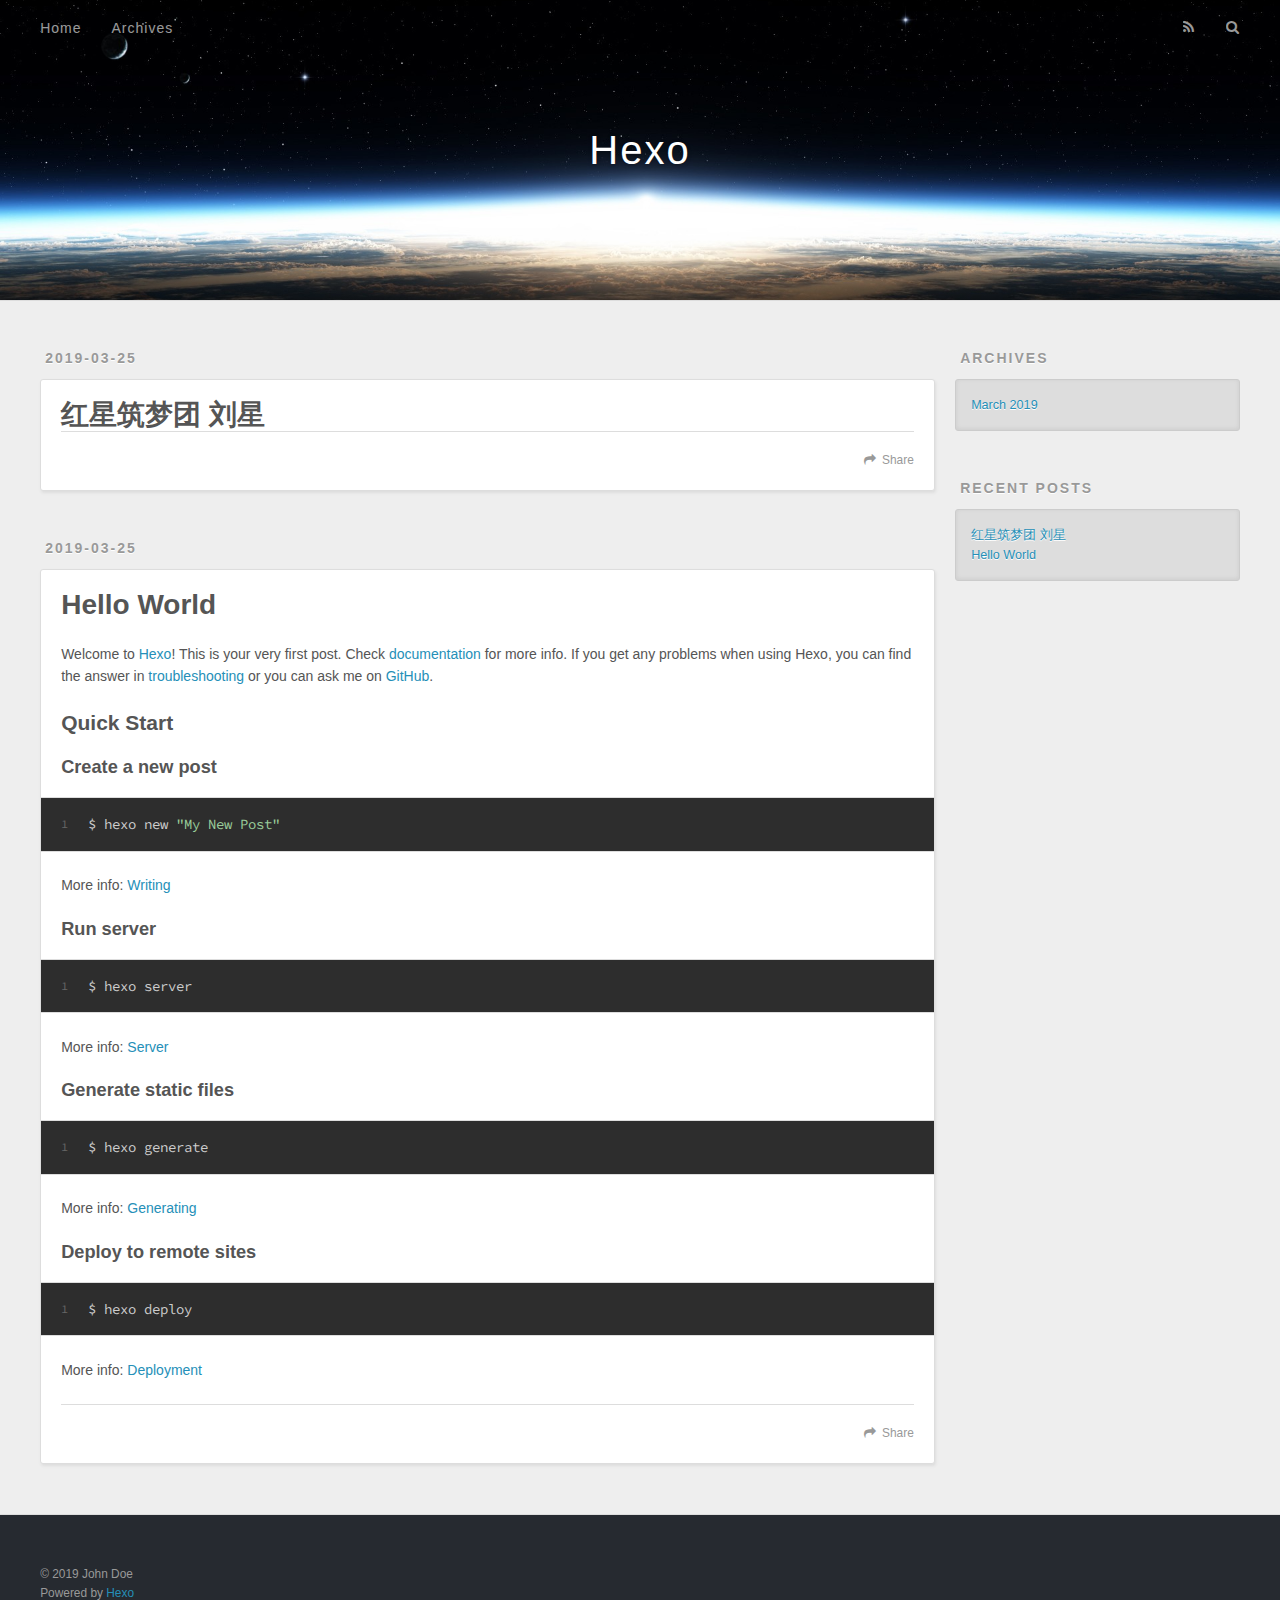
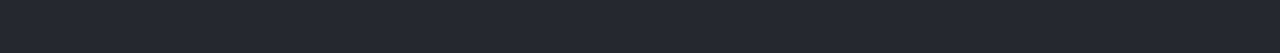
==== index.html @ 489a5892 "Site updated: 2019-03-25 22:58:05" ====
<!DOCTYPE html>
<html>
<head><meta name="generator" content="Hexo 3.8.0">
  <meta charset="utf-8">
  

  
  <title>Hexo</title>
  <meta name="viewport" content="width=device-width, initial-scale=1, maximum-scale=1">
  <meta property="og:type" content="website">
<meta property="og:title" content="Hexo">
<meta property="og:url" content="http://yoursite.com/index.html">
<meta property="og:site_name" content="Hexo">
<meta property="og:locale" content="default">
<meta name="twitter:card" content="summary">
<meta name="twitter:title" content="Hexo">
  
    <link rel="alternate" href="/atom.xml" title="Hexo" type="application/atom+xml">
  
  
    <link rel="icon" href="/favicon.png">
  
  
    <link href="//fonts.googleapis.com/css?family=Source+Code+Pro" rel="stylesheet" type="text/css">
  
  <link rel="stylesheet" href="/css/style.css">
</head>
</html>
<body>
  <div id="container">
    <div id="wrap">
      <header id="header">
  <div id="banner"></div>
  <div id="header-outer" class="outer">
    <div id="header-title" class="inner">
      <h1 id="logo-wrap">
        <a href="/" id="logo">Hexo</a>
      </h1>
      
    </div>
    <div id="header-inner" class="inner">
      <nav id="main-nav">
        <a id="main-nav-toggle" class="nav-icon"></a>
        
          <a class="main-nav-link" href="/">Home</a>
        
          <a class="main-nav-link" href="/archives">Archives</a>
        
      </nav>
      <nav id="sub-nav">
        
          <a id="nav-rss-link" class="nav-icon" href="/atom.xml" title="RSS Feed"></a>
        
        <a id="nav-search-btn" class="nav-icon" title="Search"></a>
      </nav>
      <div id="search-form-wrap">
        <form action="//google.com/search" method="get" accept-charset="UTF-8" class="search-form"><input type="search" name="q" class="search-form-input" placeholder="Search"><button type="submit" class="search-form-submit">&#xF002;</button><input type="hidden" name="sitesearch" value="http://yoursite.com"></form>
      </div>
    </div>
  </div>
</header>
      <div class="outer">
        <section id="main">
  
    <article id="post-红星筑梦团-刘星" class="article article-type-post" itemscope itemprop="blogPost">
  <div class="article-meta">
    <a href="/2019/03/25/红星筑梦团-刘星/" class="article-date">
  <time datetime="2019-03-25T14:56:21.000Z" itemprop="datePublished">2019-03-25</time>
</a>
    
  </div>
  <div class="article-inner">
    
    
      <header class="article-header">
        
  
    <h1 itemprop="name">
      <a class="article-title" href="/2019/03/25/红星筑梦团-刘星/">红星筑梦团 刘星</a>
    </h1>
  

      </header>
    
    <div class="article-entry" itemprop="articleBody">
      
        
      
    </div>
    <footer class="article-footer">
      <a data-url="http://yoursite.com/2019/03/25/红星筑梦团-刘星/" data-id="cjtoh78pm00013wva2vnb1hrz" class="article-share-link">Share</a>
      
      
    </footer>
  </div>
  
</article>


  
    <article id="post-hello-world" class="article article-type-post" itemscope itemprop="blogPost">
  <div class="article-meta">
    <a href="/2019/03/25/hello-world/" class="article-date">
  <time datetime="2019-03-25T14:09:25.180Z" itemprop="datePublished">2019-03-25</time>
</a>
    
  </div>
  <div class="article-inner">
    
    
      <header class="article-header">
        
  
    <h1 itemprop="name">
      <a class="article-title" href="/2019/03/25/hello-world/">Hello World</a>
    </h1>
  

      </header>
    
    <div class="article-entry" itemprop="articleBody">
      
        <p>Welcome to <a href="https://hexo.io/" target="_blank" rel="noopener">Hexo</a>! This is your very first post. Check <a href="https://hexo.io/docs/" target="_blank" rel="noopener">documentation</a> for more info. If you get any problems when using Hexo, you can find the answer in <a href="https://hexo.io/docs/troubleshooting.html" target="_blank" rel="noopener">troubleshooting</a> or you can ask me on <a href="https://github.com/hexojs/hexo/issues" target="_blank" rel="noopener">GitHub</a>.</p>
<h2 id="Quick-Start"><a href="#Quick-Start" class="headerlink" title="Quick Start"></a>Quick Start</h2><h3 id="Create-a-new-post"><a href="#Create-a-new-post" class="headerlink" title="Create a new post"></a>Create a new post</h3><figure class="highlight bash"><table><tr><td class="gutter"><pre><span class="line">1</span><br></pre></td><td class="code"><pre><span class="line">$ hexo new <span class="string">"My New Post"</span></span><br></pre></td></tr></table></figure>
<p>More info: <a href="https://hexo.io/docs/writing.html" target="_blank" rel="noopener">Writing</a></p>
<h3 id="Run-server"><a href="#Run-server" class="headerlink" title="Run server"></a>Run server</h3><figure class="highlight bash"><table><tr><td class="gutter"><pre><span class="line">1</span><br></pre></td><td class="code"><pre><span class="line">$ hexo server</span><br></pre></td></tr></table></figure>
<p>More info: <a href="https://hexo.io/docs/server.html" target="_blank" rel="noopener">Server</a></p>
<h3 id="Generate-static-files"><a href="#Generate-static-files" class="headerlink" title="Generate static files"></a>Generate static files</h3><figure class="highlight bash"><table><tr><td class="gutter"><pre><span class="line">1</span><br></pre></td><td class="code"><pre><span class="line">$ hexo generate</span><br></pre></td></tr></table></figure>
<p>More info: <a href="https://hexo.io/docs/generating.html" target="_blank" rel="noopener">Generating</a></p>
<h3 id="Deploy-to-remote-sites"><a href="#Deploy-to-remote-sites" class="headerlink" title="Deploy to remote sites"></a>Deploy to remote sites</h3><figure class="highlight bash"><table><tr><td class="gutter"><pre><span class="line">1</span><br></pre></td><td class="code"><pre><span class="line">$ hexo deploy</span><br></pre></td></tr></table></figure>
<p>More info: <a href="https://hexo.io/docs/deployment.html" target="_blank" rel="noopener">Deployment</a></p>

      
    </div>
    <footer class="article-footer">
      <a data-url="http://yoursite.com/2019/03/25/hello-world/" data-id="cjtoh78ph00003wvah3p2e09m" class="article-share-link">Share</a>
      
      
    </footer>
  </div>
  
</article>


  


</section>
        
          <aside id="sidebar">
  
    

  
    

  
    
  
    
  <div class="widget-wrap">
    <h3 class="widget-title">Archives</h3>
    <div class="widget">
      <ul class="archive-list"><li class="archive-list-item"><a class="archive-list-link" href="/archives/2019/03/">March 2019</a></li></ul>
    </div>
  </div>


  
    
  <div class="widget-wrap">
    <h3 class="widget-title">Recent Posts</h3>
    <div class="widget">
      <ul>
        
          <li>
            <a href="/2019/03/25/红星筑梦团-刘星/">红星筑梦团 刘星</a>
          </li>
        
          <li>
            <a href="/2019/03/25/hello-world/">Hello World</a>
          </li>
        
      </ul>
    </div>
  </div>

  
</aside>
        
      </div>
      <footer id="footer">
  
  <div class="outer">
    <div id="footer-info" class="inner">
      &copy; 2019 John Doe<br>
      Powered by <a href="http://hexo.io/" target="_blank">Hexo</a>
    </div>
  </div>
</footer>
    </div>
    <nav id="mobile-nav">
  
    <a href="/" class="mobile-nav-link">Home</a>
  
    <a href="/archives" class="mobile-nav-link">Archives</a>
  
</nav>
    

<script src="//ajax.googleapis.com/ajax/libs/jquery/2.0.3/jquery.min.js"></script>


  <link rel="stylesheet" href="/fancybox/jquery.fancybox.css">
  <script src="/fancybox/jquery.fancybox.pack.js"></script>


<script src="/js/script.js"></script>



  </div>
</body>
</html>
---- css/style.css ----
body {
  width: 100%;
}
body:before,
body:after {
  content: "";
  display: table;
}
body:after {
  clear: both;
}
html,
body,
div,
span,
applet,
object,
iframe,
h1,
h2,
h3,
h4,
h5,
h6,
p,
blockquote,
pre,
a,
abbr,
acronym,
address,
big,
cite,
code,
del,
dfn,
em,
img,
ins,
kbd,
q,
s,
samp,
small,
strike,
strong,
sub,
sup,
tt,
var,
dl,
dt,
dd,
ol,
ul,
li,
fieldset,
form,
label,
legend,
table,
caption,
tbody,
tfoot,
thead,
tr,
th,
td {
  margin: 0;
  padding: 0;
  border: 0;
  outline: 0;
  font-weight: inherit;
  font-style: inherit;
  font-family: inherit;
  font-size: 100%;
  vertical-align: baseline;
}
body {
  line-height: 1;
  color: #000;
  background: #fff;
}
ol,
ul {
  list-style: none;
}
table {
  border-collapse: separate;
  border-spacing: 0;
  vertical-align: middle;
}
caption,
th,
td {
  text-align: left;
  font-weight: normal;
  vertical-align: middle;
}
a img {
  border: none;
}
input,
button {
  margin: 0;
  padding: 0;
}
input::-moz-focus-inner,
button::-moz-focus-inner {
  border: 0;
  padding: 0;
}
@font-face {
  font-family: FontAwesome;
  font-style: normal;
  font-weight: normal;
  src: url("fonts/fontawesome-webfont.eot?v=#4.0.3");
  src: url("fonts/fontawesome-webfont.eot?#iefix&v=#4.0.3") format("embedded-opentype"), url("fonts/fontawesome-webfont.woff?v=#4.0.3") format("woff"), url("fonts/fontawesome-webfont.ttf?v=#4.0.3") format("truetype"), url("fonts/fontawesome-webfont.svg#fontawesomeregular?v=#4.0.3") format("svg");
}
html,
body,
#container {
  height: 100%;
}
body {
  background: #eee;
  font: 14px -apple-system, BlinkMacSystemFont, "Segoe UI", "Roboto", "Oxygen", "Ubuntu", "Cantarell", "Fira Sans", "Droid Sans", "Helvetica Neue", sans-serif;
  -webkit-text-size-adjust: 100%;
}
.outer {
  max-width: 1220px;
  margin: 0 auto;
  padding: 0 20px;
}
.outer:before,
.outer:after {
  content: "";
  display: table;
}
.outer:after {
  clear: both;
}
.inner {
  display: inline;
  float: left;
  width: 98.33333333333333%;
  margin: 0 0.833333333333333%;
}
.left,
.alignleft {
  float: left;
}
.right,
.alignright {
  float: right;
}
.clear {
  clear: both;
}
#container {
  position: relative;
}
.mobile-nav-on {
  overflow: hidden;
}
#wrap {
  height: 100%;
  width: 100%;
  position: absolute;
  top: 0;
  left: 0;
  -webkit-transition: 0.2s ease-out;
  -moz-transition: 0.2s ease-out;
  -ms-transition: 0.2s ease-out;
  transition: 0.2s ease-out;
  z-index: 1;
  background: #eee;
}
.mobile-nav-on #wrap {
  left: 280px;
}
@media screen and (min-width: 768px) {
  #main {
    display: inline;
    float: left;
    width: 73.33333333333333%;
    margin: 0 0.833333333333333%;
  }
}
.article-date,
.article-category-link,
.archive-year,
.widget-title {
  text-decoration: none;
  text-transform: uppercase;
  letter-spacing: 2px;
  color: #999;
  margin-bottom: 1em;
  margin-left: 5px;
  line-height: 1em;
  text-shadow: 0 1px #fff;
  font-weight: bold;
}
.article-inner,
.archive-article-inner {
  background: #fff;
  -webkit-box-shadow: 1px 2px 3px #ddd;
  box-shadow: 1px 2px 3px #ddd;
  border: 1px solid #ddd;
  border-radius: 3px;
}
.article-entry h1,
.widget h1 {
  font-size: 2em;
}
.article-entry h2,
.widget h2 {
  font-size: 1.5em;
}
.article-entry h3,
.widget h3 {
  font-size: 1.3em;
}
.article-entry h4,
.widget h4 {
  font-size: 1.2em;
}
.article-entry h5,
.widget h5 {
  font-size: 1em;
}
.article-entry h6,
.widget h6 {
  font-size: 1em;
  color: #999;
}
.article-entry hr,
.widget hr {
  border: 1px dashed #ddd;
}
.article-entry strong,
.widget strong {
  font-weight: bold;
}
.article-entry em,
.widget em,
.article-entry cite,
.widget cite {
  font-style: italic;
}
.article-entry sup,
.widget sup,
.article-entry sub,
.widget sub {
  font-size: 0.75em;
  line-height: 0;
  position: relative;
  vertical-align: baseline;
}
.article-entry sup,
.widget sup {
  top: -0.5em;
}
.article-entry sub,
.widget sub {
  bottom: -0.2em;
}
.article-entry small,
.widget small {
  font-size: 0.85em;
}
.article-entry acronym,
.widget acronym,
.article-entry abbr,
.widget abbr {
  border-bottom: 1px dotted;
}
.article-entry ul,
.widget ul,
.article-entry ol,
.widget ol,
.article-entry dl,
.widget dl {
  margin: 0 20px;
  line-height: 1.6em;
}
.article-entry ul ul,
.widget ul ul,
.article-entry ol ul,
.widget ol ul,
.article-entry ul ol,
.widget ul ol,
.article-entry ol ol,
.widget ol ol {
  margin-top: 0;
  margin-bottom: 0;
}
.article-entry ul,
.widget ul {
  list-style: disc;
}
.article-entry ol,
.widget ol {
  list-style: decimal;
}
.article-entry dt,
.widget dt {
  font-weight: bold;
}
#header {
  height: 300px;
  position: relative;
  border-bottom: 1px solid #ddd;
}
#header:before,
#header:after {
  content: "";
  position: absolute;
  left: 0;
  right: 0;
  height: 40px;
}
#header:before {
  top: 0;
  background: -webkit-linear-gradient(rgba(0,0,0,0.2), transparent);
  background: -moz-linear-gradient(rgba(0,0,0,0.2), transparent);
  background: -ms-linear-gradient(rgba(0,0,0,0.2), transparent);
  background: linear-gradient(rgba(0,0,0,0.2), transparent);
}
#header:after {
  bottom: 0;
  background: -webkit-linear-gradient(transparent, rgba(0,0,0,0.2));
  background: -moz-linear-gradient(transparent, rgba(0,0,0,0.2));
  background: -ms-linear-gradient(transparent, rgba(0,0,0,0.2));
  background: linear-gradient(transparent, rgba(0,0,0,0.2));
}
#header-outer {
  height: 100%;
  position: relative;
}
#header-inner {
  position: relative;
  overflow: hidden;
}
#banner {
  position: absolute;
  top: 0;
  left: 0;
  width: 100%;
  height: 100%;
  background: url("images/banner.jpg") center #000;
  -webkit-background-size: cover;
  -moz-background-size: cover;
  background-size: cover;
  z-index: -1;
}
#header-title {
  text-align: center;
  height: 40px;
  position: absolute;
  top: 50%;
  left: 0;
  margin-top: -20px;
}
#logo,
#subtitle {
  text-decoration: none;
  color: #fff;
  font-weight: 300;
  text-shadow: 0 1px 4px rgba(0,0,0,0.3);
}
#logo {
  font-size: 40px;
  line-height: 40px;
  letter-spacing: 2px;
}
#subtitle {
  font-size: 16px;
  line-height: 16px;
  letter-spacing: 1px;
}
#subtitle-wrap {
  margin-top: 16px;
}
#main-nav {
  float: left;
  margin-left: -15px;
}
.nav-icon,
.main-nav-link {
  float: left;
  color: #fff;
  opacity: 0.6;
  text-decoration: none;
  text-shadow: 0 1px rgba(0,0,0,0.2);
  -webkit-transition: opacity 0.2s;
  -moz-transition: opacity 0.2s;
  -ms-transition: opacity 0.2s;
  transition: opacity 0.2s;
  display: block;
  padding: 20px 15px;
}
.nav-icon:hover,
.main-nav-link:hover {
  opacity: 1;
}
.nav-icon {
  font-family: FontAwesome;
  text-align: center;
  font-size: 14px;
  width: 14px;
  height: 14px;
  padding: 20px 15px;
  position: relative;
  cursor: pointer;
}
.main-nav-link {
  font-weight: 300;
  letter-spacing: 1px;
}
@media screen and (max-width: 479px) {
  .main-nav-link {
    display: none;
  }
}
#main-nav-toggle {
  display: none;
}
#main-nav-toggle:before {
  content: "\f0c9";
}
@media screen and (max-width: 479px) {
  #main-nav-toggle {
    display: block;
  }
}
#sub-nav {
  float: right;
  margin-right: -15px;
}
#nav-rss-link:before {
  content: "\f09e";
}
#nav-search-btn:before {
  content: "\f002";
}
#search-form-wrap {
  position: absolute;
  top: 15px;
  width: 150px;
  height: 30px;
  right: -150px;
  opacity: 0;
  -webkit-transition: 0.2s ease-out;
  -moz-transition: 0.2s ease-out;
  -ms-transition: 0.2s ease-out;
  transition: 0.2s ease-out;
}
#search-form-wrap.on {
  opacity: 1;
  right: 0;
}
@media screen and (max-width: 479px) {
  #search-form-wrap {
    width: 100%;
    right: -100%;
  }
}
.search-form {
  position: absolute;
  top: 0;
  left: 0;
  right: 0;
  background: #fff;
  padding: 5px 15px;
  border-radius: 15px;
  -webkit-box-shadow: 0 0 10px rgba(0,0,0,0.3);
  box-shadow: 0 0 10px rgba(0,0,0,0.3);
}
.search-form-input {
  border: none;
  background: none;
  color: #555;
  width: 100%;
  font: 13px -apple-system, BlinkMacSystemFont, "Segoe UI", "Roboto", "Oxygen", "Ubuntu", "Cantarell", "Fira Sans", "Droid Sans", "Helvetica Neue", sans-serif;
  outline: none;
}
.search-form-input::-webkit-search-results-decoration,
.search-form-input::-webkit-search-cancel-button {
  -webkit-appearance: none;
}
.search-form-submit {
  position: absolute;
  top: 50%;
  right: 10px;
  margin-top: -7px;
  font: 13px FontAwesome;
  border: none;
  background: none;
  color: #bbb;
  cursor: pointer;
}
.search-form-submit:hover,
.search-form-submit:focus {
  color: #777;
}
.article {
  margin: 50px 0;
}
.article-inner {
  overflow: hidden;
}
.article-meta:before,
.article-meta:after {
  content: "";
  display: table;
}
.article-meta:after {
  clear: both;
}
.article-date {
  float: left;
}
.article-category {
  float: left;
  line-height: 1em;
  color: #ccc;
  text-shadow: 0 1px #fff;
  margin-left: 8px;
}
.article-category:before {
  content: "\2022";
}
.article-category-link {
  margin: 0 12px 1em;
}
.article-header {
  padding: 20px 20px 0;
}
.article-title {
  text-decoration: none;
  font-size: 2em;
  font-weight: bold;
  color: #555;
  line-height: 1.1em;
  -webkit-transition: color 0.2s;
  -moz-transition: color 0.2s;
  -ms-transition: color 0.2s;
  transition: color 0.2s;
}
a.article-title:hover {
  color: #258fb8;
}
.article-entry {
  color: #555;
  padding: 0 20px;
}
.article-entry:before,
.article-entry:after {
  content: "";
  display: table;
}
.article-entry:after {
  clear: both;
}
.article-entry p,
.article-entry table {
  line-height: 1.6em;
  margin: 1.6em 0;
}
.article-entry h1,
.article-entry h2,
.article-entry h3,
.article-entry h4,
.article-entry h5,
.article-entry h6 {
  font-weight: bold;
}
.article-entry h1,
.article-entry h2,
.article-entry h3,
.article-entry h4,
.article-entry h5,
.article-entry h6 {
  line-height: 1.1em;
  margin: 1.1em 0;
}
.article-entry a {
  color: #258fb8;
  text-decoration: none;
}
.article-entry a:hover {
  text-decoration: underline;
}
.article-entry ul,
.article-entry ol,
.article-entry dl {
  margin-top: 1.6em;
  margin-bottom: 1.6em;
}
.article-entry img,
.article-entry video {
  max-width: 100%;
  height: auto;
  display: block;
  margin: auto;
}
.article-entry iframe {
  border: none;
}
.article-entry table {
  width: 100%;
  border-collapse: collapse;
  border-spacing: 0;
}
.article-entry th {
  font-weight: bold;
  border-bottom: 3px solid #ddd;
  padding-bottom: 0.5em;
}
.article-entry td {
  border-bottom: 1px solid #ddd;
  padding: 10px 0;
}
.article-entry blockquote {
  font-family: Georgia, "Times New Roman", serif;
  font-size: 1.4em;
  margin: 1.6em 20px;
  text-align: center;
}
.article-entry blockquote footer {
  font-size: 14px;
  margin: 1.6em 0;
  font-family: -apple-system, BlinkMacSystemFont, "Segoe UI", "Roboto", "Oxygen", "Ubuntu", "Cantarell", "Fira Sans", "Droid Sans", "Helvetica Neue", sans-serif;
}
.article-entry blockquote footer cite:before {
  content: "—";
  padding: 0 0.5em;
}
.article-entry .pullquote {
  text-align: left;
  width: 45%;
  margin: 0;
}
.article-entry .pullquote.left {
  margin-left: 0.5em;
  margin-right: 1em;
}
.article-entry .pullquote.right {
  margin-right: 0.5em;
  margin-left: 1em;
}
.article-entry .caption {
  color: #999;
  display: block;
  font-size: 0.9em;
  margin-top: 0.5em;
  position: relative;
  text-align: center;
}
.article-entry .video-container {
  position: relative;
  padding-top: 56.25%;
  height: 0;
  overflow: hidden;
}
.article-entry .video-container iframe,
.article-entry .video-container object,
.article-entry .video-container embed {
  position: absolute;
  top: 0;
  left: 0;
  width: 100%;
  height: 100%;
  margin-top: 0;
}
.article-more-link a {
  display: inline-block;
  line-height: 1em;
  padding: 6px 15px;
  border-radius: 15px;
  background: #eee;
  color: #999;
  text-shadow: 0 1px #fff;
  text-decoration: none;
}
.article-more-link a:hover {
  background: #258fb8;
  color: #fff;
  text-decoration: none;
  text-shadow: 0 1px #1e7293;
}
.article-footer {
  font-size: 0.85em;
  line-height: 1.6em;
  border-top: 1px solid #ddd;
  padding-top: 1.6em;
  margin: 0 20px 20px;
}
.article-footer:before,
.article-footer:after {
  content: "";
  display: table;
}
.article-footer:after {
  clear: both;
}
.article-footer a {
  color: #999;
  text-decoration: none;
}
.article-footer a:hover {
  color: #555;
}
.article-tag-list-item {
  float: left;
  margin-right: 10px;
}
.article-tag-list-link:before {
  content: "#";
}
.article-comment-link {
  float: right;
}
.article-comment-link:before {
  content: "\f075";
  font-family: FontAwesome;
  padding-right: 8px;
}
.article-share-link {
  cursor: pointer;
  float: right;
  margin-left: 20px;
}
.article-share-link:before {
  content: "\f064";
  font-family: FontAwesome;
  padding-right: 6px;
}
#article-nav {
  position: relative;
}
#article-nav:before,
#article-nav:after {
  content: "";
  display: table;
}
#article-nav:after {
  clear: both;
}
@media screen and (min-width: 768px) {
  #article-nav {
    margin: 50px 0;
  }
  #article-nav:before {
    width: 8px;
    height: 8px;
    position: absolute;
    top: 50%;
    left: 50%;
    margin-top: -4px;
    margin-left: -4px;
    content: "";
    border-radius: 50%;
    background: #ddd;
    -webkit-box-shadow: 0 1px 2px #fff;
    box-shadow: 0 1px 2px #fff;
  }
}
.article-nav-link-wrap {
  text-decoration: none;
  text-shadow: 0 1px #fff;
  color: #999;
  -webkit-box-sizing: border-box;
  -moz-box-sizing: border-box;
  box-sizing: border-box;
  margin-top: 50px;
  text-align: center;
  display: block;
}
.article-nav-link-wrap:hover {
  color: #555;
}
@media screen and (min-width: 768px) {
  .article-nav-link-wrap {
    width: 50%;
    margin-top: 0;
  }
}
@media screen and (min-width: 768px) {
  #article-nav-newer {
    float: left;
    text-align: right;
    padding-right: 20px;
  }
}
@media screen and (min-width: 768px) {
  #article-nav-older {
    float: right;
    text-align: left;
    padding-left: 20px;
  }
}
.article-nav-caption {
  text-transform: uppercase;
  letter-spacing: 2px;
  color: #ddd;
  line-height: 1em;
  font-weight: bold;
}
#article-nav-newer .article-nav-caption {
  margin-right: -2px;
}
.article-nav-title {
  font-size: 0.85em;
  line-height: 1.6em;
  margin-top: 0.5em;
}
.article-share-box {
  position: absolute;
  display: none;
  background: #fff;
  -webkit-box-shadow: 1px 2px 10px rgba(0,0,0,0.2);
  box-shadow: 1px 2px 10px rgba(0,0,0,0.2);
  border-radius: 3px;
  margin-left: -145px;
  overflow: hidden;
  z-index: 1;
}
.article-share-box.on {
  display: block;
}
.article-share-input {
  width: 100%;
  background: none;
  -webkit-box-sizing: border-box;
  -moz-box-sizing: border-box;
  box-sizing: border-box;
  font: 14px -apple-system, BlinkMacSystemFont, "Segoe UI", "Roboto", "Oxygen", "Ubuntu", "Cantarell", "Fira Sans", "Droid Sans", "Helvetica Neue", sans-serif;
  padding: 0 15px;
  color: #555;
  outline: none;
  border: 1px solid #ddd;
  border-radius: 3px 3px 0 0;
  height: 36px;
  line-height: 36px;
}
.article-share-links {
  background: #eee;
}
.article-share-links:before,
.article-share-links:after {
  content: "";
  display: table;
}
.article-share-links:after {
  clear: both;
}
.article-share-twitter,
.article-share-facebook,
.article-share-pinterest,
.article-share-google {
  width: 50px;
  height: 36px;
  display: block;
  float: left;
  position: relative;
  color: #999;
  text-shadow: 0 1px #fff;
}
.article-share-twitter:before,
.article-share-facebook:before,
.article-share-pinterest:before,
.article-share-google:before {
  font-size: 20px;
  font-family: FontAwesome;
  width: 20px;
  height: 20px;
  position: absolute;
  top: 50%;
  left: 50%;
  margin-top: -10px;
  margin-left: -10px;
  text-align: center;
}
.article-share-twitter:hover,
.article-share-facebook:hover,
.article-share-pinterest:hover,
.article-share-google:hover {
  color: #fff;
}
.article-share-twitter:before {
  content: "\f099";
}
.article-share-twitter:hover {
  background: #00aced;
  text-shadow: 0 1px #008abe;
}
.article-share-facebook:before {
  content: "\f09a";
}
.article-share-facebook:hover {
  background: #3b5998;
  text-shadow: 0 1px #2f477a;
}
.article-share-pinterest:before {
  content: "\f0d2";
}
.article-share-pinterest:hover {
  background: #cb2027;
  text-shadow: 0 1px #a21a1f;
}
.article-share-google:before {
  content: "\f0d5";
}
.article-share-google:hover {
  background: #dd4b39;
  text-shadow: 0 1px #be3221;
}
.article-gallery {
  background: #000;
  position: relative;
}
.article-gallery-photos {
  position: relative;
  overflow: hidden;
}
.article-gallery-img {
  display: none;
  max-width: 100%;
}
.article-gallery-img:first-child {
  display: block;
}
.article-gallery-img.loaded {
  position: absolute;
  display: block;
}
.article-gallery-img img {
  display: block;
  max-width: 100%;
  margin: 0 auto;
}
#comments {
  background: #fff;
  -webkit-box-shadow: 1px 2px 3px #ddd;
  box-shadow: 1px 2px 3px #ddd;
  padding: 20px;
  border: 1px solid #ddd;
  border-radius: 3px;
  margin: 50px 0;
}
#comments a {
  color: #258fb8;
}
.archives-wrap {
  margin: 50px 0;
}
.archives:before,
.archives:after {
  content: "";
  display: table;
}
.archives:after {
  clear: both;
}
.archive-year-wrap {
  margin-bottom: 1em;
}
.archives {
  -webkit-column-gap: 10px;
  -moz-column-gap: 10px;
  column-gap: 10px;
}
@media screen and (min-width: 480px) and (max-width: 767px) {
  .archives {
    -webkit-column-count: 2;
    -moz-column-count: 2;
    column-count: 2;
  }
}
@media screen and (min-width: 768px) {
  .archives {
    -webkit-column-count: 3;
    -moz-column-count: 3;
    column-count: 3;
  }
}
.archive-article {
  -webkit-column-break-inside: avoid;
  page-break-inside: avoid;
  overflow: hidden;
  break-inside: avoid-column;
}
.archive-article-inner {
  padding: 10px;
  margin-bottom: 15px;
}
.archive-article-title {
  text-decoration: none;
  font-weight: bold;
  color: #555;
  -webkit-transition: color 0.2s;
  -moz-transition: color 0.2s;
  -ms-transition: color 0.2s;
  transition: color 0.2s;
  line-height: 1.6em;
}
.archive-article-title:hover {
  color: #258fb8;
}
.archive-article-footer {
  margin-top: 1em;
}
.archive-article-date {
  color: #999;
  text-decoration: none;
  font-size: 0.85em;
  line-height: 1em;
  margin-bottom: 0.5em;
  display: block;
}
#page-nav {
  margin: 50px auto;
  background: #fff;
  -webkit-box-shadow: 1px 2px 3px #ddd;
  box-shadow: 1px 2px 3px #ddd;
  border: 1px solid #ddd;
  border-radius: 3px;
  text-align: center;
  color: #999;
  overflow: hidden;
}
#page-nav:before,
#page-nav:after {
  content: "";
  display: table;
}
#page-nav:after {
  clear: both;
}
#page-nav a,
#page-nav span {
  padding: 10px 20px;
  line-height: 1;
  height: 2ex;
}
#page-nav a {
  color: #999;
  text-decoration: none;
}
#page-nav a:hover {
  background: #999;
  color: #fff;
}
#page-nav .prev {
  float: left;
}
#page-nav .next {
  float: right;
}
#page-nav .page-number {
  display: inline-block;
}
@media screen and (max-width: 479px) {
  #page-nav .page-number {
    display: none;
  }
}
#page-nav .current {
  color: #555;
  font-weight: bold;
}
#page-nav .space {
  color: #ddd;
}
#footer {
  background: #262a30;
  padding: 50px 0;
  border-top: 1px solid #ddd;
  color: #999;
}
#footer a {
  color: #258fb8;
  text-decoration: none;
}
#footer a:hover {
  text-decoration: underline;
}
#footer-info {
  line-height: 1.6em;
  font-size: 0.85em;
}
.article-entry pre,
.article-entry .highlight {
  background: #2d2d2d;
  margin: 0 -20px;
  padding: 15px 20px;
  border-style: solid;
  border-color: #ddd;
  border-width: 1px 0;
  overflow: auto;
  color: #ccc;
  line-height: 22.400000000000002px;
}
.article-entry .highlight .gutter pre,
.article-entry .gist .gist-file .gist-data .line-numbers {
  color: #666;
  font-size: 0.85em;
}
.article-entry pre,
.article-entry code {
  font-family: "Source Code Pro", Consolas, Monaco, Menlo, Consolas, monospace;
}
.article-entry code {
  background: #eee;
  text-shadow: 0 1px #fff;
  padding: 0 0.3em;
}
.article-entry pre code {
  background: none;
  text-shadow: none;
  padding: 0;
}
.article-entry .highlight pre {
  border: none;
  margin: 0;
  padding: 0;
}
.article-entry .highlight table {
  margin: 0;
  width: auto;
}
.article-entry .highlight td {
  border: none;
  padding: 0;
}
.article-entry .highlight figcaption {
  font-size: 0.85em;
  color: #999;
  line-height: 1em;
  margin-bottom: 1em;
}
.article-entry .highlight figcaption:before,
.article-entry .highlight figcaption:after {
  content: "";
  display: table;
}
.article-entry .highlight figcaption:after {
  clear: both;
}
.article-entry .highlight figcaption a {
  float: right;
}
.article-entry .highlight .gutter pre {
  text-align: right;
  padding-right: 20px;
}
.article-entry .highlight .line {
  height: 22.400000000000002px;
}
.article-entry .highlight .line.marked {
  background: #515151;
}
.article-entry .gist {
  margin: 0 -20px;
  border-style: solid;
  border-color: #ddd;
  border-width: 1px 0;
  background: #2d2d2d;
  padding: 15px 20px 15px 0;
}
.article-entry .gist .gist-file {
  border: none;
  font-family: "Source Code Pro", Consolas, Monaco, Menlo, Consolas, monospace;
  margin: 0;
}
.article-entry .gist .gist-file .gist-data {
  background: none;
  border: none;
}
.article-entry .gist .gist-file .gist-data .line-numbers {
  background: none;
  border: none;
  padding: 0 20px 0 0;
}
.article-entry .gist .gist-file .gist-data .line-data {
  padding: 0 !important;
}
.article-entry .gist .gist-file .highlight {
  margin: 0;
  padding: 0;
  border: none;
}
.article-entry .gist .gist-file .gist-meta {
  background: #2d2d2d;
  color: #999;
  font: 0.85em -apple-system, BlinkMacSystemFont, "Segoe UI", "Roboto", "Oxygen", "Ubuntu", "Cantarell", "Fira Sans", "Droid Sans", "Helvetica Neue", sans-serif;
  text-shadow: 0 0;
  padding: 0;
  margin-top: 1em;
  margin-left: 20px;
}
.article-entry .gist .gist-file .gist-meta a {
  color: #258fb8;
  font-weight: normal;
}
.article-entry .gist .gist-file .gist-meta a:hover {
  text-decoration: underline;
}
pre .comment,
pre .title {
  color: #999;
}
pre .variable,
pre .attribute,
pre .tag,
pre .regexp,
pre .ruby .constant,
pre .xml .tag .title,
pre .xml .pi,
pre .xml .doctype,
pre .html .doctype,
pre .css .id,
pre .css .class,
pre .css .pseudo {
  color: #f2777a;
}
pre .number,
pre .preprocessor,
pre .built_in,
pre .literal,
pre .params,
pre .constant {
  color: #f99157;
}
pre .class,
pre .ruby .class .title,
pre .css .rules .attribute {
  color: #9c9;
}
pre .string,
pre .value,
pre .inheritance,
pre .header,
pre .ruby .symbol,
pre .xml .cdata {
  color: #9c9;
}
pre .css .hexcolor {
  color: #6cc;
}
pre .function,
pre .python .decorator,
pre .python .title,
pre .ruby .function .title,
pre .ruby .title .keyword,
pre .perl .sub,
pre .javascript .title,
pre .coffeescript .title {
  color: #69c;
}
pre .keyword,
pre .javascript .function {
  color: #c9c;
}
@media screen and (max-width: 479px) {
  #mobile-nav {
    position: absolute;
    top: 0;
    left: 0;
    width: 280px;
    height: 100%;
    background: #191919;
    border-right: 1px solid #fff;
  }
}
@media screen and (max-width: 479px) {
  .mobile-nav-link {
    display: block;
    color: #999;
    text-decoration: none;
    padding: 15px 20px;
    font-weight: bold;
  }
  .mobile-nav-link:hover {
    color: #fff;
  }
}
@media screen and (min-width: 768px) {
  #sidebar {
    display: inline;
    float: left;
    width: 23.333333333333332%;
    margin: 0 0.833333333333333%;
  }
}
.widget-wrap {
  margin: 50px 0;
}
.widget {
  color: #777;
  text-shadow: 0 1px #fff;
  background: #ddd;
  -webkit-box-shadow: 0 -1px 4px #ccc inset;
  box-shadow: 0 -1px 4px #ccc inset;
  border: 1px solid #ccc;
  padding: 15px;
  border-radius: 3px;
}
.widget a {
  color: #258fb8;
  text-decoration: none;
}
.widget a:hover {
  text-decoration: underline;
}
.widget ul ul,
.widget ol ul,
.widget dl ul,
.widget ul ol,
.widget ol ol,
.widget dl ol,
.widget ul dl,
.widget ol dl,
.widget dl dl {
  margin-left: 15px;
  list-style: disc;
}
.widget {
  line-height: 1.6em;
  word-wrap: break-word;
  font-size: 0.9em;
}
.widget ul,
.widget ol {
  list-style: none;
  margin: 0;
}
.widget ul ul,
.widget ol ul,
.widget ul ol,
.widget ol ol {
  margin: 0 20px;
}
.widget ul ul,
.widget ol ul {
  list-style: disc;
}
.widget ul ol,
.widget ol ol {
  list-style: decimal;
}
.category-list-count,
.tag-list-count,
.archive-list-count {
  padding-left: 5px;
  color: #999;
  font-size: 0.85em;
}
.category-list-count:before,
.tag-list-count:before,
.archive-list-count:before {
  content: "(";
}
.category-list-count:after,
.tag-list-count:after,
.archive-list-count:after {
  content: ")";
}
.tagcloud a {
  margin-right: 5px;
  display: inline-block;
}
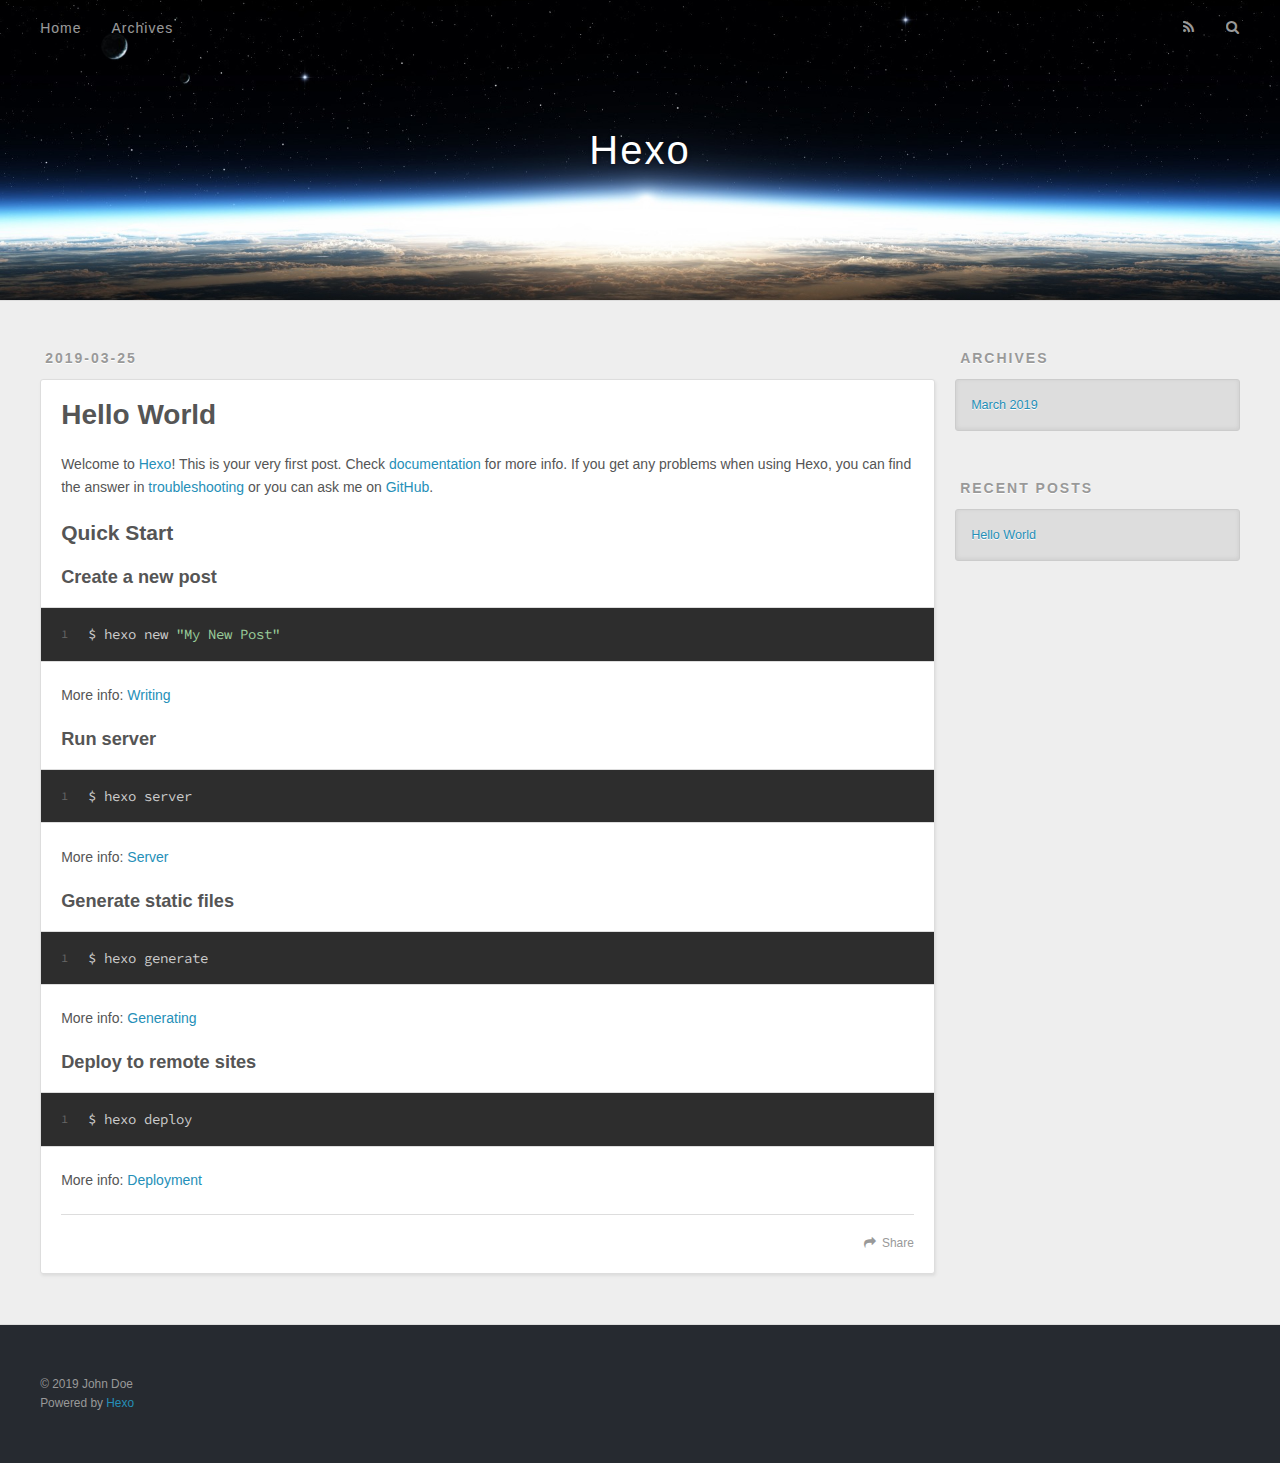
==== commit 5bbf5e64: "Site updated: 2019-03-25 23:09:53" ====
--- a/index.html
+++ b/index.html
@@ -62,42 +62,6 @@
       <div class="outer">
         <section id="main">
   
-    <article id="post-红星筑梦团-刘星" class="article article-type-post" itemscope itemprop="blogPost">
-  <div class="article-meta">
-    <a href="/2019/03/25/红星筑梦团-刘星/" class="article-date">
-  <time datetime="2019-03-25T14:56:21.000Z" itemprop="datePublished">2019-03-25</time>
-</a>
-    
-  </div>
-  <div class="article-inner">
-    
-    
-      <header class="article-header">
-        
-  
-    <h1 itemprop="name">
-      <a class="article-title" href="/2019/03/25/红星筑梦团-刘星/">红星筑梦团 刘星</a>
-    </h1>
-  
-
-      </header>
-    
-    <div class="article-entry" itemprop="articleBody">
-      
-        
-      
-    </div>
-    <footer class="article-footer">
-      <a data-url="http://yoursite.com/2019/03/25/红星筑梦团-刘星/" data-id="cjtoh78pm00013wva2vnb1hrz" class="article-share-link">Share</a>
-      
-      
-    </footer>
-  </div>
-  
-</article>
-
-
-  
     <article id="post-hello-world" class="article article-type-post" itemscope itemprop="blogPost">
   <div class="article-meta">
     <a href="/2019/03/25/hello-world/" class="article-date">
@@ -133,7 +97,7 @@
       
     </div>
     <footer class="article-footer">
-      <a data-url="http://yoursite.com/2019/03/25/hello-world/" data-id="cjtoh78ph00003wvah3p2e09m" class="article-share-link">Share</a>
+      <a data-url="http://yoursite.com/2019/03/25/hello-world/" data-id="cjtohmehl0000ykvacb8guth4" class="article-share-link">Share</a>
       
       
     </footer>
@@ -172,10 +136,6 @@
     <h3 class="widget-title">Recent Posts</h3>
     <div class="widget">
       <ul>
-        
-          <li>
-            <a href="/2019/03/25/红星筑梦团-刘星/">红星筑梦团 刘星</a>
-          </li>
         
           <li>
             <a href="/2019/03/25/hello-world/">Hello World</a>
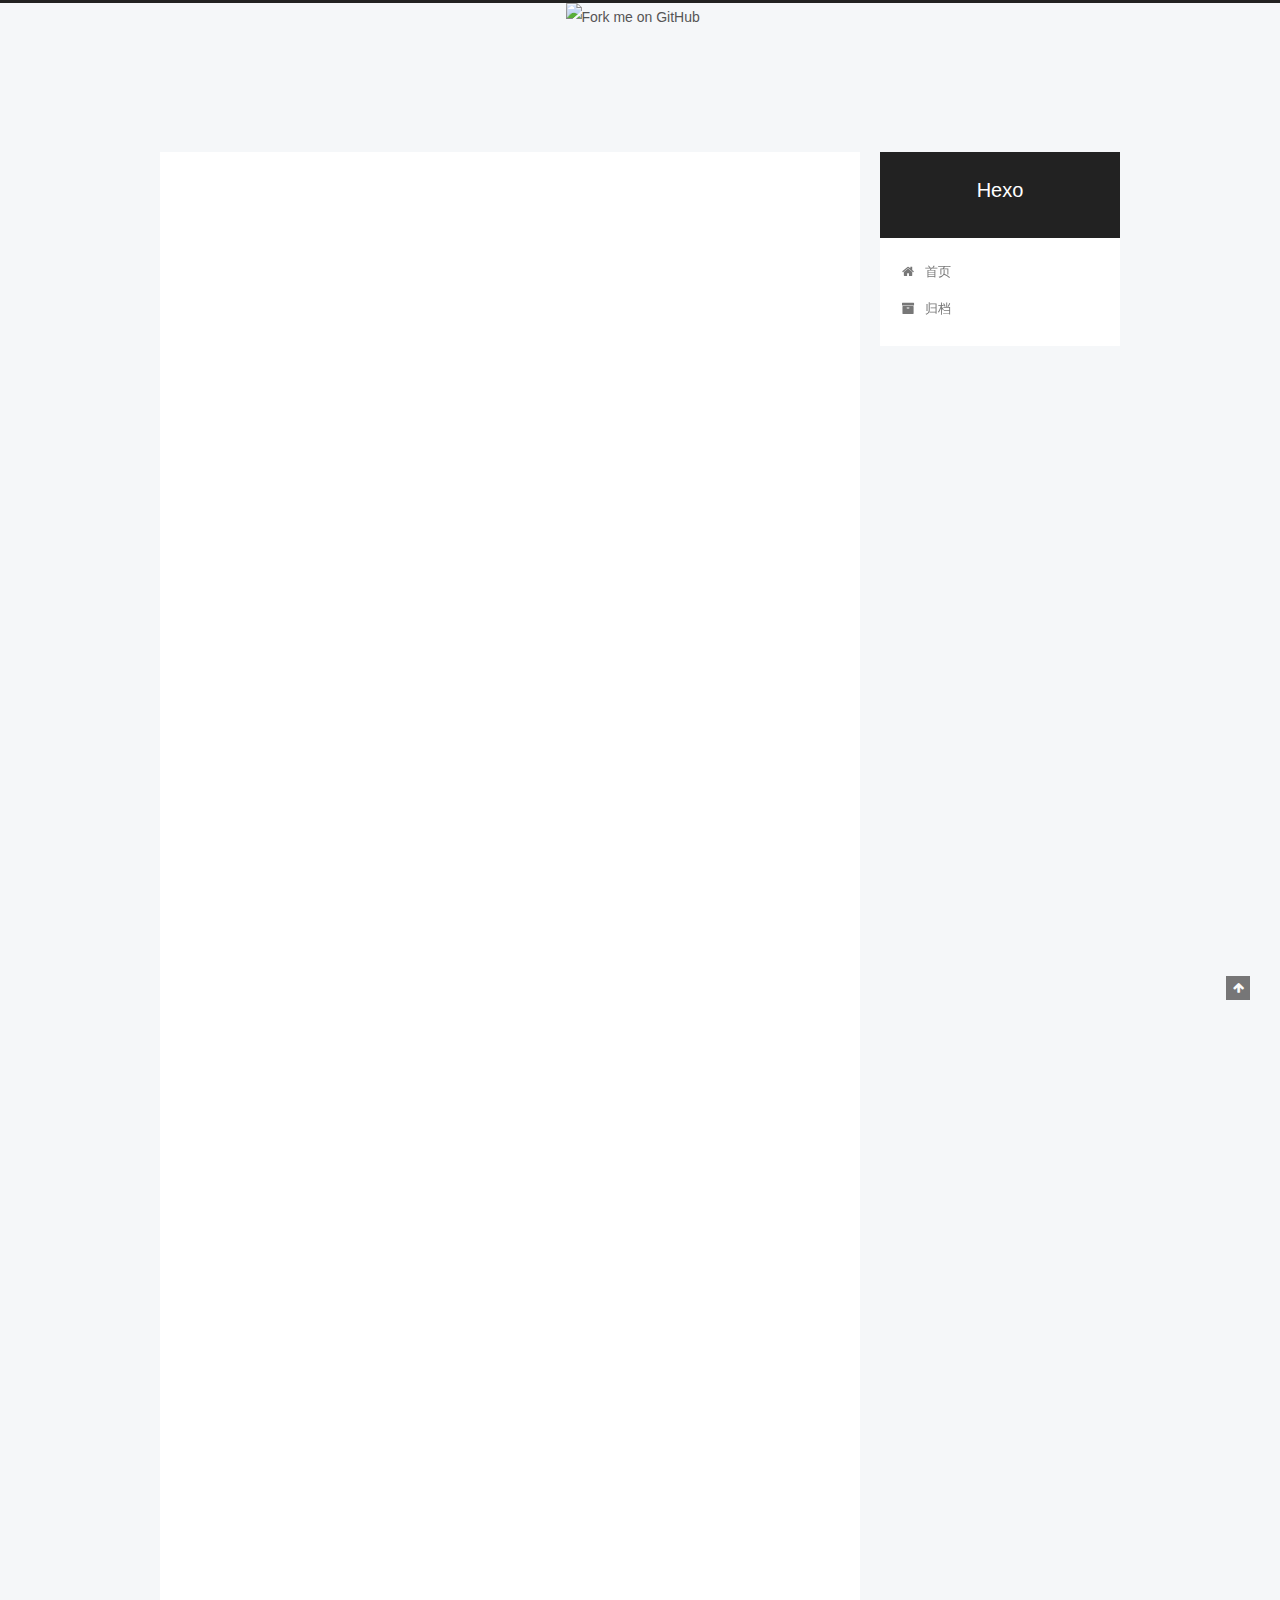
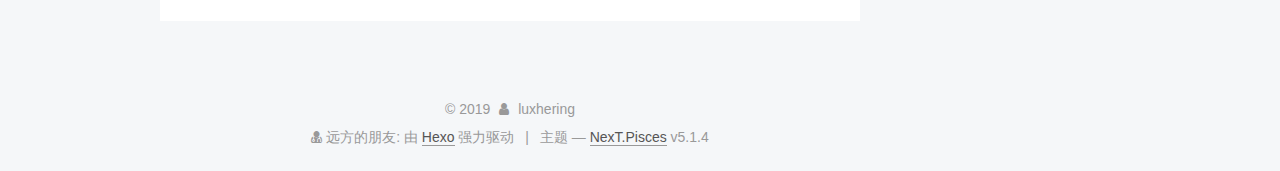
==== commit 4d7a0924: "Site updated: 2019-03-31 10:19:30" ====
--- a/index.html
+++ b/index.html
@@ -1,90 +1,545 @@
 <!DOCTYPE html>
-<html>
+
+
+
+  
+
+
+<html class="theme-next pisces use-motion" lang="zh-Hans">
 <head><meta name="generator" content="Hexo 3.8.0">
-  <meta charset="utf-8">
-  
-
-  
-  <title>Hexo</title>
-  <meta name="viewport" content="width=device-width, initial-scale=1, maximum-scale=1">
-  <meta property="og:type" content="website">
+  <meta charset="UTF-8">
+<meta http-equiv="X-UA-Compatible" content="IE=edge">
+<meta name="viewport" content="width=device-width, initial-scale=1, maximum-scale=1">
+<meta name="theme-color" content="#222">
+
+
+
+
+
+
+
+
+
+<meta http-equiv="Cache-Control" content="no-transform">
+<meta http-equiv="Cache-Control" content="no-siteapp">
+
+
+
+
+
+
+
+
+
+
+
+
+
+
+
+
+  
+  
+  <link href="/lib/fancybox/source/jquery.fancybox.css?v=2.1.5" rel="stylesheet" type="text/css">
+
+
+
+
+
+
+
+<link href="/lib/font-awesome/css/font-awesome.min.css?v=4.6.2" rel="stylesheet" type="text/css">
+
+<link href="/css/main.css?v=5.1.4" rel="stylesheet" type="text/css">
+
+
+  <link rel="apple-touch-icon" sizes="180x180" href="/images/apple-touch-icon-next.png?v=5.1.4">
+
+
+  <link rel="icon" type="image/png" sizes="32x32" href="/images/favicon-32x32-next.png?v=5.1.4">
+
+
+  <link rel="icon" type="image/png" sizes="16x16" href="/images/favicon-16x16-next.png?v=5.1.4">
+
+
+  <link rel="mask-icon" href="/images/logo.svg?v=5.1.4" color="#222">
+
+
+
+
+
+  <meta name="keywords" content="Hexo, NexT">
+
+
+
+
+
+
+
+
+
+
+<meta property="og:type" content="website">
 <meta property="og:title" content="Hexo">
 <meta property="og:url" content="http://yoursite.com/index.html">
 <meta property="og:site_name" content="Hexo">
-<meta property="og:locale" content="default">
+<meta property="og:locale" content="zh-Hans">
 <meta name="twitter:card" content="summary">
 <meta name="twitter:title" content="Hexo">
-  
-    <link rel="alternate" href="/atom.xml" title="Hexo" type="application/atom+xml">
-  
-  
-    <link rel="icon" href="/favicon.png">
-  
-  
-    <link href="//fonts.googleapis.com/css?family=Source+Code+Pro" rel="stylesheet" type="text/css">
-  
-  <link rel="stylesheet" href="/css/style.css">
+
+
+
+<script type="text/javascript" id="hexo.configurations">
+  var NexT = window.NexT || {};
+  var CONFIG = {
+    root: '/',
+    scheme: 'Pisces',
+    version: '5.1.4',
+    sidebar: {"position":"right","display":"post","offset":12,"b2t":false,"scrollpercent":false,"onmobile":false},
+    fancybox: true,
+    tabs: true,
+    motion: {"enable":true,"async":false,"transition":{"post_block":"fadeIn","post_header":"slideDownIn","post_body":"slideDownIn","coll_header":"slideLeftIn","sidebar":"slideUpIn"}},
+    duoshuo: {
+      userId: '0',
+      author: '博主'
+    },
+    algolia: {
+      applicationID: '',
+      apiKey: '',
+      indexName: '',
+      hits: {"per_page":10},
+      labels: {"input_placeholder":"Search for Posts","hits_empty":"We didn't find any results for the search: ${query}","hits_stats":"${hits} results found in ${time} ms"}
+    }
+  };
+</script>
+
+
+
+  <link rel="canonical" href="http://yoursite.com/">
+
+
+
+
+
+  <title>Hexo</title>
+  
+
+
+
+
+
+
+
+
 </head>
-</html>
-<body>
-  <div id="container">
-    <div id="wrap">
-      <header id="header">
-  <div id="banner"></div>
-  <div id="header-outer" class="outer">
-    <div id="header-title" class="inner">
-      <h1 id="logo-wrap">
-        <a href="/" id="logo">Hexo</a>
-      </h1>
-      
+
+<body itemscope itemtype="http://schema.org/WebPage" lang="zh-Hans">
+
+  
+  
+    
+  
+
+  <div class="container sidebar-position-right 
+  page-home">
+    <div class="headband"></div>
+    <a href="https://github.com/Luxhering"><img width="149" height="149" src="https://github.blog/wp-content/uploads/2008/12/forkme_right_green_007200.png?resize=149%2C149" class="attachment-full size-full" alt="Fork me on GitHub" data-recalc-dims="1"></a>
+
+    <header id="header" class="header" itemscope itemtype="http://schema.org/WPHeader">
+      <div class="header-inner"><div class="site-brand-wrapper">
+  <div class="site-meta ">
+    
+
+    <div class="custom-logo-site-title">
+      <a href="/" class="brand" rel="start">
+        <span class="logo-line-before"><i></i></span>
+        <span class="site-title">Hexo</span>
+        <span class="logo-line-after"><i></i></span>
+      </a>
     </div>
-    <div id="header-inner" class="inner">
-      <nav id="main-nav">
-        <a id="main-nav-toggle" class="nav-icon"></a>
-        
-          <a class="main-nav-link" href="/">Home</a>
-        
-          <a class="main-nav-link" href="/archives">Archives</a>
-        
-      </nav>
-      <nav id="sub-nav">
-        
-          <a id="nav-rss-link" class="nav-icon" href="/atom.xml" title="RSS Feed"></a>
-        
-        <a id="nav-search-btn" class="nav-icon" title="Search"></a>
-      </nav>
-      <div id="search-form-wrap">
-        <form action="//google.com/search" method="get" accept-charset="UTF-8" class="search-form"><input type="search" name="q" class="search-form-input" placeholder="Search"><button type="submit" class="search-form-submit">&#xF002;</button><input type="hidden" name="sitesearch" value="http://yoursite.com"></form>
-      </div>
+      
+        <p class="site-subtitle"></p>
+      
+  </div>
+
+  <div class="site-nav-toggle">
+    <button>
+      <span class="btn-bar"></span>
+      <span class="btn-bar"></span>
+      <span class="btn-bar"></span>
+    </button>
+  </div>
+</div>
+
+<nav class="site-nav">
+  
+
+  
+    <ul id="menu" class="menu">
+      
+        
+        <li class="menu-item menu-item-home">
+          <a href="/" rel="section">
+            
+              <i class="menu-item-icon fa fa-fw fa-home"></i> <br>
+            
+            首页
+          </a>
+        </li>
+      
+        
+        <li class="menu-item menu-item-archives">
+          <a href="/archives/" rel="section">
+            
+              <i class="menu-item-icon fa fa-fw fa-archive"></i> <br>
+            
+            归档
+          </a>
+        </li>
+      
+
+      
+    </ul>
+  
+
+  
+</nav>
+
+
+
+ </div>
+    </header>
+
+    <main id="main" class="main">
+      <div class="main-inner">
+        <div class="content-wrap">
+          <div id="content" class="content">
+            
+  <section id="posts" class="posts-expand">
+    
+      
+
+  
+
+  
+  
+  
+
+  <article class="post post-type-normal" itemscope itemtype="http://schema.org/Article">
+  
+  
+  
+  <div class="post-block">
+    <link itemprop="mainEntityOfPage" href="http://yoursite.com/2019/03/31/page/">
+
+    <span hidden itemprop="author" itemscope itemtype="http://schema.org/Person">
+      <meta itemprop="name" content="luxhering">
+      <meta itemprop="description" content>
+      <meta itemprop="image" content="/images/1.jpg">
+    </span>
+
+    <span hidden itemprop="publisher" itemscope itemtype="http://schema.org/Organization">
+      <meta itemprop="name" content="Hexo">
+    </span>
+
+    
+      <header class="post-header">
+
+        
+        
+          <h1 class="post-title" itemprop="name headline">
+                
+                <a class="post-title-link" href="/2019/03/31/page/" itemprop="url">你好，一路工作室</a></h1>
+        
+
+        <div class="post-meta">
+          <span class="post-time">
+            
+              <span class="post-meta-item-icon">
+                <i class="fa fa-calendar-o"></i>
+              </span>
+              
+                <span class="post-meta-item-text">发表于</span>
+              
+              <time title="创建于" itemprop="dateCreated datePublished" datetime="2019-03-31T01:11:19+08:00">
+                2019-03-31
+              </time>
+            
+
+            
+
+            
+          </span>
+
+          
+
+          
+            
+          
+
+          
+          
+
+          
+
+          
+
+          
+
+        </div>
+      </header>
+    
+
+    
+    
+    
+    <div class="post-body" itemprop="articleBody">
+
+      
+      
+
+      
+        
+          
+            
+          
+        
+      
     </div>
+    
+    
+    
+
+    
+
+    
+
+    
+
+    <footer class="post-footer">
+      
+
+      
+
+      
+
+      
+      
+        <div class="post-eof"></div>
+      
+    </footer>
   </div>
-</header>
-      <div class="outer">
-        <section id="main">
-  
-    <article id="post-hello-world" class="article article-type-post" itemscope itemprop="blogPost">
-  <div class="article-meta">
-    <a href="/2019/03/25/hello-world/" class="article-date">
-  <time datetime="2019-03-25T14:09:25.180Z" itemprop="datePublished">2019-03-25</time>
-</a>
-    
+  
+  
+  
+  </article>
+
+
+    
+      
+
+  
+
+  
+  
+  
+
+  <article class="post post-type-normal" itemscope itemtype="http://schema.org/Article">
+  
+  
+  
+  <div class="post-block">
+    <link itemprop="mainEntityOfPage" href="http://yoursite.com/2019/03/25/何夜无月，何处无竹柏！lx/">
+
+    <span hidden itemprop="author" itemscope itemtype="http://schema.org/Person">
+      <meta itemprop="name" content="luxhering">
+      <meta itemprop="description" content>
+      <meta itemprop="image" content="/images/1.jpg">
+    </span>
+
+    <span hidden itemprop="publisher" itemscope itemtype="http://schema.org/Organization">
+      <meta itemprop="name" content="Hexo">
+    </span>
+
+    
+      <header class="post-header">
+
+        
+        
+          <h1 class="post-title" itemprop="name headline">
+                
+                <a class="post-title-link" href="/2019/03/25/何夜无月，何处无竹柏！lx/" itemprop="url">何夜无月，何处无竹柏！Luxhering</a></h1>
+        
+
+        <div class="post-meta">
+          <span class="post-time">
+            
+              <span class="post-meta-item-icon">
+                <i class="fa fa-calendar-o"></i>
+              </span>
+              
+                <span class="post-meta-item-text">发表于</span>
+              
+              <time title="创建于" itemprop="dateCreated datePublished" datetime="2019-03-25T23:11:48+08:00">
+                2019-03-25
+              </time>
+            
+
+            
+
+            
+          </span>
+
+          
+
+          
+            
+          
+
+          
+          
+
+          
+
+          
+
+          
+
+        </div>
+      </header>
+    
+
+    
+    
+    
+    <div class="post-body" itemprop="articleBody">
+
+      
+      
+
+      
+        
+          
+            
+          
+        
+      
+    </div>
+    
+    
+    
+
+    
+
+    
+
+    
+
+    <footer class="post-footer">
+      
+
+      
+
+      
+
+      
+      
+        <div class="post-eof"></div>
+      
+    </footer>
   </div>
-  <div class="article-inner">
-    
-    
-      <header class="article-header">
-        
-  
-    <h1 itemprop="name">
-      <a class="article-title" href="/2019/03/25/hello-world/">Hello World</a>
-    </h1>
-  
-
+  
+  
+  
+  </article>
+
+
+    
+      
+
+  
+
+  
+  
+  
+
+  <article class="post post-type-normal" itemscope itemtype="http://schema.org/Article">
+  
+  
+  
+  <div class="post-block">
+    <link itemprop="mainEntityOfPage" href="http://yoursite.com/2019/03/25/hello-world/">
+
+    <span hidden itemprop="author" itemscope itemtype="http://schema.org/Person">
+      <meta itemprop="name" content="luxhering">
+      <meta itemprop="description" content>
+      <meta itemprop="image" content="/images/1.jpg">
+    </span>
+
+    <span hidden itemprop="publisher" itemscope itemtype="http://schema.org/Organization">
+      <meta itemprop="name" content="Hexo">
+    </span>
+
+    
+      <header class="post-header">
+
+        
+        
+          <h1 class="post-title" itemprop="name headline">
+                
+                <a class="post-title-link" href="/2019/03/25/hello-world/" itemprop="url">Hello World</a></h1>
+        
+
+        <div class="post-meta">
+          <span class="post-time">
+            
+              <span class="post-meta-item-icon">
+                <i class="fa fa-calendar-o"></i>
+              </span>
+              
+                <span class="post-meta-item-text">发表于</span>
+              
+              <time title="创建于" itemprop="dateCreated datePublished" datetime="2019-03-25T22:09:25+08:00">
+                2019-03-25
+              </time>
+            
+
+            
+
+            
+          </span>
+
+          
+
+          
+            
+          
+
+          
+          
+
+          
+
+          
+
+          
+
+        </div>
       </header>
     
-    <div class="article-entry" itemprop="articleBody">
-      
-        <p>Welcome to <a href="https://hexo.io/" target="_blank" rel="noopener">Hexo</a>! This is your very first post. Check <a href="https://hexo.io/docs/" target="_blank" rel="noopener">documentation</a> for more info. If you get any problems when using Hexo, you can find the answer in <a href="https://hexo.io/docs/troubleshooting.html" target="_blank" rel="noopener">troubleshooting</a> or you can ask me on <a href="https://github.com/hexojs/hexo/issues" target="_blank" rel="noopener">GitHub</a>.</p>
+
+    
+    
+    
+    <div class="post-body" itemprop="articleBody">
+
+      
+      
+
+      
+        
+          
+            <p>Welcome to <a href="https://hexo.io/" target="_blank" rel="noopener">Hexo</a>! This is your very first post. Check <a href="https://hexo.io/docs/" target="_blank" rel="noopener">documentation</a> for more info. If you get any problems when using Hexo, you can find the answer in <a href="https://hexo.io/docs/troubleshooting.html" target="_blank" rel="noopener">troubleshooting</a> or you can ask me on <a href="https://github.com/hexojs/hexo/issues" target="_blank" rel="noopener">GitHub</a>.</p>
 <h2 id="Quick-Start"><a href="#Quick-Start" class="headerlink" title="Quick Start"></a>Quick Start</h2><h3 id="Create-a-new-post"><a href="#Create-a-new-post" class="headerlink" title="Create a new post"></a>Create a new post</h3><figure class="highlight bash"><table><tr><td class="gutter"><pre><span class="line">1</span><br></pre></td><td class="code"><pre><span class="line">$ hexo new <span class="string">"My New Post"</span></span><br></pre></td></tr></table></figure>
 <p>More info: <a href="https://hexo.io/docs/writing.html" target="_blank" rel="noopener">Writing</a></p>
 <h3 id="Run-server"><a href="#Run-server" class="headerlink" title="Run server"></a>Run server</h3><figure class="highlight bash"><table><tr><td class="gutter"><pre><span class="line">1</span><br></pre></td><td class="code"><pre><span class="line">$ hexo server</span><br></pre></td></tr></table></figure>
@@ -94,91 +549,322 @@
 <h3 id="Deploy-to-remote-sites"><a href="#Deploy-to-remote-sites" class="headerlink" title="Deploy to remote sites"></a>Deploy to remote sites</h3><figure class="highlight bash"><table><tr><td class="gutter"><pre><span class="line">1</span><br></pre></td><td class="code"><pre><span class="line">$ hexo deploy</span><br></pre></td></tr></table></figure>
 <p>More info: <a href="https://hexo.io/docs/deployment.html" target="_blank" rel="noopener">Deployment</a></p>
 
+          
+        
       
     </div>
-    <footer class="article-footer">
-      <a data-url="http://yoursite.com/2019/03/25/hello-world/" data-id="cjtohmehl0000ykvacb8guth4" class="article-share-link">Share</a>
-      
+    
+    
+    
+
+    
+
+    
+
+    
+
+    <footer class="post-footer">
+      
+
+      
+
+      
+
+      
+      
+        <div class="post-eof"></div>
       
     </footer>
   </div>
   
-</article>
-
-
-  
-
-
-</section>
-        
-          <aside id="sidebar">
-  
-    
-
-  
-    
-
-  
-    
-  
-    
-  <div class="widget-wrap">
-    <h3 class="widget-title">Archives</h3>
-    <div class="widget">
-      <ul class="archive-list"><li class="archive-list-item"><a class="archive-list-link" href="/archives/2019/03/">March 2019</a></li></ul>
+  
+  
+  </article>
+
+
+    
+  </section>
+
+  
+
+
+          </div>
+          
+
+
+          
+
+        </div>
+        
+          
+  
+  <div class="sidebar-toggle">
+    <div class="sidebar-toggle-line-wrap">
+      <span class="sidebar-toggle-line sidebar-toggle-line-first"></span>
+      <span class="sidebar-toggle-line sidebar-toggle-line-middle"></span>
+      <span class="sidebar-toggle-line sidebar-toggle-line-last"></span>
     </div>
   </div>
 
-
-  
-    
-  <div class="widget-wrap">
-    <h3 class="widget-title">Recent Posts</h3>
-    <div class="widget">
-      <ul>
-        
-          <li>
-            <a href="/2019/03/25/hello-world/">Hello World</a>
-          </li>
-        
-      </ul>
+  <aside id="sidebar" class="sidebar">
+    
+    <div class="sidebar-inner">
+
+      
+
+      
+
+      <section class="site-overview-wrap sidebar-panel sidebar-panel-active">
+        <div class="site-overview">
+          <div class="site-author motion-element" itemprop="author" itemscope itemtype="http://schema.org/Person">
+            
+              <img class="site-author-image" itemprop="image" src="/images/1.jpg" alt="luxhering">
+            
+              <p class="site-author-name" itemprop="name">luxhering</p>
+              <p class="site-description motion-element" itemprop="description"></p>
+          </div>
+
+          <nav class="site-state motion-element">
+
+            
+              <div class="site-state-item site-state-posts">
+              
+                <a href="/archives/">
+              
+                  <span class="site-state-item-count">3</span>
+                  <span class="site-state-item-name">日志</span>
+                </a>
+              </div>
+            
+
+            
+
+            
+
+          </nav>
+
+          
+
+          
+
+          
+          
+
+          
+          
+
+          
+
+        </div>
+      </section>
+
+      
+
+      
+
     </div>
+  </aside>
+
+
+        
+      </div>
+    </main>
+
+    <footer id="footer" class="footer">
+      <div class="footer-inner">
+        <script async src="https://dn-lbstatics.qbox.me/busuanzi/2.3/busuanzi.pure.mini.js"></script>
+
+ <div class="copyright">&copy; <span itemprop="copyrightYear">2019</span>
+  <span class="with-love">
+    <i class="fa fa-user"></i>
+  </span>
+  <span class="author" itemprop="copyrightHolder">luxhering</span>
+
+  
+</div>
+<div class="powered-by">
+<i class="fa fa-user-md"></i><span id="busuanzi_container_site_uv">
+  远方的朋友:<span id="busuanzi_value_site_uv"></span>
+</span>
+</div>
+
+  <div class="powered-by">由 <a class="theme-link" target="_blank" href="https://hexo.io">Hexo</a> 强力驱动</div>
+
+
+
+  <span class="post-meta-divider">|</span>
+
+
+
+  <div class="theme-info">主题 &mdash; <a class="theme-link" target="_blank" href="https://github.com/iissnan/hexo-theme-next">NexT.Pisces</a> v5.1.4</div>
+
+
+
+
+        
+
+
+
+
+
+
+
+        
+      </div>
+    </footer>
+
+    
+      <div class="back-to-top">
+        <i class="fa fa-arrow-up"></i>
+        
+      </div>
+    
+
+    
+
   </div>
 
   
-</aside>
-        
-      </div>
-      <footer id="footer">
-  
-  <div class="outer">
-    <div id="footer-info" class="inner">
-      &copy; 2019 John Doe<br>
-      Powered by <a href="http://hexo.io/" target="_blank">Hexo</a>
-    </div>
-  </div>
-</footer>
-    </div>
-    <nav id="mobile-nav">
-  
-    <a href="/" class="mobile-nav-link">Home</a>
-  
-    <a href="/archives" class="mobile-nav-link">Archives</a>
-  
-</nav>
-    
-
-<script src="//ajax.googleapis.com/ajax/libs/jquery/2.0.3/jquery.min.js"></script>
-
-
-  <link rel="stylesheet" href="/fancybox/jquery.fancybox.css">
-  <script src="/fancybox/jquery.fancybox.pack.js"></script>
-
-
-<script src="/js/script.js"></script>
-
-
-
-  </div>
+
+<script type="text/javascript">
+  if (Object.prototype.toString.call(window.Promise) !== '[object Function]') {
+    window.Promise = null;
+  }
+</script>
+
+
+
+
+
+
+
+
+
+  
+
+
+
+
+
+
+
+
+
+
+
+
+  
+  
+    <script type="text/javascript" src="/lib/jquery/index.js?v=2.1.3"></script>
+  
+
+  
+  
+    <script type="text/javascript" src="/lib/fastclick/lib/fastclick.min.js?v=1.0.6"></script>
+  
+
+  
+  
+    <script type="text/javascript" src="/lib/jquery_lazyload/jquery.lazyload.js?v=1.9.7"></script>
+  
+
+  
+  
+    <script type="text/javascript" src="/lib/velocity/velocity.min.js?v=1.2.1"></script>
+  
+
+  
+  
+    <script type="text/javascript" src="/lib/velocity/velocity.ui.min.js?v=1.2.1"></script>
+  
+
+  
+  
+    <script type="text/javascript" src="/lib/fancybox/source/jquery.fancybox.pack.js?v=2.1.5"></script>
+  
+
+
+  
+
+
+  <script type="text/javascript" src="/js/src/utils.js?v=5.1.4"></script>
+
+  <script type="text/javascript" src="/js/src/motion.js?v=5.1.4"></script>
+
+
+
+  
+  
+
+
+  <script type="text/javascript" src="/js/src/affix.js?v=5.1.4"></script>
+
+  <script type="text/javascript" src="/js/src/schemes/pisces.js?v=5.1.4"></script>
+
+
+
+  
+
+  
+
+
+  <script type="text/javascript" src="/js/src/bootstrap.js?v=5.1.4"></script>
+
+
+
+  
+
+
+  
+
+
+
+
+	
+
+
+
+
+
+  
+
+
+
+
+
+  
+
+
+
+
+
+
+
+
+
+
+
+
+  
+
+
+
+
+
+  
+
+  
+
+  
+
+  
+  
+
+  
+
+  
+
+  
+
 </body>
-</html>+</html>
--- a/css/main.css
+++ b/css/main.css
@@ -0,0 +1,3105 @@
+/* normalize.css v3.0.2 | MIT License | git.io/normalize */
+html {
+  font-family: sans-serif; /* 1 */
+  -ms-text-size-adjust: 100%; /* 2 */
+  -webkit-text-size-adjust: 100%; /* 2 */
+}
+body {
+  margin: 0;
+}
+article,
+aside,
+details,
+figcaption,
+figure,
+footer,
+header,
+hgroup,
+main,
+menu,
+nav,
+section,
+summary {
+  display: block;
+}
+audio,
+canvas,
+progress,
+video {
+  display: inline-block; /* 1 */
+  vertical-align: baseline; /* 2 */
+}
+audio:not([controls]) {
+  display: none;
+  height: 0;
+}
+[hidden],
+template {
+  display: none;
+}
+a {
+  background-color: transparent;
+}
+a:active,
+a:hover {
+  outline: 0;
+}
+abbr[title] {
+  border-bottom: 1px dotted;
+}
+b,
+strong {
+  font-weight: bold;
+}
+dfn {
+  font-style: italic;
+}
+h1 {
+  font-size: 2em;
+  margin: 0.67em 0;
+}
+mark {
+  background: #ff0;
+  color: #000;
+}
+small {
+  font-size: 80%;
+}
+sub,
+sup {
+  font-size: 75%;
+  line-height: 0;
+  position: relative;
+  vertical-align: baseline;
+}
+sup {
+  top: -0.5em;
+}
+sub {
+  bottom: -0.25em;
+}
+img {
+  border: 0;
+}
+svg:not(:root) {
+  overflow: hidden;
+}
+figure {
+  margin: 1em 40px;
+}
+hr {
+  -moz-box-sizing: content-box;
+  box-sizing: content-box;
+  height: 0;
+}
+pre {
+  overflow: auto;
+}
+code,
+kbd,
+pre,
+samp {
+  font-family: monospace, monospace;
+  font-size: 1em;
+}
+button,
+input,
+optgroup,
+select,
+textarea {
+  color: inherit; /* 1 */
+  font: inherit; /* 2 */
+  margin: 0; /* 3 */
+}
+button {
+  overflow: visible;
+}
+button,
+select {
+  text-transform: none;
+}
+button,
+html input[type="button"],
+input[type="reset"],
+input[type="submit"] {
+  -webkit-appearance: button; /* 2 */
+  cursor: pointer; /* 3 */
+}
+button[disabled],
+html input[disabled] {
+  cursor: default;
+}
+button::-moz-focus-inner,
+input::-moz-focus-inner {
+  border: 0;
+  padding: 0;
+}
+input {
+  line-height: normal;
+}
+input[type="checkbox"],
+input[type="radio"] {
+  box-sizing: border-box; /* 1 */
+  padding: 0; /* 2 */
+}
+input[type="number"]::-webkit-inner-spin-button,
+input[type="number"]::-webkit-outer-spin-button {
+  height: auto;
+}
+input[type="search"] {
+  -webkit-appearance: textfield; /* 1 */
+  -moz-box-sizing: content-box;
+  -webkit-box-sizing: content-box; /* 2 */
+  box-sizing: content-box;
+}
+input[type="search"]::-webkit-search-cancel-button,
+input[type="search"]::-webkit-search-decoration {
+  -webkit-appearance: none;
+}
+fieldset {
+  border: 1px solid #c0c0c0;
+  margin: 0 2px;
+  padding: 0.35em 0.625em 0.75em;
+}
+legend {
+  border: 0; /* 1 */
+  padding: 0; /* 2 */
+}
+textarea {
+  overflow: auto;
+}
+optgroup {
+  font-weight: bold;
+}
+table {
+  border-collapse: collapse;
+  border-spacing: 0;
+}
+td,
+th {
+  padding: 0;
+}
+::selection {
+  background: #262a30;
+  color: #fff;
+}
+body {
+  position: relative;
+  font-family: 'Lato', "PingFang SC", "Microsoft YaHei", sans-serif;
+  font-size: 14px;
+  line-height: 2;
+  color: #555;
+  background: #f5f7f9;
+}
+@media (max-width: 767px) {
+  body {
+    padding-right: 0 !important;
+  }
+}
+@media (min-width: 768px) and (max-width: 991px) {
+  body {
+    padding-right: 0 !important;
+  }
+}
+@media (min-width: 1600px) {
+  body {
+    font-size: 16px;
+  }
+}
+h1,
+h2,
+h3,
+h4,
+h5,
+h6 {
+  margin: 0;
+  padding: 0;
+  font-weight: bold;
+  line-height: 1.5;
+  font-family: 'Lato', "PingFang SC", "Microsoft YaHei", sans-serif;
+}
+h2,
+h3,
+h4,
+h5,
+h6 {
+  margin: 20px 0 15px;
+}
+h1 {
+  font-size: 22px;
+}
+@media (max-width: 767px) {
+  h1 {
+    font-size: 18px;
+  }
+}
+h2 {
+  font-size: 20px;
+}
+@media (max-width: 767px) {
+  h2 {
+    font-size: 16px;
+  }
+}
+h3 {
+  font-size: 18px;
+}
+@media (max-width: 767px) {
+  h3 {
+    font-size: 14px;
+  }
+}
+h4 {
+  font-size: 16px;
+}
+@media (max-width: 767px) {
+  h4 {
+    font-size: 12px;
+  }
+}
+h5 {
+  font-size: 14px;
+}
+@media (max-width: 767px) {
+  h5 {
+    font-size: 10px;
+  }
+}
+h6 {
+  font-size: 12px;
+}
+@media (max-width: 767px) {
+  h6 {
+    font-size: 8px;
+  }
+}
+p {
+  margin: 0 0 20px 0;
+}
+a {
+  color: #555;
+  text-decoration: none;
+  outline: none;
+  border-bottom: 1px solid #999;
+  word-wrap: break-word;
+}
+a:hover {
+  color: #222;
+  border-bottom-color: #222;
+}
+blockquote {
+  margin: 0;
+  padding: 0;
+}
+img {
+  display: block;
+  margin: auto;
+  max-width: 100%;
+  height: auto;
+}
+hr {
+  margin: 40px 0;
+  height: 3px;
+  border: none;
+  background-color: #ddd;
+  background-image: repeating-linear-gradient(-45deg, #fff, #fff 4px, transparent 4px, transparent 8px);
+}
+blockquote {
+  padding: 0 15px;
+  color: #666;
+  border-left: 4px solid #ddd;
+}
+blockquote cite::before {
+  content: "-";
+  padding: 0 5px;
+}
+dt {
+  font-weight: 700;
+}
+dd {
+  margin: 0;
+  padding: 0;
+}
+kbd {
+  border: 1px solid #ccc;
+  border-radius: 0.2em;
+  box-shadow: 0.1em 0.1em 0.2em rgba(0,0,0,0.1);
+  background-color: #f9f9f9;
+  font-family: inherit;
+  background-image: -webkit-linear-gradient(top, #eee, #fff, #eee);
+  padding: 0.1em 0.3em;
+  white-space: nowrap;
+}
+.text-left {
+  text-align: left;
+}
+.text-center {
+  text-align: center;
+}
+.text-right {
+  text-align: right;
+}
+.text-justify {
+  text-align: justify;
+}
+.text-nowrap {
+  white-space: nowrap;
+}
+.text-lowercase {
+  text-transform: lowercase;
+}
+.text-uppercase {
+  text-transform: uppercase;
+}
+.text-capitalize {
+  text-transform: capitalize;
+}
+.center-block {
+  display: block;
+  margin-left: auto;
+  margin-right: auto;
+}
+.clearfix:before,
+.clearfix:after {
+  content: " ";
+  display: table;
+}
+.clearfix:after {
+  clear: both;
+}
+.pullquote {
+  width: 45%;
+}
+.pullquote.left {
+  float: left;
+  margin-left: 5px;
+  margin-right: 10px;
+}
+.pullquote.right {
+  float: right;
+  margin-left: 10px;
+  margin-right: 5px;
+}
+.affix.affix.affix {
+  position: fixed;
+}
+.translation {
+  margin-top: -20px;
+  font-size: 14px;
+  color: #999;
+}
+.scrollbar-measure {
+  width: 100px;
+  height: 100px;
+  overflow: scroll;
+  position: absolute;
+  top: -9999px;
+}
+.use-motion .motion-element {
+  opacity: 0;
+}
+table {
+  margin: 20px 0;
+  width: 100%;
+  border-collapse: collapse;
+  border-spacing: 0;
+  border: 1px solid #ddd;
+  font-size: 14px;
+  table-layout: fixed;
+  word-wrap: break-all;
+}
+table>tbody>tr:nth-of-type(odd) {
+  background-color: #f9f9f9;
+}
+table>tbody>tr:hover {
+  background-color: #f5f5f5;
+}
+caption,
+th,
+td {
+  padding: 8px;
+  text-align: left;
+  vertical-align: middle;
+  font-weight: normal;
+}
+th,
+td {
+  border-bottom: 3px solid #ddd;
+  border-right: 1px solid #eee;
+}
+th {
+  padding-bottom: 10px;
+  font-weight: 700;
+}
+td {
+  border-bottom-width: 1px;
+}
+html,
+body {
+  height: 100%;
+}
+.container {
+  position: relative;
+  min-height: 100%;
+}
+.header-inner {
+  margin: 0 auto;
+  padding: 100px 0 70px;
+  width: 700px;
+}
+@media (min-width: 1600px) {
+  .container .header-inner {
+    width: 900px;
+  }
+}
+.main {
+  padding-bottom: 150px;
+}
+.main-inner {
+  margin: 0 auto;
+  width: 700px;
+}
+@media (min-width: 1600px) {
+  .container .main-inner {
+    width: 900px;
+  }
+}
+.footer {
+  position: absolute;
+  left: 0;
+  bottom: 0;
+  width: 100%;
+  min-height: 50px;
+}
+.footer-inner {
+  box-sizing: border-box;
+  margin: 20px auto;
+  width: 700px;
+}
+@media (min-width: 1600px) {
+  .container .footer-inner {
+    width: 900px;
+  }
+}
+pre,
+.highlight {
+  overflow: auto;
+  margin: 20px 0;
+  padding: 0;
+  font-size: 13px;
+  color: #c5c8c6;
+  background: #1d1f21;
+  line-height: 1.6;
+}
+pre,
+code {
+  font-family: consolas, Menlo, "PingFang SC", "Microsoft YaHei", monospace;
+}
+code {
+  padding: 2px 4px;
+  word-wrap: break-word;
+  color: #555;
+  background: #eee;
+  border-radius: 3px;
+  font-size: 13px;
+}
+pre {
+  padding: 10px;
+}
+pre code {
+  padding: 0;
+  color: #c5c8c6;
+  background: none;
+  text-shadow: none;
+}
+.highlight {
+  border-radius: 1px;
+}
+.highlight pre {
+  border: none;
+  margin: 0;
+  padding: 10px 0;
+}
+.highlight table {
+  margin: 0;
+  width: auto;
+  border: none;
+}
+.highlight td {
+  border: none;
+  padding: 0;
+}
+.highlight figcaption {
+  font-size: 1em;
+  color: #c5c8c6;
+  line-height: 1em;
+  margin-bottom: 1em;
+}
+.highlight figcaption:before,
+.highlight figcaption:after {
+  content: " ";
+  display: table;
+}
+.highlight figcaption:after {
+  clear: both;
+}
+.highlight figcaption a {
+  float: right;
+  color: #c5c8c6;
+}
+.highlight figcaption a:hover {
+  border-bottom-color: #c5c8c6;
+}
+.highlight .gutter pre {
+  padding-left: 10px;
+  padding-right: 10px;
+  color: #888f96;
+  text-align: right;
+  background-color: #000;
+}
+.highlight .code pre {
+  width: 100%;
+  padding-left: 10px;
+  padding-right: 10px;
+  background-color: #1d1f21;
+}
+.highlight .line {
+  height: 20px;
+}
+.gutter {
+  -webkit-user-select: none;
+  -moz-user-select: none;
+  -ms-user-select: none;
+  user-select: none;
+}
+.gist table {
+  width: auto;
+}
+.gist table td {
+  border: none;
+}
+pre .deletion {
+  background: #008000;
+}
+pre .addition {
+  background: #800000;
+}
+pre .meta {
+  color: #b294bb;
+}
+pre .comment {
+  color: #969896;
+}
+pre .variable,
+pre .attribute,
+pre .tag,
+pre .regexp,
+pre .ruby .constant,
+pre .xml .tag .title,
+pre .xml .pi,
+pre .xml .doctype,
+pre .html .doctype,
+pre .css .id,
+pre .css .class,
+pre .css .pseudo {
+  color: #c66;
+}
+pre .number,
+pre .preprocessor,
+pre .built_in,
+pre .literal,
+pre .params,
+pre .constant,
+pre .command {
+  color: #de935f;
+}
+pre .ruby .class .title,
+pre .css .rules .attribute,
+pre .string,
+pre .value,
+pre .inheritance,
+pre .header,
+pre .ruby .symbol,
+pre .xml .cdata,
+pre .special,
+pre .number,
+pre .formula {
+  color: #b5bd68;
+}
+pre .title,
+pre .css .hexcolor {
+  color: #8abeb7;
+}
+pre .function,
+pre .python .decorator,
+pre .python .title,
+pre .ruby .function .title,
+pre .ruby .title .keyword,
+pre .perl .sub,
+pre .javascript .title,
+pre .coffeescript .title {
+  color: #81a2be;
+}
+pre .keyword,
+pre .javascript .function {
+  color: #b294bb;
+}
+.full-image.full-image.full-image.full-image {
+  border: none;
+  max-width: 100%;
+  width: auto;
+  margin: 20px auto 25px;
+}
+@media (min-width: 992px) {
+  .full-image.full-image.full-image.full-image {
+    max-width: none;
+    width: 118%;
+    margin: 0 -9%;
+  }
+}
+.blockquote-center,
+.page-home .post-type-quote blockquote,
+.page-post-detail .post-type-quote blockquote {
+  position: relative;
+  margin: 40px 0;
+  padding: 0;
+  border-left: none;
+  text-align: center;
+}
+.blockquote-center::before,
+.page-home .post-type-quote blockquote::before,
+.page-post-detail .post-type-quote blockquote::before,
+.blockquote-center::after,
+.page-home .post-type-quote blockquote::after,
+.page-post-detail .post-type-quote blockquote::after {
+  position: absolute;
+  content: ' ';
+  display: block;
+  width: 100%;
+  height: 24px;
+  opacity: 0.2;
+  background-repeat: no-repeat;
+  background-position: 0 -6px;
+  background-size: 22px 22px;
+}
+.blockquote-center::before,
+.page-home .post-type-quote blockquote::before,
+.page-post-detail .post-type-quote blockquote::before {
+  top: -20px;
+  background-image: url("../images/quote-l.svg");
+  border-top: 1px solid #ccc;
+}
+.blockquote-center::after,
+.page-home .post-type-quote blockquote::after,
+.page-post-detail .post-type-quote blockquote::after {
+  bottom: -20px;
+  background-image: url("../images/quote-r.svg");
+  border-bottom: 1px solid #ccc;
+  background-position: 100% 8px;
+}
+.blockquote-center p,
+.page-home .post-type-quote blockquote p,
+.page-post-detail .post-type-quote blockquote p,
+.blockquote-center div,
+.page-home .post-type-quote blockquote div,
+.page-post-detail .post-type-quote blockquote div {
+  text-align: center;
+}
+.post .post-body .group-picture img {
+  box-sizing: border-box;
+  padding: 0 3px;
+  border: none;
+}
+.post .group-picture-row {
+  overflow: hidden;
+  margin-top: 6px;
+}
+.post .group-picture-row:first-child {
+  margin-top: 0;
+}
+.post .group-picture-column {
+  float: left;
+}
+.page-post-detail .post-body .group-picture-column {
+  float: none;
+  margin-top: 10px;
+  width: auto !important;
+}
+.page-post-detail .post-body .group-picture-column img {
+  margin: 0 auto;
+}
+.page-archive .group-picture-container {
+  overflow: hidden;
+}
+.page-archive .group-picture-row {
+  float: left;
+}
+.page-archive .group-picture-row:first-child {
+  margin-top: 6px;
+}
+.page-archive .group-picture-column {
+  max-width: 150px;
+  max-height: 150px;
+}
+.post-body .note {
+  position: relative;
+  padding: 15px;
+  margin-bottom: 20px;
+  border: 1px solid #eee;
+  border-left-width: 5px;
+  border-radius: 3px;
+}
+.post-body .note h2,
+.post-body .note h3,
+.post-body .note h4,
+.post-body .note h5,
+.post-body .note h6 {
+  margin-top: 0;
+  margin-bottom: 0;
+  border-bottom: initial;
+  padding-top: 0 !important;
+}
+.post-body .note p:first-child,
+.post-body .note ul:first-child,
+.post-body .note ol:first-child,
+.post-body .note table:first-child,
+.post-body .note pre:first-child,
+.post-body .note blockquote:first-child {
+  margin-top: 0;
+}
+.post-body .note p:last-child,
+.post-body .note ul:last-child,
+.post-body .note ol:last-child,
+.post-body .note table:last-child,
+.post-body .note pre:last-child,
+.post-body .note blockquote:last-child {
+  margin-bottom: 0;
+}
+.post-body .note.default {
+  border-left-color: #777;
+}
+.post-body .note.default h2,
+.post-body .note.default h3,
+.post-body .note.default h4,
+.post-body .note.default h5,
+.post-body .note.default h6 {
+  color: #777;
+}
+.post-body .note.primary {
+  border-left-color: #6f42c1;
+}
+.post-body .note.primary h2,
+.post-body .note.primary h3,
+.post-body .note.primary h4,
+.post-body .note.primary h5,
+.post-body .note.primary h6 {
+  color: #6f42c1;
+}
+.post-body .note.info {
+  border-left-color: #428bca;
+}
+.post-body .note.info h2,
+.post-body .note.info h3,
+.post-body .note.info h4,
+.post-body .note.info h5,
+.post-body .note.info h6 {
+  color: #428bca;
+}
+.post-body .note.success {
+  border-left-color: #5cb85c;
+}
+.post-body .note.success h2,
+.post-body .note.success h3,
+.post-body .note.success h4,
+.post-body .note.success h5,
+.post-body .note.success h6 {
+  color: #5cb85c;
+}
+.post-body .note.warning {
+  border-left-color: #f0ad4e;
+}
+.post-body .note.warning h2,
+.post-body .note.warning h3,
+.post-body .note.warning h4,
+.post-body .note.warning h5,
+.post-body .note.warning h6 {
+  color: #f0ad4e;
+}
+.post-body .note.danger {
+  border-left-color: #d9534f;
+}
+.post-body .note.danger h2,
+.post-body .note.danger h3,
+.post-body .note.danger h4,
+.post-body .note.danger h5,
+.post-body .note.danger h6 {
+  color: #d9534f;
+}
+.post-body .label {
+  display: inline;
+  padding: 0 2px;
+  white-space: nowrap;
+}
+.post-body .label.default {
+  background-color: #f0f0f0;
+}
+.post-body .label.primary {
+  background-color: #efe6f7;
+}
+.post-body .label.info {
+  background-color: #e5f2f8;
+}
+.post-body .label.success {
+  background-color: #e7f4e9;
+}
+.post-body .label.warning {
+  background-color: #fcf6e1;
+}
+.post-body .label.danger {
+  background-color: #fae8eb;
+}
+.post-body .tabs {
+  position: relative;
+  display: block;
+  margin-bottom: 20px;
+  padding-top: 10px;
+}
+.post-body .tabs ul.nav-tabs {
+  margin: 0;
+  padding: 0;
+  display: flex;
+  margin-bottom: -1px;
+}
+@media (max-width: 413px) {
+  .post-body .tabs ul.nav-tabs {
+    display: block;
+    margin-bottom: 5px;
+  }
+}
+.post-body .tabs ul.nav-tabs li.tab {
+  list-style-type: none !important;
+  margin: 0 0.25em 0 0;
+  border-top: 3px solid transparent;
+  border-left: 1px solid transparent;
+  border-right: 1px solid transparent;
+}
+@media (max-width: 413px) {
+  .post-body .tabs ul.nav-tabs li.tab {
+    margin: initial;
+    border-top: 1px solid transparent;
+    border-left: 3px solid transparent;
+    border-right: 1px solid transparent;
+    border-bottom: 1px solid transparent;
+  }
+}
+.post-body .tabs ul.nav-tabs li.tab a {
+  outline: 0;
+  border-bottom: initial;
+  display: block;
+  line-height: 1.8em;
+  padding: 0.25em 0.75em;
+  transition-duration: 0.2s;
+  transition-timing-function: ease-out;
+  transition-delay: 0s;
+}
+.post-body .tabs ul.nav-tabs li.tab a i {
+  width: 1.285714285714286em;
+}
+.post-body .tabs ul.nav-tabs li.tab.active {
+  border-top: 3px solid #fc6423;
+  border-left: 1px solid #ddd;
+  border-right: 1px solid #ddd;
+  background-color: #fff;
+}
+@media (max-width: 413px) {
+  .post-body .tabs ul.nav-tabs li.tab.active {
+    border-top: 1px solid #ddd;
+    border-left: 3px solid #fc6423;
+    border-right: 1px solid #ddd;
+    border-bottom: 1px solid #ddd;
+  }
+}
+.post-body .tabs ul.nav-tabs li.tab.active a {
+  cursor: default;
+  color: #555;
+}
+.post-body .tabs .tab-content {
+  background-color: #fff;
+}
+.post-body .tabs .tab-content .tab-pane {
+  border: 1px solid #ddd;
+  padding: 20px 20px 0 20px;
+}
+.post-body .tabs .tab-content .tab-pane:not(.active) {
+  display: none !important;
+}
+.post-body .tabs .tab-content .tab-pane.active {
+  display: block !important;
+}
+.btn {
+  display: inline-block;
+  padding: 0 20px;
+  font-size: 14px;
+  color: #555;
+  background: #fff;
+  border: 2px solid #555;
+  text-decoration: none;
+  border-radius: 2px;
+  transition-property: background-color;
+  transition-duration: 0.2s;
+  transition-timing-function: ease-in-out;
+  transition-delay: 0s;
+  line-height: 2;
+}
+.btn:hover {
+  border-color: #222;
+  color: #fff;
+  background: #222;
+}
+.btn +.btn {
+  margin: 0 0 8px 8px;
+}
+.btn .fa-fw {
+  width: 1.285714285714286em;
+  text-align: left;
+}
+.btn-bar {
+  display: block;
+  width: 22px;
+  height: 2px;
+  background: #555;
+  border-radius: 1px;
+}
+.btn-bar+.btn-bar {
+  margin-top: 4px;
+}
+.pagination {
+  margin: 120px 0 40px;
+  text-align: center;
+  border-top: 1px solid #eee;
+}
+.page-number-basic,
+.pagination .prev,
+.pagination .next,
+.pagination .page-number,
+.pagination .space {
+  display: inline-block;
+  position: relative;
+  top: -1px;
+  margin: 0 10px;
+  padding: 0 11px;
+}
+@media (max-width: 767px) {
+  .page-number-basic,
+  .pagination .prev,
+  .pagination .next,
+  .pagination .page-number,
+  .pagination .space {
+    margin: 0 5px;
+  }
+}
+.pagination .prev,
+.pagination .next,
+.pagination .page-number {
+  border-bottom: 0;
+  border-top: 1px solid #eee;
+  transition-property: border-color;
+  transition-duration: 0.2s;
+  transition-timing-function: ease-in-out;
+  transition-delay: 0s;
+}
+.pagination .prev:hover,
+.pagination .next:hover,
+.pagination .page-number:hover {
+  border-top-color: #222;
+}
+.pagination .space {
+  padding: 0;
+  margin: 0;
+}
+.pagination .prev {
+  margin-left: 0;
+}
+.pagination .next {
+  margin-right: 0;
+}
+.pagination .page-number.current {
+  color: #fff;
+  background: #ccc;
+  border-top-color: #ccc;
+}
+@media (max-width: 767px) {
+  .pagination {
+    border-top: none;
+  }
+  .pagination .prev,
+  .pagination .next,
+  .pagination .page-number {
+    margin-bottom: 10px;
+    border-top: 0;
+    border-bottom: 1px solid #eee;
+    padding: 0 10px;
+  }
+  .pagination .prev:hover,
+  .pagination .next:hover,
+  .pagination .page-number:hover {
+    border-bottom-color: #222;
+  }
+}
+.comments {
+  margin: 60px 20px 0;
+}
+.tag-cloud {
+  text-align: center;
+}
+.tag-cloud a {
+  display: inline-block;
+  margin: 10px;
+}
+.back-to-top {
+  box-sizing: border-box;
+  position: fixed;
+  bottom: -100px;
+  right: 30px;
+  z-index: 1050;
+  padding: 0 6px;
+  width: 24px;
+  background: #222;
+  font-size: 12px;
+  opacity: 0.6;
+  color: #fff;
+  cursor: pointer;
+  text-align: center;
+  -webkit-transform: translateZ(0);
+  transition-property: bottom;
+  transition-duration: 0.2s;
+  transition-timing-function: ease-in-out;
+  transition-delay: 0s;
+}
+@media (min-width: 768px) and (max-width: 991px) {
+  .back-to-top {
+    display: none !important;
+  }
+}
+@media (max-width: 767px) {
+  .back-to-top {
+    display: none !important;
+  }
+}
+.back-to-top.back-to-top-on {
+  bottom: 30px;
+}
+.header {
+  background: transparent;
+}
+.header-inner {
+  position: relative;
+}
+.headband {
+  height: 3px;
+  background: #222;
+}
+.site-meta {
+  margin: 0;
+  text-align: center;
+}
+@media (max-width: 767px) {
+  .site-meta {
+    text-align: center;
+  }
+}
+.brand {
+  position: relative;
+  display: inline-block;
+  padding: 0 40px;
+  color: #fff;
+  background: #222;
+  border-bottom: none;
+}
+.brand:hover {
+  color: #fff;
+}
+.logo {
+  display: inline-block;
+  margin-right: 5px;
+  line-height: 36px;
+  vertical-align: top;
+}
+.site-title {
+  display: inline-block;
+  vertical-align: top;
+  line-height: 36px;
+  font-size: 20px;
+  font-weight: normal;
+  font-family: 'Lato', "PingFang SC", "Microsoft YaHei", sans-serif;
+}
+.site-subtitle {
+  margin-top: 10px;
+  font-size: 13px;
+  color: #ddd;
+}
+.use-motion .brand {
+  opacity: 0;
+}
+.use-motion .logo,
+.use-motion .site-title,
+.use-motion .site-subtitle {
+  opacity: 0;
+  position: relative;
+  top: -10px;
+}
+.site-nav-toggle {
+  display: none;
+  position: absolute;
+  top: 10px;
+  left: 10px;
+}
+@media (max-width: 767px) {
+  .site-nav-toggle {
+    display: block;
+  }
+}
+.site-nav-toggle button {
+  margin-top: 2px;
+  padding: 9px 10px;
+  background: transparent;
+  border: none;
+}
+@media (max-width: 767px) {
+  .site-nav {
+    display: none;
+    margin: 0 -10px;
+    padding: 0 10px;
+    clear: both;
+    border-top: 1px solid #ddd;
+  }
+}
+@media (min-width: 768px) and (max-width: 991px) {
+  .site-nav {
+    display: block !important;
+  }
+}
+@media (min-width: 992px) {
+  .site-nav {
+    display: block !important;
+  }
+}
+.menu {
+  margin-top: 20px;
+  padding-left: 0;
+  text-align: center;
+}
+.menu .menu-item {
+  display: inline-block;
+  margin: 0 10px;
+  list-style: none;
+}
+@media screen and (max-width: 767px) {
+  .menu .menu-item {
+    margin-top: 10px;
+  }
+}
+.menu .menu-item a {
+  display: block;
+  font-size: 13px;
+  line-height: inherit;
+  border-bottom: 1px solid transparent;
+  transition-property: border-color;
+  transition-duration: 0.2s;
+  transition-timing-function: ease-in-out;
+  transition-delay: 0s;
+}
+.menu .menu-item a:hover,
+.menu-item-active a {
+  border-bottom-color: #222;
+}
+.menu .menu-item .fa {
+  margin-right: 5px;
+}
+.use-motion .menu-item {
+  opacity: 0;
+}
+.post-body {
+  font-family: 'Lato', "PingFang SC", "Microsoft YaHei", sans-serif;
+}
+@media (max-width: 767px) {
+  .post-body {
+    word-break: break-word;
+  }
+}
+.post-body .fancybox img {
+  display: block !important;
+  margin: 0 auto;
+  cursor: pointer;
+  cursor: zoom-in;
+  cursor: -webkit-zoom-in;
+}
+.post-body .image-caption,
+.post-body .figure .caption {
+  margin: -20px auto 15px;
+  text-align: center;
+  font-size: 14px;
+  color: #999;
+  font-weight: bold;
+  line-height: 1;
+}
+.post-sticky-flag {
+  display: inline-block;
+  font-size: 16px;
+  -ms-transform: rotate(30deg);
+  -webkit-transform: rotate(30deg);
+  -moz-transform: rotate(30deg);
+  -ms-transform: rotate(30deg);
+  -o-transform: rotate(30deg);
+  transform: rotate(30deg);
+}
+.use-motion .post-block,
+.use-motion .pagination,
+.use-motion .comments {
+  opacity: 0;
+}
+.use-motion .post-header {
+  opacity: 0;
+}
+.use-motion .post-body {
+  opacity: 0;
+}
+.use-motion .collection-title {
+  opacity: 0;
+}
+.posts-expand {
+  padding-top: 40px;
+}
+@media (max-width: 767px) {
+  .posts-expand {
+    margin: 0 20px;
+  }
+  .post-body pre .gutter pre {
+    padding-right: 10px;
+  }
+  .post-body .highlight {
+    margin-left: 0px;
+    margin-right: 0px;
+    padding: 0;
+  }
+  .post-body .highlight .gutter pre {
+    padding-right: 10px;
+  }
+}
+@media (min-width: 992px) {
+  .posts-expand .post-body {
+    text-align: justify;
+  }
+}
+.posts-expand .post-body h2,
+.posts-expand .post-body h3,
+.posts-expand .post-body h4,
+.posts-expand .post-body h5,
+.posts-expand .post-body h6 {
+  padding-top: 10px;
+}
+.posts-expand .post-body h2 .header-anchor,
+.posts-expand .post-body h3 .header-anchor,
+.posts-expand .post-body h4 .header-anchor,
+.posts-expand .post-body h5 .header-anchor,
+.posts-expand .post-body h6 .header-anchor {
+  float: right;
+  margin-left: 10px;
+  color: #ccc;
+  border-bottom-style: none;
+  visibility: hidden;
+}
+.posts-expand .post-body h2 .header-anchor:hover,
+.posts-expand .post-body h3 .header-anchor:hover,
+.posts-expand .post-body h4 .header-anchor:hover,
+.posts-expand .post-body h5 .header-anchor:hover,
+.posts-expand .post-body h6 .header-anchor:hover {
+  color: inherit;
+}
+.posts-expand .post-body h2:hover .header-anchor,
+.posts-expand .post-body h3:hover .header-anchor,
+.posts-expand .post-body h4:hover .header-anchor,
+.posts-expand .post-body h5:hover .header-anchor,
+.posts-expand .post-body h6:hover .header-anchor {
+  visibility: visible;
+}
+.posts-expand .post-body ul li {
+  list-style: circle;
+}
+.posts-expand .post-body img {
+  box-sizing: border-box;
+  margin: auto;
+  padding: 3px;
+  border: 1px solid #ddd;
+}
+.posts-expand .post-body .fancybox img {
+  margin: 0 auto 25px;
+}
+@media (max-width: 767px) {
+  .posts-collapse {
+    margin: 0 20px;
+  }
+  .posts-collapse .post-title,
+  .posts-collapse .post-meta {
+    display: block;
+    width: auto;
+    text-align: left;
+  }
+}
+.posts-collapse {
+  position: relative;
+  z-index: 1010;
+  margin-left: 55px;
+}
+.posts-collapse::after {
+  content: " ";
+  position: absolute;
+  top: 20px;
+  left: 0;
+  margin-left: -2px;
+  width: 4px;
+  height: 100%;
+  background: #f5f5f5;
+  z-index: -1;
+}
+@media (max-width: 767px) {
+  .posts-collapse {
+    margin: 0 20px;
+  }
+}
+.posts-collapse .collection-title {
+  position: relative;
+  margin: 60px 0;
+}
+.posts-collapse .collection-title h1,
+.posts-collapse .collection-title h2 {
+  margin-left: 20px;
+}
+.posts-collapse .collection-title small {
+  color: #bbb;
+  margin-left: 5px;
+}
+.posts-collapse .collection-title::before {
+  content: " ";
+  position: absolute;
+  left: 0;
+  top: 50%;
+  margin-left: -4px;
+  margin-top: -4px;
+  width: 8px;
+  height: 8px;
+  background: #bbb;
+  border-radius: 50%;
+}
+.posts-collapse .post {
+  margin: 30px 0;
+}
+.posts-collapse .post-header {
+  position: relative;
+  transition-duration: 0.2s;
+  transition-timing-function: ease-in-out;
+  transition-delay: 0s;
+  transition-property: border;
+  border-bottom: 1px dashed #ccc;
+}
+.posts-collapse .post-header::before {
+  content: " ";
+  position: absolute;
+  left: 0;
+  top: 12px;
+  width: 6px;
+  height: 6px;
+  margin-left: -4px;
+  background: #bbb;
+  border-radius: 50%;
+  border: 1px solid #fff;
+  transition-duration: 0.2s;
+  transition-timing-function: ease-in-out;
+  transition-delay: 0s;
+  transition-property: background;
+}
+.posts-collapse .post-header:hover {
+  border-bottom-color: #666;
+}
+.posts-collapse .post-header:hover::before {
+  background: #222;
+}
+.posts-collapse .post-meta {
+  position: absolute;
+  font-size: 12px;
+  left: 20px;
+  top: 5px;
+}
+.posts-collapse .post-comments-count {
+  display: none;
+}
+.posts-collapse .post-title {
+  margin-left: 60px;
+  font-size: 16px;
+  font-weight: normal;
+  line-height: inherit;
+}
+.posts-collapse .post-title::after {
+  margin-left: 3px;
+  opacity: 0.6;
+}
+.posts-collapse .post-title a {
+  color: #666;
+  border-bottom: none;
+}
+.page-home .post-type-quote .post-header,
+.page-post-detail .post-type-quote .post-header,
+.page-home .post-type-quote .post-tags,
+.page-post-detail .post-type-quote .post-tags {
+  display: none;
+}
+.posts-expand .post-title {
+  text-align: center;
+  word-break: break-word;
+  font-weight: 400;
+}
+.posts-expand .post-title-link {
+  display: inline-block;
+  position: relative;
+  color: #555;
+  border-bottom: none;
+  line-height: 1.2;
+  vertical-align: top;
+}
+.posts-expand .post-title-link::before {
+  content: "";
+  position: absolute;
+  width: 100%;
+  height: 2px;
+  bottom: 0;
+  left: 0;
+  background-color: #000;
+  visibility: hidden;
+  -webkit-transform: scaleX(0);
+  -moz-transform: scaleX(0);
+  -ms-transform: scaleX(0);
+  -o-transform: scaleX(0);
+  transform: scaleX(0);
+  transition-duration: 0.2s;
+  transition-timing-function: ease-in-out;
+  transition-delay: 0s;
+}
+.posts-expand .post-title-link:hover::before {
+  visibility: visible;
+  -webkit-transform: scaleX(1);
+  -moz-transform: scaleX(1);
+  -ms-transform: scaleX(1);
+  -o-transform: scaleX(1);
+  transform: scaleX(1);
+}
+.posts-expand .post-title-link .fa {
+  font-size: 16px;
+}
+.posts-expand .post-meta {
+  margin: 3px 0 60px 0;
+  color: #999;
+  font-family: 'Lato', "PingFang SC", "Microsoft YaHei", sans-serif;
+  font-size: 12px;
+  text-align: center;
+}
+.posts-expand .post-meta .post-category-list {
+  display: inline-block;
+  margin: 0;
+  padding: 3px;
+}
+.posts-expand .post-meta .post-category-list-link {
+  color: #999;
+}
+.posts-expand .post-meta .post-description {
+  font-size: 14px;
+  margin-top: 2px;
+}
+.post-meta-divider {
+  margin: 0 0.5em;
+}
+.post-meta-item-icon {
+  margin-right: 3px;
+}
+@media (min-width: 768px) and (max-width: 991px) {
+  .post-meta-item-icon {
+    display: inline-block;
+  }
+}
+@media (max-width: 767px) {
+  .post-meta-item-icon {
+    display: inline-block;
+  }
+}
+@media (min-width: 768px) and (max-width: 991px) {
+  .post-meta-item-text {
+    display: none;
+  }
+}
+@media (max-width: 767px) {
+  .post-meta-item-text {
+    display: none;
+  }
+}
+@media (max-width: 767px) {
+  .posts-expand .post-comments-count {
+    display: none;
+  }
+}
+.post-button {
+  margin-top: 40px;
+}
+.posts-expand .post-tags {
+  margin-top: 40px;
+  text-align: center;
+}
+.posts-expand .post-tags a {
+  display: inline-block;
+  margin-right: 10px;
+  font-size: 13px;
+}
+.post-nav {
+  display: table;
+  margin-top: 15px;
+  width: 100%;
+  border-top: 1px solid #eee;
+}
+.post-nav-divider {
+  display: table-cell;
+  width: 10%;
+}
+.post-nav-item {
+  display: table-cell;
+  padding: 10px 0 0 0;
+  width: 45%;
+  vertical-align: top;
+}
+.post-nav-item a {
+  position: relative;
+  display: block;
+  line-height: 25px;
+  font-size: 14px;
+  color: #555;
+  border-bottom: none;
+}
+.post-nav-item a:hover {
+  color: #222;
+  border-bottom: none;
+}
+.post-nav-item a:active {
+  top: 2px;
+}
+.post-nav-item .fa {
+  position: absolute;
+  top: 8px;
+  left: 0;
+  font-size: 12px;
+}
+.post-nav-next a {
+  padding-left: 15px;
+}
+.post-nav-prev {
+  text-align: right;
+}
+.post-nav-prev a {
+  padding-right: 15px;
+}
+.post-nav-prev .fa {
+  right: 0;
+  left: auto;
+}
+.posts-expand .post-eof {
+  display: block;
+  margin: 80px auto 60px;
+  width: 8%;
+  height: 1px;
+  background: #ccc;
+  text-align: center;
+}
+.post:last-child .post-eof.post-eof.post-eof {
+  display: none;
+}
+.post-gallery {
+  display: table;
+  table-layout: fixed;
+  width: 100%;
+  border-collapse: separate;
+}
+.post-gallery-row {
+  display: table-row;
+}
+.post-gallery .post-gallery-img {
+  display: table-cell;
+  text-align: center;
+  vertical-align: middle;
+  border: none;
+}
+.post-gallery .post-gallery-img img {
+  max-width: 100%;
+  max-height: 100%;
+  border: none;
+}
+.fancybox-close,
+.fancybox-close:hover {
+  border: none;
+}
+.rtl.post-body p,
+.rtl.post-body a,
+.rtl.post-body h1,
+.rtl.post-body h2,
+.rtl.post-body h3,
+.rtl.post-body h4,
+.rtl.post-body h5,
+.rtl.post-body h6,
+.rtl.post-body li,
+.rtl.post-body ul,
+.rtl.post-body ol {
+  direction: rtl;
+  font-family: UKIJ Ekran;
+}
+.rtl.post-title {
+  font-family: UKIJ Ekran;
+}
+.sidebar {
+  position: fixed;
+  right: 0;
+  top: 0;
+  bottom: 0;
+  width: 0;
+  z-index: 1040;
+  box-shadow: inset 0 2px 6px #000;
+  background: #222;
+  -webkit-transform: translateZ(0);
+}
+.sidebar a {
+  color: #999;
+  border-bottom-color: #555;
+}
+.sidebar a:hover {
+  color: #eee;
+}
+@media (min-width: 768px) and (max-width: 991px) {
+  .sidebar {
+    display: none !important;
+  }
+}
+@media (max-width: 767px) {
+  .sidebar {
+    display: none !important;
+  }
+}
+.sidebar-inner {
+  position: relative;
+  padding: 20px 10px;
+  color: #999;
+  text-align: center;
+}
+.site-overview-wrap {
+  overflow: hidden;
+}
+.site-overview {
+  overflow-y: auto;
+  overflow-x: hidden;
+}
+.sidebar-toggle {
+  position: fixed;
+  right: 30px;
+  bottom: 45px;
+  width: 14px;
+  height: 14px;
+  padding: 5px;
+  background: #222;
+  line-height: 0;
+  z-index: 1050;
+  cursor: pointer;
+  -webkit-transform: translateZ(0);
+}
+@media (min-width: 768px) and (max-width: 991px) {
+  .sidebar-toggle {
+    display: none !important;
+  }
+}
+@media (max-width: 767px) {
+  .sidebar-toggle {
+    display: none !important;
+  }
+}
+.sidebar-toggle-line {
+  position: relative;
+  display: inline-block;
+  vertical-align: top;
+  height: 2px;
+  width: 100%;
+  background: #fff;
+  margin-top: 3px;
+}
+.sidebar-toggle-line:first-child {
+  margin-top: 0;
+}
+.site-author-image {
+  display: block;
+  margin: 0 auto;
+  padding: 2px;
+  max-width: 120px;
+  height: auto;
+  border: 1px solid #eee;
+}
+.site-author-name {
+  margin: 0;
+  text-align: center;
+  color: #222;
+  font-weight: 600;
+}
+.site-description {
+  margin-top: 0;
+  text-align: center;
+  font-size: 13px;
+  color: #999;
+}
+.site-author-image {
+  display: block;
+  margin: 0 auto;
+  padding: 2px;
+  max-width: 120px;
+  height: auto;
+  border: 1px solid #eee;
+/* 头像圆形 */
+  border-radius: 80px;
+  -webkit-border-radius: 80px;
+  -moz-border-radius: 80px;
+  box-shadow: inset 0 -1px 0 #333 sf;
+/* 设置循环动画 [animation: (play)动画名称 (2s)动画播放时长单位秒或微秒 (ase-out)动画播放的速度曲线为以低速结束 
+    (1s)等待1秒然后开始动画 (1)动画播放次数(infinite为循环播放) ]*/
+/* 鼠标经过头像旋转360度 */
+  -webkit-transition: -webkit-transform 1s ease-out;
+  -moz-transition: -moz-transform 1s ease-out;
+  transition: transform 1s ease-out;
+}
+img:hover {
+/* 鼠标经过停止头像旋转 
+  -webkit-animation-play-state:paused;
+  animation-play-state:paused;*/
+/* 鼠标经过头像旋转360度 */
+  -webkit-transform: rotateZ(360deg);
+  -moz-transform: rotateZ(360deg);
+  -webkit-transform: rotateZ(360deg);
+  -moz-transform: rotateZ(360deg);
+  -ms-transform: rotateZ(360deg);
+  -o-transform: rotateZ(360deg);
+  transform: rotateZ(360deg);
+}
+@-webkit-keyframes play {
+  0% {
+    -webkit-transform: rotateZ(0deg);
+  }
+  100% {
+    -webkit-transform: rotateZ(-360deg);
+  }
+}
+@-moz-keyframes play {
+  0% {
+    -moz-transform: rotateZ(0deg);
+  }
+  100% {
+    -moz-transform: rotateZ(-360deg);
+  }
+}
+@-moz-keyframes play {
+  0% {
+    -webkit-transform: rotateZ(0deg);
+    -moz-transform: rotateZ(0deg);
+    -ms-transform: rotateZ(0deg);
+    -o-transform: rotateZ(0deg);
+    transform: rotateZ(0deg);
+  }
+  100% {
+    -webkit-transform: rotateZ(-360deg);
+    -moz-transform: rotateZ(-360deg);
+    -ms-transform: rotateZ(-360deg);
+    -o-transform: rotateZ(-360deg);
+    transform: rotateZ(-360deg);
+  }
+}
+@-webkit-keyframes play {
+  0% {
+    -webkit-transform: rotateZ(0deg);
+    -moz-transform: rotateZ(0deg);
+    -ms-transform: rotateZ(0deg);
+    -o-transform: rotateZ(0deg);
+    transform: rotateZ(0deg);
+  }
+  100% {
+    -webkit-transform: rotateZ(-360deg);
+    -moz-transform: rotateZ(-360deg);
+    -ms-transform: rotateZ(-360deg);
+    -o-transform: rotateZ(-360deg);
+    transform: rotateZ(-360deg);
+  }
+}
+@-o-keyframes play {
+  0% {
+    -webkit-transform: rotateZ(0deg);
+    -moz-transform: rotateZ(0deg);
+    -ms-transform: rotateZ(0deg);
+    -o-transform: rotateZ(0deg);
+    transform: rotateZ(0deg);
+  }
+  100% {
+    -webkit-transform: rotateZ(-360deg);
+    -moz-transform: rotateZ(-360deg);
+    -ms-transform: rotateZ(-360deg);
+    -o-transform: rotateZ(-360deg);
+    transform: rotateZ(-360deg);
+  }
+}
+@keyframes play {
+  0% {
+    -webkit-transform: rotateZ(0deg);
+    -moz-transform: rotateZ(0deg);
+    -ms-transform: rotateZ(0deg);
+    -o-transform: rotateZ(0deg);
+    transform: rotateZ(0deg);
+  }
+  100% {
+    -webkit-transform: rotateZ(-360deg);
+    -moz-transform: rotateZ(-360deg);
+    -ms-transform: rotateZ(-360deg);
+    -o-transform: rotateZ(-360deg);
+    transform: rotateZ(-360deg);
+  }
+}
+.site-state {
+  overflow: hidden;
+  line-height: 1.4;
+  white-space: nowrap;
+  text-align: center;
+}
+.site-state-item {
+  display: inline-block;
+  padding: 0 15px;
+  border-left: 1px solid #eee;
+}
+.site-state-item:first-child {
+  border-left: none;
+}
+.site-state-item a {
+  border-bottom: none;
+}
+.site-state-item-count {
+  display: block;
+  text-align: center;
+  color: inherit;
+  font-weight: 600;
+  font-size: 16px;
+}
+.site-state-item-name {
+  font-size: 13px;
+  color: #999;
+}
+.feed-link {
+  margin-top: 20px;
+}
+.feed-link a {
+  display: inline-block;
+  padding: 0 15px;
+  color: #fc6423;
+  border: 1px solid #fc6423;
+  border-radius: 4px;
+}
+.feed-link a i {
+  color: #fc6423;
+  font-size: 14px;
+}
+.feed-link a:hover {
+  color: #fff;
+  background: #fc6423;
+}
+.feed-link a:hover i {
+  color: #fff;
+}
+.links-of-author {
+  margin-top: 20px;
+}
+.links-of-author a {
+  display: inline-block;
+  vertical-align: middle;
+  margin-right: 10px;
+  margin-bottom: 10px;
+  border-bottom-color: #555;
+  font-size: 13px;
+}
+.links-of-author a:before {
+  display: inline-block;
+  vertical-align: middle;
+  margin-right: 3px;
+  content: " ";
+  width: 4px;
+  height: 4px;
+  border-radius: 50%;
+  background: #9340f0;
+}
+.links-of-blogroll {
+  font-size: 13px;
+}
+.links-of-blogroll-title {
+  margin-top: 20px;
+  font-size: 14px;
+  font-weight: 600;
+}
+.links-of-blogroll-list {
+  margin: 0;
+  padding: 0;
+  list-style: none;
+}
+.links-of-blogroll-item {
+  padding: 2px 10px;
+}
+.links-of-blogroll-item a {
+  max-width: 280px;
+  box-sizing: border-box;
+  display: inline-block;
+  overflow: hidden;
+  white-space: nowrap;
+  text-overflow: ellipsis;
+}
+.sidebar-nav {
+  margin: 0 0 20px;
+  padding-left: 0;
+}
+.sidebar-nav li {
+  display: inline-block;
+  cursor: pointer;
+  border-bottom: 1px solid transparent;
+  font-size: 14px;
+  color: #555;
+}
+.sidebar-nav li:hover {
+  color: #fc6423;
+}
+.page-post-detail .sidebar-nav-toc {
+  padding: 0 5px;
+}
+.page-post-detail .sidebar-nav-overview {
+  margin-left: 10px;
+}
+.sidebar-nav .sidebar-nav-active {
+  color: #fc6423;
+  border-bottom-color: #fc6423;
+}
+.sidebar-nav .sidebar-nav-active:hover {
+  color: #fc6423;
+}
+.sidebar-panel {
+  display: none;
+}
+.sidebar-panel-active {
+  display: block;
+}
+.post-toc-empty {
+  font-size: 14px;
+  color: #666;
+}
+.post-toc-wrap {
+  overflow: hidden;
+}
+.post-toc {
+  overflow: auto;
+}
+.post-toc ol {
+  margin: 0;
+  padding: 0 2px 5px 10px;
+  text-align: left;
+  list-style: none;
+  font-size: 14px;
+}
+.post-toc ol > ol {
+  padding-left: 0;
+}
+.post-toc ol a {
+  transition-duration: 0.2s;
+  transition-timing-function: ease-in-out;
+  transition-delay: 0s;
+  transition-property: all;
+  color: #666;
+  border-bottom-color: #ccc;
+}
+.post-toc ol a:hover {
+  color: #000;
+  border-bottom-color: #000;
+}
+.post-toc .nav-item {
+  overflow: hidden;
+  text-overflow: ellipsis;
+  text-align: justify;
+  white-space: nowrap;
+  line-height: 1.8;
+}
+.post-toc .nav .nav-child {
+  display: none;
+}
+.post-toc .nav .active > .nav-child {
+  display: block;
+}
+.post-toc .nav .active-current > .nav-child {
+  display: block;
+}
+.post-toc .nav .active-current > .nav-child > .nav-item {
+  display: block;
+}
+.post-toc .nav .active > a {
+  color: #fc6423;
+  border-bottom-color: #fc6423;
+}
+.post-toc .nav .active-current > a {
+  color: #fc6423;
+}
+.post-toc .nav .active-current > a:hover {
+  color: #fc6423;
+}
+.footer {
+  font-size: 14px;
+  color: #999;
+}
+.footer img {
+  border: none;
+}
+.footer-inner {
+  text-align: center;
+}
+.with-love {
+  display: inline-block;
+  margin: 0 5px;
+}
+.powered-by,
+.theme-info {
+  display: inline-block;
+}
+.cc-license {
+  margin-top: 10px;
+  text-align: center;
+}
+.cc-license .cc-opacity {
+  opacity: 0.7;
+  border-bottom: none;
+}
+.cc-license .cc-opacity:hover {
+  opacity: 0.9;
+}
+.cc-license img {
+  display: inline-block;
+}
+.theme-next #ds-thread #ds-reset {
+  color: #555;
+}
+.theme-next #ds-thread #ds-reset .ds-replybox {
+  margin-bottom: 30px;
+}
+.theme-next #ds-thread #ds-reset .ds-replybox .ds-avatar,
+.theme-next #ds-reset .ds-avatar img {
+  box-shadow: none;
+}
+.theme-next #ds-thread #ds-reset .ds-textarea-wrapper {
+  border-color: #c7d4e1;
+  background: none;
+  border-top-right-radius: 3px;
+  border-top-left-radius: 3px;
+}
+.theme-next #ds-thread #ds-reset .ds-textarea-wrapper textarea {
+  height: 60px;
+}
+.theme-next #ds-reset .ds-rounded-top {
+  border-radius: 0;
+}
+.theme-next #ds-thread #ds-reset .ds-post-toolbar {
+  box-sizing: border-box;
+  border: 1px solid #c7d4e1;
+  background: #f6f8fa;
+}
+.theme-next #ds-thread #ds-reset .ds-post-options {
+  height: 40px;
+  border: none;
+  background: none;
+}
+.theme-next #ds-thread #ds-reset .ds-toolbar-buttons {
+  top: 11px;
+}
+.theme-next #ds-thread #ds-reset .ds-sync {
+  top: 5px;
+}
+.theme-next #ds-thread #ds-reset .ds-post-button {
+  top: 4px;
+  right: 5px;
+  width: 90px;
+  height: 30px;
+  border: 1px solid #c5ced7;
+  border-radius: 3px;
+  background-image: linear-gradient(#fbfbfc, #f5f7f9);
+  color: #60676d;
+}
+.theme-next #ds-thread #ds-reset .ds-post-button:hover {
+  background-position: 0 -30px;
+  color: #60676d;
+}
+.theme-next #ds-thread #ds-reset .ds-comments-info {
+  padding: 10px 0;
+}
+.theme-next #ds-thread #ds-reset .ds-sort {
+  display: none;
+}
+.theme-next #ds-thread #ds-reset li.ds-tab a.ds-current {
+  border: none;
+  background: #f6f8fa;
+  color: #60676d;
+}
+.theme-next #ds-thread #ds-reset li.ds-tab a.ds-current:hover {
+  background-color: #e9f0f7;
+  color: #60676d;
+}
+.theme-next #ds-thread #ds-reset li.ds-tab a {
+  border-radius: 2px;
+  padding: 5px;
+}
+.theme-next #ds-thread #ds-reset .ds-login-buttons p {
+  color: #999;
+  line-height: 36px;
+}
+.theme-next #ds-thread #ds-reset .ds-login-buttons .ds-service-list li {
+  height: 28px;
+}
+.theme-next #ds-thread #ds-reset .ds-service-list a {
+  background: none;
+  padding: 5px;
+  border: 1px solid;
+  border-radius: 3px;
+  text-align: center;
+}
+.theme-next #ds-thread #ds-reset .ds-service-list a:hover {
+  color: #fff;
+  background: #666;
+}
+.theme-next #ds-thread #ds-reset .ds-service-list .ds-weibo {
+  color: #fc9b00;
+  border-color: #fc9b00;
+}
+.theme-next #ds-thread #ds-reset .ds-service-list .ds-weibo:hover {
+  background: #fc9b00;
+}
+.theme-next #ds-thread #ds-reset .ds-service-list .ds-qq {
+  color: #60a3ec;
+  border-color: #60a3ec;
+}
+.theme-next #ds-thread #ds-reset .ds-service-list .ds-qq:hover {
+  background: #60a3ec;
+}
+.theme-next #ds-thread #ds-reset .ds-service-list .ds-renren {
+  color: #2e7ac4;
+  border-color: #2e7ac4;
+}
+.theme-next #ds-thread #ds-reset .ds-service-list .ds-renren:hover {
+  background: #2e7ac4;
+}
+.theme-next #ds-thread #ds-reset .ds-service-list .ds-douban {
+  color: #37994c;
+  border-color: #37994c;
+}
+.theme-next #ds-thread #ds-reset .ds-service-list .ds-douban:hover {
+  background: #37994c;
+}
+.theme-next #ds-thread #ds-reset .ds-service-list .ds-kaixin {
+  color: #fef20d;
+  border-color: #fef20d;
+}
+.theme-next #ds-thread #ds-reset .ds-service-list .ds-kaixin:hover {
+  background: #fef20d;
+}
+.theme-next #ds-thread #ds-reset .ds-service-list .ds-netease {
+  color: #f00;
+  border-color: #f00;
+}
+.theme-next #ds-thread #ds-reset .ds-service-list .ds-netease:hover {
+  background: #f00;
+}
+.theme-next #ds-thread #ds-reset .ds-service-list .ds-sohu {
+  color: #ffcb05;
+  border-color: #ffcb05;
+}
+.theme-next #ds-thread #ds-reset .ds-service-list .ds-sohu:hover {
+  background: #ffcb05;
+}
+.theme-next #ds-thread #ds-reset .ds-service-list .ds-baidu {
+  color: #2831e0;
+  border-color: #2831e0;
+}
+.theme-next #ds-thread #ds-reset .ds-service-list .ds-baidu:hover {
+  background: #2831e0;
+}
+.theme-next #ds-thread #ds-reset .ds-service-list .ds-google {
+  color: #166bec;
+  border-color: #166bec;
+}
+.theme-next #ds-thread #ds-reset .ds-service-list .ds-google:hover {
+  background: #166bec;
+}
+.theme-next #ds-thread #ds-reset .ds-service-list .ds-weixin {
+  color: #00ce0d;
+  border-color: #00ce0d;
+}
+.theme-next #ds-thread #ds-reset .ds-service-list .ds-weixin:hover {
+  background: #00ce0d;
+}
+.theme-next #ds-thread #ds-reset .ds-service-list .ds-more-services {
+  border: none;
+}
+.theme-next #ds-thread #ds-reset .ds-service-list .ds-more-services:hover {
+  background: none;
+}
+.theme-next #ds-reset .duoshuo-ua-admin {
+  display: inline-block;
+  color: #f00;
+}
+.theme-next #ds-reset .duoshuo-ua-platform,
+.theme-next #ds-reset .duoshuo-ua-browser {
+  color: #ccc;
+}
+.theme-next #ds-reset .duoshuo-ua-platform .fa,
+.theme-next #ds-reset .duoshuo-ua-browser .fa {
+  display: inline-block;
+  margin-right: 3px;
+}
+.theme-next #ds-reset .duoshuo-ua-separator {
+  display: inline-block;
+  margin-left: 5px;
+}
+.theme-next .this_ua {
+  background-color: #ccc !important;
+  border-radius: 4px;
+  padding: 0 5px !important;
+  margin: 1px 1px !important;
+  border: 1px solid #bbb !important;
+  color: #fff;
+  display: inline-block !important;
+}
+.theme-next .this_ua.admin {
+  background-color: #d9534f !important;
+  border-color: #d9534f !important;
+}
+.theme-next .this_ua.platform.iOS,
+.theme-next .this_ua.platform.Mac,
+.theme-next .this_ua.platform.Windows {
+  background-color: #39b3d7 !important;
+  border-color: #46b8da !important;
+}
+.theme-next .this_ua.platform.Linux {
+  background-color: #3a3a3a !important;
+  border-color: #1f1f1f !important;
+}
+.theme-next .this_ua.platform.Android {
+  background-color: #00c47d !important;
+  border-color: #01b171 !important;
+}
+.theme-next .this_ua.browser.Mobile,
+.theme-next .this_ua.browser.Chrome {
+  background-color: #5cb85c !important;
+  border-color: #4cae4c !important;
+}
+.theme-next .this_ua.browser.Firefox {
+  background-color: #f0ad4e !important;
+  border-color: #eea236 !important;
+}
+.theme-next .this_ua.browser.Maxthon,
+.theme-next .this_ua.browser.IE {
+  background-color: #428bca !important;
+  border-color: #357ebd !important;
+}
+.theme-next .this_ua.browser.baidu,
+.theme-next .this_ua.browser.UCBrowser,
+.theme-next .this_ua.browser.Opera {
+  background-color: #d9534f !important;
+  border-color: #d43f3a !important;
+}
+.theme-next .this_ua.browser.Android,
+.theme-next .this_ua.browser.QQBrowser {
+  background-color: #78ace9 !important;
+  border-color: #4cae4c !important;
+}
+.post-spread {
+  margin-top: 20px;
+  text-align: center;
+}
+.jiathis_style {
+  display: inline-block;
+}
+.jiathis_style a {
+  border: none;
+}
+.fa {
+  font-family: FontAwesome !important;
+}
+.post-spread {
+  margin-top: 20px;
+  text-align: center;
+}
+.bdshare-slide-button-box a {
+  border: none;
+}
+.bdsharebuttonbox {
+  display: inline-block;
+}
+.bdsharebuttonbox a {
+  border: none;
+}
+.local-search-pop-overlay {
+  position: fixed;
+  width: 100%;
+  height: 100%;
+  top: 0;
+  left: 0;
+  z-index: 2080;
+  background-color: rgba(0,0,0,0.3);
+}
+.local-search-popup {
+  display: none;
+  position: fixed;
+  top: 10%;
+  left: 50%;
+  margin-left: -350px;
+  width: 700px;
+  height: 80%;
+  padding: 0;
+  background: #fff;
+  color: #333;
+  z-index: 9999;
+  border-radius: 5px;
+}
+@media (max-width: 767px) {
+  .local-search-popup {
+    padding: 0;
+    top: 0;
+    left: 0;
+    margin: 0;
+    width: 100%;
+    height: 100%;
+    border-radius: 0;
+  }
+}
+.local-search-popup ul.search-result-list {
+  padding: 0;
+  margin: 0 5px;
+}
+.local-search-popup p.search-result {
+  border-bottom: 1px dashed #ccc;
+  padding: 5px 0;
+}
+.local-search-popup a.search-result-title {
+  font-weight: bold;
+  font-size: 16px;
+}
+.local-search-popup .search-keyword {
+  border-bottom: 1px dashed #f00;
+  font-weight: bold;
+  color: #f00;
+}
+.local-search-popup .local-search-header {
+  padding: 5px;
+  height: 36px;
+  background: #f5f5f5;
+  border-top-left-radius: 5px;
+  border-top-right-radius: 5px;
+}
+.local-search-popup #local-search-result {
+  overflow: auto;
+  position: relative;
+  padding: 5px 25px;
+  height: calc(100% - 55px);
+}
+.local-search-popup .local-search-input-wrapper {
+  display: inline-block;
+  width: calc(100% - 90px);
+  height: 36px;
+  line-height: 36px;
+  padding: 0 5px;
+}
+.local-search-popup .local-search-input-wrapper input {
+  padding: 8px 0;
+  height: 20px;
+  display: block;
+  width: 100%;
+  outline: none;
+  border: none;
+  background: transparent;
+  vertical-align: middle;
+}
+.local-search-popup .search-icon,
+.local-search-popup .popup-btn-close {
+  display: inline-block;
+  font-size: 18px;
+  color: #999;
+  height: 36px;
+  width: 18px;
+  padding-left: 10px;
+  padding-right: 10px;
+}
+.local-search-popup .search-icon {
+  float: left;
+}
+.local-search-popup .popup-btn-close {
+  border-left: 1px solid #eee;
+  float: right;
+  cursor: pointer;
+}
+.local-search-popup #no-result {
+  position: absolute;
+  left: 50%;
+  top: 50%;
+  -webkit-transform: translate(-50%, -50%);
+  -webkit-transform: translate(-50%, -50%);
+  -moz-transform: translate(-50%, -50%);
+  -ms-transform: translate(-50%, -50%);
+  -o-transform: translate(-50%, -50%);
+  transform: translate(-50%, -50%);
+  color: #ccc;
+}
+@media (min-width: 768px) and (max-width: 991px) {
+  .busuanzi-count {
+    width: auto;
+  }
+}
+@media (max-width: 767px) {
+  .busuanzi-count {
+    width: auto;
+  }
+}
+.site-uv,
+.site-pv,
+.page-pv {
+  display: inline-block;
+}
+.site-uv .busuanzi-value,
+.site-pv .busuanzi-value,
+.page-pv .busuanzi-value {
+  margin: 0 5px;
+}
+.site-uv {
+  margin-right: 10px;
+}
+.site-uv::after {
+  content: "|";
+  padding-left: 10px;
+}
+.page-archive .archive-page-counter {
+  position: relative;
+  top: 3px;
+  left: 20px;
+}
+@media (max-width: 767px) {
+  .page-archive .archive-page-counter {
+    top: 5px;
+  }
+}
+.page-archive .posts-collapse .archive-move-on {
+  position: absolute;
+  top: 11px;
+  left: 0;
+  margin-left: -6px;
+  width: 10px;
+  height: 10px;
+  opacity: 0.5;
+  background: #555;
+  border: 1px solid #fff;
+  border-radius: 50%;
+}
+.category-all-page .category-all-title {
+  text-align: center;
+}
+.category-all-page .category-all {
+  margin-top: 20px;
+}
+.category-all-page .category-list {
+  margin: 0;
+  padding: 0;
+  list-style: none;
+}
+.category-all-page .category-list-item {
+  margin: 5px 10px;
+}
+.category-all-page .category-list-count {
+  color: #bbb;
+}
+.category-all-page .category-list-count:before {
+  display: inline;
+  content: " (";
+}
+.category-all-page .category-list-count:after {
+  display: inline;
+  content: ") ";
+}
+.category-all-page .category-list-child {
+  padding-left: 10px;
+}
+#schedule ul#event-list {
+  padding-left: 30px;
+}
+#schedule ul#event-list hr {
+  margin: 20px 0 45px 0 !important;
+  background: #222;
+}
+#schedule ul#event-list hr:after {
+  display: inline-block;
+  content: 'NOW';
+  background: #222;
+  color: #fff;
+  font-weight: bold;
+  text-align: right;
+  padding: 0 5px;
+}
+#schedule ul#event-list li.event {
+  margin: 20px 0px;
+  background: #f9f9f9;
+  padding-left: 10px;
+  min-height: 40px;
+}
+#schedule ul#event-list li.event h2.event-summary {
+  margin: 0;
+  padding-bottom: 3px;
+}
+#schedule ul#event-list li.event h2.event-summary:before {
+  display: inline-block;
+  font-family: FontAwesome;
+  font-size: 8px;
+  content: '\f111';
+  vertical-align: middle;
+  margin-right: 25px;
+  color: #bbb;
+}
+#schedule ul#event-list li.event span.event-relative-time {
+  display: inline-block;
+  font-size: 12px;
+  font-weight: 400;
+  padding-left: 12px;
+  color: #bbb;
+}
+#schedule ul#event-list li.event span.event-details {
+  display: block;
+  color: #bbb;
+  margin-left: 56px;
+  padding-top: 3px;
+  padding-bottom: 6px;
+  text-indent: -24px;
+  line-height: 18px;
+}
+#schedule ul#event-list li.event span.event-details:before {
+  text-indent: 0;
+  display: inline-block;
+  width: 14px;
+  font-family: FontAwesome;
+  text-align: center;
+  margin-right: 9px;
+  color: #bbb;
+}
+#schedule ul#event-list li.event span.event-details.event-location:before {
+  content: '\f041';
+}
+#schedule ul#event-list li.event span.event-details.event-duration:before {
+  content: '\f017';
+}
+#schedule ul#event-list li.event-past {
+  background: #fcfcfc;
+}
+#schedule ul#event-list li.event-past > * {
+  opacity: 0.6;
+}
+#schedule ul#event-list li.event-past h2.event-summary {
+  color: #bbb;
+}
+#schedule ul#event-list li.event-past h2.event-summary:before {
+  color: #dfdfdf;
+}
+#schedule ul#event-list li.event-now {
+  background: #222;
+  color: #fff;
+  padding: 15px 0 15px 10px;
+}
+#schedule ul#event-list li.event-now h2.event-summary:before {
+  -webkit-transform: scale(1.2);
+  -moz-transform: scale(1.2);
+  -ms-transform: scale(1.2);
+  -o-transform: scale(1.2);
+  transform: scale(1.2);
+  color: #fff;
+  animation: dot-flash 1s alternate infinite ease-in-out;
+}
+#schedule ul#event-list li.event-now * {
+  color: #fff !important;
+}
+@-moz-keyframes dot-flash {
+  from {
+    opacity: 1;
+    -webkit-transform: scale(1.1);
+    -moz-transform: scale(1.1);
+    -ms-transform: scale(1.1);
+    -o-transform: scale(1.1);
+    transform: scale(1.1);
+  }
+  to {
+    opacity: 0;
+    -webkit-transform: scale(1);
+    -moz-transform: scale(1);
+    -ms-transform: scale(1);
+    -o-transform: scale(1);
+    transform: scale(1);
+  }
+}
+@-webkit-keyframes dot-flash {
+  from {
+    opacity: 1;
+    -webkit-transform: scale(1.1);
+    -moz-transform: scale(1.1);
+    -ms-transform: scale(1.1);
+    -o-transform: scale(1.1);
+    transform: scale(1.1);
+  }
+  to {
+    opacity: 0;
+    -webkit-transform: scale(1);
+    -moz-transform: scale(1);
+    -ms-transform: scale(1);
+    -o-transform: scale(1);
+    transform: scale(1);
+  }
+}
+@-o-keyframes dot-flash {
+  from {
+    opacity: 1;
+    -webkit-transform: scale(1.1);
+    -moz-transform: scale(1.1);
+    -ms-transform: scale(1.1);
+    -o-transform: scale(1.1);
+    transform: scale(1.1);
+  }
+  to {
+    opacity: 0;
+    -webkit-transform: scale(1);
+    -moz-transform: scale(1);
+    -ms-transform: scale(1);
+    -o-transform: scale(1);
+    transform: scale(1);
+  }
+}
+@keyframes dot-flash {
+  from {
+    opacity: 1;
+    -webkit-transform: scale(1.1);
+    -moz-transform: scale(1.1);
+    -ms-transform: scale(1.1);
+    -o-transform: scale(1.1);
+    transform: scale(1.1);
+  }
+  to {
+    opacity: 0;
+    -webkit-transform: scale(1);
+    -moz-transform: scale(1);
+    -ms-transform: scale(1);
+    -o-transform: scale(1);
+    transform: scale(1);
+  }
+}
+.page-post-detail .sidebar-toggle-line {
+  background: #fc6423;
+}
+.page-post-detail .comments {
+  overflow: hidden;
+}
+.header {
+  position: relative;
+  margin: 0 auto;
+  width: 960px;
+}
+@media (min-width: 768px) and (max-width: 991px) {
+  .header {
+    width: auto;
+  }
+}
+@media (max-width: 767px) {
+  .header {
+    width: auto;
+  }
+}
+.header-inner {
+  position: absolute;
+  top: 0;
+  overflow: hidden;
+  padding: 0;
+  width: 240px;
+  background: #fff;
+  box-shadow: initial;
+  border-radius: initial;
+}
+@media (min-width: 1600px) {
+  .container .header-inner {
+    width: 240px;
+  }
+}
+@media (min-width: 768px) and (max-width: 991px) {
+  .header-inner {
+    position: relative;
+    width: auto;
+    border-radius: initial;
+  }
+}
+@media (max-width: 767px) {
+  .header-inner {
+    position: relative;
+    width: auto;
+    border-radius: initial;
+  }
+}
+.main:before,
+.main:after {
+  content: " ";
+  display: table;
+}
+.main:after {
+  clear: both;
+}
+@media (min-width: 768px) and (max-width: 991px) {
+  .main {
+    padding-bottom: 100px;
+  }
+}
+@media (max-width: 767px) {
+  .main {
+    padding-bottom: 100px;
+  }
+}
+.container .main-inner {
+  width: 960px;
+}
+@media (min-width: 768px) and (max-width: 991px) {
+  .container .main-inner {
+    width: auto;
+  }
+}
+@media (max-width: 767px) {
+  .container .main-inner {
+    width: auto;
+  }
+}
+.content-wrap {
+  float: right;
+  box-sizing: border-box;
+  padding: 40px;
+  width: 700px;
+  background: #fff;
+  min-height: 700px;
+  box-shadow: initial;
+  border-radius: initial;
+}
+@media (min-width: 768px) and (max-width: 991px) {
+  .content-wrap {
+    width: 100%;
+    padding: 20px;
+    border-radius: initial;
+  }
+}
+@media (max-width: 767px) {
+  .content-wrap {
+    width: 100%;
+    padding: 20px;
+    min-height: auto;
+    border-radius: initial;
+  }
+}
+.sidebar {
+  position: static;
+  float: left;
+  margin-top: 300px;
+  width: 240px;
+  background: #f5f7f9;
+  box-shadow: none;
+}
+@media (min-width: 768px) and (max-width: 991px) {
+  .sidebar {
+    display: none;
+  }
+}
+@media (max-width: 767px) {
+  .sidebar {
+    display: none;
+  }
+}
+.sidebar-toggle {
+  display: none;
+}
+.footer-inner {
+  width: 960px;
+  padding-left: 260px;
+}
+@media (min-width: 768px) and (max-width: 991px) {
+  .footer-inner {
+    width: auto;
+    padding-left: 0 !important;
+    padding-right: 0 !important;
+  }
+}
+@media (max-width: 767px) {
+  .footer-inner {
+    width: auto;
+    padding-left: 0 !important;
+    padding-right: 0 !important;
+  }
+}
+.sidebar-position-right .header-inner {
+  right: 0;
+}
+.sidebar-position-right .content-wrap {
+  float: left;
+}
+.sidebar-position-right .sidebar {
+  float: right;
+}
+.sidebar-position-right .footer-inner {
+  padding-left: 0;
+  padding-right: 260px;
+}
+.site-brand-wrapper {
+  position: relative;
+}
+.site-meta {
+  padding: 20px 0;
+  color: #fff;
+  background: #222;
+}
+@media (min-width: 768px) and (max-width: 991px) {
+  .site-meta {
+    box-shadow: 0 0 16px rgba(0,0,0,0.5);
+  }
+}
+@media (max-width: 767px) {
+  .site-meta {
+    box-shadow: 0 0 16px rgba(0,0,0,0.5);
+  }
+}
+.brand {
+  padding: 0;
+  background: none;
+}
+.brand:hover {
+  color: #fff;
+}
+.site-subtitle {
+  margin: 10px 10px 0;
+  font-weight: initial;
+}
+.site-search form {
+  display: none;
+}
+.site-nav {
+  border-top: none;
+}
+@media (min-width: 768px) and (max-width: 991px) {
+  .site-nav {
+    display: none !important;
+  }
+}
+@media (min-width: 768px) and (max-width: 991px) {
+  .site-nav-on {
+    display: block !important;
+  }
+}
+.menu .menu-item {
+  display: block;
+  margin: 0;
+}
+.menu .menu-item a {
+  position: relative;
+  box-sizing: border-box;
+  padding: 5px 20px;
+  text-align: left;
+  line-height: inherit;
+  transition-property: background-color;
+  transition-duration: 0.2s;
+  transition-timing-function: ease-in-out;
+  transition-delay: 0s;
+}
+.menu .menu-item a:hover,
+.menu-item-active a {
+  background: #f9f9f9;
+  border-bottom-color: #fff;
+}
+.menu .menu-item br {
+  display: none;
+}
+.menu-item-active a:after {
+  content: " ";
+  position: absolute;
+  top: 50%;
+  margin-top: -3px;
+  right: 15px;
+  width: 6px;
+  height: 6px;
+  border-radius: 50%;
+  background-color: #bbb;
+}
+.btn-bar {
+  background-color: #fff;
+}
+.site-nav-toggle {
+  left: 20px;
+  top: 50%;
+  -webkit-transform: translateY(-50%);
+  -webkit-transform: translateY(-50%);
+  -moz-transform: translateY(-50%);
+  -ms-transform: translateY(-50%);
+  -o-transform: translateY(-50%);
+  transform: translateY(-50%);
+}
+@media (min-width: 768px) and (max-width: 991px) {
+  .site-nav-toggle {
+    display: block;
+  }
+}
+.use-motion .sidebar .motion-element {
+  opacity: 1;
+}
+.sidebar {
+  margin-left: -100%;
+  right: auto;
+  bottom: auto;
+  -webkit-transform: none;
+}
+.sidebar-inner {
+  box-sizing: border-box;
+  width: 240px;
+  color: #555;
+  background: #fff;
+  box-shadow: initial;
+  border-radius: initial;
+  opacity: 0;
+}
+.sidebar-inner.affix {
+  position: fixed;
+  top: 12px;
+}
+.sidebar-inner.affix-bottom {
+  position: absolute;
+}
+.site-overview {
+  text-align: left;
+}
+.site-author:before,
+.site-author:after {
+  content: " ";
+  display: table;
+}
+.site-author:after {
+  clear: both;
+}
+.sidebar a {
+  color: #555;
+}
+.sidebar a:hover {
+  color: #222;
+}
+.site-state-item {
+  padding: 0 10px;
+}
+.links-of-author-item a:before {
+  display: none;
+}
+.links-of-author-item a {
+  border-bottom: none;
+  text-decoration: underline;
+}
+.feed-link {
+  border-top: 1px dotted #ccc;
+  border-bottom: 1px dotted #ccc;
+  text-align: center;
+}
+.feed-link a {
+  display: block;
+  color: #fc6423;
+  border: none;
+}
+.feed-link a:hover {
+  background: none;
+  color: #e34603;
+}
+.feed-link a:hover i {
+  color: #e34603;
+}
+.links-of-author {
+  display: flex;
+  flex-wrap: wrap;
+  justify-content: center;
+}
+.links-of-author-item {
+  margin: 5px 0 0;
+  width: 50%;
+}
+.links-of-author-item a {
+  max-width: 216px;
+  box-sizing: border-box;
+  display: inline-block;
+  margin-right: 0;
+  margin-bottom: 0;
+  padding: 0 5px;
+  overflow: hidden;
+  white-space: nowrap;
+  text-overflow: ellipsis;
+}
+.links-of-author-item a {
+  display: block;
+  text-decoration: none;
+}
+.links-of-author-item a:hover {
+  border-radius: 4px;
+  background: #eee;
+}
+.links-of-author-item .fa {
+  margin-right: 2px;
+  font-size: 16px;
+}
+.links-of-author-item .fa-globe {
+  font-size: 15px;
+}
+.links-of-blogroll {
+  text-align: center;
+  margin-top: 20px;
+  padding: 3px 0 0;
+  border-top: 1px dotted #ccc;
+}
+.links-of-blogroll-title {
+  margin-top: 0;
+}
+.links-of-blogroll-item {
+  padding: 0;
+}
+.links-of-blogroll-inline:before,
+.links-of-blogroll-inline:after {
+  content: " ";
+  display: table;
+}
+.links-of-blogroll-inline:after {
+  clear: both;
+}
+.links-of-blogroll-inline .links-of-blogroll-item {
+  margin: 5px 0 0;
+  width: 50%;
+  display: inline-block;
+  width: unset;
+}
+.links-of-blogroll-inline .links-of-blogroll-item a {
+  max-width: 216px;
+  box-sizing: border-box;
+  display: inline-block;
+  margin-right: 0;
+  margin-bottom: 0;
+  padding: 0 5px;
+  overflow: hidden;
+  white-space: nowrap;
+  text-overflow: ellipsis;
+}
+@media (max-width: 767px) {
+  .post-body {
+    text-align: justify;
+  }
+}
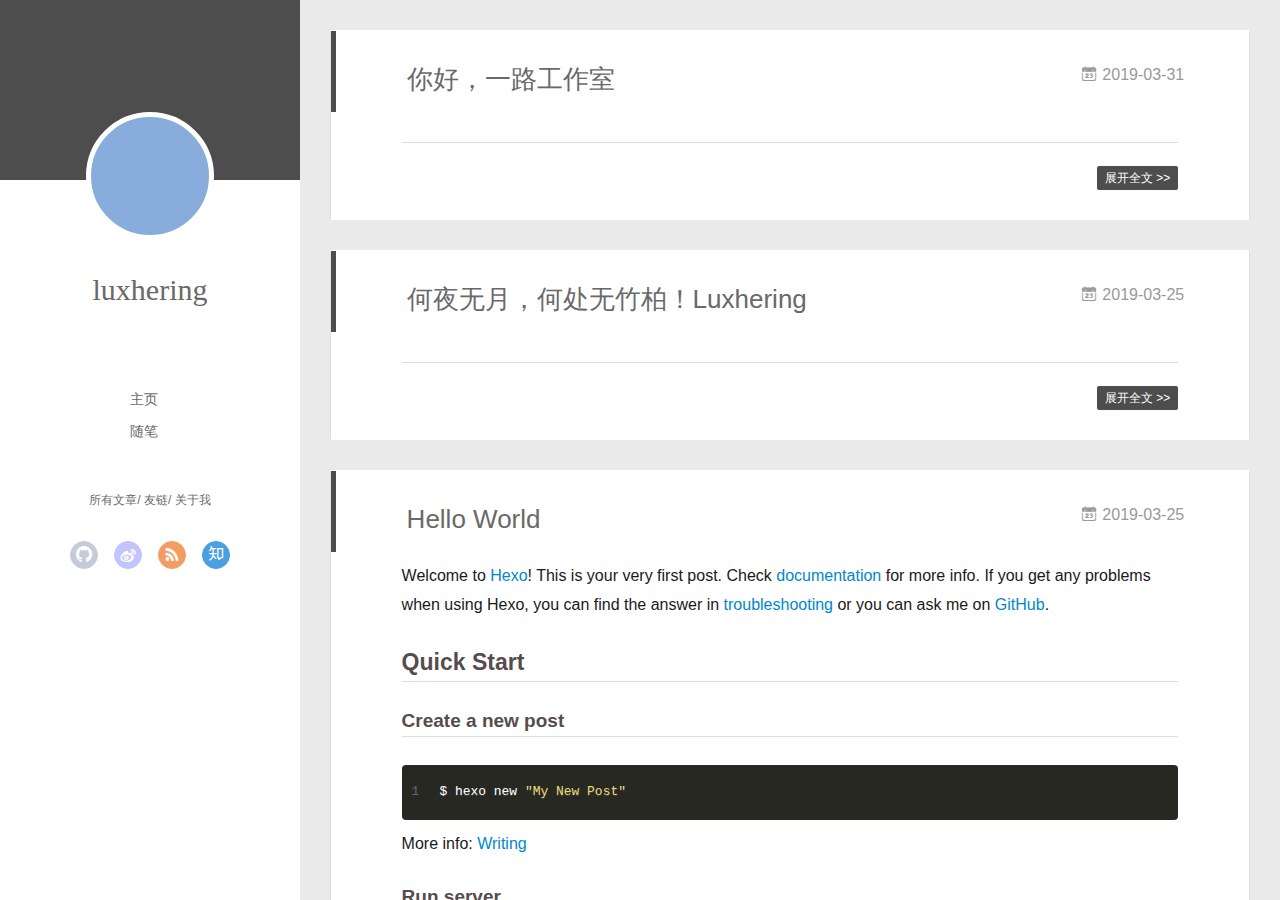
==== commit 88a6a94b: "Site updated: 2019-04-17 00:31:35" ====
--- a/index.html
+++ b/index.html
@@ -1,545 +1,302 @@
 <!DOCTYPE html>
-
-
-
-  
-
-
-<html class="theme-next pisces use-motion" lang="zh-Hans">
+<html>
 <head><meta name="generator" content="Hexo 3.8.0">
-  <meta charset="UTF-8">
-<meta http-equiv="X-UA-Compatible" content="IE=edge">
-<meta name="viewport" content="width=device-width, initial-scale=1, maximum-scale=1">
-<meta name="theme-color" content="#222">
-
-
-
-
-
-
-
-
-
-<meta http-equiv="Cache-Control" content="no-transform">
-<meta http-equiv="Cache-Control" content="no-siteapp">
-
-
-
-
-
-
-
-
-
-
-
-
-
-
-
-
-  
-  
-  <link href="/lib/fancybox/source/jquery.fancybox.css?v=2.1.5" rel="stylesheet" type="text/css">
-
-
-
-
-
-
-
-<link href="/lib/font-awesome/css/font-awesome.min.css?v=4.6.2" rel="stylesheet" type="text/css">
-
-<link href="/css/main.css?v=5.1.4" rel="stylesheet" type="text/css">
-
-
-  <link rel="apple-touch-icon" sizes="180x180" href="/images/apple-touch-icon-next.png?v=5.1.4">
-
-
-  <link rel="icon" type="image/png" sizes="32x32" href="/images/favicon-32x32-next.png?v=5.1.4">
-
-
-  <link rel="icon" type="image/png" sizes="16x16" href="/images/favicon-16x16-next.png?v=5.1.4">
-
-
-  <link rel="mask-icon" href="/images/logo.svg?v=5.1.4" color="#222">
-
-
-
-
-
-  <meta name="keywords" content="Hexo, NexT">
-
-
-
-
-
-
-
-
-
-
-<meta property="og:type" content="website">
+  <meta charset="utf-8">
+  
+  <meta name="renderer" content="webkit">
+  <meta http-equiv="X-UA-Compatible" content="IE=edge">
+  <link rel="dns-prefetch" href="http://yoursite.com">
+  <title>Hexo</title>
+  <meta name="viewport" content="width=device-width, initial-scale=1, maximum-scale=1">
+  <meta property="og:type" content="website">
 <meta property="og:title" content="Hexo">
 <meta property="og:url" content="http://yoursite.com/index.html">
 <meta property="og:site_name" content="Hexo">
 <meta property="og:locale" content="zh-Hans">
 <meta name="twitter:card" content="summary">
 <meta name="twitter:title" content="Hexo">
-
-
-
-<script type="text/javascript" id="hexo.configurations">
-  var NexT = window.NexT || {};
-  var CONFIG = {
-    root: '/',
-    scheme: 'Pisces',
-    version: '5.1.4',
-    sidebar: {"position":"right","display":"post","offset":12,"b2t":false,"scrollpercent":false,"onmobile":false},
-    fancybox: true,
-    tabs: true,
-    motion: {"enable":true,"async":false,"transition":{"post_block":"fadeIn","post_header":"slideDownIn","post_body":"slideDownIn","coll_header":"slideLeftIn","sidebar":"slideUpIn"}},
-    duoshuo: {
-      userId: '0',
-      author: '博主'
-    },
-    algolia: {
-      applicationID: '',
-      apiKey: '',
-      indexName: '',
-      hits: {"per_page":10},
-      labels: {"input_placeholder":"Search for Posts","hits_empty":"We didn't find any results for the search: ${query}","hits_stats":"${hits} results found in ${time} ms"}
+  
+    <link rel="alternative" href="/atom.xml" title="Hexo" type="application/atom+xml">
+  
+  
+    <link rel="icon" href="/favicon.png">
+  
+  <link rel="stylesheet" type="text/css" href="/./main.0cf68a.css">
+  <style type="text/css">
+  
+    #container.show {
+      background: linear-gradient(200deg,#a0cfe4,#e8c37e);
     }
-  };
-</script>
-
-
-
-  <link rel="canonical" href="http://yoursite.com/">
-
-
-
-
-
-  <title>Hexo</title>
-  
-
-
-
-
-
-
-
+  </style>
+  
+
+  
 
 </head>
-
-<body itemscope itemtype="http://schema.org/WebPage" lang="zh-Hans">
-
-  
-  
-    
-  
-
-  <div class="container sidebar-position-right 
-  page-home">
-    <div class="headband"></div>
-    <a href="https://github.com/Luxhering"><img width="149" height="149" src="https://github.blog/wp-content/uploads/2008/12/forkme_right_green_007200.png?resize=149%2C149" class="attachment-full size-full" alt="Fork me on GitHub" data-recalc-dims="1"></a>
-
-    <header id="header" class="header" itemscope itemtype="http://schema.org/WPHeader">
-      <div class="header-inner"><div class="site-brand-wrapper">
-  <div class="site-meta ">
-    
-
-    <div class="custom-logo-site-title">
-      <a href="/" class="brand" rel="start">
-        <span class="logo-line-before"><i></i></span>
-        <span class="site-title">Hexo</span>
-        <span class="logo-line-after"><i></i></span>
-      </a>
-    </div>
-      
-        <p class="site-subtitle"></p>
-      
-  </div>
-
-  <div class="site-nav-toggle">
-    <button>
-      <span class="btn-bar"></span>
-      <span class="btn-bar"></span>
-      <span class="btn-bar"></span>
-    </button>
-  </div>
+</html>
+<body>
+  <div id="container" q-class="show:isCtnShow">
+    <canvas id="anm-canvas" class="anm-canvas"></canvas>
+    <div class="left-col" q-class="show:isShow">
+      
+<div class="overlay" style="background: #4d4d4d"></div>
+<div class="intrude-less">
+	<header id="header" class="inner">
+		<a href="/" class="profilepic">
+			<img src class="js-avatar">
+		</a>
+		<hgroup>
+		  <h1 class="header-author"><a href="/">luxhering</a></h1>
+		</hgroup>
+		
+
+		<nav class="header-menu">
+			<ul>
+			
+				<li><a href="/">主页</a></li>
+	        
+				<li><a href="/tags/随笔/">随笔</a></li>
+	        
+			</ul>
+		</nav>
+		<nav class="header-smart-menu">
+    		
+    			
+    			<a q-on="click: openSlider(e, 'innerArchive')" href="javascript:void(0)">所有文章</a>
+    			
+            
+    			
+    			<a q-on="click: openSlider(e, 'friends')" href="javascript:void(0)">友链</a>
+    			
+            
+    			
+    			<a q-on="click: openSlider(e, 'aboutme')" href="javascript:void(0)">关于我</a>
+    			
+            
+		</nav>
+		<nav class="header-nav">
+			<div class="social">
+				
+					<a class="github" target="_blank" href="#" title="github"><i class="icon-github"></i></a>
+		        
+					<a class="weibo" target="_blank" href="#" title="weibo"><i class="icon-weibo"></i></a>
+		        
+					<a class="rss" target="_blank" href="#" title="rss"><i class="icon-rss"></i></a>
+		        
+					<a class="zhihu" target="_blank" href="#" title="zhihu"><i class="icon-zhihu"></i></a>
+		        
+			</div>
+		</nav>
+	</header>		
 </div>
 
-<nav class="site-nav">
-  
-
-  
-    <ul id="menu" class="menu">
-      
-        
-        <li class="menu-item menu-item-home">
-          <a href="/" rel="section">
+    </div>
+    <div class="mid-col" q-class="show:isShow,hide:isShow|isFalse">
+      
+<nav id="mobile-nav">
+  	<div class="overlay js-overlay" style="background: #4d4d4d"></div>
+	<div class="btnctn js-mobile-btnctn">
+  		<div class="slider-trigger list" q-on="click: openSlider(e)"><i class="icon icon-sort"></i></div>
+	</div>
+	<div class="intrude-less">
+		<header id="header" class="inner">
+			<div class="profilepic">
+				<img src class="js-avatar">
+			</div>
+			<hgroup>
+			  <h1 class="header-author js-header-author">luxhering</h1>
+			</hgroup>
+			
+			
+			
+				
+			
+				
+			
+			
+			
+			<nav class="header-nav">
+				<div class="social">
+					
+						<a class="github" target="_blank" href="#" title="github"><i class="icon-github"></i></a>
+			        
+						<a class="weibo" target="_blank" href="#" title="weibo"><i class="icon-weibo"></i></a>
+			        
+						<a class="rss" target="_blank" href="#" title="rss"><i class="icon-rss"></i></a>
+			        
+						<a class="zhihu" target="_blank" href="#" title="zhihu"><i class="icon-zhihu"></i></a>
+			        
+				</div>
+			</nav>
+
+			<nav class="header-menu js-header-menu">
+				<ul style="width: 50%">
+				
+				
+					<li style="width: 50%"><a href="/">主页</a></li>
+		        
+					<li style="width: 50%"><a href="/tags/随笔/">随笔</a></li>
+		        
+				</ul>
+			</nav>
+		</header>				
+	</div>
+	<div class="mobile-mask" style="display:none" q-show="isShow"></div>
+</nav>
+
+      <div id="wrapper" class="body-wrap">
+        <div class="menu-l">
+          <div class="canvas-wrap">
+            <canvas data-colors="#eaeaea" data-sectionHeight="100" data-contentId="js-content" id="myCanvas1" class="anm-canvas"></canvas>
+          </div>
+          <div id="js-content" class="content-ll">
             
-              <i class="menu-item-icon fa fa-fw fa-home"></i> <br>
-            
-            首页
-          </a>
-        </li>
-      
-        
-        <li class="menu-item menu-item-archives">
-          <a href="/archives/" rel="section">
-            
-              <i class="menu-item-icon fa fa-fw fa-archive"></i> <br>
-            
-            归档
-          </a>
-        </li>
-      
-
-      
-    </ul>
-  
-
-  
-</nav>
-
-
-
- </div>
-    </header>
-
-    <main id="main" class="main">
-      <div class="main-inner">
-        <div class="content-wrap">
-          <div id="content" class="content">
-            
-  <section id="posts" class="posts-expand">
-    
-      
-
-  
-
-  
-  
-  
-
-  <article class="post post-type-normal" itemscope itemtype="http://schema.org/Article">
-  
-  
-  
-  <div class="post-block">
-    <link itemprop="mainEntityOfPage" href="http://yoursite.com/2019/03/31/page/">
-
-    <span hidden itemprop="author" itemscope itemtype="http://schema.org/Person">
-      <meta itemprop="name" content="luxhering">
-      <meta itemprop="description" content>
-      <meta itemprop="image" content="/images/1.jpg">
-    </span>
-
-    <span hidden itemprop="publisher" itemscope itemtype="http://schema.org/Organization">
-      <meta itemprop="name" content="Hexo">
-    </span>
-
-    
-      <header class="post-header">
-
-        
-        
-          <h1 class="post-title" itemprop="name headline">
-                
-                <a class="post-title-link" href="/2019/03/31/page/" itemprop="url">你好，一路工作室</a></h1>
-        
-
-        <div class="post-meta">
-          <span class="post-time">
-            
-              <span class="post-meta-item-icon">
-                <i class="fa fa-calendar-o"></i>
-              </span>
-              
-                <span class="post-meta-item-text">发表于</span>
-              
-              <time title="创建于" itemprop="dateCreated datePublished" datetime="2019-03-31T01:11:19+08:00">
-                2019-03-31
-              </time>
-            
-
-            
-
-            
-          </span>
-
-          
-
-          
-            
-          
-
-          
-          
-
-          
-
-          
-
-          
-
-        </div>
+  
+    <article id="post-page" class="article article-type-post  article-index" itemscope itemprop="blogPost">
+  <div class="article-inner">
+    
+      <header class="article-header">
+        
+  
+    <h1 itemprop="name">
+      <a class="article-title" href="/2019/03/31/page/">你好，一路工作室</a>
+    </h1>
+  
+
+        
+        <a href="/2019/03/31/page/" class="archive-article-date">
+  	<time datetime="2019-03-30T17:11:19.000Z" itemprop="datePublished"><i class="icon-calendar icon"></i>2019-03-31</time>
+</a>
+        
       </header>
     
-
-    
-    
-    
-    <div class="post-body" itemprop="articleBody">
-
-      
-      
-
-      
-        
-          
-            
-          
-        
-      
-    </div>
-    
-    
-    
-
-    
-
-    
-
-    
-
-    <footer class="post-footer">
-      
-
-      
-
-      
-
-      
-      
-        <div class="post-eof"></div>
-      
-    </footer>
-  </div>
-  
-  
-  
-  </article>
-
-
-    
-      
-
-  
-
-  
-  
-  
-
-  <article class="post post-type-normal" itemscope itemtype="http://schema.org/Article">
-  
-  
-  
-  <div class="post-block">
-    <link itemprop="mainEntityOfPage" href="http://yoursite.com/2019/03/25/何夜无月，何处无竹柏！lx/">
-
-    <span hidden itemprop="author" itemscope itemtype="http://schema.org/Person">
-      <meta itemprop="name" content="luxhering">
-      <meta itemprop="description" content>
-      <meta itemprop="image" content="/images/1.jpg">
-    </span>
-
-    <span hidden itemprop="publisher" itemscope itemtype="http://schema.org/Organization">
-      <meta itemprop="name" content="Hexo">
-    </span>
-
-    
-      <header class="post-header">
-
-        
-        
-          <h1 class="post-title" itemprop="name headline">
-                
-                <a class="post-title-link" href="/2019/03/25/何夜无月，何处无竹柏！lx/" itemprop="url">何夜无月，何处无竹柏！Luxhering</a></h1>
-        
-
-        <div class="post-meta">
-          <span class="post-time">
-            
-              <span class="post-meta-item-icon">
-                <i class="fa fa-calendar-o"></i>
-              </span>
-              
-                <span class="post-meta-item-text">发表于</span>
-              
-              <time title="创建于" itemprop="dateCreated datePublished" datetime="2019-03-25T23:11:48+08:00">
-                2019-03-25
-              </time>
-            
-
-            
-
-            
-          </span>
-
-          
-
-          
-            
-          
-
-          
-          
-
-          
-
-          
-
-          
-
-        </div>
+    <div class="article-entry" itemprop="articleBody">
+      
+        
+      
+
+      
+    </div>
+    <div class="article-info article-info-index">
+      
+      
+      
+
+      
+        <p class="article-more-link">
+          <a class="article-more-a" href="/2019/03/31/page/">展开全文 >></a>
+        </p>
+      
+
+      
+      <div class="clearfix"></div>
+    </div>
+  </div>
+</article>
+
+<aside class="wrap-side-operation">
+    <div class="mod-side-operation">
+        
+        <div class="jump-container" id="js-jump-container" style="display:none;">
+            <a href="javascript:void(0)" class="mod-side-operation__jump-to-top">
+                <i class="icon-font icon-back"></i>
+            </a>
+            <div id="js-jump-plan-container" class="jump-plan-container" style="top: -11px;">
+                <i class="icon-font icon-plane jump-plane"></i>
+            </div>
+        </div>
+        
+        
+    </div>
+</aside>
+
+
+
+
+  
+    <article id="post-何夜无月，何处无竹柏！lx" class="article article-type-post  article-index" itemscope itemprop="blogPost">
+  <div class="article-inner">
+    
+      <header class="article-header">
+        
+  
+    <h1 itemprop="name">
+      <a class="article-title" href="/2019/03/25/何夜无月，何处无竹柏！lx/">何夜无月，何处无竹柏！Luxhering</a>
+    </h1>
+  
+
+        
+        <a href="/2019/03/25/何夜无月，何处无竹柏！lx/" class="archive-article-date">
+  	<time datetime="2019-03-25T15:11:48.000Z" itemprop="datePublished"><i class="icon-calendar icon"></i>2019-03-25</time>
+</a>
+        
       </header>
     
-
-    
-    
-    
-    <div class="post-body" itemprop="articleBody">
-
-      
-      
-
-      
-        
-          
-            
-          
-        
-      
-    </div>
-    
-    
-    
-
-    
-
-    
-
-    
-
-    <footer class="post-footer">
-      
-
-      
-
-      
-
-      
-      
-        <div class="post-eof"></div>
-      
-    </footer>
-  </div>
-  
-  
-  
-  </article>
-
-
-    
-      
-
-  
-
-  
-  
-  
-
-  <article class="post post-type-normal" itemscope itemtype="http://schema.org/Article">
-  
-  
-  
-  <div class="post-block">
-    <link itemprop="mainEntityOfPage" href="http://yoursite.com/2019/03/25/hello-world/">
-
-    <span hidden itemprop="author" itemscope itemtype="http://schema.org/Person">
-      <meta itemprop="name" content="luxhering">
-      <meta itemprop="description" content>
-      <meta itemprop="image" content="/images/1.jpg">
-    </span>
-
-    <span hidden itemprop="publisher" itemscope itemtype="http://schema.org/Organization">
-      <meta itemprop="name" content="Hexo">
-    </span>
-
-    
-      <header class="post-header">
-
-        
-        
-          <h1 class="post-title" itemprop="name headline">
-                
-                <a class="post-title-link" href="/2019/03/25/hello-world/" itemprop="url">Hello World</a></h1>
-        
-
-        <div class="post-meta">
-          <span class="post-time">
-            
-              <span class="post-meta-item-icon">
-                <i class="fa fa-calendar-o"></i>
-              </span>
-              
-                <span class="post-meta-item-text">发表于</span>
-              
-              <time title="创建于" itemprop="dateCreated datePublished" datetime="2019-03-25T22:09:25+08:00">
-                2019-03-25
-              </time>
-            
-
-            
-
-            
-          </span>
-
-          
-
-          
-            
-          
-
-          
-          
-
-          
-
-          
-
-          
-
-        </div>
+    <div class="article-entry" itemprop="articleBody">
+      
+        
+      
+
+      
+    </div>
+    <div class="article-info article-info-index">
+      
+      
+      
+
+      
+        <p class="article-more-link">
+          <a class="article-more-a" href="/2019/03/25/何夜无月，何处无竹柏！lx/">展开全文 >></a>
+        </p>
+      
+
+      
+      <div class="clearfix"></div>
+    </div>
+  </div>
+</article>
+
+<aside class="wrap-side-operation">
+    <div class="mod-side-operation">
+        
+        <div class="jump-container" id="js-jump-container" style="display:none;">
+            <a href="javascript:void(0)" class="mod-side-operation__jump-to-top">
+                <i class="icon-font icon-back"></i>
+            </a>
+            <div id="js-jump-plan-container" class="jump-plan-container" style="top: -11px;">
+                <i class="icon-font icon-plane jump-plane"></i>
+            </div>
+        </div>
+        
+        
+    </div>
+</aside>
+
+
+
+
+  
+    <article id="post-hello-world" class="article article-type-post  article-index" itemscope itemprop="blogPost">
+  <div class="article-inner">
+    
+      <header class="article-header">
+        
+  
+    <h1 itemprop="name">
+      <a class="article-title" href="/2019/03/25/hello-world/">Hello World</a>
+    </h1>
+  
+
+        
+        <a href="/2019/03/25/hello-world/" class="archive-article-date">
+  	<time datetime="2019-03-25T14:09:25.180Z" itemprop="datePublished"><i class="icon-calendar icon"></i>2019-03-25</time>
+</a>
+        
       </header>
     
-
-    
-    
-    
-    <div class="post-body" itemprop="articleBody">
-
-      
-      
-
-      
-        
-          
-            <p>Welcome to <a href="https://hexo.io/" target="_blank" rel="noopener">Hexo</a>! This is your very first post. Check <a href="https://hexo.io/docs/" target="_blank" rel="noopener">documentation</a> for more info. If you get any problems when using Hexo, you can find the answer in <a href="https://hexo.io/docs/troubleshooting.html" target="_blank" rel="noopener">troubleshooting</a> or you can ask me on <a href="https://github.com/hexojs/hexo/issues" target="_blank" rel="noopener">GitHub</a>.</p>
+    <div class="article-entry" itemprop="articleBody">
+      
+        <p>Welcome to <a href="https://hexo.io/" target="_blank" rel="noopener">Hexo</a>! This is your very first post. Check <a href="https://hexo.io/docs/" target="_blank" rel="noopener">documentation</a> for more info. If you get any problems when using Hexo, you can find the answer in <a href="https://hexo.io/docs/troubleshooting.html" target="_blank" rel="noopener">troubleshooting</a> or you can ask me on <a href="https://github.com/hexojs/hexo/issues" target="_blank" rel="noopener">GitHub</a>.</p>
 <h2 id="Quick-Start"><a href="#Quick-Start" class="headerlink" title="Quick Start"></a>Quick Start</h2><h3 id="Create-a-new-post"><a href="#Create-a-new-post" class="headerlink" title="Create a new post"></a>Create a new post</h3><figure class="highlight bash"><table><tr><td class="gutter"><pre><span class="line">1</span><br></pre></td><td class="code"><pre><span class="line">$ hexo new <span class="string">"My New Post"</span></span><br></pre></td></tr></table></figure>
 <p>More info: <a href="https://hexo.io/docs/writing.html" target="_blank" rel="noopener">Writing</a></p>
 <h3 id="Run-server"><a href="#Run-server" class="headerlink" title="Run server"></a>Run server</h3><figure class="highlight bash"><table><tr><td class="gutter"><pre><span class="line">1</span><br></pre></td><td class="code"><pre><span class="line">$ hexo server</span><br></pre></td></tr></table></figure>
@@ -549,322 +306,293 @@
 <h3 id="Deploy-to-remote-sites"><a href="#Deploy-to-remote-sites" class="headerlink" title="Deploy to remote sites"></a>Deploy to remote sites</h3><figure class="highlight bash"><table><tr><td class="gutter"><pre><span class="line">1</span><br></pre></td><td class="code"><pre><span class="line">$ hexo deploy</span><br></pre></td></tr></table></figure>
 <p>More info: <a href="https://hexo.io/docs/deployment.html" target="_blank" rel="noopener">Deployment</a></p>
 
-          
-        
-      
-    </div>
-    
-    
-    
-
-    
-
-    
-
-    
-
-    <footer class="post-footer">
-      
-
-      
-
-      
-
-      
-      
-        <div class="post-eof"></div>
-      
-    </footer>
-  </div>
-  
-  
-  
-  </article>
-
-
-    
-  </section>
-
+      
+
+      
+    </div>
+    <div class="article-info article-info-index">
+      
+      
+      
+
+      
+        <p class="article-more-link">
+          <a class="article-more-a" href="/2019/03/25/hello-world/">展开全文 >></a>
+        </p>
+      
+
+      
+      <div class="clearfix"></div>
+    </div>
+  </div>
+</article>
+
+<aside class="wrap-side-operation">
+    <div class="mod-side-operation">
+        
+        <div class="jump-container" id="js-jump-container" style="display:none;">
+            <a href="javascript:void(0)" class="mod-side-operation__jump-to-top">
+                <i class="icon-font icon-back"></i>
+            </a>
+            <div id="js-jump-plan-container" class="jump-plan-container" style="top: -11px;">
+                <i class="icon-font icon-plane jump-plane"></i>
+            </div>
+        </div>
+        
+        
+    </div>
+</aside>
+
+
+
+
+  
   
 
 
           </div>
-          
-
-
-          
-
-        </div>
-        
-          
-  
-  <div class="sidebar-toggle">
-    <div class="sidebar-toggle-line-wrap">
-      <span class="sidebar-toggle-line sidebar-toggle-line-first"></span>
-      <span class="sidebar-toggle-line sidebar-toggle-line-middle"></span>
-      <span class="sidebar-toggle-line sidebar-toggle-line-last"></span>
-    </div>
-  </div>
-
-  <aside id="sidebar" class="sidebar">
-    
-    <div class="sidebar-inner">
-
-      
-
-      
-
-      <section class="site-overview-wrap sidebar-panel sidebar-panel-active">
-        <div class="site-overview">
-          <div class="site-author motion-element" itemprop="author" itemscope itemtype="http://schema.org/Person">
+        </div>
+      </div>
+      <footer id="footer">
+  <div class="outer">
+    <div id="footer-info">
+    	<div class="footer-left">
+    		&copy; 2019 luxhering
+    	</div>
+      	<div class="footer-right">
+      		<a href="http://hexo.io/" target="_blank">Hexo</a>  Theme <a href="https://github.com/litten/hexo-theme-yilia" target="_blank">Yilia</a> by Litten
+      	</div>
+    </div>
+  </div>
+</footer>
+    </div>
+    <script>
+	var yiliaConfig = {
+		mathjax: false,
+		isHome: true,
+		isPost: false,
+		isArchive: false,
+		isTag: false,
+		isCategory: false,
+		open_in_new: false,
+		toc_hide_index: true,
+		root: "/",
+		innerArchive: true,
+		showTags: false
+	}
+</script>
+
+<script>!function(t){function n(e){if(r[e])return r[e].exports;var i=r[e]={exports:{},id:e,loaded:!1};return t[e].call(i.exports,i,i.exports,n),i.loaded=!0,i.exports}var r={};n.m=t,n.c=r,n.p="./",n(0)}([function(t,n,r){r(195),t.exports=r(191)},function(t,n,r){var e=r(3),i=r(52),o=r(27),u=r(28),c=r(53),f="prototype",a=function(t,n,r){var s,l,h,v,p=t&a.F,d=t&a.G,y=t&a.S,g=t&a.P,b=t&a.B,m=d?e:y?e[n]||(e[n]={}):(e[n]||{})[f],x=d?i:i[n]||(i[n]={}),w=x[f]||(x[f]={});d&&(r=n);for(s in r)l=!p&&m&&void 0!==m[s],h=(l?m:r)[s],v=b&&l?c(h,e):g&&"function"==typeof h?c(Function.call,h):h,m&&u(m,s,h,t&a.U),x[s]!=h&&o(x,s,v),g&&w[s]!=h&&(w[s]=h)};e.core=i,a.F=1,a.G=2,a.S=4,a.P=8,a.B=16,a.W=32,a.U=64,a.R=128,t.exports=a},function(t,n,r){var e=r(6);t.exports=function(t){if(!e(t))throw TypeError(t+" is not an object!");return t}},function(t,n){var r=t.exports="undefined"!=typeof window&&window.Math==Math?window:"undefined"!=typeof self&&self.Math==Math?self:Function("return this")();"number"==typeof __g&&(__g=r)},function(t,n){t.exports=function(t){try{return!!t()}catch(t){return!0}}},function(t,n){var r=t.exports="undefined"!=typeof window&&window.Math==Math?window:"undefined"!=typeof self&&self.Math==Math?self:Function("return this")();"number"==typeof __g&&(__g=r)},function(t,n){t.exports=function(t){return"object"==typeof t?null!==t:"function"==typeof t}},function(t,n,r){var e=r(126)("wks"),i=r(76),o=r(3).Symbol,u="function"==typeof o;(t.exports=function(t){return e[t]||(e[t]=u&&o[t]||(u?o:i)("Symbol."+t))}).store=e},function(t,n){var r={}.hasOwnProperty;t.exports=function(t,n){return r.call(t,n)}},function(t,n,r){var e=r(94),i=r(33);t.exports=function(t){return e(i(t))}},function(t,n,r){t.exports=!r(4)(function(){return 7!=Object.defineProperty({},"a",{get:function(){return 7}}).a})},function(t,n,r){var e=r(2),i=r(167),o=r(50),u=Object.defineProperty;n.f=r(10)?Object.defineProperty:function(t,n,r){if(e(t),n=o(n,!0),e(r),i)try{return u(t,n,r)}catch(t){}if("get"in r||"set"in r)throw TypeError("Accessors not supported!");return"value"in r&&(t[n]=r.value),t}},function(t,n,r){t.exports=!r(18)(function(){return 7!=Object.defineProperty({},"a",{get:function(){return 7}}).a})},function(t,n,r){var e=r(14),i=r(22);t.exports=r(12)?function(t,n,r){return e.f(t,n,i(1,r))}:function(t,n,r){return t[n]=r,t}},function(t,n,r){var e=r(20),i=r(58),o=r(42),u=Object.defineProperty;n.f=r(12)?Object.defineProperty:function(t,n,r){if(e(t),n=o(n,!0),e(r),i)try{return u(t,n,r)}catch(t){}if("get"in r||"set"in r)throw TypeError("Accessors not supported!");return"value"in r&&(t[n]=r.value),t}},function(t,n,r){var e=r(40)("wks"),i=r(23),o=r(5).Symbol,u="function"==typeof o;(t.exports=function(t){return e[t]||(e[t]=u&&o[t]||(u?o:i)("Symbol."+t))}).store=e},function(t,n,r){var e=r(67),i=Math.min;t.exports=function(t){return t>0?i(e(t),9007199254740991):0}},function(t,n,r){var e=r(46);t.exports=function(t){return Object(e(t))}},function(t,n){t.exports=function(t){try{return!!t()}catch(t){return!0}}},function(t,n,r){var e=r(63),i=r(34);t.exports=Object.keys||function(t){return e(t,i)}},function(t,n,r){var e=r(21);t.exports=function(t){if(!e(t))throw TypeError(t+" is not an object!");return t}},function(t,n){t.exports=function(t){return"object"==typeof t?null!==t:"function"==typeof t}},function(t,n){t.exports=function(t,n){return{enumerable:!(1&t),configurable:!(2&t),writable:!(4&t),value:n}}},function(t,n){var r=0,e=Math.random();t.exports=function(t){return"Symbol(".concat(void 0===t?"":t,")_",(++r+e).toString(36))}},function(t,n){var r={}.hasOwnProperty;t.exports=function(t,n){return r.call(t,n)}},function(t,n){var r=t.exports={version:"2.4.0"};"number"==typeof __e&&(__e=r)},function(t,n){t.exports=function(t){if("function"!=typeof t)throw TypeError(t+" is not a function!");return t}},function(t,n,r){var e=r(11),i=r(66);t.exports=r(10)?function(t,n,r){return e.f(t,n,i(1,r))}:function(t,n,r){return t[n]=r,t}},function(t,n,r){var e=r(3),i=r(27),o=r(24),u=r(76)("src"),c="toString",f=Function[c],a=(""+f).split(c);r(52).inspectSource=function(t){return f.call(t)},(t.exports=function(t,n,r,c){var f="function"==typeof r;f&&(o(r,"name")||i(r,"name",n)),t[n]!==r&&(f&&(o(r,u)||i(r,u,t[n]?""+t[n]:a.join(String(n)))),t===e?t[n]=r:c?t[n]?t[n]=r:i(t,n,r):(delete t[n],i(t,n,r)))})(Function.prototype,c,function(){return"function"==typeof this&&this[u]||f.call(this)})},function(t,n,r){var e=r(1),i=r(4),o=r(46),u=function(t,n,r,e){var i=String(o(t)),u="<"+n;return""!==r&&(u+=" "+r+'="'+String(e).replace(/"/g,"&quot;")+'"'),u+">"+i+"</"+n+">"};t.exports=function(t,n){var r={};r[t]=n(u),e(e.P+e.F*i(function(){var n=""[t]('"');return n!==n.toLowerCase()||n.split('"').length>3}),"String",r)}},function(t,n,r){var e=r(115),i=r(46);t.exports=function(t){return e(i(t))}},function(t,n,r){var e=r(116),i=r(66),o=r(30),u=r(50),c=r(24),f=r(167),a=Object.getOwnPropertyDescriptor;n.f=r(10)?a:function(t,n){if(t=o(t),n=u(n,!0),f)try{return a(t,n)}catch(t){}if(c(t,n))return i(!e.f.call(t,n),t[n])}},function(t,n,r){var e=r(24),i=r(17),o=r(145)("IE_PROTO"),u=Object.prototype;t.exports=Object.getPrototypeOf||function(t){return t=i(t),e(t,o)?t[o]:"function"==typeof t.constructor&&t instanceof t.constructor?t.constructor.prototype:t instanceof Object?u:null}},function(t,n){t.exports=function(t){if(void 0==t)throw TypeError("Can't call method on  "+t);return t}},function(t,n){t.exports="constructor,hasOwnProperty,isPrototypeOf,propertyIsEnumerable,toLocaleString,toString,valueOf".split(",")},function(t,n){t.exports={}},function(t,n){t.exports=!0},function(t,n){n.f={}.propertyIsEnumerable},function(t,n,r){var e=r(14).f,i=r(8),o=r(15)("toStringTag");t.exports=function(t,n,r){t&&!i(t=r?t:t.prototype,o)&&e(t,o,{configurable:!0,value:n})}},function(t,n,r){var e=r(40)("keys"),i=r(23);t.exports=function(t){return e[t]||(e[t]=i(t))}},function(t,n,r){var e=r(5),i="__core-js_shared__",o=e[i]||(e[i]={});t.exports=function(t){return o[t]||(o[t]={})}},function(t,n){var r=Math.ceil,e=Math.floor;t.exports=function(t){return isNaN(t=+t)?0:(t>0?e:r)(t)}},function(t,n,r){var e=r(21);t.exports=function(t,n){if(!e(t))return t;var r,i;if(n&&"function"==typeof(r=t.toString)&&!e(i=r.call(t)))return i;if("function"==typeof(r=t.valueOf)&&!e(i=r.call(t)))return i;if(!n&&"function"==typeof(r=t.toString)&&!e(i=r.call(t)))return i;throw TypeError("Can't convert object to primitive value")}},function(t,n,r){var e=r(5),i=r(25),o=r(36),u=r(44),c=r(14).f;t.exports=function(t){var n=i.Symbol||(i.Symbol=o?{}:e.Symbol||{});"_"==t.charAt(0)||t in n||c(n,t,{value:u.f(t)})}},function(t,n,r){n.f=r(15)},function(t,n){var r={}.toString;t.exports=function(t){return r.call(t).slice(8,-1)}},function(t,n){t.exports=function(t){if(void 0==t)throw TypeError("Can't call method on  "+t);return t}},function(t,n,r){var e=r(4);t.exports=function(t,n){return!!t&&e(function(){n?t.call(null,function(){},1):t.call(null)})}},function(t,n,r){var e=r(53),i=r(115),o=r(17),u=r(16),c=r(203);t.exports=function(t,n){var r=1==t,f=2==t,a=3==t,s=4==t,l=6==t,h=5==t||l,v=n||c;return function(n,c,p){for(var d,y,g=o(n),b=i(g),m=e(c,p,3),x=u(b.length),w=0,S=r?v(n,x):f?v(n,0):void 0;x>w;w++)if((h||w in b)&&(d=b[w],y=m(d,w,g),t))if(r)S[w]=y;else if(y)switch(t){case 3:return!0;case 5:return d;case 6:return w;case 2:S.push(d)}else if(s)return!1;return l?-1:a||s?s:S}}},function(t,n,r){var e=r(1),i=r(52),o=r(4);t.exports=function(t,n){var r=(i.Object||{})[t]||Object[t],u={};u[t]=n(r),e(e.S+e.F*o(function(){r(1)}),"Object",u)}},function(t,n,r){var e=r(6);t.exports=function(t,n){if(!e(t))return t;var r,i;if(n&&"function"==typeof(r=t.toString)&&!e(i=r.call(t)))return i;if("function"==typeof(r=t.valueOf)&&!e(i=r.call(t)))return i;if(!n&&"function"==typeof(r=t.toString)&&!e(i=r.call(t)))return i;throw TypeError("Can't convert object to primitive value")}},function(t,n,r){var e=r(5),i=r(25),o=r(91),u=r(13),c="prototype",f=function(t,n,r){var a,s,l,h=t&f.F,v=t&f.G,p=t&f.S,d=t&f.P,y=t&f.B,g=t&f.W,b=v?i:i[n]||(i[n]={}),m=b[c],x=v?e:p?e[n]:(e[n]||{})[c];v&&(r=n);for(a in r)(s=!h&&x&&void 0!==x[a])&&a in b||(l=s?x[a]:r[a],b[a]=v&&"function"!=typeof x[a]?r[a]:y&&s?o(l,e):g&&x[a]==l?function(t){var n=function(n,r,e){if(this instanceof t){switch(arguments.length){case 0:return new t;case 1:return new t(n);case 2:return new t(n,r)}return new t(n,r,e)}return t.apply(this,arguments)};return n[c]=t[c],n}(l):d&&"function"==typeof l?o(Function.call,l):l,d&&((b.virtual||(b.virtual={}))[a]=l,t&f.R&&m&&!m[a]&&u(m,a,l)))};f.F=1,f.G=2,f.S=4,f.P=8,f.B=16,f.W=32,f.U=64,f.R=128,t.exports=f},function(t,n){var r=t.exports={version:"2.4.0"};"number"==typeof __e&&(__e=r)},function(t,n,r){var e=r(26);t.exports=function(t,n,r){if(e(t),void 0===n)return t;switch(r){case 1:return function(r){return t.call(n,r)};case 2:return function(r,e){return t.call(n,r,e)};case 3:return function(r,e,i){return t.call(n,r,e,i)}}return function(){return t.apply(n,arguments)}}},function(t,n,r){var e=r(183),i=r(1),o=r(126)("metadata"),u=o.store||(o.store=new(r(186))),c=function(t,n,r){var i=u.get(t);if(!i){if(!r)return;u.set(t,i=new e)}var o=i.get(n);if(!o){if(!r)return;i.set(n,o=new e)}return o},f=function(t,n,r){var e=c(n,r,!1);return void 0!==e&&e.has(t)},a=function(t,n,r){var e=c(n,r,!1);return void 0===e?void 0:e.get(t)},s=function(t,n,r,e){c(r,e,!0).set(t,n)},l=function(t,n){var r=c(t,n,!1),e=[];return r&&r.forEach(function(t,n){e.push(n)}),e},h=function(t){return void 0===t||"symbol"==typeof t?t:String(t)},v=function(t){i(i.S,"Reflect",t)};t.exports={store:u,map:c,has:f,get:a,set:s,keys:l,key:h,exp:v}},function(t,n,r){"use strict";if(r(10)){var e=r(69),i=r(3),o=r(4),u=r(1),c=r(127),f=r(152),a=r(53),s=r(68),l=r(66),h=r(27),v=r(73),p=r(67),d=r(16),y=r(75),g=r(50),b=r(24),m=r(180),x=r(114),w=r(6),S=r(17),_=r(137),O=r(70),E=r(32),P=r(71).f,j=r(154),F=r(76),M=r(7),A=r(48),N=r(117),T=r(146),I=r(155),k=r(80),L=r(123),R=r(74),C=r(130),D=r(160),U=r(11),W=r(31),G=U.f,B=W.f,V=i.RangeError,z=i.TypeError,q=i.Uint8Array,K="ArrayBuffer",J="Shared"+K,Y="BYTES_PER_ELEMENT",H="prototype",$=Array[H],X=f.ArrayBuffer,Q=f.DataView,Z=A(0),tt=A(2),nt=A(3),rt=A(4),et=A(5),it=A(6),ot=N(!0),ut=N(!1),ct=I.values,ft=I.keys,at=I.entries,st=$.lastIndexOf,lt=$.reduce,ht=$.reduceRight,vt=$.join,pt=$.sort,dt=$.slice,yt=$.toString,gt=$.toLocaleString,bt=M("iterator"),mt=M("toStringTag"),xt=F("typed_constructor"),wt=F("def_constructor"),St=c.CONSTR,_t=c.TYPED,Ot=c.VIEW,Et="Wrong length!",Pt=A(1,function(t,n){return Tt(T(t,t[wt]),n)}),jt=o(function(){return 1===new q(new Uint16Array([1]).buffer)[0]}),Ft=!!q&&!!q[H].set&&o(function(){new q(1).set({})}),Mt=function(t,n){if(void 0===t)throw z(Et);var r=+t,e=d(t);if(n&&!m(r,e))throw V(Et);return e},At=function(t,n){var r=p(t);if(r<0||r%n)throw V("Wrong offset!");return r},Nt=function(t){if(w(t)&&_t in t)return t;throw z(t+" is not a typed array!")},Tt=function(t,n){if(!(w(t)&&xt in t))throw z("It is not a typed array constructor!");return new t(n)},It=function(t,n){return kt(T(t,t[wt]),n)},kt=function(t,n){for(var r=0,e=n.length,i=Tt(t,e);e>r;)i[r]=n[r++];return i},Lt=function(t,n,r){G(t,n,{get:function(){return this._d[r]}})},Rt=function(t){var n,r,e,i,o,u,c=S(t),f=arguments.length,s=f>1?arguments[1]:void 0,l=void 0!==s,h=j(c);if(void 0!=h&&!_(h)){for(u=h.call(c),e=[],n=0;!(o=u.next()).done;n++)e.push(o.value);c=e}for(l&&f>2&&(s=a(s,arguments[2],2)),n=0,r=d(c.length),i=Tt(this,r);r>n;n++)i[n]=l?s(c[n],n):c[n];return i},Ct=function(){for(var t=0,n=arguments.length,r=Tt(this,n);n>t;)r[t]=arguments[t++];return r},Dt=!!q&&o(function(){gt.call(new q(1))}),Ut=function(){return gt.apply(Dt?dt.call(Nt(this)):Nt(this),arguments)},Wt={copyWithin:function(t,n){return D.call(Nt(this),t,n,arguments.length>2?arguments[2]:void 0)},every:function(t){return rt(Nt(this),t,arguments.length>1?arguments[1]:void 0)},fill:function(t){return C.apply(Nt(this),arguments)},filter:function(t){return It(this,tt(Nt(this),t,arguments.length>1?arguments[1]:void 0))},find:function(t){return et(Nt(this),t,arguments.length>1?arguments[1]:void 0)},findIndex:function(t){return it(Nt(this),t,arguments.length>1?arguments[1]:void 0)},forEach:function(t){Z(Nt(this),t,arguments.length>1?arguments[1]:void 0)},indexOf:function(t){return ut(Nt(this),t,arguments.length>1?arguments[1]:void 0)},includes:function(t){return ot(Nt(this),t,arguments.length>1?arguments[1]:void 0)},join:function(t){return vt.apply(Nt(this),arguments)},lastIndexOf:function(t){return st.apply(Nt(this),arguments)},map:function(t){return Pt(Nt(this),t,arguments.length>1?arguments[1]:void 0)},reduce:function(t){return lt.apply(Nt(this),arguments)},reduceRight:function(t){return ht.apply(Nt(this),arguments)},reverse:function(){for(var t,n=this,r=Nt(n).length,e=Math.floor(r/2),i=0;i<e;)t=n[i],n[i++]=n[--r],n[r]=t;return n},some:function(t){return nt(Nt(this),t,arguments.length>1?arguments[1]:void 0)},sort:function(t){return pt.call(Nt(this),t)},subarray:function(t,n){var r=Nt(this),e=r.length,i=y(t,e);return new(T(r,r[wt]))(r.buffer,r.byteOffset+i*r.BYTES_PER_ELEMENT,d((void 0===n?e:y(n,e))-i))}},Gt=function(t,n){return It(this,dt.call(Nt(this),t,n))},Bt=function(t){Nt(this);var n=At(arguments[1],1),r=this.length,e=S(t),i=d(e.length),o=0;if(i+n>r)throw V(Et);for(;o<i;)this[n+o]=e[o++]},Vt={entries:function(){return at.call(Nt(this))},keys:function(){return ft.call(Nt(this))},values:function(){return ct.call(Nt(this))}},zt=function(t,n){return w(t)&&t[_t]&&"symbol"!=typeof n&&n in t&&String(+n)==String(n)},qt=function(t,n){return zt(t,n=g(n,!0))?l(2,t[n]):B(t,n)},Kt=function(t,n,r){return!(zt(t,n=g(n,!0))&&w(r)&&b(r,"value"))||b(r,"get")||b(r,"set")||r.configurable||b(r,"writable")&&!r.writable||b(r,"enumerable")&&!r.enumerable?G(t,n,r):(t[n]=r.value,t)};St||(W.f=qt,U.f=Kt),u(u.S+u.F*!St,"Object",{getOwnPropertyDescriptor:qt,defineProperty:Kt}),o(function(){yt.call({})})&&(yt=gt=function(){return vt.call(this)});var Jt=v({},Wt);v(Jt,Vt),h(Jt,bt,Vt.values),v(Jt,{slice:Gt,set:Bt,constructor:function(){},toString:yt,toLocaleString:Ut}),Lt(Jt,"buffer","b"),Lt(Jt,"byteOffset","o"),Lt(Jt,"byteLength","l"),Lt(Jt,"length","e"),G(Jt,mt,{get:function(){return this[_t]}}),t.exports=function(t,n,r,f){f=!!f;var a=t+(f?"Clamped":"")+"Array",l="Uint8Array"!=a,v="get"+t,p="set"+t,y=i[a],g=y||{},b=y&&E(y),m=!y||!c.ABV,S={},_=y&&y[H],j=function(t,r){var e=t._d;return e.v[v](r*n+e.o,jt)},F=function(t,r,e){var i=t._d;f&&(e=(e=Math.round(e))<0?0:e>255?255:255&e),i.v[p](r*n+i.o,e,jt)},M=function(t,n){G(t,n,{get:function(){return j(this,n)},set:function(t){return F(this,n,t)},enumerable:!0})};m?(y=r(function(t,r,e,i){s(t,y,a,"_d");var o,u,c,f,l=0,v=0;if(w(r)){if(!(r instanceof X||(f=x(r))==K||f==J))return _t in r?kt(y,r):Rt.call(y,r);o=r,v=At(e,n);var p=r.byteLength;if(void 0===i){if(p%n)throw V(Et);if((u=p-v)<0)throw V(Et)}else if((u=d(i)*n)+v>p)throw V(Et);c=u/n}else c=Mt(r,!0),u=c*n,o=new X(u);for(h(t,"_d",{b:o,o:v,l:u,e:c,v:new Q(o)});l<c;)M(t,l++)}),_=y[H]=O(Jt),h(_,"constructor",y)):L(function(t){new y(null),new y(t)},!0)||(y=r(function(t,r,e,i){s(t,y,a);var o;return w(r)?r instanceof X||(o=x(r))==K||o==J?void 0!==i?new g(r,At(e,n),i):void 0!==e?new g(r,At(e,n)):new g(r):_t in r?kt(y,r):Rt.call(y,r):new g(Mt(r,l))}),Z(b!==Function.prototype?P(g).concat(P(b)):P(g),function(t){t in y||h(y,t,g[t])}),y[H]=_,e||(_.constructor=y));var A=_[bt],N=!!A&&("values"==A.name||void 0==A.name),T=Vt.values;h(y,xt,!0),h(_,_t,a),h(_,Ot,!0),h(_,wt,y),(f?new y(1)[mt]==a:mt in _)||G(_,mt,{get:function(){return a}}),S[a]=y,u(u.G+u.W+u.F*(y!=g),S),u(u.S,a,{BYTES_PER_ELEMENT:n,from:Rt,of:Ct}),Y in _||h(_,Y,n),u(u.P,a,Wt),R(a),u(u.P+u.F*Ft,a,{set:Bt}),u(u.P+u.F*!N,a,Vt),u(u.P+u.F*(_.toString!=yt),a,{toString:yt}),u(u.P+u.F*o(function(){new y(1).slice()}),a,{slice:Gt}),u(u.P+u.F*(o(function(){return[1,2].toLocaleString()!=new y([1,2]).toLocaleString()})||!o(function(){_.toLocaleString.call([1,2])})),a,{toLocaleString:Ut}),k[a]=N?A:T,e||N||h(_,bt,T)}}else t.exports=function(){}},function(t,n){var r={}.toString;t.exports=function(t){return r.call(t).slice(8,-1)}},function(t,n,r){var e=r(21),i=r(5).document,o=e(i)&&e(i.createElement);t.exports=function(t){return o?i.createElement(t):{}}},function(t,n,r){t.exports=!r(12)&&!r(18)(function(){return 7!=Object.defineProperty(r(57)("div"),"a",{get:function(){return 7}}).a})},function(t,n,r){"use strict";var e=r(36),i=r(51),o=r(64),u=r(13),c=r(8),f=r(35),a=r(96),s=r(38),l=r(103),h=r(15)("iterator"),v=!([].keys&&"next"in[].keys()),p="keys",d="values",y=function(){return this};t.exports=function(t,n,r,g,b,m,x){a(r,n,g);var w,S,_,O=function(t){if(!v&&t in F)return F[t];switch(t){case p:case d:return function(){return new r(this,t)}}return function(){return new r(this,t)}},E=n+" Iterator",P=b==d,j=!1,F=t.prototype,M=F[h]||F["@@iterator"]||b&&F[b],A=M||O(b),N=b?P?O("entries"):A:void 0,T="Array"==n?F.entries||M:M;if(T&&(_=l(T.call(new t)))!==Object.prototype&&(s(_,E,!0),e||c(_,h)||u(_,h,y)),P&&M&&M.name!==d&&(j=!0,A=function(){return M.call(this)}),e&&!x||!v&&!j&&F[h]||u(F,h,A),f[n]=A,f[E]=y,b)if(w={values:P?A:O(d),keys:m?A:O(p),entries:N},x)for(S in w)S in F||o(F,S,w[S]);else i(i.P+i.F*(v||j),n,w);return w}},function(t,n,r){var e=r(20),i=r(100),o=r(34),u=r(39)("IE_PROTO"),c=function(){},f="prototype",a=function(){var t,n=r(57)("iframe"),e=o.length;for(n.style.display="none",r(93).appendChild(n),n.src="javascript:",t=n.contentWindow.document,t.open(),t.write("<script>document.F=Object<\/script>"),t.close(),a=t.F;e--;)delete a[f][o[e]];return a()};t.exports=Object.create||function(t,n){var r;return null!==t?(c[f]=e(t),r=new c,c[f]=null,r[u]=t):r=a(),void 0===n?r:i(r,n)}},function(t,n,r){var e=r(63),i=r(34).concat("length","prototype");n.f=Object.getOwnPropertyNames||function(t){return e(t,i)}},function(t,n){n.f=Object.getOwnPropertySymbols},function(t,n,r){var e=r(8),i=r(9),o=r(90)(!1),u=r(39)("IE_PROTO");t.exports=function(t,n){var r,c=i(t),f=0,a=[];for(r in c)r!=u&&e(c,r)&&a.push(r);for(;n.length>f;)e(c,r=n[f++])&&(~o(a,r)||a.push(r));return a}},function(t,n,r){t.exports=r(13)},function(t,n,r){var e=r(76)("meta"),i=r(6),o=r(24),u=r(11).f,c=0,f=Object.isExtensible||function(){return!0},a=!r(4)(function(){return f(Object.preventExtensions({}))}),s=function(t){u(t,e,{value:{i:"O"+ ++c,w:{}}})},l=function(t,n){if(!i(t))return"symbol"==typeof t?t:("string"==typeof t?"S":"P")+t;if(!o(t,e)){if(!f(t))return"F";if(!n)return"E";s(t)}return t[e].i},h=function(t,n){if(!o(t,e)){if(!f(t))return!0;if(!n)return!1;s(t)}return t[e].w},v=function(t){return a&&p.NEED&&f(t)&&!o(t,e)&&s(t),t},p=t.exports={KEY:e,NEED:!1,fastKey:l,getWeak:h,onFreeze:v}},function(t,n){t.exports=function(t,n){return{enumerable:!(1&t),configurable:!(2&t),writable:!(4&t),value:n}}},function(t,n){var r=Math.ceil,e=Math.floor;t.exports=function(t){return isNaN(t=+t)?0:(t>0?e:r)(t)}},function(t,n){t.exports=function(t,n,r,e){if(!(t instanceof n)||void 0!==e&&e in t)throw TypeError(r+": incorrect invocation!");return t}},function(t,n){t.exports=!1},function(t,n,r){var e=r(2),i=r(173),o=r(133),u=r(145)("IE_PROTO"),c=function(){},f="prototype",a=function(){var t,n=r(132)("iframe"),e=o.length;for(n.style.display="none",r(135).appendChild(n),n.src="javascript:",t=n.contentWindow.document,t.open(),t.write("<script>document.F=Object<\/script>"),t.close(),a=t.F;e--;)delete a[f][o[e]];return a()};t.exports=Object.create||function(t,n){var r;return null!==t?(c[f]=e(t),r=new c,c[f]=null,r[u]=t):r=a(),void 0===n?r:i(r,n)}},function(t,n,r){var e=r(175),i=r(133).concat("length","prototype");n.f=Object.getOwnPropertyNames||function(t){return e(t,i)}},function(t,n,r){var e=r(175),i=r(133);t.exports=Object.keys||function(t){return e(t,i)}},function(t,n,r){var e=r(28);t.exports=function(t,n,r){for(var i in n)e(t,i,n[i],r);return t}},function(t,n,r){"use strict";var e=r(3),i=r(11),o=r(10),u=r(7)("species");t.exports=function(t){var n=e[t];o&&n&&!n[u]&&i.f(n,u,{configurable:!0,get:function(){return this}})}},function(t,n,r){var e=r(67),i=Math.max,o=Math.min;t.exports=function(t,n){return t=e(t),t<0?i(t+n,0):o(t,n)}},function(t,n){var r=0,e=Math.random();t.exports=function(t){return"Symbol(".concat(void 0===t?"":t,")_",(++r+e).toString(36))}},function(t,n,r){var e=r(33);t.exports=function(t){return Object(e(t))}},function(t,n,r){var e=r(7)("unscopables"),i=Array.prototype;void 0==i[e]&&r(27)(i,e,{}),t.exports=function(t){i[e][t]=!0}},function(t,n,r){var e=r(53),i=r(169),o=r(137),u=r(2),c=r(16),f=r(154),a={},s={},n=t.exports=function(t,n,r,l,h){var v,p,d,y,g=h?function(){return t}:f(t),b=e(r,l,n?2:1),m=0;if("function"!=typeof g)throw TypeError(t+" is not iterable!");if(o(g)){for(v=c(t.length);v>m;m++)if((y=n?b(u(p=t[m])[0],p[1]):b(t[m]))===a||y===s)return y}else for(d=g.call(t);!(p=d.next()).done;)if((y=i(d,b,p.value,n))===a||y===s)return y};n.BREAK=a,n.RETURN=s},function(t,n){t.exports={}},function(t,n,r){var e=r(11).f,i=r(24),o=r(7)("toStringTag");t.exports=function(t,n,r){t&&!i(t=r?t:t.prototype,o)&&e(t,o,{configurable:!0,value:n})}},function(t,n,r){var e=r(1),i=r(46),o=r(4),u=r(150),c="["+u+"]",f="​+",a=RegExp("^"+c+c+"*"),s=RegExp(c+c+"*$"),l=function(t,n,r){var i={},c=o(function(){return!!u[t]()||f[t]()!=f}),a=i[t]=c?n(h):u[t];r&&(i[r]=a),e(e.P+e.F*c,"String",i)},h=l.trim=function(t,n){return t=String(i(t)),1&n&&(t=t.replace(a,"")),2&n&&(t=t.replace(s,"")),t};t.exports=l},function(t,n,r){t.exports={default:r(86),__esModule:!0}},function(t,n,r){t.exports={default:r(87),__esModule:!0}},function(t,n,r){"use strict";function e(t){return t&&t.__esModule?t:{default:t}}n.__esModule=!0;var i=r(84),o=e(i),u=r(83),c=e(u),f="function"==typeof c.default&&"symbol"==typeof o.default?function(t){return typeof t}:function(t){return t&&"function"==typeof c.default&&t.constructor===c.default&&t!==c.default.prototype?"symbol":typeof t};n.default="function"==typeof c.default&&"symbol"===f(o.default)?function(t){return void 0===t?"undefined":f(t)}:function(t){return t&&"function"==typeof c.default&&t.constructor===c.default&&t!==c.default.prototype?"symbol":void 0===t?"undefined":f(t)}},function(t,n,r){r(110),r(108),r(111),r(112),t.exports=r(25).Symbol},function(t,n,r){r(109),r(113),t.exports=r(44).f("iterator")},function(t,n){t.exports=function(t){if("function"!=typeof t)throw TypeError(t+" is not a function!");return t}},function(t,n){t.exports=function(){}},function(t,n,r){var e=r(9),i=r(106),o=r(105);t.exports=function(t){return function(n,r,u){var c,f=e(n),a=i(f.length),s=o(u,a);if(t&&r!=r){for(;a>s;)if((c=f[s++])!=c)return!0}else for(;a>s;s++)if((t||s in f)&&f[s]===r)return t||s||0;return!t&&-1}}},function(t,n,r){var e=r(88);t.exports=function(t,n,r){if(e(t),void 0===n)return t;switch(r){case 1:return function(r){return t.call(n,r)};case 2:return function(r,e){return t.call(n,r,e)};case 3:return function(r,e,i){return t.call(n,r,e,i)}}return function(){return t.apply(n,arguments)}}},function(t,n,r){var e=r(19),i=r(62),o=r(37);t.exports=function(t){var n=e(t),r=i.f;if(r)for(var u,c=r(t),f=o.f,a=0;c.length>a;)f.call(t,u=c[a++])&&n.push(u);return n}},function(t,n,r){t.exports=r(5).document&&document.documentElement},function(t,n,r){var e=r(56);t.exports=Object("z").propertyIsEnumerable(0)?Object:function(t){return"String"==e(t)?t.split(""):Object(t)}},function(t,n,r){var e=r(56);t.exports=Array.isArray||function(t){return"Array"==e(t)}},function(t,n,r){"use strict";var e=r(60),i=r(22),o=r(38),u={};r(13)(u,r(15)("iterator"),function(){return this}),t.exports=function(t,n,r){t.prototype=e(u,{next:i(1,r)}),o(t,n+" Iterator")}},function(t,n){t.exports=function(t,n){return{value:n,done:!!t}}},function(t,n,r){var e=r(19),i=r(9);t.exports=function(t,n){for(var r,o=i(t),u=e(o),c=u.length,f=0;c>f;)if(o[r=u[f++]]===n)return r}},function(t,n,r){var e=r(23)("meta"),i=r(21),o=r(8),u=r(14).f,c=0,f=Object.isExtensible||function(){return!0},a=!r(18)(function(){return f(Object.preventExtensions({}))}),s=function(t){u(t,e,{value:{i:"O"+ ++c,w:{}}})},l=function(t,n){if(!i(t))return"symbol"==typeof t?t:("string"==typeof t?"S":"P")+t;if(!o(t,e)){if(!f(t))return"F";if(!n)return"E";s(t)}return t[e].i},h=function(t,n){if(!o(t,e)){if(!f(t))return!0;if(!n)return!1;s(t)}return t[e].w},v=function(t){return a&&p.NEED&&f(t)&&!o(t,e)&&s(t),t},p=t.exports={KEY:e,NEED:!1,fastKey:l,getWeak:h,onFreeze:v}},function(t,n,r){var e=r(14),i=r(20),o=r(19);t.exports=r(12)?Object.defineProperties:function(t,n){i(t);for(var r,u=o(n),c=u.length,f=0;c>f;)e.f(t,r=u[f++],n[r]);return t}},function(t,n,r){var e=r(37),i=r(22),o=r(9),u=r(42),c=r(8),f=r(58),a=Object.getOwnPropertyDescriptor;n.f=r(12)?a:function(t,n){if(t=o(t),n=u(n,!0),f)try{return a(t,n)}catch(t){}if(c(t,n))return i(!e.f.call(t,n),t[n])}},function(t,n,r){var e=r(9),i=r(61).f,o={}.toString,u="object"==typeof window&&window&&Object.getOwnPropertyNames?Object.getOwnPropertyNames(window):[],c=function(t){try{return i(t)}catch(t){return u.slice()}};t.exports.f=function(t){return u&&"[object Window]"==o.call(t)?c(t):i(e(t))}},function(t,n,r){var e=r(8),i=r(77),o=r(39)("IE_PROTO"),u=Object.prototype;t.exports=Object.getPrototypeOf||function(t){return t=i(t),e(t,o)?t[o]:"function"==typeof t.constructor&&t instanceof t.constructor?t.constructor.prototype:t instanceof Object?u:null}},function(t,n,r){var e=r(41),i=r(33);t.exports=function(t){return function(n,r){var o,u,c=String(i(n)),f=e(r),a=c.length;return f<0||f>=a?t?"":void 0:(o=c.charCodeAt(f),o<55296||o>56319||f+1===a||(u=c.charCodeAt(f+1))<56320||u>57343?t?c.charAt(f):o:t?c.slice(f,f+2):u-56320+(o-55296<<10)+65536)}}},function(t,n,r){var e=r(41),i=Math.max,o=Math.min;t.exports=function(t,n){return t=e(t),t<0?i(t+n,0):o(t,n)}},function(t,n,r){var e=r(41),i=Math.min;t.exports=function(t){return t>0?i(e(t),9007199254740991):0}},function(t,n,r){"use strict";var e=r(89),i=r(97),o=r(35),u=r(9);t.exports=r(59)(Array,"Array",function(t,n){this._t=u(t),this._i=0,this._k=n},function(){var t=this._t,n=this._k,r=this._i++;return!t||r>=t.length?(this._t=void 0,i(1)):"keys"==n?i(0,r):"values"==n?i(0,t[r]):i(0,[r,t[r]])},"values"),o.Arguments=o.Array,e("keys"),e("values"),e("entries")},function(t,n){},function(t,n,r){"use strict";var e=r(104)(!0);r(59)(String,"String",function(t){this._t=String(t),this._i=0},function(){var t,n=this._t,r=this._i;return r>=n.length?{value:void 0,done:!0}:(t=e(n,r),this._i+=t.length,{value:t,done:!1})})},function(t,n,r){"use strict";var e=r(5),i=r(8),o=r(12),u=r(51),c=r(64),f=r(99).KEY,a=r(18),s=r(40),l=r(38),h=r(23),v=r(15),p=r(44),d=r(43),y=r(98),g=r(92),b=r(95),m=r(20),x=r(9),w=r(42),S=r(22),_=r(60),O=r(102),E=r(101),P=r(14),j=r(19),F=E.f,M=P.f,A=O.f,N=e.Symbol,T=e.JSON,I=T&&T.stringify,k="prototype",L=v("_hidden"),R=v("toPrimitive"),C={}.propertyIsEnumerable,D=s("symbol-registry"),U=s("symbols"),W=s("op-symbols"),G=Object[k],B="function"==typeof N,V=e.QObject,z=!V||!V[k]||!V[k].findChild,q=o&&a(function(){return 7!=_(M({},"a",{get:function(){return M(this,"a",{value:7}).a}})).a})?function(t,n,r){var e=F(G,n);e&&delete G[n],M(t,n,r),e&&t!==G&&M(G,n,e)}:M,K=function(t){var n=U[t]=_(N[k]);return n._k=t,n},J=B&&"symbol"==typeof N.iterator?function(t){return"symbol"==typeof t}:function(t){return t instanceof N},Y=function(t,n,r){return t===G&&Y(W,n,r),m(t),n=w(n,!0),m(r),i(U,n)?(r.enumerable?(i(t,L)&&t[L][n]&&(t[L][n]=!1),r=_(r,{enumerable:S(0,!1)})):(i(t,L)||M(t,L,S(1,{})),t[L][n]=!0),q(t,n,r)):M(t,n,r)},H=function(t,n){m(t);for(var r,e=g(n=x(n)),i=0,o=e.length;o>i;)Y(t,r=e[i++],n[r]);return t},$=function(t,n){return void 0===n?_(t):H(_(t),n)},X=function(t){var n=C.call(this,t=w(t,!0));return!(this===G&&i(U,t)&&!i(W,t))&&(!(n||!i(this,t)||!i(U,t)||i(this,L)&&this[L][t])||n)},Q=function(t,n){if(t=x(t),n=w(n,!0),t!==G||!i(U,n)||i(W,n)){var r=F(t,n);return!r||!i(U,n)||i(t,L)&&t[L][n]||(r.enumerable=!0),r}},Z=function(t){for(var n,r=A(x(t)),e=[],o=0;r.length>o;)i(U,n=r[o++])||n==L||n==f||e.push(n);return e},tt=function(t){for(var n,r=t===G,e=A(r?W:x(t)),o=[],u=0;e.length>u;)!i(U,n=e[u++])||r&&!i(G,n)||o.push(U[n]);return o};B||(N=function(){if(this instanceof N)throw TypeError("Symbol is not a constructor!");var t=h(arguments.length>0?arguments[0]:void 0),n=function(r){this===G&&n.call(W,r),i(this,L)&&i(this[L],t)&&(this[L][t]=!1),q(this,t,S(1,r))};return o&&z&&q(G,t,{configurable:!0,set:n}),K(t)},c(N[k],"toString",function(){return this._k}),E.f=Q,P.f=Y,r(61).f=O.f=Z,r(37).f=X,r(62).f=tt,o&&!r(36)&&c(G,"propertyIsEnumerable",X,!0),p.f=function(t){return K(v(t))}),u(u.G+u.W+u.F*!B,{Symbol:N});for(var nt="hasInstance,isConcatSpreadable,iterator,match,replace,search,species,split,toPrimitive,toStringTag,unscopables".split(","),rt=0;nt.length>rt;)v(nt[rt++]);for(var nt=j(v.store),rt=0;nt.length>rt;)d(nt[rt++]);u(u.S+u.F*!B,"Symbol",{for:function(t){return i(D,t+="")?D[t]:D[t]=N(t)},keyFor:function(t){if(J(t))return y(D,t);throw TypeError(t+" is not a symbol!")},useSetter:function(){z=!0},useSimple:function(){z=!1}}),u(u.S+u.F*!B,"Object",{create:$,defineProperty:Y,defineProperties:H,getOwnPropertyDescriptor:Q,getOwnPropertyNames:Z,getOwnPropertySymbols:tt}),T&&u(u.S+u.F*(!B||a(function(){var t=N();return"[null]"!=I([t])||"{}"!=I({a:t})||"{}"!=I(Object(t))})),"JSON",{stringify:function(t){if(void 0!==t&&!J(t)){for(var n,r,e=[t],i=1;arguments.length>i;)e.push(arguments[i++]);return n=e[1],"function"==typeof n&&(r=n),!r&&b(n)||(n=function(t,n){if(r&&(n=r.call(this,t,n)),!J(n))return n}),e[1]=n,I.apply(T,e)}}}),N[k][R]||r(13)(N[k],R,N[k].valueOf),l(N,"Symbol"),l(Math,"Math",!0),l(e.JSON,"JSON",!0)},function(t,n,r){r(43)("asyncIterator")},function(t,n,r){r(43)("observable")},function(t,n,r){r(107);for(var e=r(5),i=r(13),o=r(35),u=r(15)("toStringTag"),c=["NodeList","DOMTokenList","MediaList","StyleSheetList","CSSRuleList"],f=0;f<5;f++){var a=c[f],s=e[a],l=s&&s.prototype;l&&!l[u]&&i(l,u,a),o[a]=o.Array}},function(t,n,r){var e=r(45),i=r(7)("toStringTag"),o="Arguments"==e(function(){return arguments}()),u=function(t,n){try{return t[n]}catch(t){}};t.exports=function(t){var n,r,c;return void 0===t?"Undefined":null===t?"Null":"string"==typeof(r=u(n=Object(t),i))?r:o?e(n):"Object"==(c=e(n))&&"function"==typeof n.callee?"Arguments":c}},function(t,n,r){var e=r(45);t.exports=Object("z").propertyIsEnumerable(0)?Object:function(t){return"String"==e(t)?t.split(""):Object(t)}},function(t,n){n.f={}.propertyIsEnumerable},function(t,n,r){var e=r(30),i=r(16),o=r(75);t.exports=function(t){return function(n,r,u){var c,f=e(n),a=i(f.length),s=o(u,a);if(t&&r!=r){for(;a>s;)if((c=f[s++])!=c)return!0}else for(;a>s;s++)if((t||s in f)&&f[s]===r)return t||s||0;return!t&&-1}}},function(t,n,r){"use strict";var e=r(3),i=r(1),o=r(28),u=r(73),c=r(65),f=r(79),a=r(68),s=r(6),l=r(4),h=r(123),v=r(81),p=r(136);t.exports=function(t,n,r,d,y,g){var b=e[t],m=b,x=y?"set":"add",w=m&&m.prototype,S={},_=function(t){var n=w[t];o(w,t,"delete"==t?function(t){return!(g&&!s(t))&&n.call(this,0===t?0:t)}:"has"==t?function(t){return!(g&&!s(t))&&n.call(this,0===t?0:t)}:"get"==t?function(t){return g&&!s(t)?void 0:n.call(this,0===t?0:t)}:"add"==t?function(t){return n.call(this,0===t?0:t),this}:function(t,r){return n.call(this,0===t?0:t,r),this})};if("function"==typeof m&&(g||w.forEach&&!l(function(){(new m).entries().next()}))){var O=new m,E=O[x](g?{}:-0,1)!=O,P=l(function(){O.has(1)}),j=h(function(t){new m(t)}),F=!g&&l(function(){for(var t=new m,n=5;n--;)t[x](n,n);return!t.has(-0)});j||(m=n(function(n,r){a(n,m,t);var e=p(new b,n,m);return void 0!=r&&f(r,y,e[x],e),e}),m.prototype=w,w.constructor=m),(P||F)&&(_("delete"),_("has"),y&&_("get")),(F||E)&&_(x),g&&w.clear&&delete w.clear}else m=d.getConstructor(n,t,y,x),u(m.prototype,r),c.NEED=!0;return v(m,t),S[t]=m,i(i.G+i.W+i.F*(m!=b),S),g||d.setStrong(m,t,y),m}},function(t,n,r){"use strict";var e=r(27),i=r(28),o=r(4),u=r(46),c=r(7);t.exports=function(t,n,r){var f=c(t),a=r(u,f,""[t]),s=a[0],l=a[1];o(function(){var n={};return n[f]=function(){return 7},7!=""[t](n)})&&(i(String.prototype,t,s),e(RegExp.prototype,f,2==n?function(t,n){return l.call(t,this,n)}:function(t){return l.call(t,this)}))}
+},function(t,n,r){"use strict";var e=r(2);t.exports=function(){var t=e(this),n="";return t.global&&(n+="g"),t.ignoreCase&&(n+="i"),t.multiline&&(n+="m"),t.unicode&&(n+="u"),t.sticky&&(n+="y"),n}},function(t,n){t.exports=function(t,n,r){var e=void 0===r;switch(n.length){case 0:return e?t():t.call(r);case 1:return e?t(n[0]):t.call(r,n[0]);case 2:return e?t(n[0],n[1]):t.call(r,n[0],n[1]);case 3:return e?t(n[0],n[1],n[2]):t.call(r,n[0],n[1],n[2]);case 4:return e?t(n[0],n[1],n[2],n[3]):t.call(r,n[0],n[1],n[2],n[3])}return t.apply(r,n)}},function(t,n,r){var e=r(6),i=r(45),o=r(7)("match");t.exports=function(t){var n;return e(t)&&(void 0!==(n=t[o])?!!n:"RegExp"==i(t))}},function(t,n,r){var e=r(7)("iterator"),i=!1;try{var o=[7][e]();o.return=function(){i=!0},Array.from(o,function(){throw 2})}catch(t){}t.exports=function(t,n){if(!n&&!i)return!1;var r=!1;try{var o=[7],u=o[e]();u.next=function(){return{done:r=!0}},o[e]=function(){return u},t(o)}catch(t){}return r}},function(t,n,r){t.exports=r(69)||!r(4)(function(){var t=Math.random();__defineSetter__.call(null,t,function(){}),delete r(3)[t]})},function(t,n){n.f=Object.getOwnPropertySymbols},function(t,n,r){var e=r(3),i="__core-js_shared__",o=e[i]||(e[i]={});t.exports=function(t){return o[t]||(o[t]={})}},function(t,n,r){for(var e,i=r(3),o=r(27),u=r(76),c=u("typed_array"),f=u("view"),a=!(!i.ArrayBuffer||!i.DataView),s=a,l=0,h="Int8Array,Uint8Array,Uint8ClampedArray,Int16Array,Uint16Array,Int32Array,Uint32Array,Float32Array,Float64Array".split(",");l<9;)(e=i[h[l++]])?(o(e.prototype,c,!0),o(e.prototype,f,!0)):s=!1;t.exports={ABV:a,CONSTR:s,TYPED:c,VIEW:f}},function(t,n){"use strict";var r={versions:function(){var t=window.navigator.userAgent;return{trident:t.indexOf("Trident")>-1,presto:t.indexOf("Presto")>-1,webKit:t.indexOf("AppleWebKit")>-1,gecko:t.indexOf("Gecko")>-1&&-1==t.indexOf("KHTML"),mobile:!!t.match(/AppleWebKit.*Mobile.*/),ios:!!t.match(/\(i[^;]+;( U;)? CPU.+Mac OS X/),android:t.indexOf("Android")>-1||t.indexOf("Linux")>-1,iPhone:t.indexOf("iPhone")>-1||t.indexOf("Mac")>-1,iPad:t.indexOf("iPad")>-1,webApp:-1==t.indexOf("Safari"),weixin:-1==t.indexOf("MicroMessenger")}}()};t.exports=r},function(t,n,r){"use strict";var e=r(85),i=function(t){return t&&t.__esModule?t:{default:t}}(e),o=function(){function t(t,n,e){return n||e?String.fromCharCode(n||e):r[t]||t}function n(t){return e[t]}var r={"&quot;":'"',"&lt;":"<","&gt;":">","&amp;":"&","&nbsp;":" "},e={};for(var u in r)e[r[u]]=u;return r["&apos;"]="'",e["'"]="&#39;",{encode:function(t){return t?(""+t).replace(/['<> "&]/g,n).replace(/\r?\n/g,"<br/>").replace(/\s/g,"&nbsp;"):""},decode:function(n){return n?(""+n).replace(/<br\s*\/?>/gi,"\n").replace(/&quot;|&lt;|&gt;|&amp;|&nbsp;|&apos;|&#(\d+);|&#(\d+)/g,t).replace(/\u00a0/g," "):""},encodeBase16:function(t){if(!t)return t;t+="";for(var n=[],r=0,e=t.length;e>r;r++)n.push(t.charCodeAt(r).toString(16).toUpperCase());return n.join("")},encodeBase16forJSON:function(t){if(!t)return t;t=t.replace(/[\u4E00-\u9FBF]/gi,function(t){return escape(t).replace("%u","\\u")});for(var n=[],r=0,e=t.length;e>r;r++)n.push(t.charCodeAt(r).toString(16).toUpperCase());return n.join("")},decodeBase16:function(t){if(!t)return t;t+="";for(var n=[],r=0,e=t.length;e>r;r+=2)n.push(String.fromCharCode("0x"+t.slice(r,r+2)));return n.join("")},encodeObject:function(t){if(t instanceof Array)for(var n=0,r=t.length;r>n;n++)t[n]=o.encodeObject(t[n]);else if("object"==(void 0===t?"undefined":(0,i.default)(t)))for(var e in t)t[e]=o.encodeObject(t[e]);else if("string"==typeof t)return o.encode(t);return t},loadScript:function(t){var n=document.createElement("script");document.getElementsByTagName("body")[0].appendChild(n),n.setAttribute("src",t)},addLoadEvent:function(t){var n=window.onload;"function"!=typeof window.onload?window.onload=t:window.onload=function(){n(),t()}}}}();t.exports=o},function(t,n,r){"use strict";var e=r(17),i=r(75),o=r(16);t.exports=function(t){for(var n=e(this),r=o(n.length),u=arguments.length,c=i(u>1?arguments[1]:void 0,r),f=u>2?arguments[2]:void 0,a=void 0===f?r:i(f,r);a>c;)n[c++]=t;return n}},function(t,n,r){"use strict";var e=r(11),i=r(66);t.exports=function(t,n,r){n in t?e.f(t,n,i(0,r)):t[n]=r}},function(t,n,r){var e=r(6),i=r(3).document,o=e(i)&&e(i.createElement);t.exports=function(t){return o?i.createElement(t):{}}},function(t,n){t.exports="constructor,hasOwnProperty,isPrototypeOf,propertyIsEnumerable,toLocaleString,toString,valueOf".split(",")},function(t,n,r){var e=r(7)("match");t.exports=function(t){var n=/./;try{"/./"[t](n)}catch(r){try{return n[e]=!1,!"/./"[t](n)}catch(t){}}return!0}},function(t,n,r){t.exports=r(3).document&&document.documentElement},function(t,n,r){var e=r(6),i=r(144).set;t.exports=function(t,n,r){var o,u=n.constructor;return u!==r&&"function"==typeof u&&(o=u.prototype)!==r.prototype&&e(o)&&i&&i(t,o),t}},function(t,n,r){var e=r(80),i=r(7)("iterator"),o=Array.prototype;t.exports=function(t){return void 0!==t&&(e.Array===t||o[i]===t)}},function(t,n,r){var e=r(45);t.exports=Array.isArray||function(t){return"Array"==e(t)}},function(t,n,r){"use strict";var e=r(70),i=r(66),o=r(81),u={};r(27)(u,r(7)("iterator"),function(){return this}),t.exports=function(t,n,r){t.prototype=e(u,{next:i(1,r)}),o(t,n+" Iterator")}},function(t,n,r){"use strict";var e=r(69),i=r(1),o=r(28),u=r(27),c=r(24),f=r(80),a=r(139),s=r(81),l=r(32),h=r(7)("iterator"),v=!([].keys&&"next"in[].keys()),p="keys",d="values",y=function(){return this};t.exports=function(t,n,r,g,b,m,x){a(r,n,g);var w,S,_,O=function(t){if(!v&&t in F)return F[t];switch(t){case p:case d:return function(){return new r(this,t)}}return function(){return new r(this,t)}},E=n+" Iterator",P=b==d,j=!1,F=t.prototype,M=F[h]||F["@@iterator"]||b&&F[b],A=M||O(b),N=b?P?O("entries"):A:void 0,T="Array"==n?F.entries||M:M;if(T&&(_=l(T.call(new t)))!==Object.prototype&&(s(_,E,!0),e||c(_,h)||u(_,h,y)),P&&M&&M.name!==d&&(j=!0,A=function(){return M.call(this)}),e&&!x||!v&&!j&&F[h]||u(F,h,A),f[n]=A,f[E]=y,b)if(w={values:P?A:O(d),keys:m?A:O(p),entries:N},x)for(S in w)S in F||o(F,S,w[S]);else i(i.P+i.F*(v||j),n,w);return w}},function(t,n){var r=Math.expm1;t.exports=!r||r(10)>22025.465794806718||r(10)<22025.465794806718||-2e-17!=r(-2e-17)?function(t){return 0==(t=+t)?t:t>-1e-6&&t<1e-6?t+t*t/2:Math.exp(t)-1}:r},function(t,n){t.exports=Math.sign||function(t){return 0==(t=+t)||t!=t?t:t<0?-1:1}},function(t,n,r){var e=r(3),i=r(151).set,o=e.MutationObserver||e.WebKitMutationObserver,u=e.process,c=e.Promise,f="process"==r(45)(u);t.exports=function(){var t,n,r,a=function(){var e,i;for(f&&(e=u.domain)&&e.exit();t;){i=t.fn,t=t.next;try{i()}catch(e){throw t?r():n=void 0,e}}n=void 0,e&&e.enter()};if(f)r=function(){u.nextTick(a)};else if(o){var s=!0,l=document.createTextNode("");new o(a).observe(l,{characterData:!0}),r=function(){l.data=s=!s}}else if(c&&c.resolve){var h=c.resolve();r=function(){h.then(a)}}else r=function(){i.call(e,a)};return function(e){var i={fn:e,next:void 0};n&&(n.next=i),t||(t=i,r()),n=i}}},function(t,n,r){var e=r(6),i=r(2),o=function(t,n){if(i(t),!e(n)&&null!==n)throw TypeError(n+": can't set as prototype!")};t.exports={set:Object.setPrototypeOf||("__proto__"in{}?function(t,n,e){try{e=r(53)(Function.call,r(31).f(Object.prototype,"__proto__").set,2),e(t,[]),n=!(t instanceof Array)}catch(t){n=!0}return function(t,r){return o(t,r),n?t.__proto__=r:e(t,r),t}}({},!1):void 0),check:o}},function(t,n,r){var e=r(126)("keys"),i=r(76);t.exports=function(t){return e[t]||(e[t]=i(t))}},function(t,n,r){var e=r(2),i=r(26),o=r(7)("species");t.exports=function(t,n){var r,u=e(t).constructor;return void 0===u||void 0==(r=e(u)[o])?n:i(r)}},function(t,n,r){var e=r(67),i=r(46);t.exports=function(t){return function(n,r){var o,u,c=String(i(n)),f=e(r),a=c.length;return f<0||f>=a?t?"":void 0:(o=c.charCodeAt(f),o<55296||o>56319||f+1===a||(u=c.charCodeAt(f+1))<56320||u>57343?t?c.charAt(f):o:t?c.slice(f,f+2):u-56320+(o-55296<<10)+65536)}}},function(t,n,r){var e=r(122),i=r(46);t.exports=function(t,n,r){if(e(n))throw TypeError("String#"+r+" doesn't accept regex!");return String(i(t))}},function(t,n,r){"use strict";var e=r(67),i=r(46);t.exports=function(t){var n=String(i(this)),r="",o=e(t);if(o<0||o==1/0)throw RangeError("Count can't be negative");for(;o>0;(o>>>=1)&&(n+=n))1&o&&(r+=n);return r}},function(t,n){t.exports="\t\n\v\f\r   ᠎             　\u2028\u2029\ufeff"},function(t,n,r){var e,i,o,u=r(53),c=r(121),f=r(135),a=r(132),s=r(3),l=s.process,h=s.setImmediate,v=s.clearImmediate,p=s.MessageChannel,d=0,y={},g="onreadystatechange",b=function(){var t=+this;if(y.hasOwnProperty(t)){var n=y[t];delete y[t],n()}},m=function(t){b.call(t.data)};h&&v||(h=function(t){for(var n=[],r=1;arguments.length>r;)n.push(arguments[r++]);return y[++d]=function(){c("function"==typeof t?t:Function(t),n)},e(d),d},v=function(t){delete y[t]},"process"==r(45)(l)?e=function(t){l.nextTick(u(b,t,1))}:p?(i=new p,o=i.port2,i.port1.onmessage=m,e=u(o.postMessage,o,1)):s.addEventListener&&"function"==typeof postMessage&&!s.importScripts?(e=function(t){s.postMessage(t+"","*")},s.addEventListener("message",m,!1)):e=g in a("script")?function(t){f.appendChild(a("script"))[g]=function(){f.removeChild(this),b.call(t)}}:function(t){setTimeout(u(b,t,1),0)}),t.exports={set:h,clear:v}},function(t,n,r){"use strict";var e=r(3),i=r(10),o=r(69),u=r(127),c=r(27),f=r(73),a=r(4),s=r(68),l=r(67),h=r(16),v=r(71).f,p=r(11).f,d=r(130),y=r(81),g="ArrayBuffer",b="DataView",m="prototype",x="Wrong length!",w="Wrong index!",S=e[g],_=e[b],O=e.Math,E=e.RangeError,P=e.Infinity,j=S,F=O.abs,M=O.pow,A=O.floor,N=O.log,T=O.LN2,I="buffer",k="byteLength",L="byteOffset",R=i?"_b":I,C=i?"_l":k,D=i?"_o":L,U=function(t,n,r){var e,i,o,u=Array(r),c=8*r-n-1,f=(1<<c)-1,a=f>>1,s=23===n?M(2,-24)-M(2,-77):0,l=0,h=t<0||0===t&&1/t<0?1:0;for(t=F(t),t!=t||t===P?(i=t!=t?1:0,e=f):(e=A(N(t)/T),t*(o=M(2,-e))<1&&(e--,o*=2),t+=e+a>=1?s/o:s*M(2,1-a),t*o>=2&&(e++,o/=2),e+a>=f?(i=0,e=f):e+a>=1?(i=(t*o-1)*M(2,n),e+=a):(i=t*M(2,a-1)*M(2,n),e=0));n>=8;u[l++]=255&i,i/=256,n-=8);for(e=e<<n|i,c+=n;c>0;u[l++]=255&e,e/=256,c-=8);return u[--l]|=128*h,u},W=function(t,n,r){var e,i=8*r-n-1,o=(1<<i)-1,u=o>>1,c=i-7,f=r-1,a=t[f--],s=127&a;for(a>>=7;c>0;s=256*s+t[f],f--,c-=8);for(e=s&(1<<-c)-1,s>>=-c,c+=n;c>0;e=256*e+t[f],f--,c-=8);if(0===s)s=1-u;else{if(s===o)return e?NaN:a?-P:P;e+=M(2,n),s-=u}return(a?-1:1)*e*M(2,s-n)},G=function(t){return t[3]<<24|t[2]<<16|t[1]<<8|t[0]},B=function(t){return[255&t]},V=function(t){return[255&t,t>>8&255]},z=function(t){return[255&t,t>>8&255,t>>16&255,t>>24&255]},q=function(t){return U(t,52,8)},K=function(t){return U(t,23,4)},J=function(t,n,r){p(t[m],n,{get:function(){return this[r]}})},Y=function(t,n,r,e){var i=+r,o=l(i);if(i!=o||o<0||o+n>t[C])throw E(w);var u=t[R]._b,c=o+t[D],f=u.slice(c,c+n);return e?f:f.reverse()},H=function(t,n,r,e,i,o){var u=+r,c=l(u);if(u!=c||c<0||c+n>t[C])throw E(w);for(var f=t[R]._b,a=c+t[D],s=e(+i),h=0;h<n;h++)f[a+h]=s[o?h:n-h-1]},$=function(t,n){s(t,S,g);var r=+n,e=h(r);if(r!=e)throw E(x);return e};if(u.ABV){if(!a(function(){new S})||!a(function(){new S(.5)})){S=function(t){return new j($(this,t))};for(var X,Q=S[m]=j[m],Z=v(j),tt=0;Z.length>tt;)(X=Z[tt++])in S||c(S,X,j[X]);o||(Q.constructor=S)}var nt=new _(new S(2)),rt=_[m].setInt8;nt.setInt8(0,2147483648),nt.setInt8(1,2147483649),!nt.getInt8(0)&&nt.getInt8(1)||f(_[m],{setInt8:function(t,n){rt.call(this,t,n<<24>>24)},setUint8:function(t,n){rt.call(this,t,n<<24>>24)}},!0)}else S=function(t){var n=$(this,t);this._b=d.call(Array(n),0),this[C]=n},_=function(t,n,r){s(this,_,b),s(t,S,b);var e=t[C],i=l(n);if(i<0||i>e)throw E("Wrong offset!");if(r=void 0===r?e-i:h(r),i+r>e)throw E(x);this[R]=t,this[D]=i,this[C]=r},i&&(J(S,k,"_l"),J(_,I,"_b"),J(_,k,"_l"),J(_,L,"_o")),f(_[m],{getInt8:function(t){return Y(this,1,t)[0]<<24>>24},getUint8:function(t){return Y(this,1,t)[0]},getInt16:function(t){var n=Y(this,2,t,arguments[1]);return(n[1]<<8|n[0])<<16>>16},getUint16:function(t){var n=Y(this,2,t,arguments[1]);return n[1]<<8|n[0]},getInt32:function(t){return G(Y(this,4,t,arguments[1]))},getUint32:function(t){return G(Y(this,4,t,arguments[1]))>>>0},getFloat32:function(t){return W(Y(this,4,t,arguments[1]),23,4)},getFloat64:function(t){return W(Y(this,8,t,arguments[1]),52,8)},setInt8:function(t,n){H(this,1,t,B,n)},setUint8:function(t,n){H(this,1,t,B,n)},setInt16:function(t,n){H(this,2,t,V,n,arguments[2])},setUint16:function(t,n){H(this,2,t,V,n,arguments[2])},setInt32:function(t,n){H(this,4,t,z,n,arguments[2])},setUint32:function(t,n){H(this,4,t,z,n,arguments[2])},setFloat32:function(t,n){H(this,4,t,K,n,arguments[2])},setFloat64:function(t,n){H(this,8,t,q,n,arguments[2])}});y(S,g),y(_,b),c(_[m],u.VIEW,!0),n[g]=S,n[b]=_},function(t,n,r){var e=r(3),i=r(52),o=r(69),u=r(182),c=r(11).f;t.exports=function(t){var n=i.Symbol||(i.Symbol=o?{}:e.Symbol||{});"_"==t.charAt(0)||t in n||c(n,t,{value:u.f(t)})}},function(t,n,r){var e=r(114),i=r(7)("iterator"),o=r(80);t.exports=r(52).getIteratorMethod=function(t){if(void 0!=t)return t[i]||t["@@iterator"]||o[e(t)]}},function(t,n,r){"use strict";var e=r(78),i=r(170),o=r(80),u=r(30);t.exports=r(140)(Array,"Array",function(t,n){this._t=u(t),this._i=0,this._k=n},function(){var t=this._t,n=this._k,r=this._i++;return!t||r>=t.length?(this._t=void 0,i(1)):"keys"==n?i(0,r):"values"==n?i(0,t[r]):i(0,[r,t[r]])},"values"),o.Arguments=o.Array,e("keys"),e("values"),e("entries")},function(t,n){function r(t,n){t.classList?t.classList.add(n):t.className+=" "+n}t.exports=r},function(t,n){function r(t,n){if(t.classList)t.classList.remove(n);else{var r=new RegExp("(^|\\b)"+n.split(" ").join("|")+"(\\b|$)","gi");t.className=t.className.replace(r," ")}}t.exports=r},function(t,n){function r(){throw new Error("setTimeout has not been defined")}function e(){throw new Error("clearTimeout has not been defined")}function i(t){if(s===setTimeout)return setTimeout(t,0);if((s===r||!s)&&setTimeout)return s=setTimeout,setTimeout(t,0);try{return s(t,0)}catch(n){try{return s.call(null,t,0)}catch(n){return s.call(this,t,0)}}}function o(t){if(l===clearTimeout)return clearTimeout(t);if((l===e||!l)&&clearTimeout)return l=clearTimeout,clearTimeout(t);try{return l(t)}catch(n){try{return l.call(null,t)}catch(n){return l.call(this,t)}}}function u(){d&&v&&(d=!1,v.length?p=v.concat(p):y=-1,p.length&&c())}function c(){if(!d){var t=i(u);d=!0;for(var n=p.length;n;){for(v=p,p=[];++y<n;)v&&v[y].run();y=-1,n=p.length}v=null,d=!1,o(t)}}function f(t,n){this.fun=t,this.array=n}function a(){}var s,l,h=t.exports={};!function(){try{s="function"==typeof setTimeout?setTimeout:r}catch(t){s=r}try{l="function"==typeof clearTimeout?clearTimeout:e}catch(t){l=e}}();var v,p=[],d=!1,y=-1;h.nextTick=function(t){var n=new Array(arguments.length-1);if(arguments.length>1)for(var r=1;r<arguments.length;r++)n[r-1]=arguments[r];p.push(new f(t,n)),1!==p.length||d||i(c)},f.prototype.run=function(){this.fun.apply(null,this.array)},h.title="browser",h.browser=!0,h.env={},h.argv=[],h.version="",h.versions={},h.on=a,h.addListener=a,h.once=a,h.off=a,h.removeListener=a,h.removeAllListeners=a,h.emit=a,h.prependListener=a,h.prependOnceListener=a,h.listeners=function(t){return[]},h.binding=function(t){throw new Error("process.binding is not supported")},h.cwd=function(){return"/"},h.chdir=function(t){throw new Error("process.chdir is not supported")},h.umask=function(){return 0}},function(t,n,r){var e=r(45);t.exports=function(t,n){if("number"!=typeof t&&"Number"!=e(t))throw TypeError(n);return+t}},function(t,n,r){"use strict";var e=r(17),i=r(75),o=r(16);t.exports=[].copyWithin||function(t,n){var r=e(this),u=o(r.length),c=i(t,u),f=i(n,u),a=arguments.length>2?arguments[2]:void 0,s=Math.min((void 0===a?u:i(a,u))-f,u-c),l=1;for(f<c&&c<f+s&&(l=-1,f+=s-1,c+=s-1);s-- >0;)f in r?r[c]=r[f]:delete r[c],c+=l,f+=l;return r}},function(t,n,r){var e=r(79);t.exports=function(t,n){var r=[];return e(t,!1,r.push,r,n),r}},function(t,n,r){var e=r(26),i=r(17),o=r(115),u=r(16);t.exports=function(t,n,r,c,f){e(n);var a=i(t),s=o(a),l=u(a.length),h=f?l-1:0,v=f?-1:1;if(r<2)for(;;){if(h in s){c=s[h],h+=v;break}if(h+=v,f?h<0:l<=h)throw TypeError("Reduce of empty array with no initial value")}for(;f?h>=0:l>h;h+=v)h in s&&(c=n(c,s[h],h,a));return c}},function(t,n,r){"use strict";var e=r(26),i=r(6),o=r(121),u=[].slice,c={},f=function(t,n,r){if(!(n in c)){for(var e=[],i=0;i<n;i++)e[i]="a["+i+"]";c[n]=Function("F,a","return new F("+e.join(",")+")")}return c[n](t,r)};t.exports=Function.bind||function(t){var n=e(this),r=u.call(arguments,1),c=function(){var e=r.concat(u.call(arguments));return this instanceof c?f(n,e.length,e):o(n,e,t)};return i(n.prototype)&&(c.prototype=n.prototype),c}},function(t,n,r){"use strict";var e=r(11).f,i=r(70),o=r(73),u=r(53),c=r(68),f=r(46),a=r(79),s=r(140),l=r(170),h=r(74),v=r(10),p=r(65).fastKey,d=v?"_s":"size",y=function(t,n){var r,e=p(n);if("F"!==e)return t._i[e];for(r=t._f;r;r=r.n)if(r.k==n)return r};t.exports={getConstructor:function(t,n,r,s){var l=t(function(t,e){c(t,l,n,"_i"),t._i=i(null),t._f=void 0,t._l=void 0,t[d]=0,void 0!=e&&a(e,r,t[s],t)});return o(l.prototype,{clear:function(){for(var t=this,n=t._i,r=t._f;r;r=r.n)r.r=!0,r.p&&(r.p=r.p.n=void 0),delete n[r.i];t._f=t._l=void 0,t[d]=0},delete:function(t){var n=this,r=y(n,t);if(r){var e=r.n,i=r.p;delete n._i[r.i],r.r=!0,i&&(i.n=e),e&&(e.p=i),n._f==r&&(n._f=e),n._l==r&&(n._l=i),n[d]--}return!!r},forEach:function(t){c(this,l,"forEach");for(var n,r=u(t,arguments.length>1?arguments[1]:void 0,3);n=n?n.n:this._f;)for(r(n.v,n.k,this);n&&n.r;)n=n.p},has:function(t){return!!y(this,t)}}),v&&e(l.prototype,"size",{get:function(){return f(this[d])}}),l},def:function(t,n,r){var e,i,o=y(t,n);return o?o.v=r:(t._l=o={i:i=p(n,!0),k:n,v:r,p:e=t._l,n:void 0,r:!1},t._f||(t._f=o),e&&(e.n=o),t[d]++,"F"!==i&&(t._i[i]=o)),t},getEntry:y,setStrong:function(t,n,r){s(t,n,function(t,n){this._t=t,this._k=n,this._l=void 0},function(){for(var t=this,n=t._k,r=t._l;r&&r.r;)r=r.p;return t._t&&(t._l=r=r?r.n:t._t._f)?"keys"==n?l(0,r.k):"values"==n?l(0,r.v):l(0,[r.k,r.v]):(t._t=void 0,l(1))},r?"entries":"values",!r,!0),h(n)}}},function(t,n,r){var e=r(114),i=r(161);t.exports=function(t){return function(){if(e(this)!=t)throw TypeError(t+"#toJSON isn't generic");return i(this)}}},function(t,n,r){"use strict";var e=r(73),i=r(65).getWeak,o=r(2),u=r(6),c=r(68),f=r(79),a=r(48),s=r(24),l=a(5),h=a(6),v=0,p=function(t){return t._l||(t._l=new d)},d=function(){this.a=[]},y=function(t,n){return l(t.a,function(t){return t[0]===n})};d.prototype={get:function(t){var n=y(this,t);if(n)return n[1]},has:function(t){return!!y(this,t)},set:function(t,n){var r=y(this,t);r?r[1]=n:this.a.push([t,n])},delete:function(t){var n=h(this.a,function(n){return n[0]===t});return~n&&this.a.splice(n,1),!!~n}},t.exports={getConstructor:function(t,n,r,o){var a=t(function(t,e){c(t,a,n,"_i"),t._i=v++,t._l=void 0,void 0!=e&&f(e,r,t[o],t)});return e(a.prototype,{delete:function(t){if(!u(t))return!1;var n=i(t);return!0===n?p(this).delete(t):n&&s(n,this._i)&&delete n[this._i]},has:function(t){if(!u(t))return!1;var n=i(t);return!0===n?p(this).has(t):n&&s(n,this._i)}}),a},def:function(t,n,r){var e=i(o(n),!0);return!0===e?p(t).set(n,r):e[t._i]=r,t},ufstore:p}},function(t,n,r){t.exports=!r(10)&&!r(4)(function(){return 7!=Object.defineProperty(r(132)("div"),"a",{get:function(){return 7}}).a})},function(t,n,r){var e=r(6),i=Math.floor;t.exports=function(t){return!e(t)&&isFinite(t)&&i(t)===t}},function(t,n,r){var e=r(2);t.exports=function(t,n,r,i){try{return i?n(e(r)[0],r[1]):n(r)}catch(n){var o=t.return;throw void 0!==o&&e(o.call(t)),n}}},function(t,n){t.exports=function(t,n){return{value:n,done:!!t}}},function(t,n){t.exports=Math.log1p||function(t){return(t=+t)>-1e-8&&t<1e-8?t-t*t/2:Math.log(1+t)}},function(t,n,r){"use strict";var e=r(72),i=r(125),o=r(116),u=r(17),c=r(115),f=Object.assign;t.exports=!f||r(4)(function(){var t={},n={},r=Symbol(),e="abcdefghijklmnopqrst";return t[r]=7,e.split("").forEach(function(t){n[t]=t}),7!=f({},t)[r]||Object.keys(f({},n)).join("")!=e})?function(t,n){for(var r=u(t),f=arguments.length,a=1,s=i.f,l=o.f;f>a;)for(var h,v=c(arguments[a++]),p=s?e(v).concat(s(v)):e(v),d=p.length,y=0;d>y;)l.call(v,h=p[y++])&&(r[h]=v[h]);return r}:f},function(t,n,r){var e=r(11),i=r(2),o=r(72);t.exports=r(10)?Object.defineProperties:function(t,n){i(t);for(var r,u=o(n),c=u.length,f=0;c>f;)e.f(t,r=u[f++],n[r]);return t}},function(t,n,r){var e=r(30),i=r(71).f,o={}.toString,u="object"==typeof window&&window&&Object.getOwnPropertyNames?Object.getOwnPropertyNames(window):[],c=function(t){try{return i(t)}catch(t){return u.slice()}};t.exports.f=function(t){return u&&"[object Window]"==o.call(t)?c(t):i(e(t))}},function(t,n,r){var e=r(24),i=r(30),o=r(117)(!1),u=r(145)("IE_PROTO");t.exports=function(t,n){var r,c=i(t),f=0,a=[];for(r in c)r!=u&&e(c,r)&&a.push(r);for(;n.length>f;)e(c,r=n[f++])&&(~o(a,r)||a.push(r));return a}},function(t,n,r){var e=r(72),i=r(30),o=r(116).f;t.exports=function(t){return function(n){for(var r,u=i(n),c=e(u),f=c.length,a=0,s=[];f>a;)o.call(u,r=c[a++])&&s.push(t?[r,u[r]]:u[r]);return s}}},function(t,n,r){var e=r(71),i=r(125),o=r(2),u=r(3).Reflect;t.exports=u&&u.ownKeys||function(t){var n=e.f(o(t)),r=i.f;return r?n.concat(r(t)):n}},function(t,n,r){var e=r(3).parseFloat,i=r(82).trim;t.exports=1/e(r(150)+"-0")!=-1/0?function(t){var n=i(String(t),3),r=e(n);return 0===r&&"-"==n.charAt(0)?-0:r}:e},function(t,n,r){var e=r(3).parseInt,i=r(82).trim,o=r(150),u=/^[\-+]?0[xX]/;t.exports=8!==e(o+"08")||22!==e(o+"0x16")?function(t,n){var r=i(String(t),3);return e(r,n>>>0||(u.test(r)?16:10))}:e},function(t,n){t.exports=Object.is||function(t,n){return t===n?0!==t||1/t==1/n:t!=t&&n!=n}},function(t,n,r){var e=r(16),i=r(149),o=r(46);t.exports=function(t,n,r,u){var c=String(o(t)),f=c.length,a=void 0===r?" ":String(r),s=e(n);if(s<=f||""==a)return c;var l=s-f,h=i.call(a,Math.ceil(l/a.length));return h.length>l&&(h=h.slice(0,l)),u?h+c:c+h}},function(t,n,r){n.f=r(7)},function(t,n,r){"use strict";var e=r(164);t.exports=r(118)("Map",function(t){return function(){return t(this,arguments.length>0?arguments[0]:void 0)}},{get:function(t){var n=e.getEntry(this,t);return n&&n.v},set:function(t,n){return e.def(this,0===t?0:t,n)}},e,!0)},function(t,n,r){r(10)&&"g"!=/./g.flags&&r(11).f(RegExp.prototype,"flags",{configurable:!0,get:r(120)})},function(t,n,r){"use strict";var e=r(164);t.exports=r(118)("Set",function(t){return function(){return t(this,arguments.length>0?arguments[0]:void 0)}},{add:function(t){return e.def(this,t=0===t?0:t,t)}},e)},function(t,n,r){"use strict";var e,i=r(48)(0),o=r(28),u=r(65),c=r(172),f=r(166),a=r(6),s=u.getWeak,l=Object.isExtensible,h=f.ufstore,v={},p=function(t){return function(){return t(this,arguments.length>0?arguments[0]:void 0)}},d={get:function(t){if(a(t)){var n=s(t);return!0===n?h(this).get(t):n?n[this._i]:void 0}},set:function(t,n){return f.def(this,t,n)}},y=t.exports=r(118)("WeakMap",p,d,f,!0,!0);7!=(new y).set((Object.freeze||Object)(v),7).get(v)&&(e=f.getConstructor(p),c(e.prototype,d),u.NEED=!0,i(["delete","has","get","set"],function(t){var n=y.prototype,r=n[t];o(n,t,function(n,i){if(a(n)&&!l(n)){this._f||(this._f=new e);var o=this._f[t](n,i);return"set"==t?this:o}return r.call(this,n,i)})}))},,,,function(t,n){"use strict";function r(){var t=document.querySelector("#page-nav");if(t&&!document.querySelector("#page-nav .extend.prev")&&(t.innerHTML='<a class="extend prev disabled" rel="prev">&laquo; Prev</a>'+t.innerHTML),t&&!document.querySelector("#page-nav .extend.next")&&(t.innerHTML=t.innerHTML+'<a class="extend next disabled" rel="next">Next &raquo;</a>'),yiliaConfig&&yiliaConfig.open_in_new){document.querySelectorAll(".article-entry a:not(.article-more-a)").forEach(function(t){var n=t.getAttribute("target");n&&""!==n||t.setAttribute("target","_blank")})}if(yiliaConfig&&yiliaConfig.toc_hide_index){document.querySelectorAll(".toc-number").forEach(function(t){t.style.display="none"})}var n=document.querySelector("#js-aboutme");n&&0!==n.length&&(n.innerHTML=n.innerText)}t.exports={init:r}},function(t,n,r){"use strict";function e(t){return t&&t.__esModule?t:{default:t}}function i(t,n){var r=/\/|index.html/g;return t.replace(r,"")===n.replace(r,"")}function o(){for(var t=document.querySelectorAll(".js-header-menu li a"),n=window.location.pathname,r=0,e=t.length;r<e;r++){var o=t[r];i(n,o.getAttribute("href"))&&(0,h.default)(o,"active")}}function u(t){for(var n=t.offsetLeft,r=t.offsetParent;null!==r;)n+=r.offsetLeft,r=r.offsetParent;return n}function c(t){for(var n=t.offsetTop,r=t.offsetParent;null!==r;)n+=r.offsetTop,r=r.offsetParent;return n}function f(t,n,r,e,i){var o=u(t),f=c(t)-n;if(f-r<=i){var a=t.$newDom;a||(a=t.cloneNode(!0),(0,d.default)(t,a),t.$newDom=a,a.style.position="fixed",a.style.top=(r||f)+"px",a.style.left=o+"px",a.style.zIndex=e||2,a.style.width="100%",a.style.color="#fff"),a.style.visibility="visible",t.style.visibility="hidden"}else{t.style.visibility="visible";var s=t.$newDom;s&&(s.style.visibility="hidden")}}function a(){var t=document.querySelector(".js-overlay"),n=document.querySelector(".js-header-menu");f(t,document.body.scrollTop,-63,2,0),f(n,document.body.scrollTop,1,3,0)}function s(){document.querySelector("#container").addEventListener("scroll",function(t){a()}),window.addEventListener("scroll",function(t){a()}),a()}var l=r(156),h=e(l),v=r(157),p=(e(v),r(382)),d=e(p),y=r(128),g=e(y),b=r(190),m=e(b),x=r(129);(function(){g.default.versions.mobile&&window.screen.width<800&&(o(),s())})(),(0,x.addLoadEvent)(function(){m.default.init()}),t.exports={}},,,,function(t,n,r){(function(t){"use strict";function n(t,n,r){t[n]||Object[e](t,n,{writable:!0,configurable:!0,value:r})}if(r(381),r(391),r(198),t._babelPolyfill)throw new Error("only one instance of babel-polyfill is allowed");t._babelPolyfill=!0;var e="defineProperty";n(String.prototype,"padLeft","".padStart),n(String.prototype,"padRight","".padEnd),"pop,reverse,shift,keys,values,entries,indexOf,every,some,forEach,map,filter,find,findIndex,includes,join,slice,concat,push,splice,unshift,sort,lastIndexOf,reduce,reduceRight,copyWithin,fill".split(",").forEach(function(t){[][t]&&n(Array,t,Function.call.bind([][t]))})}).call(n,function(){return this}())},,,function(t,n,r){r(210),t.exports=r(52).RegExp.escape},,,,function(t,n,r){var e=r(6),i=r(138),o=r(7)("species");t.exports=function(t){var n;return i(t)&&(n=t.constructor,"function"!=typeof n||n!==Array&&!i(n.prototype)||(n=void 0),e(n)&&null===(n=n[o])&&(n=void 0)),void 0===n?Array:n}},function(t,n,r){var e=r(202);t.exports=function(t,n){return new(e(t))(n)}},function(t,n,r){"use strict";var e=r(2),i=r(50),o="number";t.exports=function(t){if("string"!==t&&t!==o&&"default"!==t)throw TypeError("Incorrect hint");return i(e(this),t!=o)}},function(t,n,r){var e=r(72),i=r(125),o=r(116);t.exports=function(t){var n=e(t),r=i.f;if(r)for(var u,c=r(t),f=o.f,a=0;c.length>a;)f.call(t,u=c[a++])&&n.push(u);return n}},function(t,n,r){var e=r(72),i=r(30);t.exports=function(t,n){for(var r,o=i(t),u=e(o),c=u.length,f=0;c>f;)if(o[r=u[f++]]===n)return r}},function(t,n,r){"use strict";var e=r(208),i=r(121),o=r(26);t.exports=function(){for(var t=o(this),n=arguments.length,r=Array(n),u=0,c=e._,f=!1;n>u;)(r[u]=arguments[u++])===c&&(f=!0);return function(){var e,o=this,u=arguments.length,a=0,s=0;if(!f&&!u)return i(t,r,o);if(e=r.slice(),f)for(;n>a;a++)e[a]===c&&(e[a]=arguments[s++]);for(;u>s;)e.push(arguments[s++]);return i(t,e,o)}}},function(t,n,r){t.exports=r(3)},function(t,n){t.exports=function(t,n){var r=n===Object(n)?function(t){return n[t]}:n;return function(n){return String(n).replace(t,r)}}},function(t,n,r){var e=r(1),i=r(209)(/[\\^$*+?.()|[\]{}]/g,"\\$&");e(e.S,"RegExp",{escape:function(t){return i(t)}})},function(t,n,r){var e=r(1);e(e.P,"Array",{copyWithin:r(160)}),r(78)("copyWithin")},function(t,n,r){"use strict";var e=r(1),i=r(48)(4);e(e.P+e.F*!r(47)([].every,!0),"Array",{every:function(t){return i(this,t,arguments[1])}})},function(t,n,r){var e=r(1);e(e.P,"Array",{fill:r(130)}),r(78)("fill")},function(t,n,r){"use strict";var e=r(1),i=r(48)(2);e(e.P+e.F*!r(47)([].filter,!0),"Array",{filter:function(t){return i(this,t,arguments[1])}})},function(t,n,r){"use strict";var e=r(1),i=r(48)(6),o="findIndex",u=!0;o in[]&&Array(1)[o](function(){u=!1}),e(e.P+e.F*u,"Array",{findIndex:function(t){return i(this,t,arguments.length>1?arguments[1]:void 0)}}),r(78)(o)},function(t,n,r){"use strict";var e=r(1),i=r(48)(5),o="find",u=!0;o in[]&&Array(1)[o](function(){u=!1}),e(e.P+e.F*u,"Array",{find:function(t){return i(this,t,arguments.length>1?arguments[1]:void 0)}}),r(78)(o)},function(t,n,r){"use strict";var e=r(1),i=r(48)(0),o=r(47)([].forEach,!0);e(e.P+e.F*!o,"Array",{forEach:function(t){return i(this,t,arguments[1])}})},function(t,n,r){"use strict";var e=r(53),i=r(1),o=r(17),u=r(169),c=r(137),f=r(16),a=r(131),s=r(154);i(i.S+i.F*!r(123)(function(t){Array.from(t)}),"Array",{from:function(t){var n,r,i,l,h=o(t),v="function"==typeof this?this:Array,p=arguments.length,d=p>1?arguments[1]:void 0,y=void 0!==d,g=0,b=s(h);if(y&&(d=e(d,p>2?arguments[2]:void 0,2)),void 0==b||v==Array&&c(b))for(n=f(h.length),r=new v(n);n>g;g++)a(r,g,y?d(h[g],g):h[g]);else for(l=b.call(h),r=new v;!(i=l.next()).done;g++)a(r,g,y?u(l,d,[i.value,g],!0):i.value);return r.length=g,r}})},function(t,n,r){"use strict";var e=r(1),i=r(117)(!1),o=[].indexOf,u=!!o&&1/[1].indexOf(1,-0)<0;e(e.P+e.F*(u||!r(47)(o)),"Array",{indexOf:function(t){return u?o.apply(this,arguments)||0:i(this,t,arguments[1])}})},function(t,n,r){var e=r(1);e(e.S,"Array",{isArray:r(138)})},function(t,n,r){"use strict";var e=r(1),i=r(30),o=[].join;e(e.P+e.F*(r(115)!=Object||!r(47)(o)),"Array",{join:function(t){return o.call(i(this),void 0===t?",":t)}})},function(t,n,r){"use strict";var e=r(1),i=r(30),o=r(67),u=r(16),c=[].lastIndexOf,f=!!c&&1/[1].lastIndexOf(1,-0)<0;e(e.P+e.F*(f||!r(47)(c)),"Array",{lastIndexOf:function(t){if(f)return c.apply(this,arguments)||0;var n=i(this),r=u(n.length),e=r-1;for(arguments.length>1&&(e=Math.min(e,o(arguments[1]))),e<0&&(e=r+e);e>=0;e--)if(e in n&&n[e]===t)return e||0;return-1}})},function(t,n,r){"use strict";var e=r(1),i=r(48)(1);e(e.P+e.F*!r(47)([].map,!0),"Array",{map:function(t){return i(this,t,arguments[1])}})},function(t,n,r){"use strict";var e=r(1),i=r(131);e(e.S+e.F*r(4)(function(){function t(){}return!(Array.of.call(t)instanceof t)}),"Array",{of:function(){for(var t=0,n=arguments.length,r=new("function"==typeof this?this:Array)(n);n>t;)i(r,t,arguments[t++]);return r.length=n,r}})},function(t,n,r){"use strict";var e=r(1),i=r(162);e(e.P+e.F*!r(47)([].reduceRight,!0),"Array",{reduceRight:function(t){return i(this,t,arguments.length,arguments[1],!0)}})},function(t,n,r){"use strict";var e=r(1),i=r(162);e(e.P+e.F*!r(47)([].reduce,!0),"Array",{reduce:function(t){return i(this,t,arguments.length,arguments[1],!1)}})},function(t,n,r){"use strict";var e=r(1),i=r(135),o=r(45),u=r(75),c=r(16),f=[].slice;e(e.P+e.F*r(4)(function(){i&&f.call(i)}),"Array",{slice:function(t,n){var r=c(this.length),e=o(this);if(n=void 0===n?r:n,"Array"==e)return f.call(this,t,n);for(var i=u(t,r),a=u(n,r),s=c(a-i),l=Array(s),h=0;h<s;h++)l[h]="String"==e?this.charAt(i+h):this[i+h];return l}})},function(t,n,r){"use strict";var e=r(1),i=r(48)(3);e(e.P+e.F*!r(47)([].some,!0),"Array",{some:function(t){return i(this,t,arguments[1])}})},function(t,n,r){"use strict";var e=r(1),i=r(26),o=r(17),u=r(4),c=[].sort,f=[1,2,3];e(e.P+e.F*(u(function(){f.sort(void 0)})||!u(function(){f.sort(null)})||!r(47)(c)),"Array",{sort:function(t){return void 0===t?c.call(o(this)):c.call(o(this),i(t))}})},function(t,n,r){r(74)("Array")},function(t,n,r){var e=r(1);e(e.S,"Date",{now:function(){return(new Date).getTime()}})},function(t,n,r){"use strict";var e=r(1),i=r(4),o=Date.prototype.getTime,u=function(t){return t>9?t:"0"+t};e(e.P+e.F*(i(function(){return"0385-07-25T07:06:39.999Z"!=new Date(-5e13-1).toISOString()})||!i(function(){new Date(NaN).toISOString()})),"Date",{toISOString:function(){
+if(!isFinite(o.call(this)))throw RangeError("Invalid time value");var t=this,n=t.getUTCFullYear(),r=t.getUTCMilliseconds(),e=n<0?"-":n>9999?"+":"";return e+("00000"+Math.abs(n)).slice(e?-6:-4)+"-"+u(t.getUTCMonth()+1)+"-"+u(t.getUTCDate())+"T"+u(t.getUTCHours())+":"+u(t.getUTCMinutes())+":"+u(t.getUTCSeconds())+"."+(r>99?r:"0"+u(r))+"Z"}})},function(t,n,r){"use strict";var e=r(1),i=r(17),o=r(50);e(e.P+e.F*r(4)(function(){return null!==new Date(NaN).toJSON()||1!==Date.prototype.toJSON.call({toISOString:function(){return 1}})}),"Date",{toJSON:function(t){var n=i(this),r=o(n);return"number"!=typeof r||isFinite(r)?n.toISOString():null}})},function(t,n,r){var e=r(7)("toPrimitive"),i=Date.prototype;e in i||r(27)(i,e,r(204))},function(t,n,r){var e=Date.prototype,i="Invalid Date",o="toString",u=e[o],c=e.getTime;new Date(NaN)+""!=i&&r(28)(e,o,function(){var t=c.call(this);return t===t?u.call(this):i})},function(t,n,r){var e=r(1);e(e.P,"Function",{bind:r(163)})},function(t,n,r){"use strict";var e=r(6),i=r(32),o=r(7)("hasInstance"),u=Function.prototype;o in u||r(11).f(u,o,{value:function(t){if("function"!=typeof this||!e(t))return!1;if(!e(this.prototype))return t instanceof this;for(;t=i(t);)if(this.prototype===t)return!0;return!1}})},function(t,n,r){var e=r(11).f,i=r(66),o=r(24),u=Function.prototype,c="name",f=Object.isExtensible||function(){return!0};c in u||r(10)&&e(u,c,{configurable:!0,get:function(){try{var t=this,n=(""+t).match(/^\s*function ([^ (]*)/)[1];return o(t,c)||!f(t)||e(t,c,i(5,n)),n}catch(t){return""}}})},function(t,n,r){var e=r(1),i=r(171),o=Math.sqrt,u=Math.acosh;e(e.S+e.F*!(u&&710==Math.floor(u(Number.MAX_VALUE))&&u(1/0)==1/0),"Math",{acosh:function(t){return(t=+t)<1?NaN:t>94906265.62425156?Math.log(t)+Math.LN2:i(t-1+o(t-1)*o(t+1))}})},function(t,n,r){function e(t){return isFinite(t=+t)&&0!=t?t<0?-e(-t):Math.log(t+Math.sqrt(t*t+1)):t}var i=r(1),o=Math.asinh;i(i.S+i.F*!(o&&1/o(0)>0),"Math",{asinh:e})},function(t,n,r){var e=r(1),i=Math.atanh;e(e.S+e.F*!(i&&1/i(-0)<0),"Math",{atanh:function(t){return 0==(t=+t)?t:Math.log((1+t)/(1-t))/2}})},function(t,n,r){var e=r(1),i=r(142);e(e.S,"Math",{cbrt:function(t){return i(t=+t)*Math.pow(Math.abs(t),1/3)}})},function(t,n,r){var e=r(1);e(e.S,"Math",{clz32:function(t){return(t>>>=0)?31-Math.floor(Math.log(t+.5)*Math.LOG2E):32}})},function(t,n,r){var e=r(1),i=Math.exp;e(e.S,"Math",{cosh:function(t){return(i(t=+t)+i(-t))/2}})},function(t,n,r){var e=r(1),i=r(141);e(e.S+e.F*(i!=Math.expm1),"Math",{expm1:i})},function(t,n,r){var e=r(1),i=r(142),o=Math.pow,u=o(2,-52),c=o(2,-23),f=o(2,127)*(2-c),a=o(2,-126),s=function(t){return t+1/u-1/u};e(e.S,"Math",{fround:function(t){var n,r,e=Math.abs(t),o=i(t);return e<a?o*s(e/a/c)*a*c:(n=(1+c/u)*e,r=n-(n-e),r>f||r!=r?o*(1/0):o*r)}})},function(t,n,r){var e=r(1),i=Math.abs;e(e.S,"Math",{hypot:function(t,n){for(var r,e,o=0,u=0,c=arguments.length,f=0;u<c;)r=i(arguments[u++]),f<r?(e=f/r,o=o*e*e+1,f=r):r>0?(e=r/f,o+=e*e):o+=r;return f===1/0?1/0:f*Math.sqrt(o)}})},function(t,n,r){var e=r(1),i=Math.imul;e(e.S+e.F*r(4)(function(){return-5!=i(4294967295,5)||2!=i.length}),"Math",{imul:function(t,n){var r=65535,e=+t,i=+n,o=r&e,u=r&i;return 0|o*u+((r&e>>>16)*u+o*(r&i>>>16)<<16>>>0)}})},function(t,n,r){var e=r(1);e(e.S,"Math",{log10:function(t){return Math.log(t)/Math.LN10}})},function(t,n,r){var e=r(1);e(e.S,"Math",{log1p:r(171)})},function(t,n,r){var e=r(1);e(e.S,"Math",{log2:function(t){return Math.log(t)/Math.LN2}})},function(t,n,r){var e=r(1);e(e.S,"Math",{sign:r(142)})},function(t,n,r){var e=r(1),i=r(141),o=Math.exp;e(e.S+e.F*r(4)(function(){return-2e-17!=!Math.sinh(-2e-17)}),"Math",{sinh:function(t){return Math.abs(t=+t)<1?(i(t)-i(-t))/2:(o(t-1)-o(-t-1))*(Math.E/2)}})},function(t,n,r){var e=r(1),i=r(141),o=Math.exp;e(e.S,"Math",{tanh:function(t){var n=i(t=+t),r=i(-t);return n==1/0?1:r==1/0?-1:(n-r)/(o(t)+o(-t))}})},function(t,n,r){var e=r(1);e(e.S,"Math",{trunc:function(t){return(t>0?Math.floor:Math.ceil)(t)}})},function(t,n,r){"use strict";var e=r(3),i=r(24),o=r(45),u=r(136),c=r(50),f=r(4),a=r(71).f,s=r(31).f,l=r(11).f,h=r(82).trim,v="Number",p=e[v],d=p,y=p.prototype,g=o(r(70)(y))==v,b="trim"in String.prototype,m=function(t){var n=c(t,!1);if("string"==typeof n&&n.length>2){n=b?n.trim():h(n,3);var r,e,i,o=n.charCodeAt(0);if(43===o||45===o){if(88===(r=n.charCodeAt(2))||120===r)return NaN}else if(48===o){switch(n.charCodeAt(1)){case 66:case 98:e=2,i=49;break;case 79:case 111:e=8,i=55;break;default:return+n}for(var u,f=n.slice(2),a=0,s=f.length;a<s;a++)if((u=f.charCodeAt(a))<48||u>i)return NaN;return parseInt(f,e)}}return+n};if(!p(" 0o1")||!p("0b1")||p("+0x1")){p=function(t){var n=arguments.length<1?0:t,r=this;return r instanceof p&&(g?f(function(){y.valueOf.call(r)}):o(r)!=v)?u(new d(m(n)),r,p):m(n)};for(var x,w=r(10)?a(d):"MAX_VALUE,MIN_VALUE,NaN,NEGATIVE_INFINITY,POSITIVE_INFINITY,EPSILON,isFinite,isInteger,isNaN,isSafeInteger,MAX_SAFE_INTEGER,MIN_SAFE_INTEGER,parseFloat,parseInt,isInteger".split(","),S=0;w.length>S;S++)i(d,x=w[S])&&!i(p,x)&&l(p,x,s(d,x));p.prototype=y,y.constructor=p,r(28)(e,v,p)}},function(t,n,r){var e=r(1);e(e.S,"Number",{EPSILON:Math.pow(2,-52)})},function(t,n,r){var e=r(1),i=r(3).isFinite;e(e.S,"Number",{isFinite:function(t){return"number"==typeof t&&i(t)}})},function(t,n,r){var e=r(1);e(e.S,"Number",{isInteger:r(168)})},function(t,n,r){var e=r(1);e(e.S,"Number",{isNaN:function(t){return t!=t}})},function(t,n,r){var e=r(1),i=r(168),o=Math.abs;e(e.S,"Number",{isSafeInteger:function(t){return i(t)&&o(t)<=9007199254740991}})},function(t,n,r){var e=r(1);e(e.S,"Number",{MAX_SAFE_INTEGER:9007199254740991})},function(t,n,r){var e=r(1);e(e.S,"Number",{MIN_SAFE_INTEGER:-9007199254740991})},function(t,n,r){var e=r(1),i=r(178);e(e.S+e.F*(Number.parseFloat!=i),"Number",{parseFloat:i})},function(t,n,r){var e=r(1),i=r(179);e(e.S+e.F*(Number.parseInt!=i),"Number",{parseInt:i})},function(t,n,r){"use strict";var e=r(1),i=r(67),o=r(159),u=r(149),c=1..toFixed,f=Math.floor,a=[0,0,0,0,0,0],s="Number.toFixed: incorrect invocation!",l="0",h=function(t,n){for(var r=-1,e=n;++r<6;)e+=t*a[r],a[r]=e%1e7,e=f(e/1e7)},v=function(t){for(var n=6,r=0;--n>=0;)r+=a[n],a[n]=f(r/t),r=r%t*1e7},p=function(){for(var t=6,n="";--t>=0;)if(""!==n||0===t||0!==a[t]){var r=String(a[t]);n=""===n?r:n+u.call(l,7-r.length)+r}return n},d=function(t,n,r){return 0===n?r:n%2==1?d(t,n-1,r*t):d(t*t,n/2,r)},y=function(t){for(var n=0,r=t;r>=4096;)n+=12,r/=4096;for(;r>=2;)n+=1,r/=2;return n};e(e.P+e.F*(!!c&&("0.000"!==8e-5.toFixed(3)||"1"!==.9.toFixed(0)||"1.25"!==1.255.toFixed(2)||"1000000000000000128"!==(0xde0b6b3a7640080).toFixed(0))||!r(4)(function(){c.call({})})),"Number",{toFixed:function(t){var n,r,e,c,f=o(this,s),a=i(t),g="",b=l;if(a<0||a>20)throw RangeError(s);if(f!=f)return"NaN";if(f<=-1e21||f>=1e21)return String(f);if(f<0&&(g="-",f=-f),f>1e-21)if(n=y(f*d(2,69,1))-69,r=n<0?f*d(2,-n,1):f/d(2,n,1),r*=4503599627370496,(n=52-n)>0){for(h(0,r),e=a;e>=7;)h(1e7,0),e-=7;for(h(d(10,e,1),0),e=n-1;e>=23;)v(1<<23),e-=23;v(1<<e),h(1,1),v(2),b=p()}else h(0,r),h(1<<-n,0),b=p()+u.call(l,a);return a>0?(c=b.length,b=g+(c<=a?"0."+u.call(l,a-c)+b:b.slice(0,c-a)+"."+b.slice(c-a))):b=g+b,b}})},function(t,n,r){"use strict";var e=r(1),i=r(4),o=r(159),u=1..toPrecision;e(e.P+e.F*(i(function(){return"1"!==u.call(1,void 0)})||!i(function(){u.call({})})),"Number",{toPrecision:function(t){var n=o(this,"Number#toPrecision: incorrect invocation!");return void 0===t?u.call(n):u.call(n,t)}})},function(t,n,r){var e=r(1);e(e.S+e.F,"Object",{assign:r(172)})},function(t,n,r){var e=r(1);e(e.S,"Object",{create:r(70)})},function(t,n,r){var e=r(1);e(e.S+e.F*!r(10),"Object",{defineProperties:r(173)})},function(t,n,r){var e=r(1);e(e.S+e.F*!r(10),"Object",{defineProperty:r(11).f})},function(t,n,r){var e=r(6),i=r(65).onFreeze;r(49)("freeze",function(t){return function(n){return t&&e(n)?t(i(n)):n}})},function(t,n,r){var e=r(30),i=r(31).f;r(49)("getOwnPropertyDescriptor",function(){return function(t,n){return i(e(t),n)}})},function(t,n,r){r(49)("getOwnPropertyNames",function(){return r(174).f})},function(t,n,r){var e=r(17),i=r(32);r(49)("getPrototypeOf",function(){return function(t){return i(e(t))}})},function(t,n,r){var e=r(6);r(49)("isExtensible",function(t){return function(n){return!!e(n)&&(!t||t(n))}})},function(t,n,r){var e=r(6);r(49)("isFrozen",function(t){return function(n){return!e(n)||!!t&&t(n)}})},function(t,n,r){var e=r(6);r(49)("isSealed",function(t){return function(n){return!e(n)||!!t&&t(n)}})},function(t,n,r){var e=r(1);e(e.S,"Object",{is:r(180)})},function(t,n,r){var e=r(17),i=r(72);r(49)("keys",function(){return function(t){return i(e(t))}})},function(t,n,r){var e=r(6),i=r(65).onFreeze;r(49)("preventExtensions",function(t){return function(n){return t&&e(n)?t(i(n)):n}})},function(t,n,r){var e=r(6),i=r(65).onFreeze;r(49)("seal",function(t){return function(n){return t&&e(n)?t(i(n)):n}})},function(t,n,r){var e=r(1);e(e.S,"Object",{setPrototypeOf:r(144).set})},function(t,n,r){"use strict";var e=r(114),i={};i[r(7)("toStringTag")]="z",i+""!="[object z]"&&r(28)(Object.prototype,"toString",function(){return"[object "+e(this)+"]"},!0)},function(t,n,r){var e=r(1),i=r(178);e(e.G+e.F*(parseFloat!=i),{parseFloat:i})},function(t,n,r){var e=r(1),i=r(179);e(e.G+e.F*(parseInt!=i),{parseInt:i})},function(t,n,r){"use strict";var e,i,o,u=r(69),c=r(3),f=r(53),a=r(114),s=r(1),l=r(6),h=r(26),v=r(68),p=r(79),d=r(146),y=r(151).set,g=r(143)(),b="Promise",m=c.TypeError,x=c.process,w=c[b],x=c.process,S="process"==a(x),_=function(){},O=!!function(){try{var t=w.resolve(1),n=(t.constructor={})[r(7)("species")]=function(t){t(_,_)};return(S||"function"==typeof PromiseRejectionEvent)&&t.then(_)instanceof n}catch(t){}}(),E=function(t,n){return t===n||t===w&&n===o},P=function(t){var n;return!(!l(t)||"function"!=typeof(n=t.then))&&n},j=function(t){return E(w,t)?new F(t):new i(t)},F=i=function(t){var n,r;this.promise=new t(function(t,e){if(void 0!==n||void 0!==r)throw m("Bad Promise constructor");n=t,r=e}),this.resolve=h(n),this.reject=h(r)},M=function(t){try{t()}catch(t){return{error:t}}},A=function(t,n){if(!t._n){t._n=!0;var r=t._c;g(function(){for(var e=t._v,i=1==t._s,o=0;r.length>o;)!function(n){var r,o,u=i?n.ok:n.fail,c=n.resolve,f=n.reject,a=n.domain;try{u?(i||(2==t._h&&I(t),t._h=1),!0===u?r=e:(a&&a.enter(),r=u(e),a&&a.exit()),r===n.promise?f(m("Promise-chain cycle")):(o=P(r))?o.call(r,c,f):c(r)):f(e)}catch(t){f(t)}}(r[o++]);t._c=[],t._n=!1,n&&!t._h&&N(t)})}},N=function(t){y.call(c,function(){var n,r,e,i=t._v;if(T(t)&&(n=M(function(){S?x.emit("unhandledRejection",i,t):(r=c.onunhandledrejection)?r({promise:t,reason:i}):(e=c.console)&&e.error&&e.error("Unhandled promise rejection",i)}),t._h=S||T(t)?2:1),t._a=void 0,n)throw n.error})},T=function(t){if(1==t._h)return!1;for(var n,r=t._a||t._c,e=0;r.length>e;)if(n=r[e++],n.fail||!T(n.promise))return!1;return!0},I=function(t){y.call(c,function(){var n;S?x.emit("rejectionHandled",t):(n=c.onrejectionhandled)&&n({promise:t,reason:t._v})})},k=function(t){var n=this;n._d||(n._d=!0,n=n._w||n,n._v=t,n._s=2,n._a||(n._a=n._c.slice()),A(n,!0))},L=function(t){var n,r=this;if(!r._d){r._d=!0,r=r._w||r;try{if(r===t)throw m("Promise can't be resolved itself");(n=P(t))?g(function(){var e={_w:r,_d:!1};try{n.call(t,f(L,e,1),f(k,e,1))}catch(t){k.call(e,t)}}):(r._v=t,r._s=1,A(r,!1))}catch(t){k.call({_w:r,_d:!1},t)}}};O||(w=function(t){v(this,w,b,"_h"),h(t),e.call(this);try{t(f(L,this,1),f(k,this,1))}catch(t){k.call(this,t)}},e=function(t){this._c=[],this._a=void 0,this._s=0,this._d=!1,this._v=void 0,this._h=0,this._n=!1},e.prototype=r(73)(w.prototype,{then:function(t,n){var r=j(d(this,w));return r.ok="function"!=typeof t||t,r.fail="function"==typeof n&&n,r.domain=S?x.domain:void 0,this._c.push(r),this._a&&this._a.push(r),this._s&&A(this,!1),r.promise},catch:function(t){return this.then(void 0,t)}}),F=function(){var t=new e;this.promise=t,this.resolve=f(L,t,1),this.reject=f(k,t,1)}),s(s.G+s.W+s.F*!O,{Promise:w}),r(81)(w,b),r(74)(b),o=r(52)[b],s(s.S+s.F*!O,b,{reject:function(t){var n=j(this);return(0,n.reject)(t),n.promise}}),s(s.S+s.F*(u||!O),b,{resolve:function(t){if(t instanceof w&&E(t.constructor,this))return t;var n=j(this);return(0,n.resolve)(t),n.promise}}),s(s.S+s.F*!(O&&r(123)(function(t){w.all(t).catch(_)})),b,{all:function(t){var n=this,r=j(n),e=r.resolve,i=r.reject,o=M(function(){var r=[],o=0,u=1;p(t,!1,function(t){var c=o++,f=!1;r.push(void 0),u++,n.resolve(t).then(function(t){f||(f=!0,r[c]=t,--u||e(r))},i)}),--u||e(r)});return o&&i(o.error),r.promise},race:function(t){var n=this,r=j(n),e=r.reject,i=M(function(){p(t,!1,function(t){n.resolve(t).then(r.resolve,e)})});return i&&e(i.error),r.promise}})},function(t,n,r){var e=r(1),i=r(26),o=r(2),u=(r(3).Reflect||{}).apply,c=Function.apply;e(e.S+e.F*!r(4)(function(){u(function(){})}),"Reflect",{apply:function(t,n,r){var e=i(t),f=o(r);return u?u(e,n,f):c.call(e,n,f)}})},function(t,n,r){var e=r(1),i=r(70),o=r(26),u=r(2),c=r(6),f=r(4),a=r(163),s=(r(3).Reflect||{}).construct,l=f(function(){function t(){}return!(s(function(){},[],t)instanceof t)}),h=!f(function(){s(function(){})});e(e.S+e.F*(l||h),"Reflect",{construct:function(t,n){o(t),u(n);var r=arguments.length<3?t:o(arguments[2]);if(h&&!l)return s(t,n,r);if(t==r){switch(n.length){case 0:return new t;case 1:return new t(n[0]);case 2:return new t(n[0],n[1]);case 3:return new t(n[0],n[1],n[2]);case 4:return new t(n[0],n[1],n[2],n[3])}var e=[null];return e.push.apply(e,n),new(a.apply(t,e))}var f=r.prototype,v=i(c(f)?f:Object.prototype),p=Function.apply.call(t,v,n);return c(p)?p:v}})},function(t,n,r){var e=r(11),i=r(1),o=r(2),u=r(50);i(i.S+i.F*r(4)(function(){Reflect.defineProperty(e.f({},1,{value:1}),1,{value:2})}),"Reflect",{defineProperty:function(t,n,r){o(t),n=u(n,!0),o(r);try{return e.f(t,n,r),!0}catch(t){return!1}}})},function(t,n,r){var e=r(1),i=r(31).f,o=r(2);e(e.S,"Reflect",{deleteProperty:function(t,n){var r=i(o(t),n);return!(r&&!r.configurable)&&delete t[n]}})},function(t,n,r){"use strict";var e=r(1),i=r(2),o=function(t){this._t=i(t),this._i=0;var n,r=this._k=[];for(n in t)r.push(n)};r(139)(o,"Object",function(){var t,n=this,r=n._k;do{if(n._i>=r.length)return{value:void 0,done:!0}}while(!((t=r[n._i++])in n._t));return{value:t,done:!1}}),e(e.S,"Reflect",{enumerate:function(t){return new o(t)}})},function(t,n,r){var e=r(31),i=r(1),o=r(2);i(i.S,"Reflect",{getOwnPropertyDescriptor:function(t,n){return e.f(o(t),n)}})},function(t,n,r){var e=r(1),i=r(32),o=r(2);e(e.S,"Reflect",{getPrototypeOf:function(t){return i(o(t))}})},function(t,n,r){function e(t,n){var r,c,s=arguments.length<3?t:arguments[2];return a(t)===s?t[n]:(r=i.f(t,n))?u(r,"value")?r.value:void 0!==r.get?r.get.call(s):void 0:f(c=o(t))?e(c,n,s):void 0}var i=r(31),o=r(32),u=r(24),c=r(1),f=r(6),a=r(2);c(c.S,"Reflect",{get:e})},function(t,n,r){var e=r(1);e(e.S,"Reflect",{has:function(t,n){return n in t}})},function(t,n,r){var e=r(1),i=r(2),o=Object.isExtensible;e(e.S,"Reflect",{isExtensible:function(t){return i(t),!o||o(t)}})},function(t,n,r){var e=r(1);e(e.S,"Reflect",{ownKeys:r(177)})},function(t,n,r){var e=r(1),i=r(2),o=Object.preventExtensions;e(e.S,"Reflect",{preventExtensions:function(t){i(t);try{return o&&o(t),!0}catch(t){return!1}}})},function(t,n,r){var e=r(1),i=r(144);i&&e(e.S,"Reflect",{setPrototypeOf:function(t,n){i.check(t,n);try{return i.set(t,n),!0}catch(t){return!1}}})},function(t,n,r){function e(t,n,r){var f,h,v=arguments.length<4?t:arguments[3],p=o.f(s(t),n);if(!p){if(l(h=u(t)))return e(h,n,r,v);p=a(0)}return c(p,"value")?!(!1===p.writable||!l(v)||(f=o.f(v,n)||a(0),f.value=r,i.f(v,n,f),0)):void 0!==p.set&&(p.set.call(v,r),!0)}var i=r(11),o=r(31),u=r(32),c=r(24),f=r(1),a=r(66),s=r(2),l=r(6);f(f.S,"Reflect",{set:e})},function(t,n,r){var e=r(3),i=r(136),o=r(11).f,u=r(71).f,c=r(122),f=r(120),a=e.RegExp,s=a,l=a.prototype,h=/a/g,v=/a/g,p=new a(h)!==h;if(r(10)&&(!p||r(4)(function(){return v[r(7)("match")]=!1,a(h)!=h||a(v)==v||"/a/i"!=a(h,"i")}))){a=function(t,n){var r=this instanceof a,e=c(t),o=void 0===n;return!r&&e&&t.constructor===a&&o?t:i(p?new s(e&&!o?t.source:t,n):s((e=t instanceof a)?t.source:t,e&&o?f.call(t):n),r?this:l,a)};for(var d=u(s),y=0;d.length>y;)!function(t){t in a||o(a,t,{configurable:!0,get:function(){return s[t]},set:function(n){s[t]=n}})}(d[y++]);l.constructor=a,a.prototype=l,r(28)(e,"RegExp",a)}r(74)("RegExp")},function(t,n,r){r(119)("match",1,function(t,n,r){return[function(r){"use strict";var e=t(this),i=void 0==r?void 0:r[n];return void 0!==i?i.call(r,e):new RegExp(r)[n](String(e))},r]})},function(t,n,r){r(119)("replace",2,function(t,n,r){return[function(e,i){"use strict";var o=t(this),u=void 0==e?void 0:e[n];return void 0!==u?u.call(e,o,i):r.call(String(o),e,i)},r]})},function(t,n,r){r(119)("search",1,function(t,n,r){return[function(r){"use strict";var e=t(this),i=void 0==r?void 0:r[n];return void 0!==i?i.call(r,e):new RegExp(r)[n](String(e))},r]})},function(t,n,r){r(119)("split",2,function(t,n,e){"use strict";var i=r(122),o=e,u=[].push,c="split",f="length",a="lastIndex";if("c"=="abbc"[c](/(b)*/)[1]||4!="test"[c](/(?:)/,-1)[f]||2!="ab"[c](/(?:ab)*/)[f]||4!="."[c](/(.?)(.?)/)[f]||"."[c](/()()/)[f]>1||""[c](/.?/)[f]){var s=void 0===/()??/.exec("")[1];e=function(t,n){var r=String(this);if(void 0===t&&0===n)return[];if(!i(t))return o.call(r,t,n);var e,c,l,h,v,p=[],d=(t.ignoreCase?"i":"")+(t.multiline?"m":"")+(t.unicode?"u":"")+(t.sticky?"y":""),y=0,g=void 0===n?4294967295:n>>>0,b=new RegExp(t.source,d+"g");for(s||(e=new RegExp("^"+b.source+"$(?!\\s)",d));(c=b.exec(r))&&!((l=c.index+c[0][f])>y&&(p.push(r.slice(y,c.index)),!s&&c[f]>1&&c[0].replace(e,function(){for(v=1;v<arguments[f]-2;v++)void 0===arguments[v]&&(c[v]=void 0)}),c[f]>1&&c.index<r[f]&&u.apply(p,c.slice(1)),h=c[0][f],y=l,p[f]>=g));)b[a]===c.index&&b[a]++;return y===r[f]?!h&&b.test("")||p.push(""):p.push(r.slice(y)),p[f]>g?p.slice(0,g):p}}else"0"[c](void 0,0)[f]&&(e=function(t,n){return void 0===t&&0===n?[]:o.call(this,t,n)});return[function(r,i){var o=t(this),u=void 0==r?void 0:r[n];return void 0!==u?u.call(r,o,i):e.call(String(o),r,i)},e]})},function(t,n,r){"use strict";r(184);var e=r(2),i=r(120),o=r(10),u="toString",c=/./[u],f=function(t){r(28)(RegExp.prototype,u,t,!0)};r(4)(function(){return"/a/b"!=c.call({source:"a",flags:"b"})})?f(function(){var t=e(this);return"/".concat(t.source,"/","flags"in t?t.flags:!o&&t instanceof RegExp?i.call(t):void 0)}):c.name!=u&&f(function(){return c.call(this)})},function(t,n,r){"use strict";r(29)("anchor",function(t){return function(n){return t(this,"a","name",n)}})},function(t,n,r){"use strict";r(29)("big",function(t){return function(){return t(this,"big","","")}})},function(t,n,r){"use strict";r(29)("blink",function(t){return function(){return t(this,"blink","","")}})},function(t,n,r){"use strict";r(29)("bold",function(t){return function(){return t(this,"b","","")}})},function(t,n,r){"use strict";var e=r(1),i=r(147)(!1);e(e.P,"String",{codePointAt:function(t){return i(this,t)}})},function(t,n,r){"use strict";var e=r(1),i=r(16),o=r(148),u="endsWith",c=""[u];e(e.P+e.F*r(134)(u),"String",{endsWith:function(t){var n=o(this,t,u),r=arguments.length>1?arguments[1]:void 0,e=i(n.length),f=void 0===r?e:Math.min(i(r),e),a=String(t);return c?c.call(n,a,f):n.slice(f-a.length,f)===a}})},function(t,n,r){"use strict";r(29)("fixed",function(t){return function(){return t(this,"tt","","")}})},function(t,n,r){"use strict";r(29)("fontcolor",function(t){return function(n){return t(this,"font","color",n)}})},function(t,n,r){"use strict";r(29)("fontsize",function(t){return function(n){return t(this,"font","size",n)}})},function(t,n,r){var e=r(1),i=r(75),o=String.fromCharCode,u=String.fromCodePoint;e(e.S+e.F*(!!u&&1!=u.length),"String",{fromCodePoint:function(t){for(var n,r=[],e=arguments.length,u=0;e>u;){if(n=+arguments[u++],i(n,1114111)!==n)throw RangeError(n+" is not a valid code point");r.push(n<65536?o(n):o(55296+((n-=65536)>>10),n%1024+56320))}return r.join("")}})},function(t,n,r){"use strict";var e=r(1),i=r(148),o="includes";e(e.P+e.F*r(134)(o),"String",{includes:function(t){return!!~i(this,t,o).indexOf(t,arguments.length>1?arguments[1]:void 0)}})},function(t,n,r){"use strict";r(29)("italics",function(t){return function(){return t(this,"i","","")}})},function(t,n,r){"use strict";var e=r(147)(!0);r(140)(String,"String",function(t){this._t=String(t),this._i=0},function(){var t,n=this._t,r=this._i;return r>=n.length?{value:void 0,done:!0}:(t=e(n,r),this._i+=t.length,{value:t,done:!1})})},function(t,n,r){"use strict";r(29)("link",function(t){return function(n){return t(this,"a","href",n)}})},function(t,n,r){var e=r(1),i=r(30),o=r(16);e(e.S,"String",{raw:function(t){for(var n=i(t.raw),r=o(n.length),e=arguments.length,u=[],c=0;r>c;)u.push(String(n[c++])),c<e&&u.push(String(arguments[c]));return u.join("")}})},function(t,n,r){var e=r(1);e(e.P,"String",{repeat:r(149)})},function(t,n,r){"use strict";r(29)("small",function(t){return function(){return t(this,"small","","")}})},function(t,n,r){"use strict";var e=r(1),i=r(16),o=r(148),u="startsWith",c=""[u];e(e.P+e.F*r(134)(u),"String",{startsWith:function(t){var n=o(this,t,u),r=i(Math.min(arguments.length>1?arguments[1]:void 0,n.length)),e=String(t);return c?c.call(n,e,r):n.slice(r,r+e.length)===e}})},function(t,n,r){"use strict";r(29)("strike",function(t){return function(){return t(this,"strike","","")}})},function(t,n,r){"use strict";r(29)("sub",function(t){return function(){return t(this,"sub","","")}})},function(t,n,r){"use strict";r(29)("sup",function(t){return function(){return t(this,"sup","","")}})},function(t,n,r){"use strict";r(82)("trim",function(t){return function(){return t(this,3)}})},function(t,n,r){"use strict";var e=r(3),i=r(24),o=r(10),u=r(1),c=r(28),f=r(65).KEY,a=r(4),s=r(126),l=r(81),h=r(76),v=r(7),p=r(182),d=r(153),y=r(206),g=r(205),b=r(138),m=r(2),x=r(30),w=r(50),S=r(66),_=r(70),O=r(174),E=r(31),P=r(11),j=r(72),F=E.f,M=P.f,A=O.f,N=e.Symbol,T=e.JSON,I=T&&T.stringify,k="prototype",L=v("_hidden"),R=v("toPrimitive"),C={}.propertyIsEnumerable,D=s("symbol-registry"),U=s("symbols"),W=s("op-symbols"),G=Object[k],B="function"==typeof N,V=e.QObject,z=!V||!V[k]||!V[k].findChild,q=o&&a(function(){return 7!=_(M({},"a",{get:function(){return M(this,"a",{value:7}).a}})).a})?function(t,n,r){var e=F(G,n);e&&delete G[n],M(t,n,r),e&&t!==G&&M(G,n,e)}:M,K=function(t){var n=U[t]=_(N[k]);return n._k=t,n},J=B&&"symbol"==typeof N.iterator?function(t){return"symbol"==typeof t}:function(t){return t instanceof N},Y=function(t,n,r){return t===G&&Y(W,n,r),m(t),n=w(n,!0),m(r),i(U,n)?(r.enumerable?(i(t,L)&&t[L][n]&&(t[L][n]=!1),r=_(r,{enumerable:S(0,!1)})):(i(t,L)||M(t,L,S(1,{})),t[L][n]=!0),q(t,n,r)):M(t,n,r)},H=function(t,n){m(t);for(var r,e=g(n=x(n)),i=0,o=e.length;o>i;)Y(t,r=e[i++],n[r]);return t},$=function(t,n){return void 0===n?_(t):H(_(t),n)},X=function(t){var n=C.call(this,t=w(t,!0));return!(this===G&&i(U,t)&&!i(W,t))&&(!(n||!i(this,t)||!i(U,t)||i(this,L)&&this[L][t])||n)},Q=function(t,n){if(t=x(t),n=w(n,!0),t!==G||!i(U,n)||i(W,n)){var r=F(t,n);return!r||!i(U,n)||i(t,L)&&t[L][n]||(r.enumerable=!0),r}},Z=function(t){for(var n,r=A(x(t)),e=[],o=0;r.length>o;)i(U,n=r[o++])||n==L||n==f||e.push(n);return e},tt=function(t){for(var n,r=t===G,e=A(r?W:x(t)),o=[],u=0;e.length>u;)!i(U,n=e[u++])||r&&!i(G,n)||o.push(U[n]);return o};B||(N=function(){if(this instanceof N)throw TypeError("Symbol is not a constructor!");var t=h(arguments.length>0?arguments[0]:void 0),n=function(r){this===G&&n.call(W,r),i(this,L)&&i(this[L],t)&&(this[L][t]=!1),q(this,t,S(1,r))};return o&&z&&q(G,t,{configurable:!0,set:n}),K(t)},c(N[k],"toString",function(){return this._k}),E.f=Q,P.f=Y,r(71).f=O.f=Z,r(116).f=X,r(125).f=tt,o&&!r(69)&&c(G,"propertyIsEnumerable",X,!0),p.f=function(t){return K(v(t))}),u(u.G+u.W+u.F*!B,{Symbol:N});for(var nt="hasInstance,isConcatSpreadable,iterator,match,replace,search,species,split,toPrimitive,toStringTag,unscopables".split(","),rt=0;nt.length>rt;)v(nt[rt++]);for(var nt=j(v.store),rt=0;nt.length>rt;)d(nt[rt++]);u(u.S+u.F*!B,"Symbol",{for:function(t){return i(D,t+="")?D[t]:D[t]=N(t)},keyFor:function(t){if(J(t))return y(D,t);throw TypeError(t+" is not a symbol!")},useSetter:function(){z=!0},useSimple:function(){z=!1}}),u(u.S+u.F*!B,"Object",{create:$,defineProperty:Y,defineProperties:H,getOwnPropertyDescriptor:Q,getOwnPropertyNames:Z,getOwnPropertySymbols:tt}),T&&u(u.S+u.F*(!B||a(function(){var t=N();return"[null]"!=I([t])||"{}"!=I({a:t})||"{}"!=I(Object(t))})),"JSON",{stringify:function(t){if(void 0!==t&&!J(t)){for(var n,r,e=[t],i=1;arguments.length>i;)e.push(arguments[i++]);return n=e[1],"function"==typeof n&&(r=n),!r&&b(n)||(n=function(t,n){if(r&&(n=r.call(this,t,n)),!J(n))return n}),e[1]=n,I.apply(T,e)}}}),N[k][R]||r(27)(N[k],R,N[k].valueOf),l(N,"Symbol"),l(Math,"Math",!0),l(e.JSON,"JSON",!0)},function(t,n,r){"use strict";var e=r(1),i=r(127),o=r(152),u=r(2),c=r(75),f=r(16),a=r(6),s=r(3).ArrayBuffer,l=r(146),h=o.ArrayBuffer,v=o.DataView,p=i.ABV&&s.isView,d=h.prototype.slice,y=i.VIEW,g="ArrayBuffer";e(e.G+e.W+e.F*(s!==h),{ArrayBuffer:h}),e(e.S+e.F*!i.CONSTR,g,{isView:function(t){return p&&p(t)||a(t)&&y in t}}),e(e.P+e.U+e.F*r(4)(function(){return!new h(2).slice(1,void 0).byteLength}),g,{slice:function(t,n){if(void 0!==d&&void 0===n)return d.call(u(this),t);for(var r=u(this).byteLength,e=c(t,r),i=c(void 0===n?r:n,r),o=new(l(this,h))(f(i-e)),a=new v(this),s=new v(o),p=0;e<i;)s.setUint8(p++,a.getUint8(e++));return o}}),r(74)(g)},function(t,n,r){var e=r(1);e(e.G+e.W+e.F*!r(127).ABV,{DataView:r(152).DataView})},function(t,n,r){r(55)("Float32",4,function(t){return function(n,r,e){return t(this,n,r,e)}})},function(t,n,r){r(55)("Float64",8,function(t){return function(n,r,e){return t(this,n,r,e)}})},function(t,n,r){r(55)("Int16",2,function(t){return function(n,r,e){return t(this,n,r,e)}})},function(t,n,r){r(55)("Int32",4,function(t){return function(n,r,e){return t(this,n,r,e)}})},function(t,n,r){r(55)("Int8",1,function(t){return function(n,r,e){return t(this,n,r,e)}})},function(t,n,r){r(55)("Uint16",2,function(t){return function(n,r,e){return t(this,n,r,e)}})},function(t,n,r){r(55)("Uint32",4,function(t){return function(n,r,e){return t(this,n,r,e)}})},function(t,n,r){r(55)("Uint8",1,function(t){return function(n,r,e){return t(this,n,r,e)}})},function(t,n,r){r(55)("Uint8",1,function(t){return function(n,r,e){return t(this,n,r,e)}},!0)},function(t,n,r){"use strict";var e=r(166);r(118)("WeakSet",function(t){return function(){return t(this,arguments.length>0?arguments[0]:void 0)}},{add:function(t){return e.def(this,t,!0)}},e,!1,!0)},function(t,n,r){"use strict";var e=r(1),i=r(117)(!0);e(e.P,"Array",{includes:function(t){return i(this,t,arguments.length>1?arguments[1]:void 0)}}),r(78)("includes")},function(t,n,r){var e=r(1),i=r(143)(),o=r(3).process,u="process"==r(45)(o);e(e.G,{asap:function(t){var n=u&&o.domain;i(n?n.bind(t):t)}})},function(t,n,r){var e=r(1),i=r(45);e(e.S,"Error",{isError:function(t){return"Error"===i(t)}})},function(t,n,r){var e=r(1);e(e.P+e.R,"Map",{toJSON:r(165)("Map")})},function(t,n,r){var e=r(1);e(e.S,"Math",{iaddh:function(t,n,r,e){var i=t>>>0,o=n>>>0,u=r>>>0;return o+(e>>>0)+((i&u|(i|u)&~(i+u>>>0))>>>31)|0}})},function(t,n,r){var e=r(1);e(e.S,"Math",{imulh:function(t,n){var r=65535,e=+t,i=+n,o=e&r,u=i&r,c=e>>16,f=i>>16,a=(c*u>>>0)+(o*u>>>16);return c*f+(a>>16)+((o*f>>>0)+(a&r)>>16)}})},function(t,n,r){var e=r(1);e(e.S,"Math",{isubh:function(t,n,r,e){var i=t>>>0,o=n>>>0,u=r>>>0;return o-(e>>>0)-((~i&u|~(i^u)&i-u>>>0)>>>31)|0}})},function(t,n,r){var e=r(1);e(e.S,"Math",{umulh:function(t,n){var r=65535,e=+t,i=+n,o=e&r,u=i&r,c=e>>>16,f=i>>>16,a=(c*u>>>0)+(o*u>>>16);return c*f+(a>>>16)+((o*f>>>0)+(a&r)>>>16)}})},function(t,n,r){"use strict";var e=r(1),i=r(17),o=r(26),u=r(11);r(10)&&e(e.P+r(124),"Object",{__defineGetter__:function(t,n){u.f(i(this),t,{get:o(n),enumerable:!0,configurable:!0})}})},function(t,n,r){"use strict";var e=r(1),i=r(17),o=r(26),u=r(11);r(10)&&e(e.P+r(124),"Object",{__defineSetter__:function(t,n){u.f(i(this),t,{set:o(n),enumerable:!0,configurable:!0})}})},function(t,n,r){var e=r(1),i=r(176)(!0);e(e.S,"Object",{entries:function(t){return i(t)}})},function(t,n,r){var e=r(1),i=r(177),o=r(30),u=r(31),c=r(131);e(e.S,"Object",{getOwnPropertyDescriptors:function(t){for(var n,r=o(t),e=u.f,f=i(r),a={},s=0;f.length>s;)c(a,n=f[s++],e(r,n));return a}})},function(t,n,r){"use strict";var e=r(1),i=r(17),o=r(50),u=r(32),c=r(31).f;r(10)&&e(e.P+r(124),"Object",{__lookupGetter__:function(t){var n,r=i(this),e=o(t,!0);do{if(n=c(r,e))return n.get}while(r=u(r))}})},function(t,n,r){"use strict";var e=r(1),i=r(17),o=r(50),u=r(32),c=r(31).f;r(10)&&e(e.P+r(124),"Object",{__lookupSetter__:function(t){var n,r=i(this),e=o(t,!0);do{if(n=c(r,e))return n.set}while(r=u(r))}})},function(t,n,r){var e=r(1),i=r(176)(!1);e(e.S,"Object",{values:function(t){return i(t)}})},function(t,n,r){"use strict";var e=r(1),i=r(3),o=r(52),u=r(143)(),c=r(7)("observable"),f=r(26),a=r(2),s=r(68),l=r(73),h=r(27),v=r(79),p=v.RETURN,d=function(t){return null==t?void 0:f(t)},y=function(t){var n=t._c;n&&(t._c=void 0,n())},g=function(t){return void 0===t._o},b=function(t){g(t)||(t._o=void 0,y(t))},m=function(t,n){a(t),this._c=void 0,this._o=t,t=new x(this);try{var r=n(t),e=r;null!=r&&("function"==typeof r.unsubscribe?r=function(){e.unsubscribe()}:f(r),this._c=r)}catch(n){return void t.error(n)}g(this)&&y(this)};m.prototype=l({},{unsubscribe:function(){b(this)}});var x=function(t){this._s=t};x.prototype=l({},{next:function(t){var n=this._s;if(!g(n)){var r=n._o;try{var e=d(r.next);if(e)return e.call(r,t)}catch(t){try{b(n)}finally{throw t}}}},error:function(t){var n=this._s;if(g(n))throw t;var r=n._o;n._o=void 0;try{var e=d(r.error);if(!e)throw t;t=e.call(r,t)}catch(t){try{y(n)}finally{throw t}}return y(n),t},complete:function(t){var n=this._s;if(!g(n)){var r=n._o;n._o=void 0;try{var e=d(r.complete);t=e?e.call(r,t):void 0}catch(t){try{y(n)}finally{throw t}}return y(n),t}}});var w=function(t){s(this,w,"Observable","_f")._f=f(t)};l(w.prototype,{subscribe:function(t){return new m(t,this._f)},forEach:function(t){var n=this;return new(o.Promise||i.Promise)(function(r,e){f(t);var i=n.subscribe({next:function(n){try{return t(n)}catch(t){e(t),i.unsubscribe()}},error:e,complete:r})})}}),l(w,{from:function(t){var n="function"==typeof this?this:w,r=d(a(t)[c]);if(r){var e=a(r.call(t));return e.constructor===n?e:new n(function(t){return e.subscribe(t)})}return new n(function(n){var r=!1;return u(function(){if(!r){try{if(v(t,!1,function(t){if(n.next(t),r)return p})===p)return}catch(t){if(r)throw t;return void n.error(t)}n.complete()}}),function(){r=!0}})},of:function(){for(var t=0,n=arguments.length,r=Array(n);t<n;)r[t]=arguments[t++];return new("function"==typeof this?this:w)(function(t){var n=!1;return u(function(){if(!n){for(var e=0;e<r.length;++e)if(t.next(r[e]),n)return;t.complete()}}),function(){n=!0}})}}),h(w.prototype,c,function(){return this}),e(e.G,{Observable:w}),r(74)("Observable")},function(t,n,r){var e=r(54),i=r(2),o=e.key,u=e.set;e.exp({defineMetadata:function(t,n,r,e){u(t,n,i(r),o(e))}})},function(t,n,r){var e=r(54),i=r(2),o=e.key,u=e.map,c=e.store;e.exp({deleteMetadata:function(t,n){var r=arguments.length<3?void 0:o(arguments[2]),e=u(i(n),r,!1);if(void 0===e||!e.delete(t))return!1;if(e.size)return!0;var f=c.get(n);return f.delete(r),!!f.size||c.delete(n)}})},function(t,n,r){var e=r(185),i=r(161),o=r(54),u=r(2),c=r(32),f=o.keys,a=o.key,s=function(t,n){var r=f(t,n),o=c(t);if(null===o)return r;var u=s(o,n);return u.length?r.length?i(new e(r.concat(u))):u:r};o.exp({getMetadataKeys:function(t){return s(u(t),arguments.length<2?void 0:a(arguments[1]))}})},function(t,n,r){var e=r(54),i=r(2),o=r(32),u=e.has,c=e.get,f=e.key,a=function(t,n,r){if(u(t,n,r))return c(t,n,r);var e=o(n);return null!==e?a(t,e,r):void 0};e.exp({getMetadata:function(t,n){return a(t,i(n),arguments.length<3?void 0:f(arguments[2]))}})},function(t,n,r){var e=r(54),i=r(2),o=e.keys,u=e.key;e.exp({getOwnMetadataKeys:function(t){
+return o(i(t),arguments.length<2?void 0:u(arguments[1]))}})},function(t,n,r){var e=r(54),i=r(2),o=e.get,u=e.key;e.exp({getOwnMetadata:function(t,n){return o(t,i(n),arguments.length<3?void 0:u(arguments[2]))}})},function(t,n,r){var e=r(54),i=r(2),o=r(32),u=e.has,c=e.key,f=function(t,n,r){if(u(t,n,r))return!0;var e=o(n);return null!==e&&f(t,e,r)};e.exp({hasMetadata:function(t,n){return f(t,i(n),arguments.length<3?void 0:c(arguments[2]))}})},function(t,n,r){var e=r(54),i=r(2),o=e.has,u=e.key;e.exp({hasOwnMetadata:function(t,n){return o(t,i(n),arguments.length<3?void 0:u(arguments[2]))}})},function(t,n,r){var e=r(54),i=r(2),o=r(26),u=e.key,c=e.set;e.exp({metadata:function(t,n){return function(r,e){c(t,n,(void 0!==e?i:o)(r),u(e))}}})},function(t,n,r){var e=r(1);e(e.P+e.R,"Set",{toJSON:r(165)("Set")})},function(t,n,r){"use strict";var e=r(1),i=r(147)(!0);e(e.P,"String",{at:function(t){return i(this,t)}})},function(t,n,r){"use strict";var e=r(1),i=r(46),o=r(16),u=r(122),c=r(120),f=RegExp.prototype,a=function(t,n){this._r=t,this._s=n};r(139)(a,"RegExp String",function(){var t=this._r.exec(this._s);return{value:t,done:null===t}}),e(e.P,"String",{matchAll:function(t){if(i(this),!u(t))throw TypeError(t+" is not a regexp!");var n=String(this),r="flags"in f?String(t.flags):c.call(t),e=new RegExp(t.source,~r.indexOf("g")?r:"g"+r);return e.lastIndex=o(t.lastIndex),new a(e,n)}})},function(t,n,r){"use strict";var e=r(1),i=r(181);e(e.P,"String",{padEnd:function(t){return i(this,t,arguments.length>1?arguments[1]:void 0,!1)}})},function(t,n,r){"use strict";var e=r(1),i=r(181);e(e.P,"String",{padStart:function(t){return i(this,t,arguments.length>1?arguments[1]:void 0,!0)}})},function(t,n,r){"use strict";r(82)("trimLeft",function(t){return function(){return t(this,1)}},"trimStart")},function(t,n,r){"use strict";r(82)("trimRight",function(t){return function(){return t(this,2)}},"trimEnd")},function(t,n,r){r(153)("asyncIterator")},function(t,n,r){r(153)("observable")},function(t,n,r){var e=r(1);e(e.S,"System",{global:r(3)})},function(t,n,r){for(var e=r(155),i=r(28),o=r(3),u=r(27),c=r(80),f=r(7),a=f("iterator"),s=f("toStringTag"),l=c.Array,h=["NodeList","DOMTokenList","MediaList","StyleSheetList","CSSRuleList"],v=0;v<5;v++){var p,d=h[v],y=o[d],g=y&&y.prototype;if(g){g[a]||u(g,a,l),g[s]||u(g,s,d),c[d]=l;for(p in e)g[p]||i(g,p,e[p],!0)}}},function(t,n,r){var e=r(1),i=r(151);e(e.G+e.B,{setImmediate:i.set,clearImmediate:i.clear})},function(t,n,r){var e=r(3),i=r(1),o=r(121),u=r(207),c=e.navigator,f=!!c&&/MSIE .\./.test(c.userAgent),a=function(t){return f?function(n,r){return t(o(u,[].slice.call(arguments,2),"function"==typeof n?n:Function(n)),r)}:t};i(i.G+i.B+i.F*f,{setTimeout:a(e.setTimeout),setInterval:a(e.setInterval)})},function(t,n,r){r(330),r(269),r(271),r(270),r(273),r(275),r(280),r(274),r(272),r(282),r(281),r(277),r(278),r(276),r(268),r(279),r(283),r(284),r(236),r(238),r(237),r(286),r(285),r(256),r(266),r(267),r(257),r(258),r(259),r(260),r(261),r(262),r(263),r(264),r(265),r(239),r(240),r(241),r(242),r(243),r(244),r(245),r(246),r(247),r(248),r(249),r(250),r(251),r(252),r(253),r(254),r(255),r(317),r(322),r(329),r(320),r(312),r(313),r(318),r(323),r(325),r(308),r(309),r(310),r(311),r(314),r(315),r(316),r(319),r(321),r(324),r(326),r(327),r(328),r(231),r(233),r(232),r(235),r(234),r(220),r(218),r(224),r(221),r(227),r(229),r(217),r(223),r(214),r(228),r(212),r(226),r(225),r(219),r(222),r(211),r(213),r(216),r(215),r(230),r(155),r(302),r(307),r(184),r(303),r(304),r(305),r(306),r(287),r(183),r(185),r(186),r(342),r(331),r(332),r(337),r(340),r(341),r(335),r(338),r(336),r(339),r(333),r(334),r(288),r(289),r(290),r(291),r(292),r(295),r(293),r(294),r(296),r(297),r(298),r(299),r(301),r(300),r(343),r(369),r(372),r(371),r(373),r(374),r(370),r(375),r(376),r(354),r(357),r(353),r(351),r(352),r(355),r(356),r(346),r(368),r(377),r(345),r(347),r(349),r(348),r(350),r(359),r(360),r(362),r(361),r(364),r(363),r(365),r(366),r(367),r(344),r(358),r(380),r(379),r(378),t.exports=r(52)},function(t,n){function r(t,n){if("string"==typeof n)return t.insertAdjacentHTML("afterend",n);var r=t.nextSibling;return r?t.parentNode.insertBefore(n,r):t.parentNode.appendChild(n)}t.exports=r},,,,,,,,,function(t,n,r){(function(n,r){!function(n){"use strict";function e(t,n,r,e){var i=n&&n.prototype instanceof o?n:o,u=Object.create(i.prototype),c=new p(e||[]);return u._invoke=s(t,r,c),u}function i(t,n,r){try{return{type:"normal",arg:t.call(n,r)}}catch(t){return{type:"throw",arg:t}}}function o(){}function u(){}function c(){}function f(t){["next","throw","return"].forEach(function(n){t[n]=function(t){return this._invoke(n,t)}})}function a(t){function n(r,e,o,u){var c=i(t[r],t,e);if("throw"!==c.type){var f=c.arg,a=f.value;return a&&"object"==typeof a&&m.call(a,"__await")?Promise.resolve(a.__await).then(function(t){n("next",t,o,u)},function(t){n("throw",t,o,u)}):Promise.resolve(a).then(function(t){f.value=t,o(f)},u)}u(c.arg)}function e(t,r){function e(){return new Promise(function(e,i){n(t,r,e,i)})}return o=o?o.then(e,e):e()}"object"==typeof r&&r.domain&&(n=r.domain.bind(n));var o;this._invoke=e}function s(t,n,r){var e=P;return function(o,u){if(e===F)throw new Error("Generator is already running");if(e===M){if("throw"===o)throw u;return y()}for(r.method=o,r.arg=u;;){var c=r.delegate;if(c){var f=l(c,r);if(f){if(f===A)continue;return f}}if("next"===r.method)r.sent=r._sent=r.arg;else if("throw"===r.method){if(e===P)throw e=M,r.arg;r.dispatchException(r.arg)}else"return"===r.method&&r.abrupt("return",r.arg);e=F;var a=i(t,n,r);if("normal"===a.type){if(e=r.done?M:j,a.arg===A)continue;return{value:a.arg,done:r.done}}"throw"===a.type&&(e=M,r.method="throw",r.arg=a.arg)}}}function l(t,n){var r=t.iterator[n.method];if(r===g){if(n.delegate=null,"throw"===n.method){if(t.iterator.return&&(n.method="return",n.arg=g,l(t,n),"throw"===n.method))return A;n.method="throw",n.arg=new TypeError("The iterator does not provide a 'throw' method")}return A}var e=i(r,t.iterator,n.arg);if("throw"===e.type)return n.method="throw",n.arg=e.arg,n.delegate=null,A;var o=e.arg;return o?o.done?(n[t.resultName]=o.value,n.next=t.nextLoc,"return"!==n.method&&(n.method="next",n.arg=g),n.delegate=null,A):o:(n.method="throw",n.arg=new TypeError("iterator result is not an object"),n.delegate=null,A)}function h(t){var n={tryLoc:t[0]};1 in t&&(n.catchLoc=t[1]),2 in t&&(n.finallyLoc=t[2],n.afterLoc=t[3]),this.tryEntries.push(n)}function v(t){var n=t.completion||{};n.type="normal",delete n.arg,t.completion=n}function p(t){this.tryEntries=[{tryLoc:"root"}],t.forEach(h,this),this.reset(!0)}function d(t){if(t){var n=t[w];if(n)return n.call(t);if("function"==typeof t.next)return t;if(!isNaN(t.length)){var r=-1,e=function n(){for(;++r<t.length;)if(m.call(t,r))return n.value=t[r],n.done=!1,n;return n.value=g,n.done=!0,n};return e.next=e}}return{next:y}}function y(){return{value:g,done:!0}}var g,b=Object.prototype,m=b.hasOwnProperty,x="function"==typeof Symbol?Symbol:{},w=x.iterator||"@@iterator",S=x.asyncIterator||"@@asyncIterator",_=x.toStringTag||"@@toStringTag",O="object"==typeof t,E=n.regeneratorRuntime;if(E)return void(O&&(t.exports=E));E=n.regeneratorRuntime=O?t.exports:{},E.wrap=e;var P="suspendedStart",j="suspendedYield",F="executing",M="completed",A={},N={};N[w]=function(){return this};var T=Object.getPrototypeOf,I=T&&T(T(d([])));I&&I!==b&&m.call(I,w)&&(N=I);var k=c.prototype=o.prototype=Object.create(N);u.prototype=k.constructor=c,c.constructor=u,c[_]=u.displayName="GeneratorFunction",E.isGeneratorFunction=function(t){var n="function"==typeof t&&t.constructor;return!!n&&(n===u||"GeneratorFunction"===(n.displayName||n.name))},E.mark=function(t){return Object.setPrototypeOf?Object.setPrototypeOf(t,c):(t.__proto__=c,_ in t||(t[_]="GeneratorFunction")),t.prototype=Object.create(k),t},E.awrap=function(t){return{__await:t}},f(a.prototype),a.prototype[S]=function(){return this},E.AsyncIterator=a,E.async=function(t,n,r,i){var o=new a(e(t,n,r,i));return E.isGeneratorFunction(n)?o:o.next().then(function(t){return t.done?t.value:o.next()})},f(k),k[_]="Generator",k.toString=function(){return"[object Generator]"},E.keys=function(t){var n=[];for(var r in t)n.push(r);return n.reverse(),function r(){for(;n.length;){var e=n.pop();if(e in t)return r.value=e,r.done=!1,r}return r.done=!0,r}},E.values=d,p.prototype={constructor:p,reset:function(t){if(this.prev=0,this.next=0,this.sent=this._sent=g,this.done=!1,this.delegate=null,this.method="next",this.arg=g,this.tryEntries.forEach(v),!t)for(var n in this)"t"===n.charAt(0)&&m.call(this,n)&&!isNaN(+n.slice(1))&&(this[n]=g)},stop:function(){this.done=!0;var t=this.tryEntries[0],n=t.completion;if("throw"===n.type)throw n.arg;return this.rval},dispatchException:function(t){function n(n,e){return o.type="throw",o.arg=t,r.next=n,e&&(r.method="next",r.arg=g),!!e}if(this.done)throw t;for(var r=this,e=this.tryEntries.length-1;e>=0;--e){var i=this.tryEntries[e],o=i.completion;if("root"===i.tryLoc)return n("end");if(i.tryLoc<=this.prev){var u=m.call(i,"catchLoc"),c=m.call(i,"finallyLoc");if(u&&c){if(this.prev<i.catchLoc)return n(i.catchLoc,!0);if(this.prev<i.finallyLoc)return n(i.finallyLoc)}else if(u){if(this.prev<i.catchLoc)return n(i.catchLoc,!0)}else{if(!c)throw new Error("try statement without catch or finally");if(this.prev<i.finallyLoc)return n(i.finallyLoc)}}}},abrupt:function(t,n){for(var r=this.tryEntries.length-1;r>=0;--r){var e=this.tryEntries[r];if(e.tryLoc<=this.prev&&m.call(e,"finallyLoc")&&this.prev<e.finallyLoc){var i=e;break}}i&&("break"===t||"continue"===t)&&i.tryLoc<=n&&n<=i.finallyLoc&&(i=null);var o=i?i.completion:{};return o.type=t,o.arg=n,i?(this.method="next",this.next=i.finallyLoc,A):this.complete(o)},complete:function(t,n){if("throw"===t.type)throw t.arg;return"break"===t.type||"continue"===t.type?this.next=t.arg:"return"===t.type?(this.rval=this.arg=t.arg,this.method="return",this.next="end"):"normal"===t.type&&n&&(this.next=n),A},finish:function(t){for(var n=this.tryEntries.length-1;n>=0;--n){var r=this.tryEntries[n];if(r.finallyLoc===t)return this.complete(r.completion,r.afterLoc),v(r),A}},catch:function(t){for(var n=this.tryEntries.length-1;n>=0;--n){var r=this.tryEntries[n];if(r.tryLoc===t){var e=r.completion;if("throw"===e.type){var i=e.arg;v(r)}return i}}throw new Error("illegal catch attempt")},delegateYield:function(t,n,r){return this.delegate={iterator:d(t),resultName:n,nextLoc:r},"next"===this.method&&(this.arg=g),A}}}("object"==typeof n?n:"object"==typeof window?window:"object"==typeof self?self:this)}).call(n,function(){return this}(),r(158))}])</script><script src="/./main.0cf68a.js"></script><script>!function(){!function(e){var t=document.createElement("script");document.getElementsByTagName("body")[0].appendChild(t),t.setAttribute("src",e)}("/slider.e37972.js")}()</script>
+
+
+    
+<div class="tools-col" q-class="show:isShow,hide:isShow|isFalse" q-on="click:stop(e)">
+  <div class="tools-nav header-menu">
+    
+    
+      
+      
+      
+    
+      
+      
+      
+    
+      
+      
+      
+    
+    
+
+    <ul style="width: 70%">
+    
+    
+      
+      <li style="width: 33.333333333333336%" q-on="click: openSlider(e, 'innerArchive')"><a href="javascript:void(0)" q-class="active:innerArchive">所有文章</a></li>
+      
+        
+      
+      <li style="width: 33.333333333333336%" q-on="click: openSlider(e, 'friends')"><a href="javascript:void(0)" q-class="active:friends">友链</a></li>
+      
+        
+      
+      <li style="width: 33.333333333333336%" q-on="click: openSlider(e, 'aboutme')"><a href="javascript:void(0)" q-class="active:aboutme">关于我</a></li>
+      
+        
+    </ul>
+  </div>
+  <div class="tools-wrap">
+    
+    	<section class="tools-section tools-section-all" q-show="innerArchive">
+        <div class="search-wrap">
+          <input class="search-ipt" q-model="search" type="text" placeholder="find something…">
+          <i class="icon-search icon" q-show="search|isEmptyStr"></i>
+          <i class="icon-close icon" q-show="search|isNotEmptyStr" q-on="click:clearChose(e)"></i>
+        </div>
+        <div class="widget tagcloud search-tag">
+          <p class="search-tag-wording">tag:</p>
+          <label class="search-switch">
+            <input type="checkbox" q-on="click:toggleTag(e)" q-attr="checked:showTags">
+          </label>
+          <ul class="article-tag-list" q-show="showTags">
             
-              <img class="site-author-image" itemprop="image" src="/images/1.jpg" alt="luxhering">
-            
-              <p class="site-author-name" itemprop="name">luxhering</p>
-              <p class="site-description motion-element" itemprop="description"></p>
-          </div>
-
-          <nav class="site-state motion-element">
-
-            
-              <div class="site-state-item site-state-posts">
-              
-                <a href="/archives/">
-              
-                  <span class="site-state-item-count">3</span>
-                  <span class="site-state-item-name">日志</span>
-                </a>
-              </div>
-            
-
-            
-
-            
-
-          </nav>
-
-          
-
-          
-
-          
-          
-
-          
-          
-
-          
-
-        </div>
-      </section>
-
-      
-
-      
-
-    </div>
-  </aside>
-
-
-        
-      </div>
-    </main>
-
-    <footer id="footer" class="footer">
-      <div class="footer-inner">
-        <script async src="https://dn-lbstatics.qbox.me/busuanzi/2.3/busuanzi.pure.mini.js"></script>
-
- <div class="copyright">&copy; <span itemprop="copyrightYear">2019</span>
-  <span class="with-love">
-    <i class="fa fa-user"></i>
-  </span>
-  <span class="author" itemprop="copyrightHolder">luxhering</span>
-
+            <div class="clearfix"></div>
+          </ul>
+        </div>
+        <ul class="search-ul">
+          <p q-show="jsonFail" style="padding: 20px; font-size: 12px;">
+            缺失模块。<br>1、请确保node版本大于6.2<br>2、在博客根目录（注意不是yilia根目录）执行以下命令：<br> npm i hexo-generator-json-content --save<br><br>
+            3、在根目录_config.yml里添加配置：
+<pre style="font-size: 12px;" q-show="jsonFail">
+  jsonContent:
+    meta: false
+    pages: false
+    posts:
+      title: true
+      date: true
+      path: true
+      text: false
+      raw: false
+      content: false
+      slug: false
+      updated: false
+      comments: false
+      link: false
+      permalink: false
+      excerpt: false
+      categories: false
+      tags: true
+</pre>
+          </p>
+          <li class="search-li" q-repeat="items" q-show="isShow">
+            <a q-attr="href:path|urlformat" class="search-title"><i class="icon-quo-left icon"></i><span q-text="title"></span></a>
+            <p class="search-time">
+              <i class="icon-calendar icon"></i>
+              <span q-text="date|dateformat"></span>
+            </p>
+            <p class="search-tag">
+              <i class="icon-price-tags icon"></i>
+              <span q-repeat="tags" q-on="click:choseTag(e, name)" q-text="name|tagformat"></span>
+            </p>
+          </li>
+        </ul>
+    	</section>
+    
+
+    
+    	<section class="tools-section tools-section-friends" q-show="friends">
+  		
+        <ul class="search-ul">
+          
+            <li class="search-li">
+              <a href="http://localhost:4000/" target="_blank" class="search-title"><i class="icon-quo-left icon"></i>友情链接1</a>
+            </li>
+          
+            <li class="search-li">
+              <a href="http://localhost:4000/" target="_blank" class="search-title"><i class="icon-quo-left icon"></i>友情链接2</a>
+            </li>
+          
+            <li class="search-li">
+              <a href="http://localhost:4000/" target="_blank" class="search-title"><i class="icon-quo-left icon"></i>友情链接3</a>
+            </li>
+          
+            <li class="search-li">
+              <a href="http://localhost:4000/" target="_blank" class="search-title"><i class="icon-quo-left icon"></i>友情链接4</a>
+            </li>
+          
+            <li class="search-li">
+              <a href="http://localhost:4000/" target="_blank" class="search-title"><i class="icon-quo-left icon"></i>友情链接5</a>
+            </li>
+          
+            <li class="search-li">
+              <a href="http://localhost:4000/" target="_blank" class="search-title"><i class="icon-quo-left icon"></i>友情链接6</a>
+            </li>
+          
+        </ul>
+  		
+    	</section>
+    
+
+    
+    	<section class="tools-section tools-section-me" q-show="aboutme">
+  	  	
+  	  		<div class="aboutme-wrap" id="js-aboutme">很惭愧&lt;br&gt;&lt;br&gt;只做了一点微小的工作&lt;br&gt;谢谢大家</div>
+  	  	
+    	</section>
+    
+  </div>
   
 </div>
-<div class="powered-by">
-<i class="fa fa-user-md"></i><span id="busuanzi_container_site_uv">
-  远方的朋友:<span id="busuanzi_value_site_uv"></span>
-</span>
+    <!-- Root element of PhotoSwipe. Must have class pswp. -->
+<div class="pswp" tabindex="-1" role="dialog" aria-hidden="true">
+
+    <!-- Background of PhotoSwipe. 
+         It's a separate element as animating opacity is faster than rgba(). -->
+    <div class="pswp__bg"></div>
+
+    <!-- Slides wrapper with overflow:hidden. -->
+    <div class="pswp__scroll-wrap">
+
+        <!-- Container that holds slides. 
+            PhotoSwipe keeps only 3 of them in the DOM to save memory.
+            Don't modify these 3 pswp__item elements, data is added later on. -->
+        <div class="pswp__container">
+            <div class="pswp__item"></div>
+            <div class="pswp__item"></div>
+            <div class="pswp__item"></div>
+        </div>
+
+        <!-- Default (PhotoSwipeUI_Default) interface on top of sliding area. Can be changed. -->
+        <div class="pswp__ui pswp__ui--hidden">
+
+            <div class="pswp__top-bar">
+
+                <!--  Controls are self-explanatory. Order can be changed. -->
+
+                <div class="pswp__counter"></div>
+
+                <button class="pswp__button pswp__button--close" title="Close (Esc)"></button>
+
+                <button class="pswp__button pswp__button--share" style="display:none" title="Share"></button>
+
+                <button class="pswp__button pswp__button--fs" title="Toggle fullscreen"></button>
+
+                <button class="pswp__button pswp__button--zoom" title="Zoom in/out"></button>
+
+                <!-- Preloader demo http://codepen.io/dimsemenov/pen/yyBWoR -->
+                <!-- element will get class pswp__preloader--active when preloader is running -->
+                <div class="pswp__preloader">
+                    <div class="pswp__preloader__icn">
+                      <div class="pswp__preloader__cut">
+                        <div class="pswp__preloader__donut"></div>
+                      </div>
+                    </div>
+                </div>
+            </div>
+
+            <div class="pswp__share-modal pswp__share-modal--hidden pswp__single-tap">
+                <div class="pswp__share-tooltip"></div> 
+            </div>
+
+            <button class="pswp__button pswp__button--arrow--left" title="Previous (arrow left)">
+            </button>
+
+            <button class="pswp__button pswp__button--arrow--right" title="Next (arrow right)">
+            </button>
+
+            <div class="pswp__caption">
+                <div class="pswp__caption__center"></div>
+            </div>
+
+        </div>
+
+    </div>
+
 </div>
-
-  <div class="powered-by">由 <a class="theme-link" target="_blank" href="https://hexo.io">Hexo</a> 强力驱动</div>
-
-
-
-  <span class="post-meta-divider">|</span>
-
-
-
-  <div class="theme-info">主题 &mdash; <a class="theme-link" target="_blank" href="https://github.com/iissnan/hexo-theme-next">NexT.Pisces</a> v5.1.4</div>
-
-
-
-
-        
-
-
-
-
-
-
-
-        
-      </div>
-    </footer>
-
-    
-      <div class="back-to-top">
-        <i class="fa fa-arrow-up"></i>
-        
-      </div>
-    
-
-    
-
-  </div>
-
-  
-
-<script type="text/javascript">
-  if (Object.prototype.toString.call(window.Promise) !== '[object Function]') {
-    window.Promise = null;
-  }
-</script>
-
-
-
-
-
-
-
-
-
-  
-
-
-
-
-
-
-
-
-
-
-
-
-  
-  
-    <script type="text/javascript" src="/lib/jquery/index.js?v=2.1.3"></script>
-  
-
-  
-  
-    <script type="text/javascript" src="/lib/fastclick/lib/fastclick.min.js?v=1.0.6"></script>
-  
-
-  
-  
-    <script type="text/javascript" src="/lib/jquery_lazyload/jquery.lazyload.js?v=1.9.7"></script>
-  
-
-  
-  
-    <script type="text/javascript" src="/lib/velocity/velocity.min.js?v=1.2.1"></script>
-  
-
-  
-  
-    <script type="text/javascript" src="/lib/velocity/velocity.ui.min.js?v=1.2.1"></script>
-  
-
-  
-  
-    <script type="text/javascript" src="/lib/fancybox/source/jquery.fancybox.pack.js?v=2.1.5"></script>
-  
-
-
-  
-
-
-  <script type="text/javascript" src="/js/src/utils.js?v=5.1.4"></script>
-
-  <script type="text/javascript" src="/js/src/motion.js?v=5.1.4"></script>
-
-
-
-  
-  
-
-
-  <script type="text/javascript" src="/js/src/affix.js?v=5.1.4"></script>
-
-  <script type="text/javascript" src="/js/src/schemes/pisces.js?v=5.1.4"></script>
-
-
-
-  
-
-  
-
-
-  <script type="text/javascript" src="/js/src/bootstrap.js?v=5.1.4"></script>
-
-
-
-  
-
-
-  
-
-
-
-
-	
-
-
-
-
-
-  
-
-
-
-
-
-  
-
-
-
-
-
-
-
-
-
-
-
-
-  
-
-
-
-
-
-  
-
-  
-
-  
-
-  
-  
-
-  
-
-  
-
-  
-
+  </div>
 </body>
-</html>
+</html>--- a/main.0cf68a.css
+++ b/main.0cf68a.css
@@ -0,0 +1 @@
+.clearfix:after,.clearfix:before{content:"";display:table}.clearfix:after{clear:both}.left-col.show{box-shadow:0 0 6px 0 rgba(0,0,0,.75)}.mid-col,.mid-col.show .article,.tools-col,.tools-col .tools-section .search-tag.tagcloud .article-tag-list,.tools-col .tools-section .search-ul .search-tag span:hover,.tools-col .tools-section .search-ul .search-time span:hover,.tools-col .tools-section .search-ul .search-title:hover,.tools-col .tools-section .search-wrap .icon{transition:all .2s ease-in;-ms-transition:all .2s ease-in}@-webkit-keyframes leftIn{0%,60%,75%,90%,to{-webkit-animation-timing-function:cubic-bezier(.215,.61,.355,1);animation-timing-function:cubic-bezier(.215,.61,.355,1)}0%{-webkit-transform:translateZ(0);transform:translateZ(0)}60%{-webkit-transform:translate3d(358px,0,0);transform:translate3d(358px,0,0)}75%{-webkit-transform:translate3d(323px,0,0);transform:translate3d(323px,0,0)}90%{-webkit-transform:translate3d(338px,0,0);transform:translate3d(338px,0,0)}to{-webkit-transform:translate3d(333px,0,0);transform:translate3d(333px,0,0)}}@keyframes leftIn{0%,60%,75%,90%,to{-webkit-animation-timing-function:cubic-bezier(.215,.61,.355,1);animation-timing-function:cubic-bezier(.215,.61,.355,1)}0%{-webkit-transform:translateZ(0);transform:translateZ(0)}60%{-webkit-transform:translate3d(358px,0,0);transform:translate3d(358px,0,0)}75%{-webkit-transform:translate3d(323px,0,0);transform:translate3d(323px,0,0)}90%{-webkit-transform:translate3d(338px,0,0);transform:translate3d(338px,0,0)}to{-webkit-transform:translate3d(333px,0,0);transform:translate3d(333px,0,0)}}.mid-col.show{-webkit-animation-duration:.8s;animation-duration:.8s;-webkit-animation-fill-mode:both;animation-fill-mode:both;-webkit-animation-name:leftIn;animation-name:leftIn}@-webkit-keyframes leftOut{0%,60%,75%,90%,to{-webkit-animation-timing-function:cubic-bezier(.215,.61,.355,1);animation-timing-function:cubic-bezier(.215,.61,.355,1)}0%{-webkit-transform:translate3d(333px,0,0);transform:translate3d(333px,0,0)}60%{-webkit-transform:translate3d(-25px,0,0);transform:translate3d(-25px,0,0)}75%{-webkit-transform:translate3d(10px,0,0);transform:translate3d(10px,0,0)}90%{-webkit-transform:translate3d(-5px,0,0);transform:translate3d(-5px,0,0)}to{-webkit-transform:translateZ(0);transform:translateZ(0)}}@keyframes leftOut{0%,60%,75%,90%,to{-webkit-animation-timing-function:cubic-bezier(.215,.61,.355,1);animation-timing-function:cubic-bezier(.215,.61,.355,1)}0%{-webkit-transform:translate3d(333px,0,0);transform:translate3d(333px,0,0)}60%{-webkit-transform:translate3d(-25px,0,0);transform:translate3d(-25px,0,0)}75%{-webkit-transform:translate3d(10px,0,0);transform:translate3d(10px,0,0)}90%{-webkit-transform:translate3d(-5px,0,0);transform:translate3d(-5px,0,0)}to{-webkit-transform:translateZ(0);transform:translateZ(0)}}.mid-col.hide{-webkit-animation-duration:.8s;animation-duration:.8s;-webkit-animation-name:leftOut;animation-name:leftOut}@-webkit-keyframes smallLeftIn{0%,60%,75%,90%,to{-webkit-animation-timing-function:cubic-bezier(.215,.61,.355,1);animation-timing-function:cubic-bezier(.215,.61,.355,1)}0%{-webkit-transform:translateZ(0);transform:translateZ(0)}60%{-webkit-transform:translate3d(325px,0,0);transform:translate3d(325px,0,0)}75%{-webkit-transform:translate3d(290px,0,0);transform:translate3d(290px,0,0)}90%{-webkit-transform:translate3d(305px,0,0);transform:translate3d(305px,0,0)}to{-webkit-transform:translate3d(300px,0,0);transform:translate3d(300px,0,0)}}@keyframes smallLeftIn{0%,60%,75%,90%,to{-webkit-animation-timing-function:cubic-bezier(.215,.61,.355,1);animation-timing-function:cubic-bezier(.215,.61,.355,1)}0%{-webkit-transform:translateZ(0);transform:translateZ(0)}60%{-webkit-transform:translate3d(325px,0,0);transform:translate3d(325px,0,0)}75%{-webkit-transform:translate3d(290px,0,0);transform:translate3d(290px,0,0)}90%{-webkit-transform:translate3d(305px,0,0);transform:translate3d(305px,0,0)}to{-webkit-transform:translate3d(300px,0,0);transform:translate3d(300px,0,0)}}.tools-col.show{-webkit-animation-duration:.8s;animation-duration:.8s;-webkit-animation-fill-mode:both;animation-fill-mode:both;-webkit-animation-name:smallLeftIn;animation-name:smallLeftIn}@-webkit-keyframes smallleftOut{0%,60%,75%,90%,to{-webkit-animation-timing-function:cubic-bezier(.215,.61,.355,1);animation-timing-function:cubic-bezier(.215,.61,.355,1)}0%{-webkit-transform:translate3d(333px,0,0);transform:translate3d(333px,0,0)}60%{-webkit-transform:translate3d(-25px,0,0);transform:translate3d(-25px,0,0)}75%{-webkit-transform:translate3d(10px,0,0);transform:translate3d(10px,0,0)}90%{-webkit-transform:translate3d(-5px,0,0);transform:translate3d(-5px,0,0)}to{-webkit-transform:translateZ(0);transform:translateZ(0)}}@keyframes smallleftOut{0%,60%,75%,90%,to{-webkit-animation-timing-function:cubic-bezier(.215,.61,.355,1);animation-timing-function:cubic-bezier(.215,.61,.355,1)}0%{-webkit-transform:translate3d(333px,0,0);transform:translate3d(333px,0,0)}60%{-webkit-transform:translate3d(-25px,0,0);transform:translate3d(-25px,0,0)}75%{-webkit-transform:translate3d(10px,0,0);transform:translate3d(10px,0,0)}90%{-webkit-transform:translate3d(-5px,0,0);transform:translate3d(-5px,0,0)}to{-webkit-transform:translateZ(0);transform:translateZ(0)}}.tools-col.hide{-webkit-animation-duration:.8s;animation-duration:.8s;-webkit-animation-fill-mode:both;animation-fill-mode:both;-webkit-animation-name:smallleftOut;animation-name:smallleftOut}html{-ms-text-size-adjust:100%;-webkit-text-size-adjust:100%;-webkit-tap-highlight-color:transparent;height:100%}body{margin:0;font-size:14px;font-family:Helvetica Neue,Helvetica,STHeiTi,Arial,sans-serif;line-height:1.5;color:#333;background-color:#fff;min-height:100%}article,aside,details,figcaption,figure,footer,header,hgroup,main,menu,nav,section,summary{display:block}audio,canvas,progress,video{display:inline-block}audio:not([controls]){display:none;height:0}progress{vertical-align:baseline}[hidden],template{display:none}a{background:transparent;text-decoration:none;color:#08c}a:active{outline:0}abbr[title]{border-bottom:1px dotted}b,strong{font-weight:700}dfn{font-style:italic}mark{background:#ff0;color:#000}small{font-size:80%}sub,sup{font-size:75%;line-height:0;position:relative;vertical-align:baseline}sup{top:-.5em}sub{bottom:-.25em}img{border:0;vertical-align:middle;max-width:100%}svg:not(:root){overflow:hidden}pre{overflow:auto;white-space:pre;white-space:pre-wrap;word-wrap:break-word}code,kbd,pre,samp{font-family:monospace,monospace;font-size:1em}button,input,optgroup,select,textarea{color:inherit;font:inherit;margin:0;vertical-align:middle}button,input,select{overflow:visible}button,select{text-transform:none}button,html input[type=button],input[type=reset],input[type=submit]{-webkit-appearance:button;cursor:pointer}[disabled]{cursor:default}button::-moz-focus-inner,input::-moz-focus-inner{border:0;padding:0}input{line-height:normal}input[type=checkbox],input[type=radio]{box-sizing:border-box;padding:0}input[type=number]::-webkit-inner-spin-button,input[type=number]::-webkit-outer-spin-button{height:auto}input[type=search]{-webkit-appearance:textfield;box-sizing:border-box}input[type=search]::-webkit-search-cancel-button,input[type=search]::-webkit-search-decoration{-webkit-appearance:none}fieldset{border:1px solid silver;margin:0 2px;padding:.35em .625em .75em}legend{border:0;padding:0}textarea{overflow:auto;resize:vertical;vertical-align:top}optgroup{font-weight:700}button,input,select,textarea{outline:0}input,textarea{-webkit-user-modify:read-write-plaintext-only}input::-ms-clear,input::-ms-reveal{display:none}input::-moz-placeholder,textarea::-moz-placeholder{color:#999}input:-ms-input-placeholder,textarea:-ms-input-placeholder{color:#999}input::-webkit-input-placeholder,textarea::-webkit-input-placeholder{color:#999}.placeholder{color:#999}table{border-collapse:collapse;border-spacing:0}td,th{padding:0}blockquote,figure,form,h1,h2,h3,h4,h5,h6,p{margin:0}dd,dl,li,ol,ul{margin:0;padding:0}ol,ul{list-style:none outside none}h1,h2,h3{line-height:2;font-weight:400}h1{font-size:18px}h2{font-size:16px}h3{font-size:14px}i{font-style:normal}*{box-sizing:border-box}@font-face{font-family:iconfont;src:url(./fonts/iconfont.b322fa.eot);src:url(./fonts/iconfont.b322fa.eot#iefix) format("embedded-opentype"),url(./fonts/iconfont.8c627f.woff) format("woff"),url(./fonts/iconfont.16acc2.ttf) format("truetype"),url(./fonts/iconfont.45d7ee.svg#iconfont) format("svg")}[class*=" icon-"],[class^=icon-]{font-family:iconfont!important;speak:none;font-size:16px;font-style:normal;font-weight:400;font-variant:normal;text-transform:none;line-height:1;-webkit-font-smoothing:antialiased;-moz-osx-font-smoothing:grayscale}.icon-twitter:before{content:"\E600"}.icon-facebook:before{content:"\E601"}.icon-clock:before{content:"\E602"}.icon-mail:before{content:"\E609"}.icon-link:before{content:"\E6AB"}.icon-search:before{content:"\E65B"}.icon-smile:before{content:"\E64A"}.icon-roundrightfill:before{content:"\E65A"}.icon-list:before{content:"\E682"}.icon-book:before{content:"\E6FE"}.icon-home:before{content:"\E6BB"}.icon-share:before{content:"\E618"}.icon-back:before{content:"\E625"}.icon-qq:before{content:"\E62D"}.icon-weibo:before{content:"\E619"}.icon-segmentfault:before{content:"\E603"}.icon-sort:before{content:"\E700"}.icon-jianshu:before{content:"\E613"}.icon-circle-left:before{content:"\E71F"}.icon-circle-right:before{content:"\E720"}.icon-loading:before{content:"\E614"}.icon-acfun:before{content:"\E604"}.icon-close:before{content:"\E60C"}.icon-tumblr:before{content:"\E6B0"}.icon-calendar:before{content:"\E667"}.icon-rss:before{content:"\E877"}.icon-price-tags:before{content:"\E6F9"}.icon-quo-left:before{content:"\E7F5"}.icon-quo-right:before{content:"\E7F6"}.icon-back1:before{content:"\E64E"}.icon-github:before{content:"\E735"}.icon-film:before{content:"\E7B7"}.icon-weixin:before{content:"\E61F"}.icon-qzone:before{content:"\E680"}.icon-category:before{content:"\E605"}.icon-douban:before{content:"\E64C"}.icon-roundleftfill:before{content:"\E799"}.icon-tuding:before{content:"\E651"}.icon-zhihu:before{content:"\E61B"}.icon-linkedin:before{content:"\E6D4"}.icon-google:before{content:"\E635"}.icon-plane:before{content:"\E62F"}.icon-bilibili:before{content:"\E622"}.icon-psn:before{content:"\E6C7"}body,button,input,select,textarea{color:#1a1a1a;font-family:lucida grande,lucida sans unicode,lucida,helvetica,Hiragino Sans GB,Microsoft YaHei,WenQuanYi Micro Hei,sans-serif;font-size:16px;font-size:1rem;line-height:1.75}body{overflow-y:hidden;background:#eaeaea}#container,body,html{height:100%;overflow-x:hidden;overflow-y:auto}#mobile-nav{display:none}#container{position:relative;min-height:100%}#container .anm-canvas{display:none}#container.show .anm-canvas{display:block;position:fixed}.body-wrap{margin-bottom:80px}.mid-col{position:absolute;right:0;min-height:100%;background:#eaeaea;left:300px;width:auto}.mid-col.show{background:none;opacity:.9}.mid-col.show .article{background:hsla(0,0%,100%,.3)}.left-col{background:#fff;width:300px;position:fixed;opacity:1;transition:all .2s ease-in;height:100%;z-index:999}.left-col .overlay{width:100%;height:180px;position:absolute}.left-col .intrude-less{width:76%;text-align:center;margin:112px auto 0}.left-col #header{width:100%;height:300px;position:relative;border-bottom:1px solid color-border}.left-col #header a{color:#696969}.left-col #header a:hover{color:#b0a0aa}.left-col #header .header-subtitle{text-align:center;color:#999;font-size:14px;line-height:25px;overflow:hidden;text-overflow:ellipsis;display:-webkit-box;-webkit-line-clamp:2;-webkit-box-orient:vertical}.left-col #header .header-menu{font-weight:300;line-height:31px;text-transform:uppercase;float:none;min-height:150px;margin-left:-12px;text-align:center;display:-webkit-box;-webkit-box-orient:horizontal;-webkit-box-pack:center;-webkit-box-align:center}.left-col #header .header-menu li{cursor:default}.left-col #header .header-menu li a{font-size:14px;min-width:300px}.left-col #header .header-smart-menu{font-size:12px;margin-bottom:20px}.left-col #header .header-smart-menu a:after{content:"/"}.left-col #header .header-smart-menu a:last-child:after{content:""}.left-col #header .profilepic{display:block;border:5px solid #fff;border-radius:300px;width:128px;height:128px;margin:0 auto;position:relative;overflow:hidden;background:#88acdb;-webkit-transition:all .2s ease-in;display:-webkit-box;-webkit-box-orient:horizontal;-webkit-box-pack:center;-webkit-box-align:center;text-align:center}.left-col #header .profilepic img{border-radius:300px;opacity:1;-webkit-transition:all .2s ease-in}.left-col #header .profilepic img.show{width:100%;height:100%;opacity:1}.left-col #header .header-author{text-align:center;margin:.67em 0;font-family:Roboto,serif;font-size:30px;transition:.3s}::-webkit-scrollbar{width:10px;height:10px}::-webkit-scrollbar-button{width:0;height:0}::-webkit-scrollbar-button:end:decrement,::-webkit-scrollbar-button:start:increment{display:none}::-webkit-scrollbar-corner{display:block}::-webkit-scrollbar-thumb{border-radius:8px;background-color:rgba(0,0,0,.2)}::-webkit-scrollbar-thumb:hover{border-radius:8px;background-color:rgba(0,0,0,.5)}::-webkit-scrollbar-thumb,::-webkit-scrollbar-track{border-right:1px solid transparent;border-left:1px solid transparent}::-webkit-scrollbar-track:hover{background-color:rgba(0,0,0,.15)}::-webkit-scrollbar-button:start{width:10px;height:10px;background:url(./img/scrollbar_arrow.png) no-repeat 0 0}::-webkit-scrollbar-button:start:hover{background:url(./img/scrollbar_arrow.png) no-repeat -15px 0}::-webkit-scrollbar-button:start:active{background:url(./img/scrollbar_arrow.png) no-repeat -30px 0}::-webkit-scrollbar-button:end{width:10px;height:10px;background:url(./img/scrollbar_arrow.png) no-repeat 0 -18px}::-webkit-scrollbar-button:end:hover{background:url(./img/scrollbar_arrow.png) no-repeat -15px -18px}::-webkit-scrollbar-button:end:active{background:url(./img/scrollbar_arrow.png) no-repeat -30px -18px}.article-entry .highlight,.article-entry pre{background:#272822;margin:10px 0;padding:10px;overflow:auto;color:#fff;font-size:.9em;line-height:22.400000000000002px}.article-entry .gist .gist-file .gist-data .line-numbers,.article-entry .highlight .gutter pre,.article-entry .highlight .gutter pre .line{color:#666}.article-entry code,.article-entry pre{font-family:Source Code Pro,Consolas,Monaco,Menlo,monospace}.article-entry code{background:#eee;padding:0 .3em;border:none}.article-entry pre code{background:none;text-shadow:none;padding:0;color:#fff}.article-entry .highlight{border-radius:4px}.article-entry .highlight pre{border:none;margin:0;padding:0}.article-entry .highlight table{margin:0;width:auto}.article-entry .highlight td{border:none;padding:0}.article-entry .highlight figcaption{color:highlight-comment;line-height:1em;margin-bottom:1em}.article-entry .highlight figcaption:after,.article-entry .highlight figcaption:before{content:"";display:table}.article-entry .highlight figcaption:after{clear:both}.article-entry .highlight figcaption a{float:right}.article-entry .highlight .gutter pre{text-align:right;padding-right:20px}.article-entry .highlight .gutter pre .line{text-shadow:none}.article-entry .highlight .line{color:#fff;min-height:19px}.article-entry .gist{margin:0 -20px;border-style:solid;border-color:#ddd;border-width:1px 0;background:#272822;padding:15px 20px 15px 0}.article-entry .gist .gist-file{border:none;font-family:Source Code Pro,Consolas,Monaco,Menlo,monospace;margin:0}.article-entry .gist .gist-file .gist-data{background:none;border:none}.article-entry .gist .gist-file .gist-data .line-numbers{background:none;border:none;padding:0 20px 0 0}.article-entry .gist .gist-file .gist-data .line-data{padding:0!important}.article-entry .gist .gist-file .highlight{margin:0;padding:0;border:none}.article-entry .gist .gist-file .gist-meta{background:#272822;color:highlight-comment;font:.85em Helvetica Neue,Helvetica,Arial,sans-serif;text-shadow:0 0;padding:0;margin-top:1em;margin-left:20px}.article-entry .gist .gist-file .gist-meta a{color:#258fb8;font-weight:400}.article-entry .gist .gist-file .gist-meta a:hover{text-decoration:underline}pre .comment{color:#75715e}pre .class .params,pre .function .keyword,pre .keyword{color:#66d9ef}pre .css .value,pre .doctype,pre .function,pre .params,pre .tag{color:#fff}pre .at_rule,pre .at_rule .keyword,pre .css~* .tag,pre .preprocessor,pre .preprocessor .keyword,pre .title{color:#f92672}pre .attribute,pre .built_in,pre .class,pre .css~* .class,pre .function .title{color:#a6e22e}pre .string,pre .value{color:#e6db74}pre .number{color:#7163d7}pre .css~* .id,pre .id{color:#fd971f}#header .tagcloud a{color:#fff}.tagcloud a{display:inline-block;text-decoration:none;font-weight:400;font-size:10px;color:#fff;height:18px;line-height:18px;float:left;padding:0 5px 0 10px;position:relative;border-radius:0 5px 5px 0;margin:5px 9px 5px 8px;font-family:Menlo,Monaco,Andale Mono,lucida console,Courier New,monospace}.tagcloud a:hover{opacity:.8}.tagcloud a:before{content:" ";width:0;height:0;position:absolute;top:0;left:-18px;border:9px solid transparent}.tagcloud a:after{content:" ";width:4px;height:4px;background-color:#fff;border-radius:4px;box-shadow:0 0 0 1px rgba(0,0,0,.3);position:absolute;top:7px;left:2px}.tagcloud a.color1{background:#ff945c}.tagcloud a.color1:before{border-right-color:#ff945c}.tagcloud a.color2{background:#cc8167}.tagcloud a.color2:before{border-right-color:#cc8167}.tagcloud a.color3{background:#ba8f6c}.tagcloud a.color3:before{border-right-color:#ba8f6c}.tagcloud a.color4{background:#94635c}.tagcloud a.color4:before{border-right-color:#94635c}.tagcloud a.color5{background:#7b5d5f}.tagcloud a.color5:before{border-right-color:#7b5d5f}.article-tag-list .article-tag-list-item{float:left}.article-pop-out .icon-tuding{color:#999;float:left;margin-right:10px;margin-top:6px}.article-category,.article-category .article-tag-list,.article-tag,.article-tag .article-tag-list{float:left}.article-category .icon,.article-tag .icon{color:#999;float:left;margin-right:10px;margin-top:6px}.article-pop-out{float:left}.archive-article-date{color:#999;margin-right:7.6923%;float:right}.archive-article-date .icon{margin:5px 5px 5px 0}.glass{background-color:rgba(54,70,93,.9);z-index:998;transition:opacity .15s;width:100%;height:100%;display:none}.glass,.tagcloud-ctn{left:0;opacity:1;bottom:0;position:fixed;right:0;top:0}.tagcloud-ctn{z-index:90120;background-size:100% 100%}.tagcloud-ctn .tagcloud-global{position:fixed;top:50%;left:50%;margin-top:-115px;margin-left:-315px;width:630px}.tagcloud-ctn .tagcloud-global a{width:80px;height:80px;border-radius:50%;background:#f2992e;color:#fff;display:block;float:left;line-height:80px;text-align:center}.tagcloud-ctn .tagcloud-global .tab-post-types .tab-post-type:first-child .post-type-icon{background:#f2992e}.tagcloud-ctn .tagcloud-global .tab-post-types .tab-post-type:nth-child(2) .post-type-icon{background:#56bc8a}.tagcloud-ctn .tagcloud-global .tab-post-types .tab-post-type:nth-child(3) .post-type-icon{background:#4aa8d8}.tagcloud-ctn .tagcloud-global .tab-post-types .tab-post-type:nth-child(4) .post-type-icon{background:#a77dc2}.tagcloud-ctn .tagcloud-global .tab-post-types .tab-post-type:nth-child(5) .post-type-icon{background:#dd765d}#header .header-nav{width:100%;position:absolute;transition:-webkit-transform .3s ease-in;transition:transform .3s ease-in;transition:transform .3s ease-in,-webkit-transform .3s ease-in}#header .header-nav .social{margin-top:10px;text-align:center;display:-webkit-box;display:-ms-flexbox;display:flex;-ms-flex-wrap:wrap;flex-wrap:wrap;-webkit-box-pack:center;-ms-flex-pack:center;justify-content:center}#header .header-nav .social a{border-radius:50%;display:-moz-inline-stack;display:inline-block;vertical-align:middle;*vertical-align:auto;zoom:1;*display:inline;margin:0 8px 15px;transition:.3s;text-align:center;color:#fff;opacity:.7;width:28px;height:28px;line-height:26px}#header .header-nav .social a:hover{opacity:1}#header .header-nav .social a.weibo{background:#aaf;border:1px solid #aaf}#header .header-nav .social a.weibo:hover{border:1px solid #aaf}#header .header-nav .social a.segmentfault{background:#009a61;border:1px solid #009a61}#header .header-nav .social a.segmentfault:hover{border:1px solid #009a61}#header .header-nav .social a.rss{background:#ef7522;border:1px solid #ef7522}#header .header-nav .social a.rss:hover{border:1px solid #cf5d0f}#header .header-nav .social a.github{background:#afb6ca;border:1px solid #afb6ca}#header .header-nav .social a.github:hover{border:1px solid #909ab6}#header .header-nav .social a.facebook{background:#3b5998;border:1px solid #3b5998}#header .header-nav .social a.facebook:hover{border:1px solid #2d4373}#header .header-nav .social a.google{background:#c83d20;border:1px solid #c83d20}#header .header-nav .social a.google:hover{border:1px solid #9c3019}#header .header-nav .social a.twitter{background:#55cff8;border:1px solid #55cff8}#header .header-nav .social a.twitter:hover{border:1px solid #24c1f6}#header .header-nav .social a.linkedin{background:#005a87;border:1px solid #005a87}#header .header-nav .social a.linkedin:hover{border:1px solid #006b98}#header .header-nav .social a.acfun{background:#fd4c5d;border:1px solid #fd4c5d}#header .header-nav .social a.acfun:hover{border:1px solid #fd4c5d}#header .header-nav .social a.bilibili{background:#e15280;border:1px solid #e15280}#header .header-nav .social a.bilibili:hover{border:1px solid #e15280}#header .header-nav .social a.zhihu{background:#0078d8;border:1px solid #0078d8}#header .header-nav .social a.zhihu:hover{border:1px solid #0078d8}#header .header-nav .social a.douban{background:#06c611;border:1px solid #06c611}#header .header-nav .social a.douban:hover{border:1px solid #06c611}#header .header-nav .social a.mail{background:#005a87;border:1px solid #005a87}#header .header-nav .social a.mail:hover{border:1px solid #006b98}#header .header-nav .social a.jianshu{background:#ff5722;border:1px solid #ff5722}#header .header-nav .social a.jianshu:hover{border:1px solid #ff5722}#header .header-nav .social a.weixin{background:#4caf50;border:1px solid #4caf50}#header .header-nav .social a.weixin:hover{border:1px solid #4caf50}#header .header-nav .social a.qq{background:#34baad;border:1px solid #34baad}#header .header-nav .social a.qq:hover{border:1px solid #34baad}#header .header-nav .social a.psn{background:#086ef6;border:1px solid #086ef6}#header .header-nav .social a.psn:hover{border:1px solid #086ef6}#page-nav{text-align:center;margin-top:30px}#page-nav .page-number{width:20px;height:25px;background:#4d4d4d;display:inline-block;color:#fff;line-height:25px;font-size:12px;margin:0 5px 30px;border-radius:2px}#page-nav .page-number:hover{background:#5e5e5e}#page-nav .current{background:#88acdb;cursor:default}#page-nav .current:hover{background:#88acdb}#page-nav .extend{color:#4d4d4d;margin:0 27px;opacity:1}#page-nav .extend:hover{color:#5e5e5e}#page-nav:hover .extend{opacity:1}.archives-wrap{position:relative;margin:0 30px;padding-right:60px;border-bottom:1px solid #eee;background:#fff}.archives-wrap:first-child{margin-top:30px}.archives-wrap:last-child{margin-bottom:80px}.archives-wrap .archive-year-wrap{line-height:35px;width:200px;position:absolute;padding-top:15px;font-size:1.8em;z-index:1}.archives-wrap .archive-year-wrap a{color:#666;font-weight:700;padding-left:48px}.archives{position:relative}.archives .article-info{border:none}.archives .archive-article{margin-left:200px;padding:20px 0;border-bottom:1px solid #eee;border-top:1px solid #fff;position:relative}.archives .archive-article:first-child{border-top:none}.archives .archive-article:last-child{border-bottom:none}.archives .archive-article-title{font-size:16px;color:#333;transition:color .3s}.archives .archive-article-title:hover{color:#657b83}.archives .archive-article-title span{display:block;color:#a8a8a8;font-size:12px;line-height:14px;height:7px;padding-left:2px}.archives .archive-article-title span:before{display:inline-block;content:"\201C";font-family:serif;font-size:30px;float:left;margin:4px 4px 0 -12px;color:#c8c8c8}.archive-article-inner .icon-clock{margin-right:5px}.archive-article-inner .archive-article-header{position:relative;min-height:36px}.archive-article-inner .article-meta{position:relative;float:right;margin-top:-10px;color:#555;background:none;text-align:right;width:auto}.archive-article-inner .article-meta .article-date time{color:#aaa}.archive-article-inner .article-meta .archive-article-date,.archive-article-inner .article-meta .article-tag-list{margin-right:30px;display:-moz-inline-stack;display:inline-block;vertical-align:middle;zoom:1;color:#666;font-size:14px}.archive-article-inner .article-meta .archive-article-date{cursor:default;font-size:12px;margin-bottom:5px;margin-top:-10px;margin-right:0}.archive-article-inner .article-meta .article-category:before{float:left;margin-top:1px;left:15px}.archive-article-inner .article-meta .article-category .article-category-link{width:auto;max-width:83px;padding-left:10px}.archive-article-inner .article-meta .article-tag-list{margin-top:0}.archive-article-inner .article-meta .article-tag-list:before{left:15px}.archive-article-inner .article-meta .article-tag-list .article-tag-list-item{display:inline-block;width:auto;max-width:83px;padding-left:8px;font-size:12px}.tools-col{width:300px;height:100%;position:fixed;left:0;top:0;z-index:0;padding:0;opacity:0;-webkit-overflow-scrolling:touch;overflow-scrolling:touch}.tools-col.show{opacity:1}.tools-col.hide{z-index:0}.tools-col .tools-nav{display:none}.tools-col .tools-section,.tools-col .tools-wrap{height:100%;color:#e5e5e5;width:360px;overflow:hidden;overflow-y:auto}.tools-col .tools-section ::-webkit-scrollbar,.tools-col .tools-wrap ::-webkit-scrollbar{display:none}.tools-col .tools-section .search-wrap{width:310px;margin:20px 20px 10px;position:relative}.tools-col .tools-section .search-wrap .search-ipt{width:310px;color:#fff;background:none;border:none;border-bottom:2px solid #fff;font-family:Roboto,serif}.tools-col .tools-section .search-wrap .icon{position:absolute;right:0;top:7px;color:#fff;cursor:pointer}.tools-col .tools-section .search-wrap .icon:hover{-webkit-transform:scale(1.2);transform:scale(1.2)}.tools-col .tools-section .search-wrap ::-webkit-input-placeholder{color:#ededed}.tools-col .tools-section .search-tag.tagcloud{text-align:center;position:relative}.tools-col .tools-section .search-tag.tagcloud .search-tag-wording{font-size:12px;float:right;margin:4px 75px 0 0}.tools-col .tools-section .search-tag.tagcloud .search-switch{width:40px;height:25px;display:block}.tools-col .tools-section .search-tag.tagcloud .search-switch input{width:40px;height:14px;position:absolute;top:0;right:30px;z-index:2;border:0;background:0 0;-webkit-appearance:none;outline:0}.tools-col .tools-section .search-tag.tagcloud .search-switch input:before{content:"";width:40px;height:14px;border:1px solid #bdcabc;background-color:#fdfdfd;border-radius:20px;cursor:pointer;display:inline-block;position:relative;vertical-align:middle;box-sizing:content-box;box-shadow:inset 0 0 0 0 #dfdfdf;transition:border .4s,box-shadow .4s;background-clip:content-box}.tools-col .tools-section .search-tag.tagcloud .search-switch input:checked:before{border-color:#64bd63;box-shadow:inset 0 0 0 .16rem #64bd63;background-color:#64bd63;transition:border .4s,box-shadow .4s,background-color 1.2s}.tools-col .tools-section .search-tag.tagcloud .search-switch input:checked:after{left:27px;background:#fff}.tools-col .tools-section .search-tag.tagcloud .search-switch input:after{content:"";width:14px;height:14px;position:absolute;top:16px;left:2px;-webkit-transform:translateY(-50%);border-radius:100%;background-color:#91c0f1;box-shadow:0 1px 1px rgba(0,0,0,.4);transition:left .2s;cursor:pointer}.tools-col .tools-section .search-tag.tagcloud .article-tag-list{display:none;margin:15px 10px 0;padding:10px;background:hsla(0,0%,100%,.2)}.tools-col .tools-section .search-tag.tagcloud .article-tag-list.show{display:block}.tools-col .tools-section .search-tag.tagcloud .a{float:none}.tools-col .tools-section .search-ul{margin-top:10px;color:rgba(77,77,77,.75);-webkit-overflow-scrolling:touch;overflow-scrolling:touch;overflow-y:auto}.tools-col .tools-section .search-ul .search-li{padding:10px 20px;border-bottom:1px dotted #dcdcdc}.tools-col .tools-section .search-ul .search-li:hover{background:hsla(0,0%,100%,.2)}.tools-col .tools-section .search-ul .search-title{overflow:hidden;white-space:nowrap;text-overflow:ellipsis;display:block;color:#fffff8;text-shadow:1px 1px rgba(77,77,77,.25)}.tools-col .tools-section .search-ul .search-title .icon{margin-right:10px;color:#fffdd8}.tools-col .tools-section .search-ul .search-title:hover{color:#fff}.tools-col .tools-section .search-ul .search-tag,.tools-col .tools-section .search-ul .search-time{font-size:12px;color:#fffdd8;margin-right:10px}.tools-col .tools-section .search-ul .search-tag .icon,.tools-col .tools-section .search-ul .search-time .icon{margin-right:0}.tools-col .tools-section .search-ul .search-tag span,.tools-col .tools-section .search-ul .search-time span{cursor:pointer}.tools-col .tools-section .search-ul .search-tag span:hover,.tools-col .tools-section .search-ul .search-time span:hover{color:#fff}.tools-col .tools-section .search-ul .search-time{float:left}.tools-col .tools-section .search-ul .search-tag span{margin-right:5px}.tools-col .tools-section-friends{padding-top:30px}.tools-col .aboutme-wrap{display:-webkit-box;display:-ms-flexbox;display:flex;-webkit-box-align:center;-ms-flex-align:center;align-items:center;-webkit-box-pack:center;-ms-flex-pack:center;justify-content:center;width:100%;height:100%;color:#fffdd8;text-shadow:1px 1px rgba(77,77,77,.45)}.body-wrap>article{position:relative}@-webkit-keyframes cd-bounce-1{0%{opacity:0;-webkit-transform:scale(1)}60%{opacity:1;-webkit-transform:scale(1.01)}to{-webkit-transform:scale(1)}}@keyframes cd-bounce-1{0%{opacity:0;-webkit-transform:scale(1);transform:scale(1)}60%{opacity:1;-webkit-transform:scale(1.01);transform:scale(1.01)}to{-webkit-transform:scale(1);transform:scale(1)}}.article{margin:30px;position:relative;border:1px solid #ddd;border-top:1px solid #fff;border-bottom:1px solid #fff;background:#fff;transition:all .2s ease-in}.article img{max-width:100%}.article-inner h1.article-title,.article-title{color:#696969;margin-left:0;font-weight:300;line-height:35px;margin-bottom:20px;font-size:26px;transition:color .3s}.article-header{border-left:5px solid #4d4d4d;padding:30px 0 15px 25px;padding-left:7.6923%}.article-meta{width:150px;font-size:14;text-align:right;position:absolute;right:0;top:23px;text-align:center;z-index:1}.article-meta time{color:#aaa}.article-meta time .icon-clock{margin-right:8px;font-size:16px}.article-more-link{margin-top:0;text-align:left;float:right}.article-more-link a{background:#4d4d4d;color:#fff;font-size:12px;padding:5px 8px;line-height:16px;border-radius:2px;transition:background .3s}.article-more-link a:hover{background:#3c3c3c}.article-more-link a.hidden{visibility:hidden}.article-info.info-on-right{margin:10px 0 0;float:right}.article-info-index.article-info{padding-top:20px;margin:30px 7.6923% 0;min-height:72px;border-top:1px solid #ddd}.article-info-post.article-info{padding:0;border:none;margin:-30px 0 20px 7.6923%}.article-inner p{margin:0 0 1.75em}.article-inner{border-color:#d1d1d1}.article-inner h1{font-size:28px;font-size:1.75rem;line-height:1.25;margin-top:2em;margin-bottom:1em}.article-inner h2{font-size:23px;font-size:1.4375rem;line-height:1.2173913043;margin-top:2.4347826087em;margin-bottom:1.2173913043em}.article-inner h3{font-size:19px;font-size:1.1875rem;line-height:1.1052631579;margin-top:2.9473684211em;margin-bottom:1.4736842105em}.article-inner h4,.article-inner h5,.article-inner h6{font-size:16px;font-size:1rem;line-height:1.3125;margin-top:3.5em;margin-bottom:1.75em}.article-inner h4{letter-spacing:.140625em;text-transform:uppercase}.article-inner h6{font-style:italic}.article-inner h1,.article-inner h2,.article-inner h3,.article-inner h4,.article-inner h5,.article-inner h6{font-weight:900}.article-inner h1:first-child,.article-inner h2:first-child,.article-inner h3:first-child,.article-inner h4:first-child,.article-inner h5:first-child,.article-inner h6:first-child{margin-top:0}.article-inner h1:first-child{margin-bottom:10px;display:inline}.article-entry{line-height:1.8em;padding-right:7.6923%;padding-left:7.6923%}.article-entry p{margin-top:10px}.article-entry li code,.article-entry p code{padding:1px 3px;margin:0 3px;background:#ddd;border:1px solid #ccc;font-family:Menlo,Monaco,Andale Mono,lucida console,Courier New,monospace;word-wrap:break-word;font-size:14px}.article-entry blockquote{background:#ddd;border-left:5px solid #ccc;padding:15px 20px;margin-top:10px;border-left:5px solid #657b83;background:#f6f6f6}.article-entry blockquote p{margin-top:0;margin-bottom:0}.article-entry em{font-style:italic}.article-entry ul li:before{content:"";width:6px;height:6px;border:1px solid #999;border-radius:10px;background:#aaa;display:inline-block;margin-right:10px;float:left;margin-top:10px}.article-entry ol{counter-reset:item}.article-entry ol li:before{counter-increment:item;content:counter(item) ".";margin-right:10px}.article-entry ol,.article-entry ul{font-size:14px;margin:10px 0}.article-entry li ol,.article-entry li ul{margin-left:30px}.article-entry li ol li:before,.article-entry li ul li:before{content:"";background:#dedede}.article-entry h1{margin-top:30px}.article-entry h2,.article-entry h3,.article-entry h4,.article-entry h5,.article-entry h6{margin-top:20px;font-weight:700;color:#574c4c;padding-bottom:5px;border-bottom:1px solid #ddd}.article-entry video{max-width:100%}.article-entry strong{font-weight:700}.article-entry .caption{display:block;font-size:.8em;color:#aaa}.article-entry hr{height:0;margin-top:20px;margin-bottom:20px;border-left:0;border-right:0;border-top:1px solid #ddd;border-bottom:1px solid #fff}.article-entry pre{line-height:1.5;margin-top:10px;padding:5px 15px;overflow-x:auto;color:#657b83;border:1px solid #ccc;text-shadow:0 1px #444;font-family:Menlo,Monaco,Andale Mono,lucida console,Courier New,monospace}.article-entry pre code{font-size:14px}.article-entry table{width:100%;border:1px solid #dedede;margin:15px 0;border-collapse:collapse}.article-entry table td,.article-entry table tr{height:35px}.article-entry table thead tr{background:#f8f8f8}.article-entry table tbody tr:hover{background:#efefef}.article-entry table td,.article-entry table th{border:1px solid #dedede;padding:0 10px}.article-entry figure table{border:none;width:auto;margin:0}.article-entry figure table tbody tr:hover{background:none}#article-nav{margin:0 0 20px;padding:0 32px 10px;min-height:30px}#article-nav .article-nav-link-wrap{font-size:14px}#article-nav .article-nav-link-wrap .article-nav-title{display:inline-block;font-size:16px;transition:color .3s}#article-nav .article-nav-link-wrap:hover .article-nav-title,#article-nav .article-nav-link-wrap:hover i{color:#4d4d4d}#article-nav #article-nav-older{float:right}#disqus_thread,#gitment-ctn,#SOHUCS,.cloud-tie-wrapper,.duoshuo{padding:0 30px!important;min-height:20px}#SOHUCS #SOHU_MAIN .module-cmt-list .block-cont-gw{border-bottom:1px dashed #c8c8c8!important}.share-wrap{min-height:20px}.share-btn{float:right;position:relative}.share-icons{display:-webkit-box;display:-ms-flexbox;display:flex;-webkit-box-pack:center;-ms-flex-pack:center;justify-content:center;-webkit-box-align:center;-ms-flex-align:center;align-items:center;-ms-flex-wrap:wrap;flex-wrap:wrap}.share-icons a{border:1px solid #fff;border-radius:50%;display:-moz-inline-stack;display:inline-block;vertical-align:middle;zoom:1;margin:10px;transition:.3s;text-align:center;color:#fff;opacity:.7;width:28px;height:28px;line-height:26px;text-shadow:1px 1px 1px #509eb7}.share-icons a:active{color:#fff}.share-icons a:hover{-webkit-transform:scale(1.2);transform:scale(1.2)}.share-icons a.share-outer{border:none;color:#fff;background:#4d4d4d;text-shadow:none}.page-modal{position:fixed;top:24%;left:50%;z-index:1001;padding:20px;text-align:center;color:#727272;background:#fff;border-radius:4px;box-shadow:0 2px 5px 0 rgba(0,0,0,.16),0 2px 10px 0 rgba(0,0,0,.12);opacity:0;-webkit-transform:translate(-50%,-200%);transform:translate(-50%,-200%)}.page-modal p{margin-bottom:10px}.page-modal.ready{visibility:hidden;display:block;-webkit-transform:translate(-50%,-100%);transform:translate(-50%,-100%);transition:.3s}.page-modal.in{visibility:visible;opacity:1;-webkit-transform:translate(-50%);transform:translate(-50%)}.page-modal .close{position:absolute;right:15px;top:15px;color:rgba(0,0,0,.2);font-size:16px;line-height:20px}.page-modal .close:active,.page-modal .close:hover{color:rgba(0,0,0,.4)}.mask{visibility:hidden;position:fixed;top:0;left:0;bottom:0;z-index:1000;width:100%;height:100%;background:#000;opacity:0;filter:alpha(opacity=0);pointer-events:none;transition:.3s ease-in-out}.mask.in{visibility:visible;pointer-events:auto;opacity:.3}.page-reward{margin:60px 0;text-align:center}.page-reward .page-reward-btn{position:relative;display:inline-block;width:56px;height:56px;line-height:56px;font-size:20px;color:#fff;background:#f44336;border-radius:50%;box-shadow:0 2px 5px 0 rgba(0,0,0,.16),0 2px 10px 0 rgba(0,0,0,.12);transition:.4s ease-in-out}.page-reward .page-reward-btn:active,.page-reward .page-reward-btn:hover{box-shadow:0 6px 12px rgba(0,0,0,.2),0 4px 15px rgba(0,0,0,.2)}.page-reward .page-reward-btn .tooltip-item{display:block;width:56px;height:56px}.page-reward .reward-box{display:-webkit-box;display:-ms-flexbox;display:flex;-ms-flex-pack:distribute;justify-content:space-around}.page-reward .reward-p{color:#fff;font-weight:700;text-shadow:1px 1px 1px #45b9e0}.page-reward .reward-p .icon{margin:0 10px;color:#ddd}.page-reward .reward-type{font-size:16px;display:block;color:#4d4d4d;margin:20px 0 0}.page-reward .reward-img{width:130px;height:130px;border:6px solid #fff;border-radius:3px}.wrap-side-operation{position:fixed;right:40px;bottom:50px;z-index:999;font-size:14px}.wrap-side-operation .icon-plane{color:#fff;text-shadow:1px 1px 1px #509eb7;opacity:.7;font-size:52px;line-height:40px;width:40px;text-align:center;display:block}.mod-side-operation{width:40px;text-align:center}.jump-container:hover .icon-back{background:rgba(36,193,246,.9)}.jump-container,.toc-container{position:relative;cursor:pointer;width:40px;height:40px;opacity:.8}.jump-plan-container{position:absolute;top:-11px;left:-4px;width:50px;height:61px;overflow:hidden}.jump-plan-container .jump-plane{display:block;position:absolute;width:42px;height:66px;-webkit-transform:translateY(68px);transform:translateY(68px);left:-2px}.mod-side-operation__jump-to-top .icon-back{transition:.3s;color:#fff;background:#ccc;-webkit-transform:rotate(90deg);transform:rotate(90deg);font-size:32px;line-height:40px;width:40px;text-align:center;display:block}.mod-side-operation__jump-to-top .icon-back:hover{background:#24c1f6;color:#24c1f6}.toc-container.tooltip-left{background:#ccc;margin-top:10px;transition:.3s}.toc-container.tooltip-left:hover{background:rgba(36,193,246,.9)}.toc-container.tooltip-left .icon-font{font-size:22px;line-height:40px;color:#fff}.toc-container.tooltip-left .tooltip{width:40px;height:40px;top:0;left:0}.toc-container.tooltip-left .tooltip-east .tooltip-content{min-height:100px;text-align:left;padding:5px 0 5px 20px;right:4.7em;min-width:200px;width:auto;font-size:14px;text-shadow:1px 1px 1px #398199;bottom:-10px;-webkit-transform-origin:100% 100%;transform-origin:100% 100%;-webkit-transform:translate3d(0,-10px,0) rotate3d(1,1,1,-30deg);transform:translate3d(0,-10px,0) rotate3d(1,1,1,-30deg)}.toc-container.tooltip-left .tooltip-east .tooltip-content a{color:#fff}.toc-container.tooltip-left .tooltip-east .tooltip-content:after{top:auto;bottom:23px}.toc-container.tooltip-left .tooltip-east .tooltip-content .toc-article{max-height:500px;overflow-x:hidden;overflow-y:auto}.toc-container.tooltip-left .tooltip-east .tooltip-content .toc-article li ol,.toc-container.tooltip-left .tooltip-east .tooltip-content .toc-article li ul{margin-left:30px}.toc-container.tooltip-left .tooltip-east .tooltip-content .toc-article li{white-space:nowrap}.toc-container.tooltip-left .tooltip:hover .tooltip-content{bottom:-10px;-webkit-transform:translate(0);transform:translate(0)}.tooltip-left .tooltip{position:absolute;z-index:999;cursor:pointer;width:28px;height:28px;top:-10px;right:10px}.tooltip-left .tooltip:hover a.share-outer{background:#24c1f6}@-webkit-keyframes pulse{0%{-webkit-transform:scale3d(.5,.5,1)}to{-webkit-transform:scaleX(1)}}@keyframes pulse{0%{-webkit-transform:scale3d(.5,.5,1);transform:scale3d(.5,.5,1)}to{-webkit-transform:scaleX(1);transform:scaleX(1)}}.tooltip-left .tooltip-content{position:absolute;background:rgba(36,193,246,.9);z-index:9999;width:200px;bottom:50%;margin-bottom:-10px;border-radius:20px;font-size:1.1em;text-align:center;color:#fff;opacity:0;cursor:default;pointer-events:none;-webkit-font-smoothing:antialiased;transition:opacity .3s,-webkit-transform .3s;transition:opacity .3s,transform .3s;transition:opacity .3s,transform .3s,-webkit-transform .3s}.tooltip-left .tooltip-west .tooltip-content{left:3.5em;-webkit-transform-origin:-2em 50%;transform-origin:-2em 50%;-webkit-transform:translate3d(0,50%,0) rotate3d(1,1,1,30deg);transform:translate3d(0,50%,0) rotate3d(1,1,1,30deg)}.tooltip-left .tooltip-east .tooltip-content{right:3.5em;-webkit-transform-origin:calc(100% + 2em) 50%;transform-origin:calc(100% + 2em) 50%;-webkit-transform:translate3d(0,50%,0) rotate3d(1,1,1,-30deg);transform:translate3d(0,50%,0) rotate3d(1,1,1,-30deg)}.tooltip-left .tooltip:hover .tooltip-content{opacity:1;-webkit-transform:translate3d(0,50%,0) rotate3d(0,0,0,0);transform:translate3d(0,50%,0) rotate3d(0,0,0,0);pointer-events:auto}.tooltip-left .tooltip-content:after,.tooltip-left .tooltip-content:before{content:"";position:absolute}.tooltip-left .tooltip-content:before{height:100%;width:3em}.tooltip-left .tooltip-content:after{width:2em;height:2em;top:50%;margin:-1em 0 0;background:url(./fonts/tooltip.4004ff.svg) no-repeat 50%;background-size:100%}.tooltip-left .tooltip-west .tooltip-content:after,.tooltip-left .tooltip-west .tooltip-content:before{right:99%}.tooltip-left .tooltip-east .tooltip-content:after,.tooltip-left .tooltip-east .tooltip-content:before{left:99%}.tooltip-left .tooltip-east .tooltip-content:after{-webkit-transform:scaleX(-1);transform:scaleX(-1)}.tooltip-top .tooltip{display:inline;position:relative;z-index:999}.tooltip-top .tooltip:after{content:"";position:absolute;width:100%;height:20px;bottom:100%;left:50%;pointer-events:none;-webkit-transform:translateX(-50%);transform:translateX(-50%)}.tooltip-top .tooltip:hover:after{pointer-events:auto}.tooltip-top .tooltip-content{position:absolute;z-index:9999;width:370px;left:50%;bottom:100%;font-size:20px;line-height:1.4;text-align:center;font-weight:400;color:#4d4d4d;background:transparent;opacity:0;margin:0 0 -10px -185px;cursor:default;pointer-events:none;font-family:Satisfy,cursive;-webkit-font-smoothing:antialiased;transition:opacity .3s .3s;padding-bottom:80px}.tooltip-top .tooltip:hover .tooltip-content{opacity:1;pointer-events:auto;transition-delay:0s}.tooltip-top .tooltip-content span{display:block}.tooltip-top .tooltip-text{border-bottom:10px solid #4d4d4d;overflow:hidden;-webkit-transform:scaleX(0);transform:scaleX(0);transition:-webkit-transform .3s .3s;transition:transform .3s .3s;transition:transform .3s .3s,-webkit-transform .3s .3s}.tooltip-top .tooltip:hover .tooltip-text{transition-delay:0s;-webkit-transform:scaleX(1);transform:scaleX(1)}.tooltip-top .tooltip-inner{background:rgba(36,193,246,.9);padding:40px;-webkit-transform:translate3d(0,100%,0);transform:translate3d(0,100%,0);webkit-transition:-webkit-transform .3s;transition:-webkit-transform .3s;transition:transform .3s;transition:transform .3s,-webkit-transform .3s}.tooltip-top .tooltip:hover .tooltip-inner{transition-delay:.3s;-webkit-transform:translateZ(0);transform:translateZ(0)}.tooltip-top .tooltip-content:after{content:"";left:50%;border:solid transparent;height:0;width:0;position:absolute;pointer-events:none;border-color:transparent;border-top-color:#4d4d4d;border-width:10px;margin-left:-10px}#footer{font-size:12px;font-family:Menlo,Monaco,Andale Mono,lucida console,Courier New,monospace;text-shadow:0 1px #fff;position:absolute;bottom:30px;opacity:.6;width:100%;text-align:center}#footer .outer{padding:0 30px}.footer-left{float:left}.footer-right{float:right}@media screen and (max-width:800px){#container,body,html{height:auto;overflow-x:hidden;overflow-y:auto}#mobile-nav{display:block}.body-wrap{margin-bottom:0}.left-col{display:none}.mid-col{left:0}#header .header-nav,.mid-col{position:relative}.wrap-side-operation{display:none}.cloud-tie-wrapper{padding:0;min-height:20px}.tools-col{left:-300px;width:300px}.tools-col .tools-wrap{padding-top:48px}.tools-col .tools-section,.tools-col .tools-wrap{width:300px}.tools-col .tools-section .search-wrap,.tools-col .tools-wrap .search-wrap{width:280px}.tools-col .tools-section .search-tag.tagcloud,.tools-col .tools-wrap .search-tag.tagcloud{margin-right:-30px}.tools-col .tools-section .search-ul .search-li,.tools-col .tools-wrap .search-ul .search-li{padding:5px 20px}.tools-col.show .header-menu.tools-nav{display:block}#container .header-author.fixed{position:fixed;top:-29px;width:100%;color:#ddd}.mobile-mask{width:100%;height:100%;position:fixed;top:0;left:0;background:rgba(0,0,0,.85);z-index:999}.btnctn{position:fixed;width:50px;height:50px;top:-5px;z-index:4}.btnctn .slider-trigger{position:absolute;z-index:101;width:42px;height:42px;text-align:center;line-height:50px}.btnctn .slider-trigger.back{top:0;left:0}.btnctn .slider-trigger.list{bottom:0;left:0}.btnctn .slider-trigger:hover{background:#444}.btnctn .slider-trigger .icon{font-size:24px;color:#fff}.article-header{border-left:none;padding:0;border-bottom:1px dotted #ddd}.article-header h1{margin-bottom:10px}.article-header .archive-article-date{float:none}.header-subtitle .icon{margin:0 10px;color:#d0d0d0}.article-info-index.article-info{min-height:40px;padding-top:10px;margin:0;border-top:1px solid #ddd}.article-info-post.article-info{margin:0;padding-top:10px;border:none}#viewer-box .viewer-box-l{font-size:14px}.article-nav-link-wrap{margin:5px 0;display:block;clear:both}.article-nav-link-wrap .icon-circle-right{float:left;margin:6px 4px 0 0}.article{padding:10px;margin:10px 0;border:0;font-size:16px;color:#555}.article .article-more-link{margin:0}.article .article-entry{padding:10px 0 30px}.article .article-inner h1.article-title,.article .article-title{font-size:18px;font-weight:300;display:block;margin:0}.article .article-meta{width:auto;height:30px;margin-top:-5px;position:ralative}.article .article-meta .article-date{font-size:12px;border-radius:0;color:#666;background:none;height:auto;padding:0;margin:0;width:100%;text-align:left;margin-left:10px}.article .article-meta .article-date time{width:auto;float:right;margin-right:10px}.article .article-meta .article-tag-list{margin-top:7px;position:absolute;right:10px;top:0}.article .article-meta .article-tag-list:before{float:left;margin-top:1px;left:0}.article .article-meta .article-tag-list .article-tag-list-item{float:left;padding-left:0;width:auto;max-width:83px}.article .article-meta .article-category{margin-top:7px;position:absolute;right:10px;top:-30px}.article .article-meta .article-category:before{float:left;margin-top:1px;left:15px}.article .article-meta .article-category .article-category-link{max-width:83px;width:auto;padding-left:10px}.article #article-nav-older{float:none;display:block}.share{padding:3px 10px}#disqus_thread,.duoshuo{padding:0 13px}#article-nav{margin:0;padding:5px 10px 10px}#article-nav #article-nav-older{float:none}#article-nav .article-nav-link-wrap .article-nav-title{font-size:16px}#page-nav .extend{opacity:1}.instagram .open-ins{left:2px;top:-30px;color:#aaa}.info-on-right{float:none}.archives-wrap{margin:10px 10px 0;padding:10px}.archives-wrap .archive-article-title{font-size:16px}.archives-wrap .archive-year-wrap{position:relative;padding:0}.archives-wrap .archive-year-wrap a{padding:0}.archives-wrap .article-meta .archive-article-date{font-size:12px;margin-right:10px;margin-top:-5px}.archives-wrap .article-meta .article-tag-list-link{font-size:12px}.archives .archive-article{padding:10px 0;margin-left:0}#footer{position:relative;bottom:0}#footer .footer-left{float:none;margin-bottom:10px}#footer .footer-right{float:none}#mobile-nav .header-author{margin:0;position:relative;z-index:2;color:#424242}#mobile-nav .overlay{height:110px;position:absolute;width:100%;z-index:2;background:#4d4d4d}#mobile-nav #header{padding:10px 0 0}#mobile-nav #header .profilepic{display:block;position:relative;z-index:100}.header-menu{height:auto;margin:10px 0 20px}.header-menu.tools-nav{display:none;position:fixed;left:0;width:100%;z-index:9999}.header-menu.tools-nav ul{margin-right:28px}.header-menu.tools-nav li,.header-menu.tools-nav ul{border-color:#fff}.header-menu.tools-nav li a,.header-menu.tools-nav ul a{color:#fff}.header-menu.tools-nav li a.active,.header-menu.tools-nav ul a.active{background:#81b5cc}.header-menu ul{text-align:center;cursor:default;display:-webkit-box;display:-ms-flexbox;display:flex;margin:0 auto;-webkit-box-align:center;-ms-flex-align:center;align-items:center;-ms-flex-pack:distribute;justify-content:space-around;position:relative;z-index:1;border:1px solid #a0a0a0;border-radius:3px}.header-menu li{border-left:1px solid #a0a0a0}.header-menu li:first-child{border-left:0}.header-menu li:last-child{border-right:0}.header-menu li a{font-size:14px;overflow:hidden;text-overflow:ellipsis;white-space:nowrap;display:block;color:#a0a0a0}.header-menu li a.active{color:#eaeaea;background:#a0a0a0}.profilepic{display:block;border:5px solid #fff;border-radius:300px;width:128px;height:128px;margin:0 auto;position:relative;overflow:hidden;background:#88acdb;-webkit-transition:all .2s ease-in;display:-webkit-box;-webkit-box-orient:horizontal;-webkit-box-pack:center;-webkit-box-align:center;text-align:center}.header-author{text-align:center;margin:.67em 0;font-family:Roboto,serif;font-size:30px;transition:.3s}.header-subtitle{text-align:center;color:#999;font-size:14px;line-height:25px;overflow:hidden;text-overflow:ellipsis;display:-webkit-box;-webkit-line-clamp:2;-webkit-box-orient:vertical;padding:0 24px}}/*! PhotoSwipe Default UI CSS by Dmitry Semenov | photoswipe.com | MIT license */.pswp__button{width:44px;height:44px;position:relative;background:none;cursor:pointer;overflow:visible;-webkit-appearance:none;display:block;border:0;padding:0;margin:0;float:right;opacity:.75;transition:opacity .2s;box-shadow:none}.pswp__button:focus,.pswp__button:hover{opacity:1}.pswp__button:active{outline:none;opacity:.9}.pswp__button::-moz-focus-inner{padding:0;border:0}.pswp__ui--over-close .pswp__button--close{opacity:1}.pswp__button,.pswp__button--arrow--left:before,.pswp__button--arrow--right:before{background:url(./img/default-skin.png) 0 0 no-repeat;background-size:264px 88px;width:44px;height:44px}@media (-webkit-min-device-pixel-ratio:1.1),(-webkit-min-device-pixel-ratio:1.09375),(min-resolution:1.1dppx),(min-resolution:105dpi){.pswp--svg .pswp__button,.pswp--svg .pswp__button--arrow--left:before,.pswp--svg .pswp__button--arrow--right:before{background-image:url(./fonts/default-skin.b257fa.svg)}.pswp--svg .pswp__button--arrow--left,.pswp--svg .pswp__button--arrow--right{background:none}}.pswp__button--close{background-position:0 -44px}.pswp__button--share{background-position:-44px -44px}.pswp__button--fs{display:none}.pswp--supports-fs .pswp__button--fs{display:block}.pswp--fs .pswp__button--fs{background-position:-44px 0}.pswp__button--zoom{display:none;background-position:-88px 0}.pswp--zoom-allowed .pswp__button--zoom{display:block}.pswp--zoomed-in .pswp__button--zoom{background-position:-132px 0}.pswp--touch .pswp__button--arrow--left,.pswp--touch .pswp__button--arrow--right{visibility:hidden}.pswp__button--arrow--left,.pswp__button--arrow--right{background:none;top:50%;margin-top:-50px;width:70px;height:100px;position:absolute}.pswp__button--arrow--left{left:0}.pswp__button--arrow--right{right:0}.pswp__button--arrow--left:before,.pswp__button--arrow--right:before{content:"";top:35px;background-color:rgba(0,0,0,.3);height:30px;width:32px;position:absolute}.pswp__button--arrow--left:before{left:6px;background-position:-138px -44px}.pswp__button--arrow--right:before{right:6px;background-position:-94px -44px}.pswp__counter,.pswp__share-modal{-webkit-user-select:none;-moz-user-select:none;-ms-user-select:none;user-select:none}.pswp__share-modal{display:block;background:rgba(0,0,0,.5);width:100%;height:100%;top:0;left:0;padding:10px;position:absolute;z-index:1600;opacity:0;transition:opacity .25s ease-out;-webkit-backface-visibility:hidden;will-change:opacity}.pswp__share-modal--hidden{display:none}.pswp__share-tooltip{z-index:1620;position:absolute;background:#fff;top:56px;border-radius:2px;display:block;width:auto;right:44px;box-shadow:0 2px 5px rgba(0,0,0,.25);-webkit-transform:translateY(6px);transform:translateY(6px);transition:-webkit-transform .25s;transition:transform .25s;transition:transform .25s,-webkit-transform .25s;-webkit-backface-visibility:hidden;will-change:transform}.pswp__share-tooltip a{display:block;padding:8px 12px;font-size:14px;line-height:18px}.pswp__share-tooltip a,.pswp__share-tooltip a:hover{color:#000;text-decoration:none}.pswp__share-tooltip a:first-child{border-radius:2px 2px 0 0}.pswp__share-tooltip a:last-child{border-radius:0 0 2px 2px}.pswp__share-modal--fade-in{opacity:1}.pswp__share-modal--fade-in .pswp__share-tooltip{-webkit-transform:translateY(0);transform:translateY(0)}.pswp--touch .pswp__share-tooltip a{padding:16px 12px}a.pswp__share--facebook:before{content:"";display:block;width:0;height:0;position:absolute;top:-12px;right:15px;border:6px solid transparent;border-bottom-color:#fff;-webkit-pointer-events:none;-moz-pointer-events:none;pointer-events:none}a.pswp__share--facebook:hover{background:#3e5c9a;color:#fff}a.pswp__share--facebook:hover:before{border-bottom-color:#3e5c9a}a.pswp__share--twitter:hover{background:#55acee;color:#fff}a.pswp__share--pinterest:hover{background:#ccc;color:#ce272d}a.pswp__share--download:hover{background:#ddd}.pswp__counter{position:absolute;left:0;top:0;height:44px;font-size:13px;line-height:44px;color:#fff;opacity:.75;padding:0 10px}.pswp__caption{position:absolute;left:0;bottom:0;width:100%;min-height:44px}.pswp__caption small{font-size:11px;color:#bbb}.pswp__caption__center{text-align:left;max-width:420px;margin:0 auto;font-size:13px;padding:10px;line-height:20px;color:#ccc}.pswp__caption--empty{display:none}.pswp__caption--fake{visibility:hidden}.pswp__preloader{width:44px;height:44px;position:absolute;top:0;left:50%;margin-left:-22px;opacity:0;transition:opacity .25s ease-out;will-change:opacity;direction:ltr}.pswp__preloader__icn{width:20px;height:20px;margin:12px}.pswp__preloader--active{opacity:1}.pswp__preloader--active .pswp__preloader__icn{background:url(./img/preloader.gif) 0 0 no-repeat}.pswp--css_animation .pswp__preloader--active{opacity:1}.pswp--css_animation .pswp__preloader--active .pswp__preloader__icn{-webkit-animation:clockwise .5s linear infinite;animation:clockwise .5s linear infinite}.pswp--css_animation .pswp__preloader--active .pswp__preloader__donut{-webkit-animation:donut-rotate 1s cubic-bezier(.4,0,.22,1) infinite;animation:donut-rotate 1s cubic-bezier(.4,0,.22,1) infinite}.pswp--css_animation .pswp__preloader__icn{background:none;opacity:.75;width:14px;height:14px;position:absolute;left:15px;top:15px;margin:0}.pswp--css_animation .pswp__preloader__cut{position:relative;width:7px;height:14px;overflow:hidden}.pswp--css_animation .pswp__preloader__donut{box-sizing:border-box;width:14px;height:14px;border:2px solid #fff;border-radius:50%;border-left-color:transparent;border-bottom-color:transparent;position:absolute;top:0;left:0;background:none;margin:0}@media screen and (max-width:1024px){.pswp__preloader{position:relative;left:auto;top:auto;margin:0;float:right}}@-webkit-keyframes clockwise{0%{-webkit-transform:rotate(0deg);transform:rotate(0deg)}to{-webkit-transform:rotate(1turn);transform:rotate(1turn)}}@keyframes clockwise{0%{-webkit-transform:rotate(0deg);transform:rotate(0deg)}to{-webkit-transform:rotate(1turn);transform:rotate(1turn)}}@-webkit-keyframes donut-rotate{0%{-webkit-transform:rotate(0);transform:rotate(0)}50%{-webkit-transform:rotate(-140deg);transform:rotate(-140deg)}to{-webkit-transform:rotate(0);transform:rotate(0)}}@keyframes donut-rotate{0%{-webkit-transform:rotate(0);transform:rotate(0)}50%{-webkit-transform:rotate(-140deg);transform:rotate(-140deg)}to{-webkit-transform:rotate(0);transform:rotate(0)}}.pswp__ui{-webkit-font-smoothing:auto;visibility:visible;opacity:1;z-index:1550}.pswp__top-bar{position:absolute;left:0;top:0;height:44px;width:100%}.pswp--has_mouse .pswp__button--arrow--left,.pswp--has_mouse .pswp__button--arrow--right,.pswp__caption,.pswp__top-bar{-webkit-backface-visibility:hidden;will-change:opacity;transition:opacity 333ms cubic-bezier(.4,0,.22,1)}.pswp--has_mouse .pswp__button--arrow--left,.pswp--has_mouse .pswp__button--arrow--right{visibility:visible}.pswp__caption,.pswp__top-bar{background-color:rgba(0,0,0,.5)}.pswp__ui--fit .pswp__caption,.pswp__ui--fit .pswp__top-bar{background-color:rgba(0,0,0,.3)}.pswp__ui--idle .pswp__button--arrow--left,.pswp__ui--idle .pswp__button--arrow--right,.pswp__ui--idle .pswp__top-bar{opacity:0}.pswp__ui--hidden .pswp__button--arrow--left,.pswp__ui--hidden .pswp__button--arrow--right,.pswp__ui--hidden .pswp__caption,.pswp__ui--hidden .pswp__top-bar{opacity:.001}.pswp__ui--one-slide .pswp__button--arrow--left,.pswp__ui--one-slide .pswp__button--arrow--right,.pswp__ui--one-slide .pswp__counter{display:none}.pswp__element--disabled{display:none!important}.pswp--minimal--dark .pswp__top-bar{background:none}/*! PhotoSwipe main CSS by Dmitry Semenov | photoswipe.com | MIT license */.pswp{display:none;position:absolute;width:100%;height:100%;left:0;top:0;overflow:hidden;-ms-touch-action:none;touch-action:none;z-index:1500;-webkit-text-size-adjust:100%;-webkit-backface-visibility:hidden;outline:none}.pswp *{box-sizing:border-box}.pswp img{max-width:none}.pswp--animate_opacity{opacity:.001;will-change:opacity;transition:opacity 333ms cubic-bezier(.4,0,.22,1)}.pswp--open{display:block}.pswp--zoom-allowed .pswp__img{cursor:zoom-in}.pswp--zoomed-in .pswp__img{cursor:-webkit-grab;cursor:grab}.pswp--dragging .pswp__img{cursor:-webkit-grabbing;cursor:grabbing}.pswp__bg{background:#000;opacity:0;-webkit-transform:translateZ(0);transform:translateZ(0);-webkit-backface-visibility:hidden}.pswp__bg,.pswp__scroll-wrap{position:absolute;left:0;top:0;width:100%;height:100%}.pswp__scroll-wrap{overflow:hidden}.pswp__container,.pswp__zoom-wrap{-ms-touch-action:none;touch-action:none;position:absolute;left:0;right:0;top:0;bottom:0}.pswp__container,.pswp__img{-webkit-user-select:none;-moz-user-select:none;-ms-user-select:none;user-select:none;-webkit-tap-highlight-color:transparent;-webkit-touch-callout:none}.pswp__zoom-wrap{position:absolute;width:100%;-webkit-transform-origin:left top;transform-origin:left top;transition:-webkit-transform 333ms cubic-bezier(.4,0,.22,1);transition:transform 333ms cubic-bezier(.4,0,.22,1);transition:transform 333ms cubic-bezier(.4,0,.22,1),-webkit-transform 333ms cubic-bezier(.4,0,.22,1)}.pswp__bg{will-change:opacity;transition:opacity 333ms cubic-bezier(.4,0,.22,1)}.pswp--animated-in .pswp__bg,.pswp--animated-in .pswp__zoom-wrap{transition:none}.pswp__container,.pswp__zoom-wrap{-webkit-backface-visibility:hidden}.pswp__item{right:0;bottom:0;overflow:hidden}.pswp__img,.pswp__item{position:absolute;left:0;top:0}.pswp__img{width:auto;height:auto}.pswp__img--placeholder{-webkit-backface-visibility:hidden}.pswp__img--placeholder--blank{background:#222}.pswp--ie .pswp__img{width:100%!important;height:auto!important;left:0;top:0}.pswp__error-msg{position:absolute;left:0;top:50%;width:100%;text-align:center;font-size:14px;line-height:16px;margin-top:-8px;color:#ccc}.pswp__error-msg a{color:#ccc;text-decoration:underline}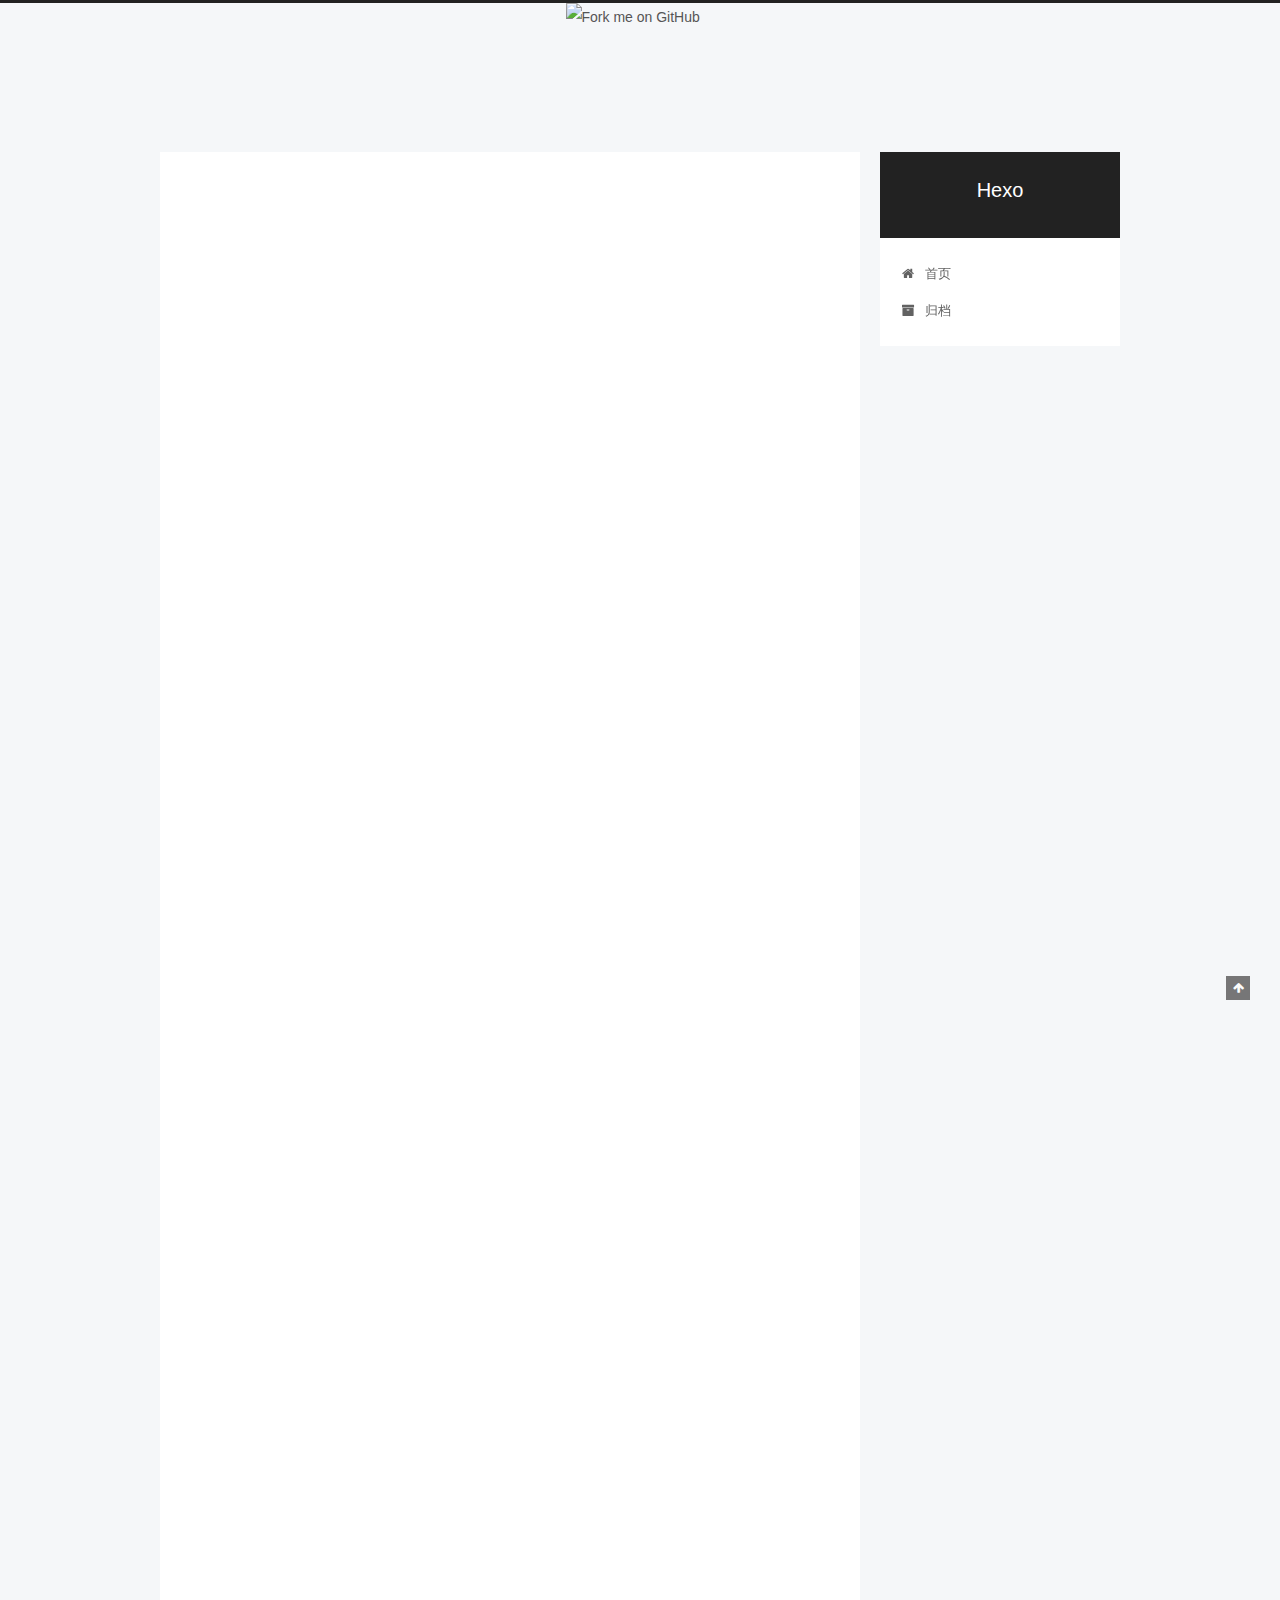
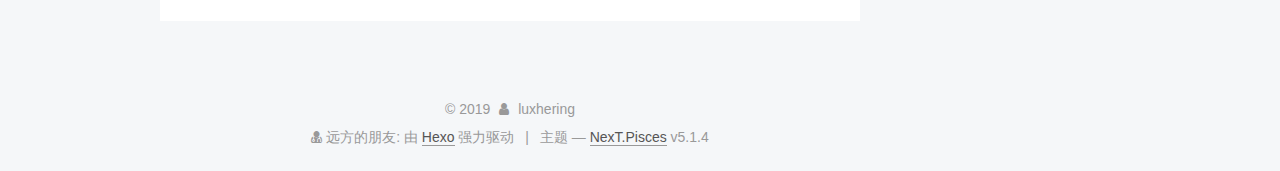
==== commit 2195aa72: "Site updated: 2019-04-17 00:39:11" ====
--- a/index.html
+++ b/index.html
@@ -1,302 +1,545 @@
 <!DOCTYPE html>
-<html>
+
+
+
+  
+
+
+<html class="theme-next pisces use-motion" lang="zh-Hans">
 <head><meta name="generator" content="Hexo 3.8.0">
-  <meta charset="utf-8">
-  
-  <meta name="renderer" content="webkit">
-  <meta http-equiv="X-UA-Compatible" content="IE=edge">
-  <link rel="dns-prefetch" href="http://yoursite.com">
-  <title>Hexo</title>
-  <meta name="viewport" content="width=device-width, initial-scale=1, maximum-scale=1">
-  <meta property="og:type" content="website">
+  <meta charset="UTF-8">
+<meta http-equiv="X-UA-Compatible" content="IE=edge">
+<meta name="viewport" content="width=device-width, initial-scale=1, maximum-scale=1">
+<meta name="theme-color" content="#222">
+
+
+
+
+
+
+
+
+
+<meta http-equiv="Cache-Control" content="no-transform">
+<meta http-equiv="Cache-Control" content="no-siteapp">
+
+
+
+
+
+
+
+
+
+
+
+
+
+
+
+
+  
+  
+  <link href="/lib/fancybox/source/jquery.fancybox.css?v=2.1.5" rel="stylesheet" type="text/css">
+
+
+
+
+
+
+
+<link href="/lib/font-awesome/css/font-awesome.min.css?v=4.6.2" rel="stylesheet" type="text/css">
+
+<link href="/css/main.css?v=5.1.4" rel="stylesheet" type="text/css">
+
+
+  <link rel="apple-touch-icon" sizes="180x180" href="/images/apple-touch-icon-next.png?v=5.1.4">
+
+
+  <link rel="icon" type="image/png" sizes="32x32" href="/images/favicon-32x32-next.png?v=5.1.4">
+
+
+  <link rel="icon" type="image/png" sizes="16x16" href="/images/favicon-16x16-next.png?v=5.1.4">
+
+
+  <link rel="mask-icon" href="/images/logo.svg?v=5.1.4" color="#222">
+
+
+
+
+
+  <meta name="keywords" content="Hexo, NexT">
+
+
+
+
+
+
+
+
+
+
+<meta property="og:type" content="website">
 <meta property="og:title" content="Hexo">
 <meta property="og:url" content="http://yoursite.com/index.html">
 <meta property="og:site_name" content="Hexo">
 <meta property="og:locale" content="zh-Hans">
 <meta name="twitter:card" content="summary">
 <meta name="twitter:title" content="Hexo">
-  
-    <link rel="alternative" href="/atom.xml" title="Hexo" type="application/atom+xml">
-  
-  
-    <link rel="icon" href="/favicon.png">
-  
-  <link rel="stylesheet" type="text/css" href="/./main.0cf68a.css">
-  <style type="text/css">
-  
-    #container.show {
-      background: linear-gradient(200deg,#a0cfe4,#e8c37e);
+
+
+
+<script type="text/javascript" id="hexo.configurations">
+  var NexT = window.NexT || {};
+  var CONFIG = {
+    root: '/',
+    scheme: 'Pisces',
+    version: '5.1.4',
+    sidebar: {"position":"right","display":"post","offset":12,"b2t":false,"scrollpercent":false,"onmobile":false},
+    fancybox: true,
+    tabs: true,
+    motion: {"enable":true,"async":false,"transition":{"post_block":"fadeIn","post_header":"slideDownIn","post_body":"slideDownIn","coll_header":"slideLeftIn","sidebar":"slideUpIn"}},
+    duoshuo: {
+      userId: '0',
+      author: '博主'
+    },
+    algolia: {
+      applicationID: '',
+      apiKey: '',
+      indexName: '',
+      hits: {"per_page":10},
+      labels: {"input_placeholder":"Search for Posts","hits_empty":"We didn't find any results for the search: ${query}","hits_stats":"${hits} results found in ${time} ms"}
     }
-  </style>
-  
-
-  
+  };
+</script>
+
+
+
+  <link rel="canonical" href="http://yoursite.com/">
+
+
+
+
+
+  <title>Hexo</title>
+  
+
+
+
+
+
+
+
 
 </head>
-</html>
-<body>
-  <div id="container" q-class="show:isCtnShow">
-    <canvas id="anm-canvas" class="anm-canvas"></canvas>
-    <div class="left-col" q-class="show:isShow">
-      
-<div class="overlay" style="background: #4d4d4d"></div>
-<div class="intrude-less">
-	<header id="header" class="inner">
-		<a href="/" class="profilepic">
-			<img src class="js-avatar">
-		</a>
-		<hgroup>
-		  <h1 class="header-author"><a href="/">luxhering</a></h1>
-		</hgroup>
-		
-
-		<nav class="header-menu">
-			<ul>
-			
-				<li><a href="/">主页</a></li>
-	        
-				<li><a href="/tags/随笔/">随笔</a></li>
-	        
-			</ul>
-		</nav>
-		<nav class="header-smart-menu">
-    		
-    			
-    			<a q-on="click: openSlider(e, 'innerArchive')" href="javascript:void(0)">所有文章</a>
-    			
-            
-    			
-    			<a q-on="click: openSlider(e, 'friends')" href="javascript:void(0)">友链</a>
-    			
-            
-    			
-    			<a q-on="click: openSlider(e, 'aboutme')" href="javascript:void(0)">关于我</a>
-    			
-            
-		</nav>
-		<nav class="header-nav">
-			<div class="social">
-				
-					<a class="github" target="_blank" href="#" title="github"><i class="icon-github"></i></a>
-		        
-					<a class="weibo" target="_blank" href="#" title="weibo"><i class="icon-weibo"></i></a>
-		        
-					<a class="rss" target="_blank" href="#" title="rss"><i class="icon-rss"></i></a>
-		        
-					<a class="zhihu" target="_blank" href="#" title="zhihu"><i class="icon-zhihu"></i></a>
-		        
-			</div>
-		</nav>
-	</header>		
+
+<body itemscope itemtype="http://schema.org/WebPage" lang="zh-Hans">
+
+  
+  
+    
+  
+
+  <div class="container sidebar-position-right 
+  page-home">
+    <div class="headband"></div>
+    <a href="https://github.com/Luxhering"><img width="149" height="149" src="https://github.blog/wp-content/uploads/2008/12/forkme_right_green_007200.png?resize=149%2C149" class="attachment-full size-full" alt="Fork me on GitHub" data-recalc-dims="1"></a>
+
+    <header id="header" class="header" itemscope itemtype="http://schema.org/WPHeader">
+      <div class="header-inner"><div class="site-brand-wrapper">
+  <div class="site-meta ">
+    
+
+    <div class="custom-logo-site-title">
+      <a href="/" class="brand" rel="start">
+        <span class="logo-line-before"><i></i></span>
+        <span class="site-title">Hexo</span>
+        <span class="logo-line-after"><i></i></span>
+      </a>
+    </div>
+      
+        <p class="site-subtitle"></p>
+      
+  </div>
+
+  <div class="site-nav-toggle">
+    <button>
+      <span class="btn-bar"></span>
+      <span class="btn-bar"></span>
+      <span class="btn-bar"></span>
+    </button>
+  </div>
 </div>
 
+<nav class="site-nav">
+  
+
+  
+    <ul id="menu" class="menu">
+      
+        
+        <li class="menu-item menu-item-home">
+          <a href="/" rel="section">
+            
+              <i class="menu-item-icon fa fa-fw fa-home"></i> <br>
+            
+            首页
+          </a>
+        </li>
+      
+        
+        <li class="menu-item menu-item-archives">
+          <a href="/archives/" rel="section">
+            
+              <i class="menu-item-icon fa fa-fw fa-archive"></i> <br>
+            
+            归档
+          </a>
+        </li>
+      
+
+      
+    </ul>
+  
+
+  
+</nav>
+
+
+
+ </div>
+    </header>
+
+    <main id="main" class="main">
+      <div class="main-inner">
+        <div class="content-wrap">
+          <div id="content" class="content">
+            
+  <section id="posts" class="posts-expand">
+    
+      
+
+  
+
+  
+  
+  
+
+  <article class="post post-type-normal" itemscope itemtype="http://schema.org/Article">
+  
+  
+  
+  <div class="post-block">
+    <link itemprop="mainEntityOfPage" href="http://yoursite.com/2019/03/31/page/">
+
+    <span hidden itemprop="author" itemscope itemtype="http://schema.org/Person">
+      <meta itemprop="name" content="luxhering">
+      <meta itemprop="description" content>
+      <meta itemprop="image" content="/images/1.jpg">
+    </span>
+
+    <span hidden itemprop="publisher" itemscope itemtype="http://schema.org/Organization">
+      <meta itemprop="name" content="Hexo">
+    </span>
+
+    
+      <header class="post-header">
+
+        
+        
+          <h1 class="post-title" itemprop="name headline">
+                
+                <a class="post-title-link" href="/2019/03/31/page/" itemprop="url">你好，一路工作室</a></h1>
+        
+
+        <div class="post-meta">
+          <span class="post-time">
+            
+              <span class="post-meta-item-icon">
+                <i class="fa fa-calendar-o"></i>
+              </span>
+              
+                <span class="post-meta-item-text">发表于</span>
+              
+              <time title="创建于" itemprop="dateCreated datePublished" datetime="2019-03-31T01:11:19+08:00">
+                2019-03-31
+              </time>
+            
+
+            
+
+            
+          </span>
+
+          
+
+          
+            
+          
+
+          
+          
+
+          
+
+          
+
+          
+
+        </div>
+      </header>
+    
+
+    
+    
+    
+    <div class="post-body" itemprop="articleBody">
+
+      
+      
+
+      
+        
+          
+            
+          
+        
+      
     </div>
-    <div class="mid-col" q-class="show:isShow,hide:isShow|isFalse">
-      
-<nav id="mobile-nav">
-  	<div class="overlay js-overlay" style="background: #4d4d4d"></div>
-	<div class="btnctn js-mobile-btnctn">
-  		<div class="slider-trigger list" q-on="click: openSlider(e)"><i class="icon icon-sort"></i></div>
-	</div>
-	<div class="intrude-less">
-		<header id="header" class="inner">
-			<div class="profilepic">
-				<img src class="js-avatar">
-			</div>
-			<hgroup>
-			  <h1 class="header-author js-header-author">luxhering</h1>
-			</hgroup>
-			
-			
-			
-				
-			
-				
-			
-			
-			
-			<nav class="header-nav">
-				<div class="social">
-					
-						<a class="github" target="_blank" href="#" title="github"><i class="icon-github"></i></a>
-			        
-						<a class="weibo" target="_blank" href="#" title="weibo"><i class="icon-weibo"></i></a>
-			        
-						<a class="rss" target="_blank" href="#" title="rss"><i class="icon-rss"></i></a>
-			        
-						<a class="zhihu" target="_blank" href="#" title="zhihu"><i class="icon-zhihu"></i></a>
-			        
-				</div>
-			</nav>
-
-			<nav class="header-menu js-header-menu">
-				<ul style="width: 50%">
-				
-				
-					<li style="width: 50%"><a href="/">主页</a></li>
-		        
-					<li style="width: 50%"><a href="/tags/随笔/">随笔</a></li>
-		        
-				</ul>
-			</nav>
-		</header>				
-	</div>
-	<div class="mobile-mask" style="display:none" q-show="isShow"></div>
-</nav>
-
-      <div id="wrapper" class="body-wrap">
-        <div class="menu-l">
-          <div class="canvas-wrap">
-            <canvas data-colors="#eaeaea" data-sectionHeight="100" data-contentId="js-content" id="myCanvas1" class="anm-canvas"></canvas>
-          </div>
-          <div id="js-content" class="content-ll">
-            
-  
-    <article id="post-page" class="article article-type-post  article-index" itemscope itemprop="blogPost">
-  <div class="article-inner">
-    
-      <header class="article-header">
-        
-  
-    <h1 itemprop="name">
-      <a class="article-title" href="/2019/03/31/page/">你好，一路工作室</a>
-    </h1>
-  
-
-        
-        <a href="/2019/03/31/page/" class="archive-article-date">
-  	<time datetime="2019-03-30T17:11:19.000Z" itemprop="datePublished"><i class="icon-calendar icon"></i>2019-03-31</time>
-</a>
-        
+    
+    
+    
+
+    
+
+    
+
+    
+
+    <footer class="post-footer">
+      
+
+      
+
+      
+
+      
+      
+        <div class="post-eof"></div>
+      
+    </footer>
+  </div>
+  
+  
+  
+  </article>
+
+
+    
+      
+
+  
+
+  
+  
+  
+
+  <article class="post post-type-normal" itemscope itemtype="http://schema.org/Article">
+  
+  
+  
+  <div class="post-block">
+    <link itemprop="mainEntityOfPage" href="http://yoursite.com/2019/03/25/何夜无月，何处无竹柏！lx/">
+
+    <span hidden itemprop="author" itemscope itemtype="http://schema.org/Person">
+      <meta itemprop="name" content="luxhering">
+      <meta itemprop="description" content>
+      <meta itemprop="image" content="/images/1.jpg">
+    </span>
+
+    <span hidden itemprop="publisher" itemscope itemtype="http://schema.org/Organization">
+      <meta itemprop="name" content="Hexo">
+    </span>
+
+    
+      <header class="post-header">
+
+        
+        
+          <h1 class="post-title" itemprop="name headline">
+                
+                <a class="post-title-link" href="/2019/03/25/何夜无月，何处无竹柏！lx/" itemprop="url">何夜无月，何处无竹柏！Luxhering</a></h1>
+        
+
+        <div class="post-meta">
+          <span class="post-time">
+            
+              <span class="post-meta-item-icon">
+                <i class="fa fa-calendar-o"></i>
+              </span>
+              
+                <span class="post-meta-item-text">发表于</span>
+              
+              <time title="创建于" itemprop="dateCreated datePublished" datetime="2019-03-25T23:11:48+08:00">
+                2019-03-25
+              </time>
+            
+
+            
+
+            
+          </span>
+
+          
+
+          
+            
+          
+
+          
+          
+
+          
+
+          
+
+          
+
+        </div>
       </header>
     
-    <div class="article-entry" itemprop="articleBody">
-      
-        
-      
-
+
+    
+    
+    
+    <div class="post-body" itemprop="articleBody">
+
+      
+      
+
+      
+        
+          
+            
+          
+        
       
     </div>
-    <div class="article-info article-info-index">
-      
-      
-      
-
-      
-        <p class="article-more-link">
-          <a class="article-more-a" href="/2019/03/31/page/">展开全文 >></a>
-        </p>
-      
-
-      
-      <div class="clearfix"></div>
-    </div>
+    
+    
+    
+
+    
+
+    
+
+    
+
+    <footer class="post-footer">
+      
+
+      
+
+      
+
+      
+      
+        <div class="post-eof"></div>
+      
+    </footer>
   </div>
-</article>
-
-<aside class="wrap-side-operation">
-    <div class="mod-side-operation">
-        
-        <div class="jump-container" id="js-jump-container" style="display:none;">
-            <a href="javascript:void(0)" class="mod-side-operation__jump-to-top">
-                <i class="icon-font icon-back"></i>
-            </a>
-            <div id="js-jump-plan-container" class="jump-plan-container" style="top: -11px;">
-                <i class="icon-font icon-plane jump-plane"></i>
-            </div>
+  
+  
+  
+  </article>
+
+
+    
+      
+
+  
+
+  
+  
+  
+
+  <article class="post post-type-normal" itemscope itemtype="http://schema.org/Article">
+  
+  
+  
+  <div class="post-block">
+    <link itemprop="mainEntityOfPage" href="http://yoursite.com/2019/03/25/hello-world/">
+
+    <span hidden itemprop="author" itemscope itemtype="http://schema.org/Person">
+      <meta itemprop="name" content="luxhering">
+      <meta itemprop="description" content>
+      <meta itemprop="image" content="/images/1.jpg">
+    </span>
+
+    <span hidden itemprop="publisher" itemscope itemtype="http://schema.org/Organization">
+      <meta itemprop="name" content="Hexo">
+    </span>
+
+    
+      <header class="post-header">
+
+        
+        
+          <h1 class="post-title" itemprop="name headline">
+                
+                <a class="post-title-link" href="/2019/03/25/hello-world/" itemprop="url">Hello World</a></h1>
+        
+
+        <div class="post-meta">
+          <span class="post-time">
+            
+              <span class="post-meta-item-icon">
+                <i class="fa fa-calendar-o"></i>
+              </span>
+              
+                <span class="post-meta-item-text">发表于</span>
+              
+              <time title="创建于" itemprop="dateCreated datePublished" datetime="2019-03-25T22:09:25+08:00">
+                2019-03-25
+              </time>
+            
+
+            
+
+            
+          </span>
+
+          
+
+          
+            
+          
+
+          
+          
+
+          
+
+          
+
+          
+
         </div>
-        
-        
-    </div>
-</aside>
-
-
-
-
-  
-    <article id="post-何夜无月，何处无竹柏！lx" class="article article-type-post  article-index" itemscope itemprop="blogPost">
-  <div class="article-inner">
-    
-      <header class="article-header">
-        
-  
-    <h1 itemprop="name">
-      <a class="article-title" href="/2019/03/25/何夜无月，何处无竹柏！lx/">何夜无月，何处无竹柏！Luxhering</a>
-    </h1>
-  
-
-        
-        <a href="/2019/03/25/何夜无月，何处无竹柏！lx/" class="archive-article-date">
-  	<time datetime="2019-03-25T15:11:48.000Z" itemprop="datePublished"><i class="icon-calendar icon"></i>2019-03-25</time>
-</a>
-        
       </header>
     
-    <div class="article-entry" itemprop="articleBody">
-      
-        
-      
-
-      
-    </div>
-    <div class="article-info article-info-index">
-      
-      
-      
-
-      
-        <p class="article-more-link">
-          <a class="article-more-a" href="/2019/03/25/何夜无月，何处无竹柏！lx/">展开全文 >></a>
-        </p>
-      
-
-      
-      <div class="clearfix"></div>
-    </div>
-  </div>
-</article>
-
-<aside class="wrap-side-operation">
-    <div class="mod-side-operation">
-        
-        <div class="jump-container" id="js-jump-container" style="display:none;">
-            <a href="javascript:void(0)" class="mod-side-operation__jump-to-top">
-                <i class="icon-font icon-back"></i>
-            </a>
-            <div id="js-jump-plan-container" class="jump-plan-container" style="top: -11px;">
-                <i class="icon-font icon-plane jump-plane"></i>
-            </div>
-        </div>
-        
-        
-    </div>
-</aside>
-
-
-
-
-  
-    <article id="post-hello-world" class="article article-type-post  article-index" itemscope itemprop="blogPost">
-  <div class="article-inner">
-    
-      <header class="article-header">
-        
-  
-    <h1 itemprop="name">
-      <a class="article-title" href="/2019/03/25/hello-world/">Hello World</a>
-    </h1>
-  
-
-        
-        <a href="/2019/03/25/hello-world/" class="archive-article-date">
-  	<time datetime="2019-03-25T14:09:25.180Z" itemprop="datePublished"><i class="icon-calendar icon"></i>2019-03-25</time>
-</a>
-        
-      </header>
-    
-    <div class="article-entry" itemprop="articleBody">
-      
-        <p>Welcome to <a href="https://hexo.io/" target="_blank" rel="noopener">Hexo</a>! This is your very first post. Check <a href="https://hexo.io/docs/" target="_blank" rel="noopener">documentation</a> for more info. If you get any problems when using Hexo, you can find the answer in <a href="https://hexo.io/docs/troubleshooting.html" target="_blank" rel="noopener">troubleshooting</a> or you can ask me on <a href="https://github.com/hexojs/hexo/issues" target="_blank" rel="noopener">GitHub</a>.</p>
+
+    
+    
+    
+    <div class="post-body" itemprop="articleBody">
+
+      
+      
+
+      
+        
+          
+            <p>Welcome to <a href="https://hexo.io/" target="_blank" rel="noopener">Hexo</a>! This is your very first post. Check <a href="https://hexo.io/docs/" target="_blank" rel="noopener">documentation</a> for more info. If you get any problems when using Hexo, you can find the answer in <a href="https://hexo.io/docs/troubleshooting.html" target="_blank" rel="noopener">troubleshooting</a> or you can ask me on <a href="https://github.com/hexojs/hexo/issues" target="_blank" rel="noopener">GitHub</a>.</p>
 <h2 id="Quick-Start"><a href="#Quick-Start" class="headerlink" title="Quick Start"></a>Quick Start</h2><h3 id="Create-a-new-post"><a href="#Create-a-new-post" class="headerlink" title="Create a new post"></a>Create a new post</h3><figure class="highlight bash"><table><tr><td class="gutter"><pre><span class="line">1</span><br></pre></td><td class="code"><pre><span class="line">$ hexo new <span class="string">"My New Post"</span></span><br></pre></td></tr></table></figure>
 <p>More info: <a href="https://hexo.io/docs/writing.html" target="_blank" rel="noopener">Writing</a></p>
 <h3 id="Run-server"><a href="#Run-server" class="headerlink" title="Run server"></a>Run server</h3><figure class="highlight bash"><table><tr><td class="gutter"><pre><span class="line">1</span><br></pre></td><td class="code"><pre><span class="line">$ hexo server</span><br></pre></td></tr></table></figure>
@@ -306,293 +549,322 @@
 <h3 id="Deploy-to-remote-sites"><a href="#Deploy-to-remote-sites" class="headerlink" title="Deploy to remote sites"></a>Deploy to remote sites</h3><figure class="highlight bash"><table><tr><td class="gutter"><pre><span class="line">1</span><br></pre></td><td class="code"><pre><span class="line">$ hexo deploy</span><br></pre></td></tr></table></figure>
 <p>More info: <a href="https://hexo.io/docs/deployment.html" target="_blank" rel="noopener">Deployment</a></p>
 
-      
-
+          
+        
       
     </div>
-    <div class="article-info article-info-index">
-      
-      
-      
-
-      
-        <p class="article-more-link">
-          <a class="article-more-a" href="/2019/03/25/hello-world/">展开全文 >></a>
-        </p>
-      
-
-      
-      <div class="clearfix"></div>
+    
+    
+    
+
+    
+
+    
+
+    
+
+    <footer class="post-footer">
+      
+
+      
+
+      
+
+      
+      
+        <div class="post-eof"></div>
+      
+    </footer>
+  </div>
+  
+  
+  
+  </article>
+
+
+    
+  </section>
+
+  
+
+
+          </div>
+          
+
+
+          
+
+        </div>
+        
+          
+  
+  <div class="sidebar-toggle">
+    <div class="sidebar-toggle-line-wrap">
+      <span class="sidebar-toggle-line sidebar-toggle-line-first"></span>
+      <span class="sidebar-toggle-line sidebar-toggle-line-middle"></span>
+      <span class="sidebar-toggle-line sidebar-toggle-line-last"></span>
     </div>
   </div>
-</article>
-
-<aside class="wrap-side-operation">
-    <div class="mod-side-operation">
-        
-        <div class="jump-container" id="js-jump-container" style="display:none;">
-            <a href="javascript:void(0)" class="mod-side-operation__jump-to-top">
-                <i class="icon-font icon-back"></i>
-            </a>
-            <div id="js-jump-plan-container" class="jump-plan-container" style="top: -11px;">
-                <i class="icon-font icon-plane jump-plane"></i>
-            </div>
+
+  <aside id="sidebar" class="sidebar">
+    
+    <div class="sidebar-inner">
+
+      
+
+      
+
+      <section class="site-overview-wrap sidebar-panel sidebar-panel-active">
+        <div class="site-overview">
+          <div class="site-author motion-element" itemprop="author" itemscope itemtype="http://schema.org/Person">
+            
+              <img class="site-author-image" itemprop="image" src="/images/1.jpg" alt="luxhering">
+            
+              <p class="site-author-name" itemprop="name">luxhering</p>
+              <p class="site-description motion-element" itemprop="description"></p>
+          </div>
+
+          <nav class="site-state motion-element">
+
+            
+              <div class="site-state-item site-state-posts">
+              
+                <a href="/archives/">
+              
+                  <span class="site-state-item-count">3</span>
+                  <span class="site-state-item-name">日志</span>
+                </a>
+              </div>
+            
+
+            
+
+            
+
+          </nav>
+
+          
+
+          
+
+          
+          
+
+          
+          
+
+          
+
         </div>
-        
-        
+      </section>
+
+      
+
+      
+
     </div>
-</aside>
-
-
-
-
-  
-  
-
-
-          </div>
-        </div>
+  </aside>
+
+
+        
       </div>
-      <footer id="footer">
-  <div class="outer">
-    <div id="footer-info">
-    	<div class="footer-left">
-    		&copy; 2019 luxhering
-    	</div>
-      	<div class="footer-right">
-      		<a href="http://hexo.io/" target="_blank">Hexo</a>  Theme <a href="https://github.com/litten/hexo-theme-yilia" target="_blank">Yilia</a> by Litten
-      	</div>
-    </div>
+    </main>
+
+    <footer id="footer" class="footer">
+      <div class="footer-inner">
+        <script async src="https://dn-lbstatics.qbox.me/busuanzi/2.3/busuanzi.pure.mini.js"></script>
+
+ <div class="copyright">&copy; <span itemprop="copyrightYear">2019</span>
+  <span class="with-love">
+    <i class="fa fa-user"></i>
+  </span>
+  <span class="author" itemprop="copyrightHolder">luxhering</span>
+
+  
+</div>
+<div class="powered-by">
+<i class="fa fa-user-md"></i><span id="busuanzi_container_site_uv">
+  远方的朋友:<span id="busuanzi_value_site_uv"></span>
+</span>
+</div>
+
+  <div class="powered-by">由 <a class="theme-link" target="_blank" href="https://hexo.io">Hexo</a> 强力驱动</div>
+
+
+
+  <span class="post-meta-divider">|</span>
+
+
+
+  <div class="theme-info">主题 &mdash; <a class="theme-link" target="_blank" href="https://github.com/iissnan/hexo-theme-next">NexT.Pisces</a> v5.1.4</div>
+
+
+
+
+        
+
+
+
+
+
+
+
+        
+      </div>
+    </footer>
+
+    
+      <div class="back-to-top">
+        <i class="fa fa-arrow-up"></i>
+        
+      </div>
+    
+
+    
+
   </div>
-</footer>
-    </div>
-    <script>
-	var yiliaConfig = {
-		mathjax: false,
-		isHome: true,
-		isPost: false,
-		isArchive: false,
-		isTag: false,
-		isCategory: false,
-		open_in_new: false,
-		toc_hide_index: true,
-		root: "/",
-		innerArchive: true,
-		showTags: false
-	}
+
+  
+
+<script type="text/javascript">
+  if (Object.prototype.toString.call(window.Promise) !== '[object Function]') {
+    window.Promise = null;
+  }
 </script>
 
-<script>!function(t){function n(e){if(r[e])return r[e].exports;var i=r[e]={exports:{},id:e,loaded:!1};return t[e].call(i.exports,i,i.exports,n),i.loaded=!0,i.exports}var r={};n.m=t,n.c=r,n.p="./",n(0)}([function(t,n,r){r(195),t.exports=r(191)},function(t,n,r){var e=r(3),i=r(52),o=r(27),u=r(28),c=r(53),f="prototype",a=function(t,n,r){var s,l,h,v,p=t&a.F,d=t&a.G,y=t&a.S,g=t&a.P,b=t&a.B,m=d?e:y?e[n]||(e[n]={}):(e[n]||{})[f],x=d?i:i[n]||(i[n]={}),w=x[f]||(x[f]={});d&&(r=n);for(s in r)l=!p&&m&&void 0!==m[s],h=(l?m:r)[s],v=b&&l?c(h,e):g&&"function"==typeof h?c(Function.call,h):h,m&&u(m,s,h,t&a.U),x[s]!=h&&o(x,s,v),g&&w[s]!=h&&(w[s]=h)};e.core=i,a.F=1,a.G=2,a.S=4,a.P=8,a.B=16,a.W=32,a.U=64,a.R=128,t.exports=a},function(t,n,r){var e=r(6);t.exports=function(t){if(!e(t))throw TypeError(t+" is not an object!");return t}},function(t,n){var r=t.exports="undefined"!=typeof window&&window.Math==Math?window:"undefined"!=typeof self&&self.Math==Math?self:Function("return this")();"number"==typeof __g&&(__g=r)},function(t,n){t.exports=function(t){try{return!!t()}catch(t){return!0}}},function(t,n){var r=t.exports="undefined"!=typeof window&&window.Math==Math?window:"undefined"!=typeof self&&self.Math==Math?self:Function("return this")();"number"==typeof __g&&(__g=r)},function(t,n){t.exports=function(t){return"object"==typeof t?null!==t:"function"==typeof t}},function(t,n,r){var e=r(126)("wks"),i=r(76),o=r(3).Symbol,u="function"==typeof o;(t.exports=function(t){return e[t]||(e[t]=u&&o[t]||(u?o:i)("Symbol."+t))}).store=e},function(t,n){var r={}.hasOwnProperty;t.exports=function(t,n){return r.call(t,n)}},function(t,n,r){var e=r(94),i=r(33);t.exports=function(t){return e(i(t))}},function(t,n,r){t.exports=!r(4)(function(){return 7!=Object.defineProperty({},"a",{get:function(){return 7}}).a})},function(t,n,r){var e=r(2),i=r(167),o=r(50),u=Object.defineProperty;n.f=r(10)?Object.defineProperty:function(t,n,r){if(e(t),n=o(n,!0),e(r),i)try{return u(t,n,r)}catch(t){}if("get"in r||"set"in r)throw TypeError("Accessors not supported!");return"value"in r&&(t[n]=r.value),t}},function(t,n,r){t.exports=!r(18)(function(){return 7!=Object.defineProperty({},"a",{get:function(){return 7}}).a})},function(t,n,r){var e=r(14),i=r(22);t.exports=r(12)?function(t,n,r){return e.f(t,n,i(1,r))}:function(t,n,r){return t[n]=r,t}},function(t,n,r){var e=r(20),i=r(58),o=r(42),u=Object.defineProperty;n.f=r(12)?Object.defineProperty:function(t,n,r){if(e(t),n=o(n,!0),e(r),i)try{return u(t,n,r)}catch(t){}if("get"in r||"set"in r)throw TypeError("Accessors not supported!");return"value"in r&&(t[n]=r.value),t}},function(t,n,r){var e=r(40)("wks"),i=r(23),o=r(5).Symbol,u="function"==typeof o;(t.exports=function(t){return e[t]||(e[t]=u&&o[t]||(u?o:i)("Symbol."+t))}).store=e},function(t,n,r){var e=r(67),i=Math.min;t.exports=function(t){return t>0?i(e(t),9007199254740991):0}},function(t,n,r){var e=r(46);t.exports=function(t){return Object(e(t))}},function(t,n){t.exports=function(t){try{return!!t()}catch(t){return!0}}},function(t,n,r){var e=r(63),i=r(34);t.exports=Object.keys||function(t){return e(t,i)}},function(t,n,r){var e=r(21);t.exports=function(t){if(!e(t))throw TypeError(t+" is not an object!");return t}},function(t,n){t.exports=function(t){return"object"==typeof t?null!==t:"function"==typeof t}},function(t,n){t.exports=function(t,n){return{enumerable:!(1&t),configurable:!(2&t),writable:!(4&t),value:n}}},function(t,n){var r=0,e=Math.random();t.exports=function(t){return"Symbol(".concat(void 0===t?"":t,")_",(++r+e).toString(36))}},function(t,n){var r={}.hasOwnProperty;t.exports=function(t,n){return r.call(t,n)}},function(t,n){var r=t.exports={version:"2.4.0"};"number"==typeof __e&&(__e=r)},function(t,n){t.exports=function(t){if("function"!=typeof t)throw TypeError(t+" is not a function!");return t}},function(t,n,r){var e=r(11),i=r(66);t.exports=r(10)?function(t,n,r){return e.f(t,n,i(1,r))}:function(t,n,r){return t[n]=r,t}},function(t,n,r){var e=r(3),i=r(27),o=r(24),u=r(76)("src"),c="toString",f=Function[c],a=(""+f).split(c);r(52).inspectSource=function(t){return f.call(t)},(t.exports=function(t,n,r,c){var f="function"==typeof r;f&&(o(r,"name")||i(r,"name",n)),t[n]!==r&&(f&&(o(r,u)||i(r,u,t[n]?""+t[n]:a.join(String(n)))),t===e?t[n]=r:c?t[n]?t[n]=r:i(t,n,r):(delete t[n],i(t,n,r)))})(Function.prototype,c,function(){return"function"==typeof this&&this[u]||f.call(this)})},function(t,n,r){var e=r(1),i=r(4),o=r(46),u=function(t,n,r,e){var i=String(o(t)),u="<"+n;return""!==r&&(u+=" "+r+'="'+String(e).replace(/"/g,"&quot;")+'"'),u+">"+i+"</"+n+">"};t.exports=function(t,n){var r={};r[t]=n(u),e(e.P+e.F*i(function(){var n=""[t]('"');return n!==n.toLowerCase()||n.split('"').length>3}),"String",r)}},function(t,n,r){var e=r(115),i=r(46);t.exports=function(t){return e(i(t))}},function(t,n,r){var e=r(116),i=r(66),o=r(30),u=r(50),c=r(24),f=r(167),a=Object.getOwnPropertyDescriptor;n.f=r(10)?a:function(t,n){if(t=o(t),n=u(n,!0),f)try{return a(t,n)}catch(t){}if(c(t,n))return i(!e.f.call(t,n),t[n])}},function(t,n,r){var e=r(24),i=r(17),o=r(145)("IE_PROTO"),u=Object.prototype;t.exports=Object.getPrototypeOf||function(t){return t=i(t),e(t,o)?t[o]:"function"==typeof t.constructor&&t instanceof t.constructor?t.constructor.prototype:t instanceof Object?u:null}},function(t,n){t.exports=function(t){if(void 0==t)throw TypeError("Can't call method on  "+t);return t}},function(t,n){t.exports="constructor,hasOwnProperty,isPrototypeOf,propertyIsEnumerable,toLocaleString,toString,valueOf".split(",")},function(t,n){t.exports={}},function(t,n){t.exports=!0},function(t,n){n.f={}.propertyIsEnumerable},function(t,n,r){var e=r(14).f,i=r(8),o=r(15)("toStringTag");t.exports=function(t,n,r){t&&!i(t=r?t:t.prototype,o)&&e(t,o,{configurable:!0,value:n})}},function(t,n,r){var e=r(40)("keys"),i=r(23);t.exports=function(t){return e[t]||(e[t]=i(t))}},function(t,n,r){var e=r(5),i="__core-js_shared__",o=e[i]||(e[i]={});t.exports=function(t){return o[t]||(o[t]={})}},function(t,n){var r=Math.ceil,e=Math.floor;t.exports=function(t){return isNaN(t=+t)?0:(t>0?e:r)(t)}},function(t,n,r){var e=r(21);t.exports=function(t,n){if(!e(t))return t;var r,i;if(n&&"function"==typeof(r=t.toString)&&!e(i=r.call(t)))return i;if("function"==typeof(r=t.valueOf)&&!e(i=r.call(t)))return i;if(!n&&"function"==typeof(r=t.toString)&&!e(i=r.call(t)))return i;throw TypeError("Can't convert object to primitive value")}},function(t,n,r){var e=r(5),i=r(25),o=r(36),u=r(44),c=r(14).f;t.exports=function(t){var n=i.Symbol||(i.Symbol=o?{}:e.Symbol||{});"_"==t.charAt(0)||t in n||c(n,t,{value:u.f(t)})}},function(t,n,r){n.f=r(15)},function(t,n){var r={}.toString;t.exports=function(t){return r.call(t).slice(8,-1)}},function(t,n){t.exports=function(t){if(void 0==t)throw TypeError("Can't call method on  "+t);return t}},function(t,n,r){var e=r(4);t.exports=function(t,n){return!!t&&e(function(){n?t.call(null,function(){},1):t.call(null)})}},function(t,n,r){var e=r(53),i=r(115),o=r(17),u=r(16),c=r(203);t.exports=function(t,n){var r=1==t,f=2==t,a=3==t,s=4==t,l=6==t,h=5==t||l,v=n||c;return function(n,c,p){for(var d,y,g=o(n),b=i(g),m=e(c,p,3),x=u(b.length),w=0,S=r?v(n,x):f?v(n,0):void 0;x>w;w++)if((h||w in b)&&(d=b[w],y=m(d,w,g),t))if(r)S[w]=y;else if(y)switch(t){case 3:return!0;case 5:return d;case 6:return w;case 2:S.push(d)}else if(s)return!1;return l?-1:a||s?s:S}}},function(t,n,r){var e=r(1),i=r(52),o=r(4);t.exports=function(t,n){var r=(i.Object||{})[t]||Object[t],u={};u[t]=n(r),e(e.S+e.F*o(function(){r(1)}),"Object",u)}},function(t,n,r){var e=r(6);t.exports=function(t,n){if(!e(t))return t;var r,i;if(n&&"function"==typeof(r=t.toString)&&!e(i=r.call(t)))return i;if("function"==typeof(r=t.valueOf)&&!e(i=r.call(t)))return i;if(!n&&"function"==typeof(r=t.toString)&&!e(i=r.call(t)))return i;throw TypeError("Can't convert object to primitive value")}},function(t,n,r){var e=r(5),i=r(25),o=r(91),u=r(13),c="prototype",f=function(t,n,r){var a,s,l,h=t&f.F,v=t&f.G,p=t&f.S,d=t&f.P,y=t&f.B,g=t&f.W,b=v?i:i[n]||(i[n]={}),m=b[c],x=v?e:p?e[n]:(e[n]||{})[c];v&&(r=n);for(a in r)(s=!h&&x&&void 0!==x[a])&&a in b||(l=s?x[a]:r[a],b[a]=v&&"function"!=typeof x[a]?r[a]:y&&s?o(l,e):g&&x[a]==l?function(t){var n=function(n,r,e){if(this instanceof t){switch(arguments.length){case 0:return new t;case 1:return new t(n);case 2:return new t(n,r)}return new t(n,r,e)}return t.apply(this,arguments)};return n[c]=t[c],n}(l):d&&"function"==typeof l?o(Function.call,l):l,d&&((b.virtual||(b.virtual={}))[a]=l,t&f.R&&m&&!m[a]&&u(m,a,l)))};f.F=1,f.G=2,f.S=4,f.P=8,f.B=16,f.W=32,f.U=64,f.R=128,t.exports=f},function(t,n){var r=t.exports={version:"2.4.0"};"number"==typeof __e&&(__e=r)},function(t,n,r){var e=r(26);t.exports=function(t,n,r){if(e(t),void 0===n)return t;switch(r){case 1:return function(r){return t.call(n,r)};case 2:return function(r,e){return t.call(n,r,e)};case 3:return function(r,e,i){return t.call(n,r,e,i)}}return function(){return t.apply(n,arguments)}}},function(t,n,r){var e=r(183),i=r(1),o=r(126)("metadata"),u=o.store||(o.store=new(r(186))),c=function(t,n,r){var i=u.get(t);if(!i){if(!r)return;u.set(t,i=new e)}var o=i.get(n);if(!o){if(!r)return;i.set(n,o=new e)}return o},f=function(t,n,r){var e=c(n,r,!1);return void 0!==e&&e.has(t)},a=function(t,n,r){var e=c(n,r,!1);return void 0===e?void 0:e.get(t)},s=function(t,n,r,e){c(r,e,!0).set(t,n)},l=function(t,n){var r=c(t,n,!1),e=[];return r&&r.forEach(function(t,n){e.push(n)}),e},h=function(t){return void 0===t||"symbol"==typeof t?t:String(t)},v=function(t){i(i.S,"Reflect",t)};t.exports={store:u,map:c,has:f,get:a,set:s,keys:l,key:h,exp:v}},function(t,n,r){"use strict";if(r(10)){var e=r(69),i=r(3),o=r(4),u=r(1),c=r(127),f=r(152),a=r(53),s=r(68),l=r(66),h=r(27),v=r(73),p=r(67),d=r(16),y=r(75),g=r(50),b=r(24),m=r(180),x=r(114),w=r(6),S=r(17),_=r(137),O=r(70),E=r(32),P=r(71).f,j=r(154),F=r(76),M=r(7),A=r(48),N=r(117),T=r(146),I=r(155),k=r(80),L=r(123),R=r(74),C=r(130),D=r(160),U=r(11),W=r(31),G=U.f,B=W.f,V=i.RangeError,z=i.TypeError,q=i.Uint8Array,K="ArrayBuffer",J="Shared"+K,Y="BYTES_PER_ELEMENT",H="prototype",$=Array[H],X=f.ArrayBuffer,Q=f.DataView,Z=A(0),tt=A(2),nt=A(3),rt=A(4),et=A(5),it=A(6),ot=N(!0),ut=N(!1),ct=I.values,ft=I.keys,at=I.entries,st=$.lastIndexOf,lt=$.reduce,ht=$.reduceRight,vt=$.join,pt=$.sort,dt=$.slice,yt=$.toString,gt=$.toLocaleString,bt=M("iterator"),mt=M("toStringTag"),xt=F("typed_constructor"),wt=F("def_constructor"),St=c.CONSTR,_t=c.TYPED,Ot=c.VIEW,Et="Wrong length!",Pt=A(1,function(t,n){return Tt(T(t,t[wt]),n)}),jt=o(function(){return 1===new q(new Uint16Array([1]).buffer)[0]}),Ft=!!q&&!!q[H].set&&o(function(){new q(1).set({})}),Mt=function(t,n){if(void 0===t)throw z(Et);var r=+t,e=d(t);if(n&&!m(r,e))throw V(Et);return e},At=function(t,n){var r=p(t);if(r<0||r%n)throw V("Wrong offset!");return r},Nt=function(t){if(w(t)&&_t in t)return t;throw z(t+" is not a typed array!")},Tt=function(t,n){if(!(w(t)&&xt in t))throw z("It is not a typed array constructor!");return new t(n)},It=function(t,n){return kt(T(t,t[wt]),n)},kt=function(t,n){for(var r=0,e=n.length,i=Tt(t,e);e>r;)i[r]=n[r++];return i},Lt=function(t,n,r){G(t,n,{get:function(){return this._d[r]}})},Rt=function(t){var n,r,e,i,o,u,c=S(t),f=arguments.length,s=f>1?arguments[1]:void 0,l=void 0!==s,h=j(c);if(void 0!=h&&!_(h)){for(u=h.call(c),e=[],n=0;!(o=u.next()).done;n++)e.push(o.value);c=e}for(l&&f>2&&(s=a(s,arguments[2],2)),n=0,r=d(c.length),i=Tt(this,r);r>n;n++)i[n]=l?s(c[n],n):c[n];return i},Ct=function(){for(var t=0,n=arguments.length,r=Tt(this,n);n>t;)r[t]=arguments[t++];return r},Dt=!!q&&o(function(){gt.call(new q(1))}),Ut=function(){return gt.apply(Dt?dt.call(Nt(this)):Nt(this),arguments)},Wt={copyWithin:function(t,n){return D.call(Nt(this),t,n,arguments.length>2?arguments[2]:void 0)},every:function(t){return rt(Nt(this),t,arguments.length>1?arguments[1]:void 0)},fill:function(t){return C.apply(Nt(this),arguments)},filter:function(t){return It(this,tt(Nt(this),t,arguments.length>1?arguments[1]:void 0))},find:function(t){return et(Nt(this),t,arguments.length>1?arguments[1]:void 0)},findIndex:function(t){return it(Nt(this),t,arguments.length>1?arguments[1]:void 0)},forEach:function(t){Z(Nt(this),t,arguments.length>1?arguments[1]:void 0)},indexOf:function(t){return ut(Nt(this),t,arguments.length>1?arguments[1]:void 0)},includes:function(t){return ot(Nt(this),t,arguments.length>1?arguments[1]:void 0)},join:function(t){return vt.apply(Nt(this),arguments)},lastIndexOf:function(t){return st.apply(Nt(this),arguments)},map:function(t){return Pt(Nt(this),t,arguments.length>1?arguments[1]:void 0)},reduce:function(t){return lt.apply(Nt(this),arguments)},reduceRight:function(t){return ht.apply(Nt(this),arguments)},reverse:function(){for(var t,n=this,r=Nt(n).length,e=Math.floor(r/2),i=0;i<e;)t=n[i],n[i++]=n[--r],n[r]=t;return n},some:function(t){return nt(Nt(this),t,arguments.length>1?arguments[1]:void 0)},sort:function(t){return pt.call(Nt(this),t)},subarray:function(t,n){var r=Nt(this),e=r.length,i=y(t,e);return new(T(r,r[wt]))(r.buffer,r.byteOffset+i*r.BYTES_PER_ELEMENT,d((void 0===n?e:y(n,e))-i))}},Gt=function(t,n){return It(this,dt.call(Nt(this),t,n))},Bt=function(t){Nt(this);var n=At(arguments[1],1),r=this.length,e=S(t),i=d(e.length),o=0;if(i+n>r)throw V(Et);for(;o<i;)this[n+o]=e[o++]},Vt={entries:function(){return at.call(Nt(this))},keys:function(){return ft.call(Nt(this))},values:function(){return ct.call(Nt(this))}},zt=function(t,n){return w(t)&&t[_t]&&"symbol"!=typeof n&&n in t&&String(+n)==String(n)},qt=function(t,n){return zt(t,n=g(n,!0))?l(2,t[n]):B(t,n)},Kt=function(t,n,r){return!(zt(t,n=g(n,!0))&&w(r)&&b(r,"value"))||b(r,"get")||b(r,"set")||r.configurable||b(r,"writable")&&!r.writable||b(r,"enumerable")&&!r.enumerable?G(t,n,r):(t[n]=r.value,t)};St||(W.f=qt,U.f=Kt),u(u.S+u.F*!St,"Object",{getOwnPropertyDescriptor:qt,defineProperty:Kt}),o(function(){yt.call({})})&&(yt=gt=function(){return vt.call(this)});var Jt=v({},Wt);v(Jt,Vt),h(Jt,bt,Vt.values),v(Jt,{slice:Gt,set:Bt,constructor:function(){},toString:yt,toLocaleString:Ut}),Lt(Jt,"buffer","b"),Lt(Jt,"byteOffset","o"),Lt(Jt,"byteLength","l"),Lt(Jt,"length","e"),G(Jt,mt,{get:function(){return this[_t]}}),t.exports=function(t,n,r,f){f=!!f;var a=t+(f?"Clamped":"")+"Array",l="Uint8Array"!=a,v="get"+t,p="set"+t,y=i[a],g=y||{},b=y&&E(y),m=!y||!c.ABV,S={},_=y&&y[H],j=function(t,r){var e=t._d;return e.v[v](r*n+e.o,jt)},F=function(t,r,e){var i=t._d;f&&(e=(e=Math.round(e))<0?0:e>255?255:255&e),i.v[p](r*n+i.o,e,jt)},M=function(t,n){G(t,n,{get:function(){return j(this,n)},set:function(t){return F(this,n,t)},enumerable:!0})};m?(y=r(function(t,r,e,i){s(t,y,a,"_d");var o,u,c,f,l=0,v=0;if(w(r)){if(!(r instanceof X||(f=x(r))==K||f==J))return _t in r?kt(y,r):Rt.call(y,r);o=r,v=At(e,n);var p=r.byteLength;if(void 0===i){if(p%n)throw V(Et);if((u=p-v)<0)throw V(Et)}else if((u=d(i)*n)+v>p)throw V(Et);c=u/n}else c=Mt(r,!0),u=c*n,o=new X(u);for(h(t,"_d",{b:o,o:v,l:u,e:c,v:new Q(o)});l<c;)M(t,l++)}),_=y[H]=O(Jt),h(_,"constructor",y)):L(function(t){new y(null),new y(t)},!0)||(y=r(function(t,r,e,i){s(t,y,a);var o;return w(r)?r instanceof X||(o=x(r))==K||o==J?void 0!==i?new g(r,At(e,n),i):void 0!==e?new g(r,At(e,n)):new g(r):_t in r?kt(y,r):Rt.call(y,r):new g(Mt(r,l))}),Z(b!==Function.prototype?P(g).concat(P(b)):P(g),function(t){t in y||h(y,t,g[t])}),y[H]=_,e||(_.constructor=y));var A=_[bt],N=!!A&&("values"==A.name||void 0==A.name),T=Vt.values;h(y,xt,!0),h(_,_t,a),h(_,Ot,!0),h(_,wt,y),(f?new y(1)[mt]==a:mt in _)||G(_,mt,{get:function(){return a}}),S[a]=y,u(u.G+u.W+u.F*(y!=g),S),u(u.S,a,{BYTES_PER_ELEMENT:n,from:Rt,of:Ct}),Y in _||h(_,Y,n),u(u.P,a,Wt),R(a),u(u.P+u.F*Ft,a,{set:Bt}),u(u.P+u.F*!N,a,Vt),u(u.P+u.F*(_.toString!=yt),a,{toString:yt}),u(u.P+u.F*o(function(){new y(1).slice()}),a,{slice:Gt}),u(u.P+u.F*(o(function(){return[1,2].toLocaleString()!=new y([1,2]).toLocaleString()})||!o(function(){_.toLocaleString.call([1,2])})),a,{toLocaleString:Ut}),k[a]=N?A:T,e||N||h(_,bt,T)}}else t.exports=function(){}},function(t,n){var r={}.toString;t.exports=function(t){return r.call(t).slice(8,-1)}},function(t,n,r){var e=r(21),i=r(5).document,o=e(i)&&e(i.createElement);t.exports=function(t){return o?i.createElement(t):{}}},function(t,n,r){t.exports=!r(12)&&!r(18)(function(){return 7!=Object.defineProperty(r(57)("div"),"a",{get:function(){return 7}}).a})},function(t,n,r){"use strict";var e=r(36),i=r(51),o=r(64),u=r(13),c=r(8),f=r(35),a=r(96),s=r(38),l=r(103),h=r(15)("iterator"),v=!([].keys&&"next"in[].keys()),p="keys",d="values",y=function(){return this};t.exports=function(t,n,r,g,b,m,x){a(r,n,g);var w,S,_,O=function(t){if(!v&&t in F)return F[t];switch(t){case p:case d:return function(){return new r(this,t)}}return function(){return new r(this,t)}},E=n+" Iterator",P=b==d,j=!1,F=t.prototype,M=F[h]||F["@@iterator"]||b&&F[b],A=M||O(b),N=b?P?O("entries"):A:void 0,T="Array"==n?F.entries||M:M;if(T&&(_=l(T.call(new t)))!==Object.prototype&&(s(_,E,!0),e||c(_,h)||u(_,h,y)),P&&M&&M.name!==d&&(j=!0,A=function(){return M.call(this)}),e&&!x||!v&&!j&&F[h]||u(F,h,A),f[n]=A,f[E]=y,b)if(w={values:P?A:O(d),keys:m?A:O(p),entries:N},x)for(S in w)S in F||o(F,S,w[S]);else i(i.P+i.F*(v||j),n,w);return w}},function(t,n,r){var e=r(20),i=r(100),o=r(34),u=r(39)("IE_PROTO"),c=function(){},f="prototype",a=function(){var t,n=r(57)("iframe"),e=o.length;for(n.style.display="none",r(93).appendChild(n),n.src="javascript:",t=n.contentWindow.document,t.open(),t.write("<script>document.F=Object<\/script>"),t.close(),a=t.F;e--;)delete a[f][o[e]];return a()};t.exports=Object.create||function(t,n){var r;return null!==t?(c[f]=e(t),r=new c,c[f]=null,r[u]=t):r=a(),void 0===n?r:i(r,n)}},function(t,n,r){var e=r(63),i=r(34).concat("length","prototype");n.f=Object.getOwnPropertyNames||function(t){return e(t,i)}},function(t,n){n.f=Object.getOwnPropertySymbols},function(t,n,r){var e=r(8),i=r(9),o=r(90)(!1),u=r(39)("IE_PROTO");t.exports=function(t,n){var r,c=i(t),f=0,a=[];for(r in c)r!=u&&e(c,r)&&a.push(r);for(;n.length>f;)e(c,r=n[f++])&&(~o(a,r)||a.push(r));return a}},function(t,n,r){t.exports=r(13)},function(t,n,r){var e=r(76)("meta"),i=r(6),o=r(24),u=r(11).f,c=0,f=Object.isExtensible||function(){return!0},a=!r(4)(function(){return f(Object.preventExtensions({}))}),s=function(t){u(t,e,{value:{i:"O"+ ++c,w:{}}})},l=function(t,n){if(!i(t))return"symbol"==typeof t?t:("string"==typeof t?"S":"P")+t;if(!o(t,e)){if(!f(t))return"F";if(!n)return"E";s(t)}return t[e].i},h=function(t,n){if(!o(t,e)){if(!f(t))return!0;if(!n)return!1;s(t)}return t[e].w},v=function(t){return a&&p.NEED&&f(t)&&!o(t,e)&&s(t),t},p=t.exports={KEY:e,NEED:!1,fastKey:l,getWeak:h,onFreeze:v}},function(t,n){t.exports=function(t,n){return{enumerable:!(1&t),configurable:!(2&t),writable:!(4&t),value:n}}},function(t,n){var r=Math.ceil,e=Math.floor;t.exports=function(t){return isNaN(t=+t)?0:(t>0?e:r)(t)}},function(t,n){t.exports=function(t,n,r,e){if(!(t instanceof n)||void 0!==e&&e in t)throw TypeError(r+": incorrect invocation!");return t}},function(t,n){t.exports=!1},function(t,n,r){var e=r(2),i=r(173),o=r(133),u=r(145)("IE_PROTO"),c=function(){},f="prototype",a=function(){var t,n=r(132)("iframe"),e=o.length;for(n.style.display="none",r(135).appendChild(n),n.src="javascript:",t=n.contentWindow.document,t.open(),t.write("<script>document.F=Object<\/script>"),t.close(),a=t.F;e--;)delete a[f][o[e]];return a()};t.exports=Object.create||function(t,n){var r;return null!==t?(c[f]=e(t),r=new c,c[f]=null,r[u]=t):r=a(),void 0===n?r:i(r,n)}},function(t,n,r){var e=r(175),i=r(133).concat("length","prototype");n.f=Object.getOwnPropertyNames||function(t){return e(t,i)}},function(t,n,r){var e=r(175),i=r(133);t.exports=Object.keys||function(t){return e(t,i)}},function(t,n,r){var e=r(28);t.exports=function(t,n,r){for(var i in n)e(t,i,n[i],r);return t}},function(t,n,r){"use strict";var e=r(3),i=r(11),o=r(10),u=r(7)("species");t.exports=function(t){var n=e[t];o&&n&&!n[u]&&i.f(n,u,{configurable:!0,get:function(){return this}})}},function(t,n,r){var e=r(67),i=Math.max,o=Math.min;t.exports=function(t,n){return t=e(t),t<0?i(t+n,0):o(t,n)}},function(t,n){var r=0,e=Math.random();t.exports=function(t){return"Symbol(".concat(void 0===t?"":t,")_",(++r+e).toString(36))}},function(t,n,r){var e=r(33);t.exports=function(t){return Object(e(t))}},function(t,n,r){var e=r(7)("unscopables"),i=Array.prototype;void 0==i[e]&&r(27)(i,e,{}),t.exports=function(t){i[e][t]=!0}},function(t,n,r){var e=r(53),i=r(169),o=r(137),u=r(2),c=r(16),f=r(154),a={},s={},n=t.exports=function(t,n,r,l,h){var v,p,d,y,g=h?function(){return t}:f(t),b=e(r,l,n?2:1),m=0;if("function"!=typeof g)throw TypeError(t+" is not iterable!");if(o(g)){for(v=c(t.length);v>m;m++)if((y=n?b(u(p=t[m])[0],p[1]):b(t[m]))===a||y===s)return y}else for(d=g.call(t);!(p=d.next()).done;)if((y=i(d,b,p.value,n))===a||y===s)return y};n.BREAK=a,n.RETURN=s},function(t,n){t.exports={}},function(t,n,r){var e=r(11).f,i=r(24),o=r(7)("toStringTag");t.exports=function(t,n,r){t&&!i(t=r?t:t.prototype,o)&&e(t,o,{configurable:!0,value:n})}},function(t,n,r){var e=r(1),i=r(46),o=r(4),u=r(150),c="["+u+"]",f="​-",a=RegExp("^"+c+c+"*"),s=RegExp(c+c+"*$"),l=function(t,n,r){var i={},c=o(function(){return!!u[t]()||f[t]()!=f}),a=i[t]=c?n(h):u[t];r&&(i[r]=a),e(e.P+e.F*c,"String",i)},h=l.trim=function(t,n){return t=String(i(t)),1&n&&(t=t.replace(a,"")),2&n&&(t=t.replace(s,"")),t};t.exports=l},function(t,n,r){t.exports={default:r(86),__esModule:!0}},function(t,n,r){t.exports={default:r(87),__esModule:!0}},function(t,n,r){"use strict";function e(t){return t&&t.__esModule?t:{default:t}}n.__esModule=!0;var i=r(84),o=e(i),u=r(83),c=e(u),f="function"==typeof c.default&&"symbol"==typeof o.default?function(t){return typeof t}:function(t){return t&&"function"==typeof c.default&&t.constructor===c.default&&t!==c.default.prototype?"symbol":typeof t};n.default="function"==typeof c.default&&"symbol"===f(o.default)?function(t){return void 0===t?"undefined":f(t)}:function(t){return t&&"function"==typeof c.default&&t.constructor===c.default&&t!==c.default.prototype?"symbol":void 0===t?"undefined":f(t)}},function(t,n,r){r(110),r(108),r(111),r(112),t.exports=r(25).Symbol},function(t,n,r){r(109),r(113),t.exports=r(44).f("iterator")},function(t,n){t.exports=function(t){if("function"!=typeof t)throw TypeError(t+" is not a function!");return t}},function(t,n){t.exports=function(){}},function(t,n,r){var e=r(9),i=r(106),o=r(105);t.exports=function(t){return function(n,r,u){var c,f=e(n),a=i(f.length),s=o(u,a);if(t&&r!=r){for(;a>s;)if((c=f[s++])!=c)return!0}else for(;a>s;s++)if((t||s in f)&&f[s]===r)return t||s||0;return!t&&-1}}},function(t,n,r){var e=r(88);t.exports=function(t,n,r){if(e(t),void 0===n)return t;switch(r){case 1:return function(r){return t.call(n,r)};case 2:return function(r,e){return t.call(n,r,e)};case 3:return function(r,e,i){return t.call(n,r,e,i)}}return function(){return t.apply(n,arguments)}}},function(t,n,r){var e=r(19),i=r(62),o=r(37);t.exports=function(t){var n=e(t),r=i.f;if(r)for(var u,c=r(t),f=o.f,a=0;c.length>a;)f.call(t,u=c[a++])&&n.push(u);return n}},function(t,n,r){t.exports=r(5).document&&document.documentElement},function(t,n,r){var e=r(56);t.exports=Object("z").propertyIsEnumerable(0)?Object:function(t){return"String"==e(t)?t.split(""):Object(t)}},function(t,n,r){var e=r(56);t.exports=Array.isArray||function(t){return"Array"==e(t)}},function(t,n,r){"use strict";var e=r(60),i=r(22),o=r(38),u={};r(13)(u,r(15)("iterator"),function(){return this}),t.exports=function(t,n,r){t.prototype=e(u,{next:i(1,r)}),o(t,n+" Iterator")}},function(t,n){t.exports=function(t,n){return{value:n,done:!!t}}},function(t,n,r){var e=r(19),i=r(9);t.exports=function(t,n){for(var r,o=i(t),u=e(o),c=u.length,f=0;c>f;)if(o[r=u[f++]]===n)return r}},function(t,n,r){var e=r(23)("meta"),i=r(21),o=r(8),u=r(14).f,c=0,f=Object.isExtensible||function(){return!0},a=!r(18)(function(){return f(Object.preventExtensions({}))}),s=function(t){u(t,e,{value:{i:"O"+ ++c,w:{}}})},l=function(t,n){if(!i(t))return"symbol"==typeof t?t:("string"==typeof t?"S":"P")+t;if(!o(t,e)){if(!f(t))return"F";if(!n)return"E";s(t)}return t[e].i},h=function(t,n){if(!o(t,e)){if(!f(t))return!0;if(!n)return!1;s(t)}return t[e].w},v=function(t){return a&&p.NEED&&f(t)&&!o(t,e)&&s(t),t},p=t.exports={KEY:e,NEED:!1,fastKey:l,getWeak:h,onFreeze:v}},function(t,n,r){var e=r(14),i=r(20),o=r(19);t.exports=r(12)?Object.defineProperties:function(t,n){i(t);for(var r,u=o(n),c=u.length,f=0;c>f;)e.f(t,r=u[f++],n[r]);return t}},function(t,n,r){var e=r(37),i=r(22),o=r(9),u=r(42),c=r(8),f=r(58),a=Object.getOwnPropertyDescriptor;n.f=r(12)?a:function(t,n){if(t=o(t),n=u(n,!0),f)try{return a(t,n)}catch(t){}if(c(t,n))return i(!e.f.call(t,n),t[n])}},function(t,n,r){var e=r(9),i=r(61).f,o={}.toString,u="object"==typeof window&&window&&Object.getOwnPropertyNames?Object.getOwnPropertyNames(window):[],c=function(t){try{return i(t)}catch(t){return u.slice()}};t.exports.f=function(t){return u&&"[object Window]"==o.call(t)?c(t):i(e(t))}},function(t,n,r){var e=r(8),i=r(77),o=r(39)("IE_PROTO"),u=Object.prototype;t.exports=Object.getPrototypeOf||function(t){return t=i(t),e(t,o)?t[o]:"function"==typeof t.constructor&&t instanceof t.constructor?t.constructor.prototype:t instanceof Object?u:null}},function(t,n,r){var e=r(41),i=r(33);t.exports=function(t){return function(n,r){var o,u,c=String(i(n)),f=e(r),a=c.length;return f<0||f>=a?t?"":void 0:(o=c.charCodeAt(f),o<55296||o>56319||f+1===a||(u=c.charCodeAt(f+1))<56320||u>57343?t?c.charAt(f):o:t?c.slice(f,f+2):u-56320+(o-55296<<10)+65536)}}},function(t,n,r){var e=r(41),i=Math.max,o=Math.min;t.exports=function(t,n){return t=e(t),t<0?i(t+n,0):o(t,n)}},function(t,n,r){var e=r(41),i=Math.min;t.exports=function(t){return t>0?i(e(t),9007199254740991):0}},function(t,n,r){"use strict";var e=r(89),i=r(97),o=r(35),u=r(9);t.exports=r(59)(Array,"Array",function(t,n){this._t=u(t),this._i=0,this._k=n},function(){var t=this._t,n=this._k,r=this._i++;return!t||r>=t.length?(this._t=void 0,i(1)):"keys"==n?i(0,r):"values"==n?i(0,t[r]):i(0,[r,t[r]])},"values"),o.Arguments=o.Array,e("keys"),e("values"),e("entries")},function(t,n){},function(t,n,r){"use strict";var e=r(104)(!0);r(59)(String,"String",function(t){this._t=String(t),this._i=0},function(){var t,n=this._t,r=this._i;return r>=n.length?{value:void 0,done:!0}:(t=e(n,r),this._i+=t.length,{value:t,done:!1})})},function(t,n,r){"use strict";var e=r(5),i=r(8),o=r(12),u=r(51),c=r(64),f=r(99).KEY,a=r(18),s=r(40),l=r(38),h=r(23),v=r(15),p=r(44),d=r(43),y=r(98),g=r(92),b=r(95),m=r(20),x=r(9),w=r(42),S=r(22),_=r(60),O=r(102),E=r(101),P=r(14),j=r(19),F=E.f,M=P.f,A=O.f,N=e.Symbol,T=e.JSON,I=T&&T.stringify,k="prototype",L=v("_hidden"),R=v("toPrimitive"),C={}.propertyIsEnumerable,D=s("symbol-registry"),U=s("symbols"),W=s("op-symbols"),G=Object[k],B="function"==typeof N,V=e.QObject,z=!V||!V[k]||!V[k].findChild,q=o&&a(function(){return 7!=_(M({},"a",{get:function(){return M(this,"a",{value:7}).a}})).a})?function(t,n,r){var e=F(G,n);e&&delete G[n],M(t,n,r),e&&t!==G&&M(G,n,e)}:M,K=function(t){var n=U[t]=_(N[k]);return n._k=t,n},J=B&&"symbol"==typeof N.iterator?function(t){return"symbol"==typeof t}:function(t){return t instanceof N},Y=function(t,n,r){return t===G&&Y(W,n,r),m(t),n=w(n,!0),m(r),i(U,n)?(r.enumerable?(i(t,L)&&t[L][n]&&(t[L][n]=!1),r=_(r,{enumerable:S(0,!1)})):(i(t,L)||M(t,L,S(1,{})),t[L][n]=!0),q(t,n,r)):M(t,n,r)},H=function(t,n){m(t);for(var r,e=g(n=x(n)),i=0,o=e.length;o>i;)Y(t,r=e[i++],n[r]);return t},$=function(t,n){return void 0===n?_(t):H(_(t),n)},X=function(t){var n=C.call(this,t=w(t,!0));return!(this===G&&i(U,t)&&!i(W,t))&&(!(n||!i(this,t)||!i(U,t)||i(this,L)&&this[L][t])||n)},Q=function(t,n){if(t=x(t),n=w(n,!0),t!==G||!i(U,n)||i(W,n)){var r=F(t,n);return!r||!i(U,n)||i(t,L)&&t[L][n]||(r.enumerable=!0),r}},Z=function(t){for(var n,r=A(x(t)),e=[],o=0;r.length>o;)i(U,n=r[o++])||n==L||n==f||e.push(n);return e},tt=function(t){for(var n,r=t===G,e=A(r?W:x(t)),o=[],u=0;e.length>u;)!i(U,n=e[u++])||r&&!i(G,n)||o.push(U[n]);return o};B||(N=function(){if(this instanceof N)throw TypeError("Symbol is not a constructor!");var t=h(arguments.length>0?arguments[0]:void 0),n=function(r){this===G&&n.call(W,r),i(this,L)&&i(this[L],t)&&(this[L][t]=!1),q(this,t,S(1,r))};return o&&z&&q(G,t,{configurable:!0,set:n}),K(t)},c(N[k],"toString",function(){return this._k}),E.f=Q,P.f=Y,r(61).f=O.f=Z,r(37).f=X,r(62).f=tt,o&&!r(36)&&c(G,"propertyIsEnumerable",X,!0),p.f=function(t){return K(v(t))}),u(u.G+u.W+u.F*!B,{Symbol:N});for(var nt="hasInstance,isConcatSpreadable,iterator,match,replace,search,species,split,toPrimitive,toStringTag,unscopables".split(","),rt=0;nt.length>rt;)v(nt[rt++]);for(var nt=j(v.store),rt=0;nt.length>rt;)d(nt[rt++]);u(u.S+u.F*!B,"Symbol",{for:function(t){return i(D,t+="")?D[t]:D[t]=N(t)},keyFor:function(t){if(J(t))return y(D,t);throw TypeError(t+" is not a symbol!")},useSetter:function(){z=!0},useSimple:function(){z=!1}}),u(u.S+u.F*!B,"Object",{create:$,defineProperty:Y,defineProperties:H,getOwnPropertyDescriptor:Q,getOwnPropertyNames:Z,getOwnPropertySymbols:tt}),T&&u(u.S+u.F*(!B||a(function(){var t=N();return"[null]"!=I([t])||"{}"!=I({a:t})||"{}"!=I(Object(t))})),"JSON",{stringify:function(t){if(void 0!==t&&!J(t)){for(var n,r,e=[t],i=1;arguments.length>i;)e.push(arguments[i++]);return n=e[1],"function"==typeof n&&(r=n),!r&&b(n)||(n=function(t,n){if(r&&(n=r.call(this,t,n)),!J(n))return n}),e[1]=n,I.apply(T,e)}}}),N[k][R]||r(13)(N[k],R,N[k].valueOf),l(N,"Symbol"),l(Math,"Math",!0),l(e.JSON,"JSON",!0)},function(t,n,r){r(43)("asyncIterator")},function(t,n,r){r(43)("observable")},function(t,n,r){r(107);for(var e=r(5),i=r(13),o=r(35),u=r(15)("toStringTag"),c=["NodeList","DOMTokenList","MediaList","StyleSheetList","CSSRuleList"],f=0;f<5;f++){var a=c[f],s=e[a],l=s&&s.prototype;l&&!l[u]&&i(l,u,a),o[a]=o.Array}},function(t,n,r){var e=r(45),i=r(7)("toStringTag"),o="Arguments"==e(function(){return arguments}()),u=function(t,n){try{return t[n]}catch(t){}};t.exports=function(t){var n,r,c;return void 0===t?"Undefined":null===t?"Null":"string"==typeof(r=u(n=Object(t),i))?r:o?e(n):"Object"==(c=e(n))&&"function"==typeof n.callee?"Arguments":c}},function(t,n,r){var e=r(45);t.exports=Object("z").propertyIsEnumerable(0)?Object:function(t){return"String"==e(t)?t.split(""):Object(t)}},function(t,n){n.f={}.propertyIsEnumerable},function(t,n,r){var e=r(30),i=r(16),o=r(75);t.exports=function(t){return function(n,r,u){var c,f=e(n),a=i(f.length),s=o(u,a);if(t&&r!=r){for(;a>s;)if((c=f[s++])!=c)return!0}else for(;a>s;s++)if((t||s in f)&&f[s]===r)return t||s||0;return!t&&-1}}},function(t,n,r){"use strict";var e=r(3),i=r(1),o=r(28),u=r(73),c=r(65),f=r(79),a=r(68),s=r(6),l=r(4),h=r(123),v=r(81),p=r(136);t.exports=function(t,n,r,d,y,g){var b=e[t],m=b,x=y?"set":"add",w=m&&m.prototype,S={},_=function(t){var n=w[t];o(w,t,"delete"==t?function(t){return!(g&&!s(t))&&n.call(this,0===t?0:t)}:"has"==t?function(t){return!(g&&!s(t))&&n.call(this,0===t?0:t)}:"get"==t?function(t){return g&&!s(t)?void 0:n.call(this,0===t?0:t)}:"add"==t?function(t){return n.call(this,0===t?0:t),this}:function(t,r){return n.call(this,0===t?0:t,r),this})};if("function"==typeof m&&(g||w.forEach&&!l(function(){(new m).entries().next()}))){var O=new m,E=O[x](g?{}:-0,1)!=O,P=l(function(){O.has(1)}),j=h(function(t){new m(t)}),F=!g&&l(function(){for(var t=new m,n=5;n--;)t[x](n,n);return!t.has(-0)});j||(m=n(function(n,r){a(n,m,t);var e=p(new b,n,m);return void 0!=r&&f(r,y,e[x],e),e}),m.prototype=w,w.constructor=m),(P||F)&&(_("delete"),_("has"),y&&_("get")),(F||E)&&_(x),g&&w.clear&&delete w.clear}else m=d.getConstructor(n,t,y,x),u(m.prototype,r),c.NEED=!0;return v(m,t),S[t]=m,i(i.G+i.W+i.F*(m!=b),S),g||d.setStrong(m,t,y),m}},function(t,n,r){"use strict";var e=r(27),i=r(28),o=r(4),u=r(46),c=r(7);t.exports=function(t,n,r){var f=c(t),a=r(u,f,""[t]),s=a[0],l=a[1];o(function(){var n={};return n[f]=function(){return 7},7!=""[t](n)})&&(i(String.prototype,t,s),e(RegExp.prototype,f,2==n?function(t,n){return l.call(t,this,n)}:function(t){return l.call(t,this)}))}
-},function(t,n,r){"use strict";var e=r(2);t.exports=function(){var t=e(this),n="";return t.global&&(n+="g"),t.ignoreCase&&(n+="i"),t.multiline&&(n+="m"),t.unicode&&(n+="u"),t.sticky&&(n+="y"),n}},function(t,n){t.exports=function(t,n,r){var e=void 0===r;switch(n.length){case 0:return e?t():t.call(r);case 1:return e?t(n[0]):t.call(r,n[0]);case 2:return e?t(n[0],n[1]):t.call(r,n[0],n[1]);case 3:return e?t(n[0],n[1],n[2]):t.call(r,n[0],n[1],n[2]);case 4:return e?t(n[0],n[1],n[2],n[3]):t.call(r,n[0],n[1],n[2],n[3])}return t.apply(r,n)}},function(t,n,r){var e=r(6),i=r(45),o=r(7)("match");t.exports=function(t){var n;return e(t)&&(void 0!==(n=t[o])?!!n:"RegExp"==i(t))}},function(t,n,r){var e=r(7)("iterator"),i=!1;try{var o=[7][e]();o.return=function(){i=!0},Array.from(o,function(){throw 2})}catch(t){}t.exports=function(t,n){if(!n&&!i)return!1;var r=!1;try{var o=[7],u=o[e]();u.next=function(){return{done:r=!0}},o[e]=function(){return u},t(o)}catch(t){}return r}},function(t,n,r){t.exports=r(69)||!r(4)(function(){var t=Math.random();__defineSetter__.call(null,t,function(){}),delete r(3)[t]})},function(t,n){n.f=Object.getOwnPropertySymbols},function(t,n,r){var e=r(3),i="__core-js_shared__",o=e[i]||(e[i]={});t.exports=function(t){return o[t]||(o[t]={})}},function(t,n,r){for(var e,i=r(3),o=r(27),u=r(76),c=u("typed_array"),f=u("view"),a=!(!i.ArrayBuffer||!i.DataView),s=a,l=0,h="Int8Array,Uint8Array,Uint8ClampedArray,Int16Array,Uint16Array,Int32Array,Uint32Array,Float32Array,Float64Array".split(",");l<9;)(e=i[h[l++]])?(o(e.prototype,c,!0),o(e.prototype,f,!0)):s=!1;t.exports={ABV:a,CONSTR:s,TYPED:c,VIEW:f}},function(t,n){"use strict";var r={versions:function(){var t=window.navigator.userAgent;return{trident:t.indexOf("Trident")>-1,presto:t.indexOf("Presto")>-1,webKit:t.indexOf("AppleWebKit")>-1,gecko:t.indexOf("Gecko")>-1&&-1==t.indexOf("KHTML"),mobile:!!t.match(/AppleWebKit.*Mobile.*/),ios:!!t.match(/\(i[^;]+;( U;)? CPU.+Mac OS X/),android:t.indexOf("Android")>-1||t.indexOf("Linux")>-1,iPhone:t.indexOf("iPhone")>-1||t.indexOf("Mac")>-1,iPad:t.indexOf("iPad")>-1,webApp:-1==t.indexOf("Safari"),weixin:-1==t.indexOf("MicroMessenger")}}()};t.exports=r},function(t,n,r){"use strict";var e=r(85),i=function(t){return t&&t.__esModule?t:{default:t}}(e),o=function(){function t(t,n,e){return n||e?String.fromCharCode(n||e):r[t]||t}function n(t){return e[t]}var r={"&quot;":'"',"&lt;":"<","&gt;":">","&amp;":"&","&nbsp;":" "},e={};for(var u in r)e[r[u]]=u;return r["&apos;"]="'",e["'"]="&#39;",{encode:function(t){return t?(""+t).replace(/['<> "&]/g,n).replace(/\r?\n/g,"<br/>").replace(/\s/g,"&nbsp;"):""},decode:function(n){return n?(""+n).replace(/<br\s*\/?>/gi,"\n").replace(/&quot;|&lt;|&gt;|&amp;|&nbsp;|&apos;|&#(\d+);|&#(\d+)/g,t).replace(/\u00a0/g," "):""},encodeBase16:function(t){if(!t)return t;t+="";for(var n=[],r=0,e=t.length;e>r;r++)n.push(t.charCodeAt(r).toString(16).toUpperCase());return n.join("")},encodeBase16forJSON:function(t){if(!t)return t;t=t.replace(/[\u4E00-\u9FBF]/gi,function(t){return escape(t).replace("%u","\\u")});for(var n=[],r=0,e=t.length;e>r;r++)n.push(t.charCodeAt(r).toString(16).toUpperCase());return n.join("")},decodeBase16:function(t){if(!t)return t;t+="";for(var n=[],r=0,e=t.length;e>r;r+=2)n.push(String.fromCharCode("0x"+t.slice(r,r+2)));return n.join("")},encodeObject:function(t){if(t instanceof Array)for(var n=0,r=t.length;r>n;n++)t[n]=o.encodeObject(t[n]);else if("object"==(void 0===t?"undefined":(0,i.default)(t)))for(var e in t)t[e]=o.encodeObject(t[e]);else if("string"==typeof t)return o.encode(t);return t},loadScript:function(t){var n=document.createElement("script");document.getElementsByTagName("body")[0].appendChild(n),n.setAttribute("src",t)},addLoadEvent:function(t){var n=window.onload;"function"!=typeof window.onload?window.onload=t:window.onload=function(){n(),t()}}}}();t.exports=o},function(t,n,r){"use strict";var e=r(17),i=r(75),o=r(16);t.exports=function(t){for(var n=e(this),r=o(n.length),u=arguments.length,c=i(u>1?arguments[1]:void 0,r),f=u>2?arguments[2]:void 0,a=void 0===f?r:i(f,r);a>c;)n[c++]=t;return n}},function(t,n,r){"use strict";var e=r(11),i=r(66);t.exports=function(t,n,r){n in t?e.f(t,n,i(0,r)):t[n]=r}},function(t,n,r){var e=r(6),i=r(3).document,o=e(i)&&e(i.createElement);t.exports=function(t){return o?i.createElement(t):{}}},function(t,n){t.exports="constructor,hasOwnProperty,isPrototypeOf,propertyIsEnumerable,toLocaleString,toString,valueOf".split(",")},function(t,n,r){var e=r(7)("match");t.exports=function(t){var n=/./;try{"/./"[t](n)}catch(r){try{return n[e]=!1,!"/./"[t](n)}catch(t){}}return!0}},function(t,n,r){t.exports=r(3).document&&document.documentElement},function(t,n,r){var e=r(6),i=r(144).set;t.exports=function(t,n,r){var o,u=n.constructor;return u!==r&&"function"==typeof u&&(o=u.prototype)!==r.prototype&&e(o)&&i&&i(t,o),t}},function(t,n,r){var e=r(80),i=r(7)("iterator"),o=Array.prototype;t.exports=function(t){return void 0!==t&&(e.Array===t||o[i]===t)}},function(t,n,r){var e=r(45);t.exports=Array.isArray||function(t){return"Array"==e(t)}},function(t,n,r){"use strict";var e=r(70),i=r(66),o=r(81),u={};r(27)(u,r(7)("iterator"),function(){return this}),t.exports=function(t,n,r){t.prototype=e(u,{next:i(1,r)}),o(t,n+" Iterator")}},function(t,n,r){"use strict";var e=r(69),i=r(1),o=r(28),u=r(27),c=r(24),f=r(80),a=r(139),s=r(81),l=r(32),h=r(7)("iterator"),v=!([].keys&&"next"in[].keys()),p="keys",d="values",y=function(){return this};t.exports=function(t,n,r,g,b,m,x){a(r,n,g);var w,S,_,O=function(t){if(!v&&t in F)return F[t];switch(t){case p:case d:return function(){return new r(this,t)}}return function(){return new r(this,t)}},E=n+" Iterator",P=b==d,j=!1,F=t.prototype,M=F[h]||F["@@iterator"]||b&&F[b],A=M||O(b),N=b?P?O("entries"):A:void 0,T="Array"==n?F.entries||M:M;if(T&&(_=l(T.call(new t)))!==Object.prototype&&(s(_,E,!0),e||c(_,h)||u(_,h,y)),P&&M&&M.name!==d&&(j=!0,A=function(){return M.call(this)}),e&&!x||!v&&!j&&F[h]||u(F,h,A),f[n]=A,f[E]=y,b)if(w={values:P?A:O(d),keys:m?A:O(p),entries:N},x)for(S in w)S in F||o(F,S,w[S]);else i(i.P+i.F*(v||j),n,w);return w}},function(t,n){var r=Math.expm1;t.exports=!r||r(10)>22025.465794806718||r(10)<22025.465794806718||-2e-17!=r(-2e-17)?function(t){return 0==(t=+t)?t:t>-1e-6&&t<1e-6?t+t*t/2:Math.exp(t)-1}:r},function(t,n){t.exports=Math.sign||function(t){return 0==(t=+t)||t!=t?t:t<0?-1:1}},function(t,n,r){var e=r(3),i=r(151).set,o=e.MutationObserver||e.WebKitMutationObserver,u=e.process,c=e.Promise,f="process"==r(45)(u);t.exports=function(){var t,n,r,a=function(){var e,i;for(f&&(e=u.domain)&&e.exit();t;){i=t.fn,t=t.next;try{i()}catch(e){throw t?r():n=void 0,e}}n=void 0,e&&e.enter()};if(f)r=function(){u.nextTick(a)};else if(o){var s=!0,l=document.createTextNode("");new o(a).observe(l,{characterData:!0}),r=function(){l.data=s=!s}}else if(c&&c.resolve){var h=c.resolve();r=function(){h.then(a)}}else r=function(){i.call(e,a)};return function(e){var i={fn:e,next:void 0};n&&(n.next=i),t||(t=i,r()),n=i}}},function(t,n,r){var e=r(6),i=r(2),o=function(t,n){if(i(t),!e(n)&&null!==n)throw TypeError(n+": can't set as prototype!")};t.exports={set:Object.setPrototypeOf||("__proto__"in{}?function(t,n,e){try{e=r(53)(Function.call,r(31).f(Object.prototype,"__proto__").set,2),e(t,[]),n=!(t instanceof Array)}catch(t){n=!0}return function(t,r){return o(t,r),n?t.__proto__=r:e(t,r),t}}({},!1):void 0),check:o}},function(t,n,r){var e=r(126)("keys"),i=r(76);t.exports=function(t){return e[t]||(e[t]=i(t))}},function(t,n,r){var e=r(2),i=r(26),o=r(7)("species");t.exports=function(t,n){var r,u=e(t).constructor;return void 0===u||void 0==(r=e(u)[o])?n:i(r)}},function(t,n,r){var e=r(67),i=r(46);t.exports=function(t){return function(n,r){var o,u,c=String(i(n)),f=e(r),a=c.length;return f<0||f>=a?t?"":void 0:(o=c.charCodeAt(f),o<55296||o>56319||f+1===a||(u=c.charCodeAt(f+1))<56320||u>57343?t?c.charAt(f):o:t?c.slice(f,f+2):u-56320+(o-55296<<10)+65536)}}},function(t,n,r){var e=r(122),i=r(46);t.exports=function(t,n,r){if(e(n))throw TypeError("String#"+r+" doesn't accept regex!");return String(i(t))}},function(t,n,r){"use strict";var e=r(67),i=r(46);t.exports=function(t){var n=String(i(this)),r="",o=e(t);if(o<0||o==1/0)throw RangeError("Count can't be negative");for(;o>0;(o>>>=1)&&(n+=n))1&o&&(r+=n);return r}},function(t,n){t.exports="\t\n\v\f\r   ᠎             　\u2028\u2029\ufeff"},function(t,n,r){var e,i,o,u=r(53),c=r(121),f=r(135),a=r(132),s=r(3),l=s.process,h=s.setImmediate,v=s.clearImmediate,p=s.MessageChannel,d=0,y={},g="onreadystatechange",b=function(){var t=+this;if(y.hasOwnProperty(t)){var n=y[t];delete y[t],n()}},m=function(t){b.call(t.data)};h&&v||(h=function(t){for(var n=[],r=1;arguments.length>r;)n.push(arguments[r++]);return y[++d]=function(){c("function"==typeof t?t:Function(t),n)},e(d),d},v=function(t){delete y[t]},"process"==r(45)(l)?e=function(t){l.nextTick(u(b,t,1))}:p?(i=new p,o=i.port2,i.port1.onmessage=m,e=u(o.postMessage,o,1)):s.addEventListener&&"function"==typeof postMessage&&!s.importScripts?(e=function(t){s.postMessage(t+"","*")},s.addEventListener("message",m,!1)):e=g in a("script")?function(t){f.appendChild(a("script"))[g]=function(){f.removeChild(this),b.call(t)}}:function(t){setTimeout(u(b,t,1),0)}),t.exports={set:h,clear:v}},function(t,n,r){"use strict";var e=r(3),i=r(10),o=r(69),u=r(127),c=r(27),f=r(73),a=r(4),s=r(68),l=r(67),h=r(16),v=r(71).f,p=r(11).f,d=r(130),y=r(81),g="ArrayBuffer",b="DataView",m="prototype",x="Wrong length!",w="Wrong index!",S=e[g],_=e[b],O=e.Math,E=e.RangeError,P=e.Infinity,j=S,F=O.abs,M=O.pow,A=O.floor,N=O.log,T=O.LN2,I="buffer",k="byteLength",L="byteOffset",R=i?"_b":I,C=i?"_l":k,D=i?"_o":L,U=function(t,n,r){var e,i,o,u=Array(r),c=8*r-n-1,f=(1<<c)-1,a=f>>1,s=23===n?M(2,-24)-M(2,-77):0,l=0,h=t<0||0===t&&1/t<0?1:0;for(t=F(t),t!=t||t===P?(i=t!=t?1:0,e=f):(e=A(N(t)/T),t*(o=M(2,-e))<1&&(e--,o*=2),t+=e+a>=1?s/o:s*M(2,1-a),t*o>=2&&(e++,o/=2),e+a>=f?(i=0,e=f):e+a>=1?(i=(t*o-1)*M(2,n),e+=a):(i=t*M(2,a-1)*M(2,n),e=0));n>=8;u[l++]=255&i,i/=256,n-=8);for(e=e<<n|i,c+=n;c>0;u[l++]=255&e,e/=256,c-=8);return u[--l]|=128*h,u},W=function(t,n,r){var e,i=8*r-n-1,o=(1<<i)-1,u=o>>1,c=i-7,f=r-1,a=t[f--],s=127&a;for(a>>=7;c>0;s=256*s+t[f],f--,c-=8);for(e=s&(1<<-c)-1,s>>=-c,c+=n;c>0;e=256*e+t[f],f--,c-=8);if(0===s)s=1-u;else{if(s===o)return e?NaN:a?-P:P;e+=M(2,n),s-=u}return(a?-1:1)*e*M(2,s-n)},G=function(t){return t[3]<<24|t[2]<<16|t[1]<<8|t[0]},B=function(t){return[255&t]},V=function(t){return[255&t,t>>8&255]},z=function(t){return[255&t,t>>8&255,t>>16&255,t>>24&255]},q=function(t){return U(t,52,8)},K=function(t){return U(t,23,4)},J=function(t,n,r){p(t[m],n,{get:function(){return this[r]}})},Y=function(t,n,r,e){var i=+r,o=l(i);if(i!=o||o<0||o+n>t[C])throw E(w);var u=t[R]._b,c=o+t[D],f=u.slice(c,c+n);return e?f:f.reverse()},H=function(t,n,r,e,i,o){var u=+r,c=l(u);if(u!=c||c<0||c+n>t[C])throw E(w);for(var f=t[R]._b,a=c+t[D],s=e(+i),h=0;h<n;h++)f[a+h]=s[o?h:n-h-1]},$=function(t,n){s(t,S,g);var r=+n,e=h(r);if(r!=e)throw E(x);return e};if(u.ABV){if(!a(function(){new S})||!a(function(){new S(.5)})){S=function(t){return new j($(this,t))};for(var X,Q=S[m]=j[m],Z=v(j),tt=0;Z.length>tt;)(X=Z[tt++])in S||c(S,X,j[X]);o||(Q.constructor=S)}var nt=new _(new S(2)),rt=_[m].setInt8;nt.setInt8(0,2147483648),nt.setInt8(1,2147483649),!nt.getInt8(0)&&nt.getInt8(1)||f(_[m],{setInt8:function(t,n){rt.call(this,t,n<<24>>24)},setUint8:function(t,n){rt.call(this,t,n<<24>>24)}},!0)}else S=function(t){var n=$(this,t);this._b=d.call(Array(n),0),this[C]=n},_=function(t,n,r){s(this,_,b),s(t,S,b);var e=t[C],i=l(n);if(i<0||i>e)throw E("Wrong offset!");if(r=void 0===r?e-i:h(r),i+r>e)throw E(x);this[R]=t,this[D]=i,this[C]=r},i&&(J(S,k,"_l"),J(_,I,"_b"),J(_,k,"_l"),J(_,L,"_o")),f(_[m],{getInt8:function(t){return Y(this,1,t)[0]<<24>>24},getUint8:function(t){return Y(this,1,t)[0]},getInt16:function(t){var n=Y(this,2,t,arguments[1]);return(n[1]<<8|n[0])<<16>>16},getUint16:function(t){var n=Y(this,2,t,arguments[1]);return n[1]<<8|n[0]},getInt32:function(t){return G(Y(this,4,t,arguments[1]))},getUint32:function(t){return G(Y(this,4,t,arguments[1]))>>>0},getFloat32:function(t){return W(Y(this,4,t,arguments[1]),23,4)},getFloat64:function(t){return W(Y(this,8,t,arguments[1]),52,8)},setInt8:function(t,n){H(this,1,t,B,n)},setUint8:function(t,n){H(this,1,t,B,n)},setInt16:function(t,n){H(this,2,t,V,n,arguments[2])},setUint16:function(t,n){H(this,2,t,V,n,arguments[2])},setInt32:function(t,n){H(this,4,t,z,n,arguments[2])},setUint32:function(t,n){H(this,4,t,z,n,arguments[2])},setFloat32:function(t,n){H(this,4,t,K,n,arguments[2])},setFloat64:function(t,n){H(this,8,t,q,n,arguments[2])}});y(S,g),y(_,b),c(_[m],u.VIEW,!0),n[g]=S,n[b]=_},function(t,n,r){var e=r(3),i=r(52),o=r(69),u=r(182),c=r(11).f;t.exports=function(t){var n=i.Symbol||(i.Symbol=o?{}:e.Symbol||{});"_"==t.charAt(0)||t in n||c(n,t,{value:u.f(t)})}},function(t,n,r){var e=r(114),i=r(7)("iterator"),o=r(80);t.exports=r(52).getIteratorMethod=function(t){if(void 0!=t)return t[i]||t["@@iterator"]||o[e(t)]}},function(t,n,r){"use strict";var e=r(78),i=r(170),o=r(80),u=r(30);t.exports=r(140)(Array,"Array",function(t,n){this._t=u(t),this._i=0,this._k=n},function(){var t=this._t,n=this._k,r=this._i++;return!t||r>=t.length?(this._t=void 0,i(1)):"keys"==n?i(0,r):"values"==n?i(0,t[r]):i(0,[r,t[r]])},"values"),o.Arguments=o.Array,e("keys"),e("values"),e("entries")},function(t,n){function r(t,n){t.classList?t.classList.add(n):t.className+=" "+n}t.exports=r},function(t,n){function r(t,n){if(t.classList)t.classList.remove(n);else{var r=new RegExp("(^|\\b)"+n.split(" ").join("|")+"(\\b|$)","gi");t.className=t.className.replace(r," ")}}t.exports=r},function(t,n){function r(){throw new Error("setTimeout has not been defined")}function e(){throw new Error("clearTimeout has not been defined")}function i(t){if(s===setTimeout)return setTimeout(t,0);if((s===r||!s)&&setTimeout)return s=setTimeout,setTimeout(t,0);try{return s(t,0)}catch(n){try{return s.call(null,t,0)}catch(n){return s.call(this,t,0)}}}function o(t){if(l===clearTimeout)return clearTimeout(t);if((l===e||!l)&&clearTimeout)return l=clearTimeout,clearTimeout(t);try{return l(t)}catch(n){try{return l.call(null,t)}catch(n){return l.call(this,t)}}}function u(){d&&v&&(d=!1,v.length?p=v.concat(p):y=-1,p.length&&c())}function c(){if(!d){var t=i(u);d=!0;for(var n=p.length;n;){for(v=p,p=[];++y<n;)v&&v[y].run();y=-1,n=p.length}v=null,d=!1,o(t)}}function f(t,n){this.fun=t,this.array=n}function a(){}var s,l,h=t.exports={};!function(){try{s="function"==typeof setTimeout?setTimeout:r}catch(t){s=r}try{l="function"==typeof clearTimeout?clearTimeout:e}catch(t){l=e}}();var v,p=[],d=!1,y=-1;h.nextTick=function(t){var n=new Array(arguments.length-1);if(arguments.length>1)for(var r=1;r<arguments.length;r++)n[r-1]=arguments[r];p.push(new f(t,n)),1!==p.length||d||i(c)},f.prototype.run=function(){this.fun.apply(null,this.array)},h.title="browser",h.browser=!0,h.env={},h.argv=[],h.version="",h.versions={},h.on=a,h.addListener=a,h.once=a,h.off=a,h.removeListener=a,h.removeAllListeners=a,h.emit=a,h.prependListener=a,h.prependOnceListener=a,h.listeners=function(t){return[]},h.binding=function(t){throw new Error("process.binding is not supported")},h.cwd=function(){return"/"},h.chdir=function(t){throw new Error("process.chdir is not supported")},h.umask=function(){return 0}},function(t,n,r){var e=r(45);t.exports=function(t,n){if("number"!=typeof t&&"Number"!=e(t))throw TypeError(n);return+t}},function(t,n,r){"use strict";var e=r(17),i=r(75),o=r(16);t.exports=[].copyWithin||function(t,n){var r=e(this),u=o(r.length),c=i(t,u),f=i(n,u),a=arguments.length>2?arguments[2]:void 0,s=Math.min((void 0===a?u:i(a,u))-f,u-c),l=1;for(f<c&&c<f+s&&(l=-1,f+=s-1,c+=s-1);s-- >0;)f in r?r[c]=r[f]:delete r[c],c+=l,f+=l;return r}},function(t,n,r){var e=r(79);t.exports=function(t,n){var r=[];return e(t,!1,r.push,r,n),r}},function(t,n,r){var e=r(26),i=r(17),o=r(115),u=r(16);t.exports=function(t,n,r,c,f){e(n);var a=i(t),s=o(a),l=u(a.length),h=f?l-1:0,v=f?-1:1;if(r<2)for(;;){if(h in s){c=s[h],h+=v;break}if(h+=v,f?h<0:l<=h)throw TypeError("Reduce of empty array with no initial value")}for(;f?h>=0:l>h;h+=v)h in s&&(c=n(c,s[h],h,a));return c}},function(t,n,r){"use strict";var e=r(26),i=r(6),o=r(121),u=[].slice,c={},f=function(t,n,r){if(!(n in c)){for(var e=[],i=0;i<n;i++)e[i]="a["+i+"]";c[n]=Function("F,a","return new F("+e.join(",")+")")}return c[n](t,r)};t.exports=Function.bind||function(t){var n=e(this),r=u.call(arguments,1),c=function(){var e=r.concat(u.call(arguments));return this instanceof c?f(n,e.length,e):o(n,e,t)};return i(n.prototype)&&(c.prototype=n.prototype),c}},function(t,n,r){"use strict";var e=r(11).f,i=r(70),o=r(73),u=r(53),c=r(68),f=r(46),a=r(79),s=r(140),l=r(170),h=r(74),v=r(10),p=r(65).fastKey,d=v?"_s":"size",y=function(t,n){var r,e=p(n);if("F"!==e)return t._i[e];for(r=t._f;r;r=r.n)if(r.k==n)return r};t.exports={getConstructor:function(t,n,r,s){var l=t(function(t,e){c(t,l,n,"_i"),t._i=i(null),t._f=void 0,t._l=void 0,t[d]=0,void 0!=e&&a(e,r,t[s],t)});return o(l.prototype,{clear:function(){for(var t=this,n=t._i,r=t._f;r;r=r.n)r.r=!0,r.p&&(r.p=r.p.n=void 0),delete n[r.i];t._f=t._l=void 0,t[d]=0},delete:function(t){var n=this,r=y(n,t);if(r){var e=r.n,i=r.p;delete n._i[r.i],r.r=!0,i&&(i.n=e),e&&(e.p=i),n._f==r&&(n._f=e),n._l==r&&(n._l=i),n[d]--}return!!r},forEach:function(t){c(this,l,"forEach");for(var n,r=u(t,arguments.length>1?arguments[1]:void 0,3);n=n?n.n:this._f;)for(r(n.v,n.k,this);n&&n.r;)n=n.p},has:function(t){return!!y(this,t)}}),v&&e(l.prototype,"size",{get:function(){return f(this[d])}}),l},def:function(t,n,r){var e,i,o=y(t,n);return o?o.v=r:(t._l=o={i:i=p(n,!0),k:n,v:r,p:e=t._l,n:void 0,r:!1},t._f||(t._f=o),e&&(e.n=o),t[d]++,"F"!==i&&(t._i[i]=o)),t},getEntry:y,setStrong:function(t,n,r){s(t,n,function(t,n){this._t=t,this._k=n,this._l=void 0},function(){for(var t=this,n=t._k,r=t._l;r&&r.r;)r=r.p;return t._t&&(t._l=r=r?r.n:t._t._f)?"keys"==n?l(0,r.k):"values"==n?l(0,r.v):l(0,[r.k,r.v]):(t._t=void 0,l(1))},r?"entries":"values",!r,!0),h(n)}}},function(t,n,r){var e=r(114),i=r(161);t.exports=function(t){return function(){if(e(this)!=t)throw TypeError(t+"#toJSON isn't generic");return i(this)}}},function(t,n,r){"use strict";var e=r(73),i=r(65).getWeak,o=r(2),u=r(6),c=r(68),f=r(79),a=r(48),s=r(24),l=a(5),h=a(6),v=0,p=function(t){return t._l||(t._l=new d)},d=function(){this.a=[]},y=function(t,n){return l(t.a,function(t){return t[0]===n})};d.prototype={get:function(t){var n=y(this,t);if(n)return n[1]},has:function(t){return!!y(this,t)},set:function(t,n){var r=y(this,t);r?r[1]=n:this.a.push([t,n])},delete:function(t){var n=h(this.a,function(n){return n[0]===t});return~n&&this.a.splice(n,1),!!~n}},t.exports={getConstructor:function(t,n,r,o){var a=t(function(t,e){c(t,a,n,"_i"),t._i=v++,t._l=void 0,void 0!=e&&f(e,r,t[o],t)});return e(a.prototype,{delete:function(t){if(!u(t))return!1;var n=i(t);return!0===n?p(this).delete(t):n&&s(n,this._i)&&delete n[this._i]},has:function(t){if(!u(t))return!1;var n=i(t);return!0===n?p(this).has(t):n&&s(n,this._i)}}),a},def:function(t,n,r){var e=i(o(n),!0);return!0===e?p(t).set(n,r):e[t._i]=r,t},ufstore:p}},function(t,n,r){t.exports=!r(10)&&!r(4)(function(){return 7!=Object.defineProperty(r(132)("div"),"a",{get:function(){return 7}}).a})},function(t,n,r){var e=r(6),i=Math.floor;t.exports=function(t){return!e(t)&&isFinite(t)&&i(t)===t}},function(t,n,r){var e=r(2);t.exports=function(t,n,r,i){try{return i?n(e(r)[0],r[1]):n(r)}catch(n){var o=t.return;throw void 0!==o&&e(o.call(t)),n}}},function(t,n){t.exports=function(t,n){return{value:n,done:!!t}}},function(t,n){t.exports=Math.log1p||function(t){return(t=+t)>-1e-8&&t<1e-8?t-t*t/2:Math.log(1+t)}},function(t,n,r){"use strict";var e=r(72),i=r(125),o=r(116),u=r(17),c=r(115),f=Object.assign;t.exports=!f||r(4)(function(){var t={},n={},r=Symbol(),e="abcdefghijklmnopqrst";return t[r]=7,e.split("").forEach(function(t){n[t]=t}),7!=f({},t)[r]||Object.keys(f({},n)).join("")!=e})?function(t,n){for(var r=u(t),f=arguments.length,a=1,s=i.f,l=o.f;f>a;)for(var h,v=c(arguments[a++]),p=s?e(v).concat(s(v)):e(v),d=p.length,y=0;d>y;)l.call(v,h=p[y++])&&(r[h]=v[h]);return r}:f},function(t,n,r){var e=r(11),i=r(2),o=r(72);t.exports=r(10)?Object.defineProperties:function(t,n){i(t);for(var r,u=o(n),c=u.length,f=0;c>f;)e.f(t,r=u[f++],n[r]);return t}},function(t,n,r){var e=r(30),i=r(71).f,o={}.toString,u="object"==typeof window&&window&&Object.getOwnPropertyNames?Object.getOwnPropertyNames(window):[],c=function(t){try{return i(t)}catch(t){return u.slice()}};t.exports.f=function(t){return u&&"[object Window]"==o.call(t)?c(t):i(e(t))}},function(t,n,r){var e=r(24),i=r(30),o=r(117)(!1),u=r(145)("IE_PROTO");t.exports=function(t,n){var r,c=i(t),f=0,a=[];for(r in c)r!=u&&e(c,r)&&a.push(r);for(;n.length>f;)e(c,r=n[f++])&&(~o(a,r)||a.push(r));return a}},function(t,n,r){var e=r(72),i=r(30),o=r(116).f;t.exports=function(t){return function(n){for(var r,u=i(n),c=e(u),f=c.length,a=0,s=[];f>a;)o.call(u,r=c[a++])&&s.push(t?[r,u[r]]:u[r]);return s}}},function(t,n,r){var e=r(71),i=r(125),o=r(2),u=r(3).Reflect;t.exports=u&&u.ownKeys||function(t){var n=e.f(o(t)),r=i.f;return r?n.concat(r(t)):n}},function(t,n,r){var e=r(3).parseFloat,i=r(82).trim;t.exports=1/e(r(150)+"-0")!=-1/0?function(t){var n=i(String(t),3),r=e(n);return 0===r&&"-"==n.charAt(0)?-0:r}:e},function(t,n,r){var e=r(3).parseInt,i=r(82).trim,o=r(150),u=/^[\-+]?0[xX]/;t.exports=8!==e(o+"08")||22!==e(o+"0x16")?function(t,n){var r=i(String(t),3);return e(r,n>>>0||(u.test(r)?16:10))}:e},function(t,n){t.exports=Object.is||function(t,n){return t===n?0!==t||1/t==1/n:t!=t&&n!=n}},function(t,n,r){var e=r(16),i=r(149),o=r(46);t.exports=function(t,n,r,u){var c=String(o(t)),f=c.length,a=void 0===r?" ":String(r),s=e(n);if(s<=f||""==a)return c;var l=s-f,h=i.call(a,Math.ceil(l/a.length));return h.length>l&&(h=h.slice(0,l)),u?h+c:c+h}},function(t,n,r){n.f=r(7)},function(t,n,r){"use strict";var e=r(164);t.exports=r(118)("Map",function(t){return function(){return t(this,arguments.length>0?arguments[0]:void 0)}},{get:function(t){var n=e.getEntry(this,t);return n&&n.v},set:function(t,n){return e.def(this,0===t?0:t,n)}},e,!0)},function(t,n,r){r(10)&&"g"!=/./g.flags&&r(11).f(RegExp.prototype,"flags",{configurable:!0,get:r(120)})},function(t,n,r){"use strict";var e=r(164);t.exports=r(118)("Set",function(t){return function(){return t(this,arguments.length>0?arguments[0]:void 0)}},{add:function(t){return e.def(this,t=0===t?0:t,t)}},e)},function(t,n,r){"use strict";var e,i=r(48)(0),o=r(28),u=r(65),c=r(172),f=r(166),a=r(6),s=u.getWeak,l=Object.isExtensible,h=f.ufstore,v={},p=function(t){return function(){return t(this,arguments.length>0?arguments[0]:void 0)}},d={get:function(t){if(a(t)){var n=s(t);return!0===n?h(this).get(t):n?n[this._i]:void 0}},set:function(t,n){return f.def(this,t,n)}},y=t.exports=r(118)("WeakMap",p,d,f,!0,!0);7!=(new y).set((Object.freeze||Object)(v),7).get(v)&&(e=f.getConstructor(p),c(e.prototype,d),u.NEED=!0,i(["delete","has","get","set"],function(t){var n=y.prototype,r=n[t];o(n,t,function(n,i){if(a(n)&&!l(n)){this._f||(this._f=new e);var o=this._f[t](n,i);return"set"==t?this:o}return r.call(this,n,i)})}))},,,,function(t,n){"use strict";function r(){var t=document.querySelector("#page-nav");if(t&&!document.querySelector("#page-nav .extend.prev")&&(t.innerHTML='<a class="extend prev disabled" rel="prev">&laquo; Prev</a>'+t.innerHTML),t&&!document.querySelector("#page-nav .extend.next")&&(t.innerHTML=t.innerHTML+'<a class="extend next disabled" rel="next">Next &raquo;</a>'),yiliaConfig&&yiliaConfig.open_in_new){document.querySelectorAll(".article-entry a:not(.article-more-a)").forEach(function(t){var n=t.getAttribute("target");n&&""!==n||t.setAttribute("target","_blank")})}if(yiliaConfig&&yiliaConfig.toc_hide_index){document.querySelectorAll(".toc-number").forEach(function(t){t.style.display="none"})}var n=document.querySelector("#js-aboutme");n&&0!==n.length&&(n.innerHTML=n.innerText)}t.exports={init:r}},function(t,n,r){"use strict";function e(t){return t&&t.__esModule?t:{default:t}}function i(t,n){var r=/\/|index.html/g;return t.replace(r,"")===n.replace(r,"")}function o(){for(var t=document.querySelectorAll(".js-header-menu li a"),n=window.location.pathname,r=0,e=t.length;r<e;r++){var o=t[r];i(n,o.getAttribute("href"))&&(0,h.default)(o,"active")}}function u(t){for(var n=t.offsetLeft,r=t.offsetParent;null!==r;)n+=r.offsetLeft,r=r.offsetParent;return n}function c(t){for(var n=t.offsetTop,r=t.offsetParent;null!==r;)n+=r.offsetTop,r=r.offsetParent;return n}function f(t,n,r,e,i){var o=u(t),f=c(t)-n;if(f-r<=i){var a=t.$newDom;a||(a=t.cloneNode(!0),(0,d.default)(t,a),t.$newDom=a,a.style.position="fixed",a.style.top=(r||f)+"px",a.style.left=o+"px",a.style.zIndex=e||2,a.style.width="100%",a.style.color="#fff"),a.style.visibility="visible",t.style.visibility="hidden"}else{t.style.visibility="visible";var s=t.$newDom;s&&(s.style.visibility="hidden")}}function a(){var t=document.querySelector(".js-overlay"),n=document.querySelector(".js-header-menu");f(t,document.body.scrollTop,-63,2,0),f(n,document.body.scrollTop,1,3,0)}function s(){document.querySelector("#container").addEventListener("scroll",function(t){a()}),window.addEventListener("scroll",function(t){a()}),a()}var l=r(156),h=e(l),v=r(157),p=(e(v),r(382)),d=e(p),y=r(128),g=e(y),b=r(190),m=e(b),x=r(129);(function(){g.default.versions.mobile&&window.screen.width<800&&(o(),s())})(),(0,x.addLoadEvent)(function(){m.default.init()}),t.exports={}},,,,function(t,n,r){(function(t){"use strict";function n(t,n,r){t[n]||Object[e](t,n,{writable:!0,configurable:!0,value:r})}if(r(381),r(391),r(198),t._babelPolyfill)throw new Error("only one instance of babel-polyfill is allowed");t._babelPolyfill=!0;var e="defineProperty";n(String.prototype,"padLeft","".padStart),n(String.prototype,"padRight","".padEnd),"pop,reverse,shift,keys,values,entries,indexOf,every,some,forEach,map,filter,find,findIndex,includes,join,slice,concat,push,splice,unshift,sort,lastIndexOf,reduce,reduceRight,copyWithin,fill".split(",").forEach(function(t){[][t]&&n(Array,t,Function.call.bind([][t]))})}).call(n,function(){return this}())},,,function(t,n,r){r(210),t.exports=r(52).RegExp.escape},,,,function(t,n,r){var e=r(6),i=r(138),o=r(7)("species");t.exports=function(t){var n;return i(t)&&(n=t.constructor,"function"!=typeof n||n!==Array&&!i(n.prototype)||(n=void 0),e(n)&&null===(n=n[o])&&(n=void 0)),void 0===n?Array:n}},function(t,n,r){var e=r(202);t.exports=function(t,n){return new(e(t))(n)}},function(t,n,r){"use strict";var e=r(2),i=r(50),o="number";t.exports=function(t){if("string"!==t&&t!==o&&"default"!==t)throw TypeError("Incorrect hint");return i(e(this),t!=o)}},function(t,n,r){var e=r(72),i=r(125),o=r(116);t.exports=function(t){var n=e(t),r=i.f;if(r)for(var u,c=r(t),f=o.f,a=0;c.length>a;)f.call(t,u=c[a++])&&n.push(u);return n}},function(t,n,r){var e=r(72),i=r(30);t.exports=function(t,n){for(var r,o=i(t),u=e(o),c=u.length,f=0;c>f;)if(o[r=u[f++]]===n)return r}},function(t,n,r){"use strict";var e=r(208),i=r(121),o=r(26);t.exports=function(){for(var t=o(this),n=arguments.length,r=Array(n),u=0,c=e._,f=!1;n>u;)(r[u]=arguments[u++])===c&&(f=!0);return function(){var e,o=this,u=arguments.length,a=0,s=0;if(!f&&!u)return i(t,r,o);if(e=r.slice(),f)for(;n>a;a++)e[a]===c&&(e[a]=arguments[s++]);for(;u>s;)e.push(arguments[s++]);return i(t,e,o)}}},function(t,n,r){t.exports=r(3)},function(t,n){t.exports=function(t,n){var r=n===Object(n)?function(t){return n[t]}:n;return function(n){return String(n).replace(t,r)}}},function(t,n,r){var e=r(1),i=r(209)(/[\\^$*+?.()|[\]{}]/g,"\\$&");e(e.S,"RegExp",{escape:function(t){return i(t)}})},function(t,n,r){var e=r(1);e(e.P,"Array",{copyWithin:r(160)}),r(78)("copyWithin")},function(t,n,r){"use strict";var e=r(1),i=r(48)(4);e(e.P+e.F*!r(47)([].every,!0),"Array",{every:function(t){return i(this,t,arguments[1])}})},function(t,n,r){var e=r(1);e(e.P,"Array",{fill:r(130)}),r(78)("fill")},function(t,n,r){"use strict";var e=r(1),i=r(48)(2);e(e.P+e.F*!r(47)([].filter,!0),"Array",{filter:function(t){return i(this,t,arguments[1])}})},function(t,n,r){"use strict";var e=r(1),i=r(48)(6),o="findIndex",u=!0;o in[]&&Array(1)[o](function(){u=!1}),e(e.P+e.F*u,"Array",{findIndex:function(t){return i(this,t,arguments.length>1?arguments[1]:void 0)}}),r(78)(o)},function(t,n,r){"use strict";var e=r(1),i=r(48)(5),o="find",u=!0;o in[]&&Array(1)[o](function(){u=!1}),e(e.P+e.F*u,"Array",{find:function(t){return i(this,t,arguments.length>1?arguments[1]:void 0)}}),r(78)(o)},function(t,n,r){"use strict";var e=r(1),i=r(48)(0),o=r(47)([].forEach,!0);e(e.P+e.F*!o,"Array",{forEach:function(t){return i(this,t,arguments[1])}})},function(t,n,r){"use strict";var e=r(53),i=r(1),o=r(17),u=r(169),c=r(137),f=r(16),a=r(131),s=r(154);i(i.S+i.F*!r(123)(function(t){Array.from(t)}),"Array",{from:function(t){var n,r,i,l,h=o(t),v="function"==typeof this?this:Array,p=arguments.length,d=p>1?arguments[1]:void 0,y=void 0!==d,g=0,b=s(h);if(y&&(d=e(d,p>2?arguments[2]:void 0,2)),void 0==b||v==Array&&c(b))for(n=f(h.length),r=new v(n);n>g;g++)a(r,g,y?d(h[g],g):h[g]);else for(l=b.call(h),r=new v;!(i=l.next()).done;g++)a(r,g,y?u(l,d,[i.value,g],!0):i.value);return r.length=g,r}})},function(t,n,r){"use strict";var e=r(1),i=r(117)(!1),o=[].indexOf,u=!!o&&1/[1].indexOf(1,-0)<0;e(e.P+e.F*(u||!r(47)(o)),"Array",{indexOf:function(t){return u?o.apply(this,arguments)||0:i(this,t,arguments[1])}})},function(t,n,r){var e=r(1);e(e.S,"Array",{isArray:r(138)})},function(t,n,r){"use strict";var e=r(1),i=r(30),o=[].join;e(e.P+e.F*(r(115)!=Object||!r(47)(o)),"Array",{join:function(t){return o.call(i(this),void 0===t?",":t)}})},function(t,n,r){"use strict";var e=r(1),i=r(30),o=r(67),u=r(16),c=[].lastIndexOf,f=!!c&&1/[1].lastIndexOf(1,-0)<0;e(e.P+e.F*(f||!r(47)(c)),"Array",{lastIndexOf:function(t){if(f)return c.apply(this,arguments)||0;var n=i(this),r=u(n.length),e=r-1;for(arguments.length>1&&(e=Math.min(e,o(arguments[1]))),e<0&&(e=r+e);e>=0;e--)if(e in n&&n[e]===t)return e||0;return-1}})},function(t,n,r){"use strict";var e=r(1),i=r(48)(1);e(e.P+e.F*!r(47)([].map,!0),"Array",{map:function(t){return i(this,t,arguments[1])}})},function(t,n,r){"use strict";var e=r(1),i=r(131);e(e.S+e.F*r(4)(function(){function t(){}return!(Array.of.call(t)instanceof t)}),"Array",{of:function(){for(var t=0,n=arguments.length,r=new("function"==typeof this?this:Array)(n);n>t;)i(r,t,arguments[t++]);return r.length=n,r}})},function(t,n,r){"use strict";var e=r(1),i=r(162);e(e.P+e.F*!r(47)([].reduceRight,!0),"Array",{reduceRight:function(t){return i(this,t,arguments.length,arguments[1],!0)}})},function(t,n,r){"use strict";var e=r(1),i=r(162);e(e.P+e.F*!r(47)([].reduce,!0),"Array",{reduce:function(t){return i(this,t,arguments.length,arguments[1],!1)}})},function(t,n,r){"use strict";var e=r(1),i=r(135),o=r(45),u=r(75),c=r(16),f=[].slice;e(e.P+e.F*r(4)(function(){i&&f.call(i)}),"Array",{slice:function(t,n){var r=c(this.length),e=o(this);if(n=void 0===n?r:n,"Array"==e)return f.call(this,t,n);for(var i=u(t,r),a=u(n,r),s=c(a-i),l=Array(s),h=0;h<s;h++)l[h]="String"==e?this.charAt(i+h):this[i+h];return l}})},function(t,n,r){"use strict";var e=r(1),i=r(48)(3);e(e.P+e.F*!r(47)([].some,!0),"Array",{some:function(t){return i(this,t,arguments[1])}})},function(t,n,r){"use strict";var e=r(1),i=r(26),o=r(17),u=r(4),c=[].sort,f=[1,2,3];e(e.P+e.F*(u(function(){f.sort(void 0)})||!u(function(){f.sort(null)})||!r(47)(c)),"Array",{sort:function(t){return void 0===t?c.call(o(this)):c.call(o(this),i(t))}})},function(t,n,r){r(74)("Array")},function(t,n,r){var e=r(1);e(e.S,"Date",{now:function(){return(new Date).getTime()}})},function(t,n,r){"use strict";var e=r(1),i=r(4),o=Date.prototype.getTime,u=function(t){return t>9?t:"0"+t};e(e.P+e.F*(i(function(){return"0385-07-25T07:06:39.999Z"!=new Date(-5e13-1).toISOString()})||!i(function(){new Date(NaN).toISOString()})),"Date",{toISOString:function(){
-if(!isFinite(o.call(this)))throw RangeError("Invalid time value");var t=this,n=t.getUTCFullYear(),r=t.getUTCMilliseconds(),e=n<0?"-":n>9999?"+":"";return e+("00000"+Math.abs(n)).slice(e?-6:-4)+"-"+u(t.getUTCMonth()+1)+"-"+u(t.getUTCDate())+"T"+u(t.getUTCHours())+":"+u(t.getUTCMinutes())+":"+u(t.getUTCSeconds())+"."+(r>99?r:"0"+u(r))+"Z"}})},function(t,n,r){"use strict";var e=r(1),i=r(17),o=r(50);e(e.P+e.F*r(4)(function(){return null!==new Date(NaN).toJSON()||1!==Date.prototype.toJSON.call({toISOString:function(){return 1}})}),"Date",{toJSON:function(t){var n=i(this),r=o(n);return"number"!=typeof r||isFinite(r)?n.toISOString():null}})},function(t,n,r){var e=r(7)("toPrimitive"),i=Date.prototype;e in i||r(27)(i,e,r(204))},function(t,n,r){var e=Date.prototype,i="Invalid Date",o="toString",u=e[o],c=e.getTime;new Date(NaN)+""!=i&&r(28)(e,o,function(){var t=c.call(this);return t===t?u.call(this):i})},function(t,n,r){var e=r(1);e(e.P,"Function",{bind:r(163)})},function(t,n,r){"use strict";var e=r(6),i=r(32),o=r(7)("hasInstance"),u=Function.prototype;o in u||r(11).f(u,o,{value:function(t){if("function"!=typeof this||!e(t))return!1;if(!e(this.prototype))return t instanceof this;for(;t=i(t);)if(this.prototype===t)return!0;return!1}})},function(t,n,r){var e=r(11).f,i=r(66),o=r(24),u=Function.prototype,c="name",f=Object.isExtensible||function(){return!0};c in u||r(10)&&e(u,c,{configurable:!0,get:function(){try{var t=this,n=(""+t).match(/^\s*function ([^ (]*)/)[1];return o(t,c)||!f(t)||e(t,c,i(5,n)),n}catch(t){return""}}})},function(t,n,r){var e=r(1),i=r(171),o=Math.sqrt,u=Math.acosh;e(e.S+e.F*!(u&&710==Math.floor(u(Number.MAX_VALUE))&&u(1/0)==1/0),"Math",{acosh:function(t){return(t=+t)<1?NaN:t>94906265.62425156?Math.log(t)+Math.LN2:i(t-1+o(t-1)*o(t+1))}})},function(t,n,r){function e(t){return isFinite(t=+t)&&0!=t?t<0?-e(-t):Math.log(t+Math.sqrt(t*t+1)):t}var i=r(1),o=Math.asinh;i(i.S+i.F*!(o&&1/o(0)>0),"Math",{asinh:e})},function(t,n,r){var e=r(1),i=Math.atanh;e(e.S+e.F*!(i&&1/i(-0)<0),"Math",{atanh:function(t){return 0==(t=+t)?t:Math.log((1+t)/(1-t))/2}})},function(t,n,r){var e=r(1),i=r(142);e(e.S,"Math",{cbrt:function(t){return i(t=+t)*Math.pow(Math.abs(t),1/3)}})},function(t,n,r){var e=r(1);e(e.S,"Math",{clz32:function(t){return(t>>>=0)?31-Math.floor(Math.log(t+.5)*Math.LOG2E):32}})},function(t,n,r){var e=r(1),i=Math.exp;e(e.S,"Math",{cosh:function(t){return(i(t=+t)+i(-t))/2}})},function(t,n,r){var e=r(1),i=r(141);e(e.S+e.F*(i!=Math.expm1),"Math",{expm1:i})},function(t,n,r){var e=r(1),i=r(142),o=Math.pow,u=o(2,-52),c=o(2,-23),f=o(2,127)*(2-c),a=o(2,-126),s=function(t){return t+1/u-1/u};e(e.S,"Math",{fround:function(t){var n,r,e=Math.abs(t),o=i(t);return e<a?o*s(e/a/c)*a*c:(n=(1+c/u)*e,r=n-(n-e),r>f||r!=r?o*(1/0):o*r)}})},function(t,n,r){var e=r(1),i=Math.abs;e(e.S,"Math",{hypot:function(t,n){for(var r,e,o=0,u=0,c=arguments.length,f=0;u<c;)r=i(arguments[u++]),f<r?(e=f/r,o=o*e*e+1,f=r):r>0?(e=r/f,o+=e*e):o+=r;return f===1/0?1/0:f*Math.sqrt(o)}})},function(t,n,r){var e=r(1),i=Math.imul;e(e.S+e.F*r(4)(function(){return-5!=i(4294967295,5)||2!=i.length}),"Math",{imul:function(t,n){var r=65535,e=+t,i=+n,o=r&e,u=r&i;return 0|o*u+((r&e>>>16)*u+o*(r&i>>>16)<<16>>>0)}})},function(t,n,r){var e=r(1);e(e.S,"Math",{log10:function(t){return Math.log(t)/Math.LN10}})},function(t,n,r){var e=r(1);e(e.S,"Math",{log1p:r(171)})},function(t,n,r){var e=r(1);e(e.S,"Math",{log2:function(t){return Math.log(t)/Math.LN2}})},function(t,n,r){var e=r(1);e(e.S,"Math",{sign:r(142)})},function(t,n,r){var e=r(1),i=r(141),o=Math.exp;e(e.S+e.F*r(4)(function(){return-2e-17!=!Math.sinh(-2e-17)}),"Math",{sinh:function(t){return Math.abs(t=+t)<1?(i(t)-i(-t))/2:(o(t-1)-o(-t-1))*(Math.E/2)}})},function(t,n,r){var e=r(1),i=r(141),o=Math.exp;e(e.S,"Math",{tanh:function(t){var n=i(t=+t),r=i(-t);return n==1/0?1:r==1/0?-1:(n-r)/(o(t)+o(-t))}})},function(t,n,r){var e=r(1);e(e.S,"Math",{trunc:function(t){return(t>0?Math.floor:Math.ceil)(t)}})},function(t,n,r){"use strict";var e=r(3),i=r(24),o=r(45),u=r(136),c=r(50),f=r(4),a=r(71).f,s=r(31).f,l=r(11).f,h=r(82).trim,v="Number",p=e[v],d=p,y=p.prototype,g=o(r(70)(y))==v,b="trim"in String.prototype,m=function(t){var n=c(t,!1);if("string"==typeof n&&n.length>2){n=b?n.trim():h(n,3);var r,e,i,o=n.charCodeAt(0);if(43===o||45===o){if(88===(r=n.charCodeAt(2))||120===r)return NaN}else if(48===o){switch(n.charCodeAt(1)){case 66:case 98:e=2,i=49;break;case 79:case 111:e=8,i=55;break;default:return+n}for(var u,f=n.slice(2),a=0,s=f.length;a<s;a++)if((u=f.charCodeAt(a))<48||u>i)return NaN;return parseInt(f,e)}}return+n};if(!p(" 0o1")||!p("0b1")||p("+0x1")){p=function(t){var n=arguments.length<1?0:t,r=this;return r instanceof p&&(g?f(function(){y.valueOf.call(r)}):o(r)!=v)?u(new d(m(n)),r,p):m(n)};for(var x,w=r(10)?a(d):"MAX_VALUE,MIN_VALUE,NaN,NEGATIVE_INFINITY,POSITIVE_INFINITY,EPSILON,isFinite,isInteger,isNaN,isSafeInteger,MAX_SAFE_INTEGER,MIN_SAFE_INTEGER,parseFloat,parseInt,isInteger".split(","),S=0;w.length>S;S++)i(d,x=w[S])&&!i(p,x)&&l(p,x,s(d,x));p.prototype=y,y.constructor=p,r(28)(e,v,p)}},function(t,n,r){var e=r(1);e(e.S,"Number",{EPSILON:Math.pow(2,-52)})},function(t,n,r){var e=r(1),i=r(3).isFinite;e(e.S,"Number",{isFinite:function(t){return"number"==typeof t&&i(t)}})},function(t,n,r){var e=r(1);e(e.S,"Number",{isInteger:r(168)})},function(t,n,r){var e=r(1);e(e.S,"Number",{isNaN:function(t){return t!=t}})},function(t,n,r){var e=r(1),i=r(168),o=Math.abs;e(e.S,"Number",{isSafeInteger:function(t){return i(t)&&o(t)<=9007199254740991}})},function(t,n,r){var e=r(1);e(e.S,"Number",{MAX_SAFE_INTEGER:9007199254740991})},function(t,n,r){var e=r(1);e(e.S,"Number",{MIN_SAFE_INTEGER:-9007199254740991})},function(t,n,r){var e=r(1),i=r(178);e(e.S+e.F*(Number.parseFloat!=i),"Number",{parseFloat:i})},function(t,n,r){var e=r(1),i=r(179);e(e.S+e.F*(Number.parseInt!=i),"Number",{parseInt:i})},function(t,n,r){"use strict";var e=r(1),i=r(67),o=r(159),u=r(149),c=1..toFixed,f=Math.floor,a=[0,0,0,0,0,0],s="Number.toFixed: incorrect invocation!",l="0",h=function(t,n){for(var r=-1,e=n;++r<6;)e+=t*a[r],a[r]=e%1e7,e=f(e/1e7)},v=function(t){for(var n=6,r=0;--n>=0;)r+=a[n],a[n]=f(r/t),r=r%t*1e7},p=function(){for(var t=6,n="";--t>=0;)if(""!==n||0===t||0!==a[t]){var r=String(a[t]);n=""===n?r:n+u.call(l,7-r.length)+r}return n},d=function(t,n,r){return 0===n?r:n%2==1?d(t,n-1,r*t):d(t*t,n/2,r)},y=function(t){for(var n=0,r=t;r>=4096;)n+=12,r/=4096;for(;r>=2;)n+=1,r/=2;return n};e(e.P+e.F*(!!c&&("0.000"!==8e-5.toFixed(3)||"1"!==.9.toFixed(0)||"1.25"!==1.255.toFixed(2)||"1000000000000000128"!==(0xde0b6b3a7640080).toFixed(0))||!r(4)(function(){c.call({})})),"Number",{toFixed:function(t){var n,r,e,c,f=o(this,s),a=i(t),g="",b=l;if(a<0||a>20)throw RangeError(s);if(f!=f)return"NaN";if(f<=-1e21||f>=1e21)return String(f);if(f<0&&(g="-",f=-f),f>1e-21)if(n=y(f*d(2,69,1))-69,r=n<0?f*d(2,-n,1):f/d(2,n,1),r*=4503599627370496,(n=52-n)>0){for(h(0,r),e=a;e>=7;)h(1e7,0),e-=7;for(h(d(10,e,1),0),e=n-1;e>=23;)v(1<<23),e-=23;v(1<<e),h(1,1),v(2),b=p()}else h(0,r),h(1<<-n,0),b=p()+u.call(l,a);return a>0?(c=b.length,b=g+(c<=a?"0."+u.call(l,a-c)+b:b.slice(0,c-a)+"."+b.slice(c-a))):b=g+b,b}})},function(t,n,r){"use strict";var e=r(1),i=r(4),o=r(159),u=1..toPrecision;e(e.P+e.F*(i(function(){return"1"!==u.call(1,void 0)})||!i(function(){u.call({})})),"Number",{toPrecision:function(t){var n=o(this,"Number#toPrecision: incorrect invocation!");return void 0===t?u.call(n):u.call(n,t)}})},function(t,n,r){var e=r(1);e(e.S+e.F,"Object",{assign:r(172)})},function(t,n,r){var e=r(1);e(e.S,"Object",{create:r(70)})},function(t,n,r){var e=r(1);e(e.S+e.F*!r(10),"Object",{defineProperties:r(173)})},function(t,n,r){var e=r(1);e(e.S+e.F*!r(10),"Object",{defineProperty:r(11).f})},function(t,n,r){var e=r(6),i=r(65).onFreeze;r(49)("freeze",function(t){return function(n){return t&&e(n)?t(i(n)):n}})},function(t,n,r){var e=r(30),i=r(31).f;r(49)("getOwnPropertyDescriptor",function(){return function(t,n){return i(e(t),n)}})},function(t,n,r){r(49)("getOwnPropertyNames",function(){return r(174).f})},function(t,n,r){var e=r(17),i=r(32);r(49)("getPrototypeOf",function(){return function(t){return i(e(t))}})},function(t,n,r){var e=r(6);r(49)("isExtensible",function(t){return function(n){return!!e(n)&&(!t||t(n))}})},function(t,n,r){var e=r(6);r(49)("isFrozen",function(t){return function(n){return!e(n)||!!t&&t(n)}})},function(t,n,r){var e=r(6);r(49)("isSealed",function(t){return function(n){return!e(n)||!!t&&t(n)}})},function(t,n,r){var e=r(1);e(e.S,"Object",{is:r(180)})},function(t,n,r){var e=r(17),i=r(72);r(49)("keys",function(){return function(t){return i(e(t))}})},function(t,n,r){var e=r(6),i=r(65).onFreeze;r(49)("preventExtensions",function(t){return function(n){return t&&e(n)?t(i(n)):n}})},function(t,n,r){var e=r(6),i=r(65).onFreeze;r(49)("seal",function(t){return function(n){return t&&e(n)?t(i(n)):n}})},function(t,n,r){var e=r(1);e(e.S,"Object",{setPrototypeOf:r(144).set})},function(t,n,r){"use strict";var e=r(114),i={};i[r(7)("toStringTag")]="z",i+""!="[object z]"&&r(28)(Object.prototype,"toString",function(){return"[object "+e(this)+"]"},!0)},function(t,n,r){var e=r(1),i=r(178);e(e.G+e.F*(parseFloat!=i),{parseFloat:i})},function(t,n,r){var e=r(1),i=r(179);e(e.G+e.F*(parseInt!=i),{parseInt:i})},function(t,n,r){"use strict";var e,i,o,u=r(69),c=r(3),f=r(53),a=r(114),s=r(1),l=r(6),h=r(26),v=r(68),p=r(79),d=r(146),y=r(151).set,g=r(143)(),b="Promise",m=c.TypeError,x=c.process,w=c[b],x=c.process,S="process"==a(x),_=function(){},O=!!function(){try{var t=w.resolve(1),n=(t.constructor={})[r(7)("species")]=function(t){t(_,_)};return(S||"function"==typeof PromiseRejectionEvent)&&t.then(_)instanceof n}catch(t){}}(),E=function(t,n){return t===n||t===w&&n===o},P=function(t){var n;return!(!l(t)||"function"!=typeof(n=t.then))&&n},j=function(t){return E(w,t)?new F(t):new i(t)},F=i=function(t){var n,r;this.promise=new t(function(t,e){if(void 0!==n||void 0!==r)throw m("Bad Promise constructor");n=t,r=e}),this.resolve=h(n),this.reject=h(r)},M=function(t){try{t()}catch(t){return{error:t}}},A=function(t,n){if(!t._n){t._n=!0;var r=t._c;g(function(){for(var e=t._v,i=1==t._s,o=0;r.length>o;)!function(n){var r,o,u=i?n.ok:n.fail,c=n.resolve,f=n.reject,a=n.domain;try{u?(i||(2==t._h&&I(t),t._h=1),!0===u?r=e:(a&&a.enter(),r=u(e),a&&a.exit()),r===n.promise?f(m("Promise-chain cycle")):(o=P(r))?o.call(r,c,f):c(r)):f(e)}catch(t){f(t)}}(r[o++]);t._c=[],t._n=!1,n&&!t._h&&N(t)})}},N=function(t){y.call(c,function(){var n,r,e,i=t._v;if(T(t)&&(n=M(function(){S?x.emit("unhandledRejection",i,t):(r=c.onunhandledrejection)?r({promise:t,reason:i}):(e=c.console)&&e.error&&e.error("Unhandled promise rejection",i)}),t._h=S||T(t)?2:1),t._a=void 0,n)throw n.error})},T=function(t){if(1==t._h)return!1;for(var n,r=t._a||t._c,e=0;r.length>e;)if(n=r[e++],n.fail||!T(n.promise))return!1;return!0},I=function(t){y.call(c,function(){var n;S?x.emit("rejectionHandled",t):(n=c.onrejectionhandled)&&n({promise:t,reason:t._v})})},k=function(t){var n=this;n._d||(n._d=!0,n=n._w||n,n._v=t,n._s=2,n._a||(n._a=n._c.slice()),A(n,!0))},L=function(t){var n,r=this;if(!r._d){r._d=!0,r=r._w||r;try{if(r===t)throw m("Promise can't be resolved itself");(n=P(t))?g(function(){var e={_w:r,_d:!1};try{n.call(t,f(L,e,1),f(k,e,1))}catch(t){k.call(e,t)}}):(r._v=t,r._s=1,A(r,!1))}catch(t){k.call({_w:r,_d:!1},t)}}};O||(w=function(t){v(this,w,b,"_h"),h(t),e.call(this);try{t(f(L,this,1),f(k,this,1))}catch(t){k.call(this,t)}},e=function(t){this._c=[],this._a=void 0,this._s=0,this._d=!1,this._v=void 0,this._h=0,this._n=!1},e.prototype=r(73)(w.prototype,{then:function(t,n){var r=j(d(this,w));return r.ok="function"!=typeof t||t,r.fail="function"==typeof n&&n,r.domain=S?x.domain:void 0,this._c.push(r),this._a&&this._a.push(r),this._s&&A(this,!1),r.promise},catch:function(t){return this.then(void 0,t)}}),F=function(){var t=new e;this.promise=t,this.resolve=f(L,t,1),this.reject=f(k,t,1)}),s(s.G+s.W+s.F*!O,{Promise:w}),r(81)(w,b),r(74)(b),o=r(52)[b],s(s.S+s.F*!O,b,{reject:function(t){var n=j(this);return(0,n.reject)(t),n.promise}}),s(s.S+s.F*(u||!O),b,{resolve:function(t){if(t instanceof w&&E(t.constructor,this))return t;var n=j(this);return(0,n.resolve)(t),n.promise}}),s(s.S+s.F*!(O&&r(123)(function(t){w.all(t).catch(_)})),b,{all:function(t){var n=this,r=j(n),e=r.resolve,i=r.reject,o=M(function(){var r=[],o=0,u=1;p(t,!1,function(t){var c=o++,f=!1;r.push(void 0),u++,n.resolve(t).then(function(t){f||(f=!0,r[c]=t,--u||e(r))},i)}),--u||e(r)});return o&&i(o.error),r.promise},race:function(t){var n=this,r=j(n),e=r.reject,i=M(function(){p(t,!1,function(t){n.resolve(t).then(r.resolve,e)})});return i&&e(i.error),r.promise}})},function(t,n,r){var e=r(1),i=r(26),o=r(2),u=(r(3).Reflect||{}).apply,c=Function.apply;e(e.S+e.F*!r(4)(function(){u(function(){})}),"Reflect",{apply:function(t,n,r){var e=i(t),f=o(r);return u?u(e,n,f):c.call(e,n,f)}})},function(t,n,r){var e=r(1),i=r(70),o=r(26),u=r(2),c=r(6),f=r(4),a=r(163),s=(r(3).Reflect||{}).construct,l=f(function(){function t(){}return!(s(function(){},[],t)instanceof t)}),h=!f(function(){s(function(){})});e(e.S+e.F*(l||h),"Reflect",{construct:function(t,n){o(t),u(n);var r=arguments.length<3?t:o(arguments[2]);if(h&&!l)return s(t,n,r);if(t==r){switch(n.length){case 0:return new t;case 1:return new t(n[0]);case 2:return new t(n[0],n[1]);case 3:return new t(n[0],n[1],n[2]);case 4:return new t(n[0],n[1],n[2],n[3])}var e=[null];return e.push.apply(e,n),new(a.apply(t,e))}var f=r.prototype,v=i(c(f)?f:Object.prototype),p=Function.apply.call(t,v,n);return c(p)?p:v}})},function(t,n,r){var e=r(11),i=r(1),o=r(2),u=r(50);i(i.S+i.F*r(4)(function(){Reflect.defineProperty(e.f({},1,{value:1}),1,{value:2})}),"Reflect",{defineProperty:function(t,n,r){o(t),n=u(n,!0),o(r);try{return e.f(t,n,r),!0}catch(t){return!1}}})},function(t,n,r){var e=r(1),i=r(31).f,o=r(2);e(e.S,"Reflect",{deleteProperty:function(t,n){var r=i(o(t),n);return!(r&&!r.configurable)&&delete t[n]}})},function(t,n,r){"use strict";var e=r(1),i=r(2),o=function(t){this._t=i(t),this._i=0;var n,r=this._k=[];for(n in t)r.push(n)};r(139)(o,"Object",function(){var t,n=this,r=n._k;do{if(n._i>=r.length)return{value:void 0,done:!0}}while(!((t=r[n._i++])in n._t));return{value:t,done:!1}}),e(e.S,"Reflect",{enumerate:function(t){return new o(t)}})},function(t,n,r){var e=r(31),i=r(1),o=r(2);i(i.S,"Reflect",{getOwnPropertyDescriptor:function(t,n){return e.f(o(t),n)}})},function(t,n,r){var e=r(1),i=r(32),o=r(2);e(e.S,"Reflect",{getPrototypeOf:function(t){return i(o(t))}})},function(t,n,r){function e(t,n){var r,c,s=arguments.length<3?t:arguments[2];return a(t)===s?t[n]:(r=i.f(t,n))?u(r,"value")?r.value:void 0!==r.get?r.get.call(s):void 0:f(c=o(t))?e(c,n,s):void 0}var i=r(31),o=r(32),u=r(24),c=r(1),f=r(6),a=r(2);c(c.S,"Reflect",{get:e})},function(t,n,r){var e=r(1);e(e.S,"Reflect",{has:function(t,n){return n in t}})},function(t,n,r){var e=r(1),i=r(2),o=Object.isExtensible;e(e.S,"Reflect",{isExtensible:function(t){return i(t),!o||o(t)}})},function(t,n,r){var e=r(1);e(e.S,"Reflect",{ownKeys:r(177)})},function(t,n,r){var e=r(1),i=r(2),o=Object.preventExtensions;e(e.S,"Reflect",{preventExtensions:function(t){i(t);try{return o&&o(t),!0}catch(t){return!1}}})},function(t,n,r){var e=r(1),i=r(144);i&&e(e.S,"Reflect",{setPrototypeOf:function(t,n){i.check(t,n);try{return i.set(t,n),!0}catch(t){return!1}}})},function(t,n,r){function e(t,n,r){var f,h,v=arguments.length<4?t:arguments[3],p=o.f(s(t),n);if(!p){if(l(h=u(t)))return e(h,n,r,v);p=a(0)}return c(p,"value")?!(!1===p.writable||!l(v)||(f=o.f(v,n)||a(0),f.value=r,i.f(v,n,f),0)):void 0!==p.set&&(p.set.call(v,r),!0)}var i=r(11),o=r(31),u=r(32),c=r(24),f=r(1),a=r(66),s=r(2),l=r(6);f(f.S,"Reflect",{set:e})},function(t,n,r){var e=r(3),i=r(136),o=r(11).f,u=r(71).f,c=r(122),f=r(120),a=e.RegExp,s=a,l=a.prototype,h=/a/g,v=/a/g,p=new a(h)!==h;if(r(10)&&(!p||r(4)(function(){return v[r(7)("match")]=!1,a(h)!=h||a(v)==v||"/a/i"!=a(h,"i")}))){a=function(t,n){var r=this instanceof a,e=c(t),o=void 0===n;return!r&&e&&t.constructor===a&&o?t:i(p?new s(e&&!o?t.source:t,n):s((e=t instanceof a)?t.source:t,e&&o?f.call(t):n),r?this:l,a)};for(var d=u(s),y=0;d.length>y;)!function(t){t in a||o(a,t,{configurable:!0,get:function(){return s[t]},set:function(n){s[t]=n}})}(d[y++]);l.constructor=a,a.prototype=l,r(28)(e,"RegExp",a)}r(74)("RegExp")},function(t,n,r){r(119)("match",1,function(t,n,r){return[function(r){"use strict";var e=t(this),i=void 0==r?void 0:r[n];return void 0!==i?i.call(r,e):new RegExp(r)[n](String(e))},r]})},function(t,n,r){r(119)("replace",2,function(t,n,r){return[function(e,i){"use strict";var o=t(this),u=void 0==e?void 0:e[n];return void 0!==u?u.call(e,o,i):r.call(String(o),e,i)},r]})},function(t,n,r){r(119)("search",1,function(t,n,r){return[function(r){"use strict";var e=t(this),i=void 0==r?void 0:r[n];return void 0!==i?i.call(r,e):new RegExp(r)[n](String(e))},r]})},function(t,n,r){r(119)("split",2,function(t,n,e){"use strict";var i=r(122),o=e,u=[].push,c="split",f="length",a="lastIndex";if("c"=="abbc"[c](/(b)*/)[1]||4!="test"[c](/(?:)/,-1)[f]||2!="ab"[c](/(?:ab)*/)[f]||4!="."[c](/(.?)(.?)/)[f]||"."[c](/()()/)[f]>1||""[c](/.?/)[f]){var s=void 0===/()??/.exec("")[1];e=function(t,n){var r=String(this);if(void 0===t&&0===n)return[];if(!i(t))return o.call(r,t,n);var e,c,l,h,v,p=[],d=(t.ignoreCase?"i":"")+(t.multiline?"m":"")+(t.unicode?"u":"")+(t.sticky?"y":""),y=0,g=void 0===n?4294967295:n>>>0,b=new RegExp(t.source,d+"g");for(s||(e=new RegExp("^"+b.source+"$(?!\\s)",d));(c=b.exec(r))&&!((l=c.index+c[0][f])>y&&(p.push(r.slice(y,c.index)),!s&&c[f]>1&&c[0].replace(e,function(){for(v=1;v<arguments[f]-2;v++)void 0===arguments[v]&&(c[v]=void 0)}),c[f]>1&&c.index<r[f]&&u.apply(p,c.slice(1)),h=c[0][f],y=l,p[f]>=g));)b[a]===c.index&&b[a]++;return y===r[f]?!h&&b.test("")||p.push(""):p.push(r.slice(y)),p[f]>g?p.slice(0,g):p}}else"0"[c](void 0,0)[f]&&(e=function(t,n){return void 0===t&&0===n?[]:o.call(this,t,n)});return[function(r,i){var o=t(this),u=void 0==r?void 0:r[n];return void 0!==u?u.call(r,o,i):e.call(String(o),r,i)},e]})},function(t,n,r){"use strict";r(184);var e=r(2),i=r(120),o=r(10),u="toString",c=/./[u],f=function(t){r(28)(RegExp.prototype,u,t,!0)};r(4)(function(){return"/a/b"!=c.call({source:"a",flags:"b"})})?f(function(){var t=e(this);return"/".concat(t.source,"/","flags"in t?t.flags:!o&&t instanceof RegExp?i.call(t):void 0)}):c.name!=u&&f(function(){return c.call(this)})},function(t,n,r){"use strict";r(29)("anchor",function(t){return function(n){return t(this,"a","name",n)}})},function(t,n,r){"use strict";r(29)("big",function(t){return function(){return t(this,"big","","")}})},function(t,n,r){"use strict";r(29)("blink",function(t){return function(){return t(this,"blink","","")}})},function(t,n,r){"use strict";r(29)("bold",function(t){return function(){return t(this,"b","","")}})},function(t,n,r){"use strict";var e=r(1),i=r(147)(!1);e(e.P,"String",{codePointAt:function(t){return i(this,t)}})},function(t,n,r){"use strict";var e=r(1),i=r(16),o=r(148),u="endsWith",c=""[u];e(e.P+e.F*r(134)(u),"String",{endsWith:function(t){var n=o(this,t,u),r=arguments.length>1?arguments[1]:void 0,e=i(n.length),f=void 0===r?e:Math.min(i(r),e),a=String(t);return c?c.call(n,a,f):n.slice(f-a.length,f)===a}})},function(t,n,r){"use strict";r(29)("fixed",function(t){return function(){return t(this,"tt","","")}})},function(t,n,r){"use strict";r(29)("fontcolor",function(t){return function(n){return t(this,"font","color",n)}})},function(t,n,r){"use strict";r(29)("fontsize",function(t){return function(n){return t(this,"font","size",n)}})},function(t,n,r){var e=r(1),i=r(75),o=String.fromCharCode,u=String.fromCodePoint;e(e.S+e.F*(!!u&&1!=u.length),"String",{fromCodePoint:function(t){for(var n,r=[],e=arguments.length,u=0;e>u;){if(n=+arguments[u++],i(n,1114111)!==n)throw RangeError(n+" is not a valid code point");r.push(n<65536?o(n):o(55296+((n-=65536)>>10),n%1024+56320))}return r.join("")}})},function(t,n,r){"use strict";var e=r(1),i=r(148),o="includes";e(e.P+e.F*r(134)(o),"String",{includes:function(t){return!!~i(this,t,o).indexOf(t,arguments.length>1?arguments[1]:void 0)}})},function(t,n,r){"use strict";r(29)("italics",function(t){return function(){return t(this,"i","","")}})},function(t,n,r){"use strict";var e=r(147)(!0);r(140)(String,"String",function(t){this._t=String(t),this._i=0},function(){var t,n=this._t,r=this._i;return r>=n.length?{value:void 0,done:!0}:(t=e(n,r),this._i+=t.length,{value:t,done:!1})})},function(t,n,r){"use strict";r(29)("link",function(t){return function(n){return t(this,"a","href",n)}})},function(t,n,r){var e=r(1),i=r(30),o=r(16);e(e.S,"String",{raw:function(t){for(var n=i(t.raw),r=o(n.length),e=arguments.length,u=[],c=0;r>c;)u.push(String(n[c++])),c<e&&u.push(String(arguments[c]));return u.join("")}})},function(t,n,r){var e=r(1);e(e.P,"String",{repeat:r(149)})},function(t,n,r){"use strict";r(29)("small",function(t){return function(){return t(this,"small","","")}})},function(t,n,r){"use strict";var e=r(1),i=r(16),o=r(148),u="startsWith",c=""[u];e(e.P+e.F*r(134)(u),"String",{startsWith:function(t){var n=o(this,t,u),r=i(Math.min(arguments.length>1?arguments[1]:void 0,n.length)),e=String(t);return c?c.call(n,e,r):n.slice(r,r+e.length)===e}})},function(t,n,r){"use strict";r(29)("strike",function(t){return function(){return t(this,"strike","","")}})},function(t,n,r){"use strict";r(29)("sub",function(t){return function(){return t(this,"sub","","")}})},function(t,n,r){"use strict";r(29)("sup",function(t){return function(){return t(this,"sup","","")}})},function(t,n,r){"use strict";r(82)("trim",function(t){return function(){return t(this,3)}})},function(t,n,r){"use strict";var e=r(3),i=r(24),o=r(10),u=r(1),c=r(28),f=r(65).KEY,a=r(4),s=r(126),l=r(81),h=r(76),v=r(7),p=r(182),d=r(153),y=r(206),g=r(205),b=r(138),m=r(2),x=r(30),w=r(50),S=r(66),_=r(70),O=r(174),E=r(31),P=r(11),j=r(72),F=E.f,M=P.f,A=O.f,N=e.Symbol,T=e.JSON,I=T&&T.stringify,k="prototype",L=v("_hidden"),R=v("toPrimitive"),C={}.propertyIsEnumerable,D=s("symbol-registry"),U=s("symbols"),W=s("op-symbols"),G=Object[k],B="function"==typeof N,V=e.QObject,z=!V||!V[k]||!V[k].findChild,q=o&&a(function(){return 7!=_(M({},"a",{get:function(){return M(this,"a",{value:7}).a}})).a})?function(t,n,r){var e=F(G,n);e&&delete G[n],M(t,n,r),e&&t!==G&&M(G,n,e)}:M,K=function(t){var n=U[t]=_(N[k]);return n._k=t,n},J=B&&"symbol"==typeof N.iterator?function(t){return"symbol"==typeof t}:function(t){return t instanceof N},Y=function(t,n,r){return t===G&&Y(W,n,r),m(t),n=w(n,!0),m(r),i(U,n)?(r.enumerable?(i(t,L)&&t[L][n]&&(t[L][n]=!1),r=_(r,{enumerable:S(0,!1)})):(i(t,L)||M(t,L,S(1,{})),t[L][n]=!0),q(t,n,r)):M(t,n,r)},H=function(t,n){m(t);for(var r,e=g(n=x(n)),i=0,o=e.length;o>i;)Y(t,r=e[i++],n[r]);return t},$=function(t,n){return void 0===n?_(t):H(_(t),n)},X=function(t){var n=C.call(this,t=w(t,!0));return!(this===G&&i(U,t)&&!i(W,t))&&(!(n||!i(this,t)||!i(U,t)||i(this,L)&&this[L][t])||n)},Q=function(t,n){if(t=x(t),n=w(n,!0),t!==G||!i(U,n)||i(W,n)){var r=F(t,n);return!r||!i(U,n)||i(t,L)&&t[L][n]||(r.enumerable=!0),r}},Z=function(t){for(var n,r=A(x(t)),e=[],o=0;r.length>o;)i(U,n=r[o++])||n==L||n==f||e.push(n);return e},tt=function(t){for(var n,r=t===G,e=A(r?W:x(t)),o=[],u=0;e.length>u;)!i(U,n=e[u++])||r&&!i(G,n)||o.push(U[n]);return o};B||(N=function(){if(this instanceof N)throw TypeError("Symbol is not a constructor!");var t=h(arguments.length>0?arguments[0]:void 0),n=function(r){this===G&&n.call(W,r),i(this,L)&&i(this[L],t)&&(this[L][t]=!1),q(this,t,S(1,r))};return o&&z&&q(G,t,{configurable:!0,set:n}),K(t)},c(N[k],"toString",function(){return this._k}),E.f=Q,P.f=Y,r(71).f=O.f=Z,r(116).f=X,r(125).f=tt,o&&!r(69)&&c(G,"propertyIsEnumerable",X,!0),p.f=function(t){return K(v(t))}),u(u.G+u.W+u.F*!B,{Symbol:N});for(var nt="hasInstance,isConcatSpreadable,iterator,match,replace,search,species,split,toPrimitive,toStringTag,unscopables".split(","),rt=0;nt.length>rt;)v(nt[rt++]);for(var nt=j(v.store),rt=0;nt.length>rt;)d(nt[rt++]);u(u.S+u.F*!B,"Symbol",{for:function(t){return i(D,t+="")?D[t]:D[t]=N(t)},keyFor:function(t){if(J(t))return y(D,t);throw TypeError(t+" is not a symbol!")},useSetter:function(){z=!0},useSimple:function(){z=!1}}),u(u.S+u.F*!B,"Object",{create:$,defineProperty:Y,defineProperties:H,getOwnPropertyDescriptor:Q,getOwnPropertyNames:Z,getOwnPropertySymbols:tt}),T&&u(u.S+u.F*(!B||a(function(){var t=N();return"[null]"!=I([t])||"{}"!=I({a:t})||"{}"!=I(Object(t))})),"JSON",{stringify:function(t){if(void 0!==t&&!J(t)){for(var n,r,e=[t],i=1;arguments.length>i;)e.push(arguments[i++]);return n=e[1],"function"==typeof n&&(r=n),!r&&b(n)||(n=function(t,n){if(r&&(n=r.call(this,t,n)),!J(n))return n}),e[1]=n,I.apply(T,e)}}}),N[k][R]||r(27)(N[k],R,N[k].valueOf),l(N,"Symbol"),l(Math,"Math",!0),l(e.JSON,"JSON",!0)},function(t,n,r){"use strict";var e=r(1),i=r(127),o=r(152),u=r(2),c=r(75),f=r(16),a=r(6),s=r(3).ArrayBuffer,l=r(146),h=o.ArrayBuffer,v=o.DataView,p=i.ABV&&s.isView,d=h.prototype.slice,y=i.VIEW,g="ArrayBuffer";e(e.G+e.W+e.F*(s!==h),{ArrayBuffer:h}),e(e.S+e.F*!i.CONSTR,g,{isView:function(t){return p&&p(t)||a(t)&&y in t}}),e(e.P+e.U+e.F*r(4)(function(){return!new h(2).slice(1,void 0).byteLength}),g,{slice:function(t,n){if(void 0!==d&&void 0===n)return d.call(u(this),t);for(var r=u(this).byteLength,e=c(t,r),i=c(void 0===n?r:n,r),o=new(l(this,h))(f(i-e)),a=new v(this),s=new v(o),p=0;e<i;)s.setUint8(p++,a.getUint8(e++));return o}}),r(74)(g)},function(t,n,r){var e=r(1);e(e.G+e.W+e.F*!r(127).ABV,{DataView:r(152).DataView})},function(t,n,r){r(55)("Float32",4,function(t){return function(n,r,e){return t(this,n,r,e)}})},function(t,n,r){r(55)("Float64",8,function(t){return function(n,r,e){return t(this,n,r,e)}})},function(t,n,r){r(55)("Int16",2,function(t){return function(n,r,e){return t(this,n,r,e)}})},function(t,n,r){r(55)("Int32",4,function(t){return function(n,r,e){return t(this,n,r,e)}})},function(t,n,r){r(55)("Int8",1,function(t){return function(n,r,e){return t(this,n,r,e)}})},function(t,n,r){r(55)("Uint16",2,function(t){return function(n,r,e){return t(this,n,r,e)}})},function(t,n,r){r(55)("Uint32",4,function(t){return function(n,r,e){return t(this,n,r,e)}})},function(t,n,r){r(55)("Uint8",1,function(t){return function(n,r,e){return t(this,n,r,e)}})},function(t,n,r){r(55)("Uint8",1,function(t){return function(n,r,e){return t(this,n,r,e)}},!0)},function(t,n,r){"use strict";var e=r(166);r(118)("WeakSet",function(t){return function(){return t(this,arguments.length>0?arguments[0]:void 0)}},{add:function(t){return e.def(this,t,!0)}},e,!1,!0)},function(t,n,r){"use strict";var e=r(1),i=r(117)(!0);e(e.P,"Array",{includes:function(t){return i(this,t,arguments.length>1?arguments[1]:void 0)}}),r(78)("includes")},function(t,n,r){var e=r(1),i=r(143)(),o=r(3).process,u="process"==r(45)(o);e(e.G,{asap:function(t){var n=u&&o.domain;i(n?n.bind(t):t)}})},function(t,n,r){var e=r(1),i=r(45);e(e.S,"Error",{isError:function(t){return"Error"===i(t)}})},function(t,n,r){var e=r(1);e(e.P+e.R,"Map",{toJSON:r(165)("Map")})},function(t,n,r){var e=r(1);e(e.S,"Math",{iaddh:function(t,n,r,e){var i=t>>>0,o=n>>>0,u=r>>>0;return o+(e>>>0)+((i&u|(i|u)&~(i+u>>>0))>>>31)|0}})},function(t,n,r){var e=r(1);e(e.S,"Math",{imulh:function(t,n){var r=65535,e=+t,i=+n,o=e&r,u=i&r,c=e>>16,f=i>>16,a=(c*u>>>0)+(o*u>>>16);return c*f+(a>>16)+((o*f>>>0)+(a&r)>>16)}})},function(t,n,r){var e=r(1);e(e.S,"Math",{isubh:function(t,n,r,e){var i=t>>>0,o=n>>>0,u=r>>>0;return o-(e>>>0)-((~i&u|~(i^u)&i-u>>>0)>>>31)|0}})},function(t,n,r){var e=r(1);e(e.S,"Math",{umulh:function(t,n){var r=65535,e=+t,i=+n,o=e&r,u=i&r,c=e>>>16,f=i>>>16,a=(c*u>>>0)+(o*u>>>16);return c*f+(a>>>16)+((o*f>>>0)+(a&r)>>>16)}})},function(t,n,r){"use strict";var e=r(1),i=r(17),o=r(26),u=r(11);r(10)&&e(e.P+r(124),"Object",{__defineGetter__:function(t,n){u.f(i(this),t,{get:o(n),enumerable:!0,configurable:!0})}})},function(t,n,r){"use strict";var e=r(1),i=r(17),o=r(26),u=r(11);r(10)&&e(e.P+r(124),"Object",{__defineSetter__:function(t,n){u.f(i(this),t,{set:o(n),enumerable:!0,configurable:!0})}})},function(t,n,r){var e=r(1),i=r(176)(!0);e(e.S,"Object",{entries:function(t){return i(t)}})},function(t,n,r){var e=r(1),i=r(177),o=r(30),u=r(31),c=r(131);e(e.S,"Object",{getOwnPropertyDescriptors:function(t){for(var n,r=o(t),e=u.f,f=i(r),a={},s=0;f.length>s;)c(a,n=f[s++],e(r,n));return a}})},function(t,n,r){"use strict";var e=r(1),i=r(17),o=r(50),u=r(32),c=r(31).f;r(10)&&e(e.P+r(124),"Object",{__lookupGetter__:function(t){var n,r=i(this),e=o(t,!0);do{if(n=c(r,e))return n.get}while(r=u(r))}})},function(t,n,r){"use strict";var e=r(1),i=r(17),o=r(50),u=r(32),c=r(31).f;r(10)&&e(e.P+r(124),"Object",{__lookupSetter__:function(t){var n,r=i(this),e=o(t,!0);do{if(n=c(r,e))return n.set}while(r=u(r))}})},function(t,n,r){var e=r(1),i=r(176)(!1);e(e.S,"Object",{values:function(t){return i(t)}})},function(t,n,r){"use strict";var e=r(1),i=r(3),o=r(52),u=r(143)(),c=r(7)("observable"),f=r(26),a=r(2),s=r(68),l=r(73),h=r(27),v=r(79),p=v.RETURN,d=function(t){return null==t?void 0:f(t)},y=function(t){var n=t._c;n&&(t._c=void 0,n())},g=function(t){return void 0===t._o},b=function(t){g(t)||(t._o=void 0,y(t))},m=function(t,n){a(t),this._c=void 0,this._o=t,t=new x(this);try{var r=n(t),e=r;null!=r&&("function"==typeof r.unsubscribe?r=function(){e.unsubscribe()}:f(r),this._c=r)}catch(n){return void t.error(n)}g(this)&&y(this)};m.prototype=l({},{unsubscribe:function(){b(this)}});var x=function(t){this._s=t};x.prototype=l({},{next:function(t){var n=this._s;if(!g(n)){var r=n._o;try{var e=d(r.next);if(e)return e.call(r,t)}catch(t){try{b(n)}finally{throw t}}}},error:function(t){var n=this._s;if(g(n))throw t;var r=n._o;n._o=void 0;try{var e=d(r.error);if(!e)throw t;t=e.call(r,t)}catch(t){try{y(n)}finally{throw t}}return y(n),t},complete:function(t){var n=this._s;if(!g(n)){var r=n._o;n._o=void 0;try{var e=d(r.complete);t=e?e.call(r,t):void 0}catch(t){try{y(n)}finally{throw t}}return y(n),t}}});var w=function(t){s(this,w,"Observable","_f")._f=f(t)};l(w.prototype,{subscribe:function(t){return new m(t,this._f)},forEach:function(t){var n=this;return new(o.Promise||i.Promise)(function(r,e){f(t);var i=n.subscribe({next:function(n){try{return t(n)}catch(t){e(t),i.unsubscribe()}},error:e,complete:r})})}}),l(w,{from:function(t){var n="function"==typeof this?this:w,r=d(a(t)[c]);if(r){var e=a(r.call(t));return e.constructor===n?e:new n(function(t){return e.subscribe(t)})}return new n(function(n){var r=!1;return u(function(){if(!r){try{if(v(t,!1,function(t){if(n.next(t),r)return p})===p)return}catch(t){if(r)throw t;return void n.error(t)}n.complete()}}),function(){r=!0}})},of:function(){for(var t=0,n=arguments.length,r=Array(n);t<n;)r[t]=arguments[t++];return new("function"==typeof this?this:w)(function(t){var n=!1;return u(function(){if(!n){for(var e=0;e<r.length;++e)if(t.next(r[e]),n)return;t.complete()}}),function(){n=!0}})}}),h(w.prototype,c,function(){return this}),e(e.G,{Observable:w}),r(74)("Observable")},function(t,n,r){var e=r(54),i=r(2),o=e.key,u=e.set;e.exp({defineMetadata:function(t,n,r,e){u(t,n,i(r),o(e))}})},function(t,n,r){var e=r(54),i=r(2),o=e.key,u=e.map,c=e.store;e.exp({deleteMetadata:function(t,n){var r=arguments.length<3?void 0:o(arguments[2]),e=u(i(n),r,!1);if(void 0===e||!e.delete(t))return!1;if(e.size)return!0;var f=c.get(n);return f.delete(r),!!f.size||c.delete(n)}})},function(t,n,r){var e=r(185),i=r(161),o=r(54),u=r(2),c=r(32),f=o.keys,a=o.key,s=function(t,n){var r=f(t,n),o=c(t);if(null===o)return r;var u=s(o,n);return u.length?r.length?i(new e(r.concat(u))):u:r};o.exp({getMetadataKeys:function(t){return s(u(t),arguments.length<2?void 0:a(arguments[1]))}})},function(t,n,r){var e=r(54),i=r(2),o=r(32),u=e.has,c=e.get,f=e.key,a=function(t,n,r){if(u(t,n,r))return c(t,n,r);var e=o(n);return null!==e?a(t,e,r):void 0};e.exp({getMetadata:function(t,n){return a(t,i(n),arguments.length<3?void 0:f(arguments[2]))}})},function(t,n,r){var e=r(54),i=r(2),o=e.keys,u=e.key;e.exp({getOwnMetadataKeys:function(t){
-return o(i(t),arguments.length<2?void 0:u(arguments[1]))}})},function(t,n,r){var e=r(54),i=r(2),o=e.get,u=e.key;e.exp({getOwnMetadata:function(t,n){return o(t,i(n),arguments.length<3?void 0:u(arguments[2]))}})},function(t,n,r){var e=r(54),i=r(2),o=r(32),u=e.has,c=e.key,f=function(t,n,r){if(u(t,n,r))return!0;var e=o(n);return null!==e&&f(t,e,r)};e.exp({hasMetadata:function(t,n){return f(t,i(n),arguments.length<3?void 0:c(arguments[2]))}})},function(t,n,r){var e=r(54),i=r(2),o=e.has,u=e.key;e.exp({hasOwnMetadata:function(t,n){return o(t,i(n),arguments.length<3?void 0:u(arguments[2]))}})},function(t,n,r){var e=r(54),i=r(2),o=r(26),u=e.key,c=e.set;e.exp({metadata:function(t,n){return function(r,e){c(t,n,(void 0!==e?i:o)(r),u(e))}}})},function(t,n,r){var e=r(1);e(e.P+e.R,"Set",{toJSON:r(165)("Set")})},function(t,n,r){"use strict";var e=r(1),i=r(147)(!0);e(e.P,"String",{at:function(t){return i(this,t)}})},function(t,n,r){"use strict";var e=r(1),i=r(46),o=r(16),u=r(122),c=r(120),f=RegExp.prototype,a=function(t,n){this._r=t,this._s=n};r(139)(a,"RegExp String",function(){var t=this._r.exec(this._s);return{value:t,done:null===t}}),e(e.P,"String",{matchAll:function(t){if(i(this),!u(t))throw TypeError(t+" is not a regexp!");var n=String(this),r="flags"in f?String(t.flags):c.call(t),e=new RegExp(t.source,~r.indexOf("g")?r:"g"+r);return e.lastIndex=o(t.lastIndex),new a(e,n)}})},function(t,n,r){"use strict";var e=r(1),i=r(181);e(e.P,"String",{padEnd:function(t){return i(this,t,arguments.length>1?arguments[1]:void 0,!1)}})},function(t,n,r){"use strict";var e=r(1),i=r(181);e(e.P,"String",{padStart:function(t){return i(this,t,arguments.length>1?arguments[1]:void 0,!0)}})},function(t,n,r){"use strict";r(82)("trimLeft",function(t){return function(){return t(this,1)}},"trimStart")},function(t,n,r){"use strict";r(82)("trimRight",function(t){return function(){return t(this,2)}},"trimEnd")},function(t,n,r){r(153)("asyncIterator")},function(t,n,r){r(153)("observable")},function(t,n,r){var e=r(1);e(e.S,"System",{global:r(3)})},function(t,n,r){for(var e=r(155),i=r(28),o=r(3),u=r(27),c=r(80),f=r(7),a=f("iterator"),s=f("toStringTag"),l=c.Array,h=["NodeList","DOMTokenList","MediaList","StyleSheetList","CSSRuleList"],v=0;v<5;v++){var p,d=h[v],y=o[d],g=y&&y.prototype;if(g){g[a]||u(g,a,l),g[s]||u(g,s,d),c[d]=l;for(p in e)g[p]||i(g,p,e[p],!0)}}},function(t,n,r){var e=r(1),i=r(151);e(e.G+e.B,{setImmediate:i.set,clearImmediate:i.clear})},function(t,n,r){var e=r(3),i=r(1),o=r(121),u=r(207),c=e.navigator,f=!!c&&/MSIE .\./.test(c.userAgent),a=function(t){return f?function(n,r){return t(o(u,[].slice.call(arguments,2),"function"==typeof n?n:Function(n)),r)}:t};i(i.G+i.B+i.F*f,{setTimeout:a(e.setTimeout),setInterval:a(e.setInterval)})},function(t,n,r){r(330),r(269),r(271),r(270),r(273),r(275),r(280),r(274),r(272),r(282),r(281),r(277),r(278),r(276),r(268),r(279),r(283),r(284),r(236),r(238),r(237),r(286),r(285),r(256),r(266),r(267),r(257),r(258),r(259),r(260),r(261),r(262),r(263),r(264),r(265),r(239),r(240),r(241),r(242),r(243),r(244),r(245),r(246),r(247),r(248),r(249),r(250),r(251),r(252),r(253),r(254),r(255),r(317),r(322),r(329),r(320),r(312),r(313),r(318),r(323),r(325),r(308),r(309),r(310),r(311),r(314),r(315),r(316),r(319),r(321),r(324),r(326),r(327),r(328),r(231),r(233),r(232),r(235),r(234),r(220),r(218),r(224),r(221),r(227),r(229),r(217),r(223),r(214),r(228),r(212),r(226),r(225),r(219),r(222),r(211),r(213),r(216),r(215),r(230),r(155),r(302),r(307),r(184),r(303),r(304),r(305),r(306),r(287),r(183),r(185),r(186),r(342),r(331),r(332),r(337),r(340),r(341),r(335),r(338),r(336),r(339),r(333),r(334),r(288),r(289),r(290),r(291),r(292),r(295),r(293),r(294),r(296),r(297),r(298),r(299),r(301),r(300),r(343),r(369),r(372),r(371),r(373),r(374),r(370),r(375),r(376),r(354),r(357),r(353),r(351),r(352),r(355),r(356),r(346),r(368),r(377),r(345),r(347),r(349),r(348),r(350),r(359),r(360),r(362),r(361),r(364),r(363),r(365),r(366),r(367),r(344),r(358),r(380),r(379),r(378),t.exports=r(52)},function(t,n){function r(t,n){if("string"==typeof n)return t.insertAdjacentHTML("afterend",n);var r=t.nextSibling;return r?t.parentNode.insertBefore(n,r):t.parentNode.appendChild(n)}t.exports=r},,,,,,,,,function(t,n,r){(function(n,r){!function(n){"use strict";function e(t,n,r,e){var i=n&&n.prototype instanceof o?n:o,u=Object.create(i.prototype),c=new p(e||[]);return u._invoke=s(t,r,c),u}function i(t,n,r){try{return{type:"normal",arg:t.call(n,r)}}catch(t){return{type:"throw",arg:t}}}function o(){}function u(){}function c(){}function f(t){["next","throw","return"].forEach(function(n){t[n]=function(t){return this._invoke(n,t)}})}function a(t){function n(r,e,o,u){var c=i(t[r],t,e);if("throw"!==c.type){var f=c.arg,a=f.value;return a&&"object"==typeof a&&m.call(a,"__await")?Promise.resolve(a.__await).then(function(t){n("next",t,o,u)},function(t){n("throw",t,o,u)}):Promise.resolve(a).then(function(t){f.value=t,o(f)},u)}u(c.arg)}function e(t,r){function e(){return new Promise(function(e,i){n(t,r,e,i)})}return o=o?o.then(e,e):e()}"object"==typeof r&&r.domain&&(n=r.domain.bind(n));var o;this._invoke=e}function s(t,n,r){var e=P;return function(o,u){if(e===F)throw new Error("Generator is already running");if(e===M){if("throw"===o)throw u;return y()}for(r.method=o,r.arg=u;;){var c=r.delegate;if(c){var f=l(c,r);if(f){if(f===A)continue;return f}}if("next"===r.method)r.sent=r._sent=r.arg;else if("throw"===r.method){if(e===P)throw e=M,r.arg;r.dispatchException(r.arg)}else"return"===r.method&&r.abrupt("return",r.arg);e=F;var a=i(t,n,r);if("normal"===a.type){if(e=r.done?M:j,a.arg===A)continue;return{value:a.arg,done:r.done}}"throw"===a.type&&(e=M,r.method="throw",r.arg=a.arg)}}}function l(t,n){var r=t.iterator[n.method];if(r===g){if(n.delegate=null,"throw"===n.method){if(t.iterator.return&&(n.method="return",n.arg=g,l(t,n),"throw"===n.method))return A;n.method="throw",n.arg=new TypeError("The iterator does not provide a 'throw' method")}return A}var e=i(r,t.iterator,n.arg);if("throw"===e.type)return n.method="throw",n.arg=e.arg,n.delegate=null,A;var o=e.arg;return o?o.done?(n[t.resultName]=o.value,n.next=t.nextLoc,"return"!==n.method&&(n.method="next",n.arg=g),n.delegate=null,A):o:(n.method="throw",n.arg=new TypeError("iterator result is not an object"),n.delegate=null,A)}function h(t){var n={tryLoc:t[0]};1 in t&&(n.catchLoc=t[1]),2 in t&&(n.finallyLoc=t[2],n.afterLoc=t[3]),this.tryEntries.push(n)}function v(t){var n=t.completion||{};n.type="normal",delete n.arg,t.completion=n}function p(t){this.tryEntries=[{tryLoc:"root"}],t.forEach(h,this),this.reset(!0)}function d(t){if(t){var n=t[w];if(n)return n.call(t);if("function"==typeof t.next)return t;if(!isNaN(t.length)){var r=-1,e=function n(){for(;++r<t.length;)if(m.call(t,r))return n.value=t[r],n.done=!1,n;return n.value=g,n.done=!0,n};return e.next=e}}return{next:y}}function y(){return{value:g,done:!0}}var g,b=Object.prototype,m=b.hasOwnProperty,x="function"==typeof Symbol?Symbol:{},w=x.iterator||"@@iterator",S=x.asyncIterator||"@@asyncIterator",_=x.toStringTag||"@@toStringTag",O="object"==typeof t,E=n.regeneratorRuntime;if(E)return void(O&&(t.exports=E));E=n.regeneratorRuntime=O?t.exports:{},E.wrap=e;var P="suspendedStart",j="suspendedYield",F="executing",M="completed",A={},N={};N[w]=function(){return this};var T=Object.getPrototypeOf,I=T&&T(T(d([])));I&&I!==b&&m.call(I,w)&&(N=I);var k=c.prototype=o.prototype=Object.create(N);u.prototype=k.constructor=c,c.constructor=u,c[_]=u.displayName="GeneratorFunction",E.isGeneratorFunction=function(t){var n="function"==typeof t&&t.constructor;return!!n&&(n===u||"GeneratorFunction"===(n.displayName||n.name))},E.mark=function(t){return Object.setPrototypeOf?Object.setPrototypeOf(t,c):(t.__proto__=c,_ in t||(t[_]="GeneratorFunction")),t.prototype=Object.create(k),t},E.awrap=function(t){return{__await:t}},f(a.prototype),a.prototype[S]=function(){return this},E.AsyncIterator=a,E.async=function(t,n,r,i){var o=new a(e(t,n,r,i));return E.isGeneratorFunction(n)?o:o.next().then(function(t){return t.done?t.value:o.next()})},f(k),k[_]="Generator",k.toString=function(){return"[object Generator]"},E.keys=function(t){var n=[];for(var r in t)n.push(r);return n.reverse(),function r(){for(;n.length;){var e=n.pop();if(e in t)return r.value=e,r.done=!1,r}return r.done=!0,r}},E.values=d,p.prototype={constructor:p,reset:function(t){if(this.prev=0,this.next=0,this.sent=this._sent=g,this.done=!1,this.delegate=null,this.method="next",this.arg=g,this.tryEntries.forEach(v),!t)for(var n in this)"t"===n.charAt(0)&&m.call(this,n)&&!isNaN(+n.slice(1))&&(this[n]=g)},stop:function(){this.done=!0;var t=this.tryEntries[0],n=t.completion;if("throw"===n.type)throw n.arg;return this.rval},dispatchException:function(t){function n(n,e){return o.type="throw",o.arg=t,r.next=n,e&&(r.method="next",r.arg=g),!!e}if(this.done)throw t;for(var r=this,e=this.tryEntries.length-1;e>=0;--e){var i=this.tryEntries[e],o=i.completion;if("root"===i.tryLoc)return n("end");if(i.tryLoc<=this.prev){var u=m.call(i,"catchLoc"),c=m.call(i,"finallyLoc");if(u&&c){if(this.prev<i.catchLoc)return n(i.catchLoc,!0);if(this.prev<i.finallyLoc)return n(i.finallyLoc)}else if(u){if(this.prev<i.catchLoc)return n(i.catchLoc,!0)}else{if(!c)throw new Error("try statement without catch or finally");if(this.prev<i.finallyLoc)return n(i.finallyLoc)}}}},abrupt:function(t,n){for(var r=this.tryEntries.length-1;r>=0;--r){var e=this.tryEntries[r];if(e.tryLoc<=this.prev&&m.call(e,"finallyLoc")&&this.prev<e.finallyLoc){var i=e;break}}i&&("break"===t||"continue"===t)&&i.tryLoc<=n&&n<=i.finallyLoc&&(i=null);var o=i?i.completion:{};return o.type=t,o.arg=n,i?(this.method="next",this.next=i.finallyLoc,A):this.complete(o)},complete:function(t,n){if("throw"===t.type)throw t.arg;return"break"===t.type||"continue"===t.type?this.next=t.arg:"return"===t.type?(this.rval=this.arg=t.arg,this.method="return",this.next="end"):"normal"===t.type&&n&&(this.next=n),A},finish:function(t){for(var n=this.tryEntries.length-1;n>=0;--n){var r=this.tryEntries[n];if(r.finallyLoc===t)return this.complete(r.completion,r.afterLoc),v(r),A}},catch:function(t){for(var n=this.tryEntries.length-1;n>=0;--n){var r=this.tryEntries[n];if(r.tryLoc===t){var e=r.completion;if("throw"===e.type){var i=e.arg;v(r)}return i}}throw new Error("illegal catch attempt")},delegateYield:function(t,n,r){return this.delegate={iterator:d(t),resultName:n,nextLoc:r},"next"===this.method&&(this.arg=g),A}}}("object"==typeof n?n:"object"==typeof window?window:"object"==typeof self?self:this)}).call(n,function(){return this}(),r(158))}])</script><script src="/./main.0cf68a.js"></script><script>!function(){!function(e){var t=document.createElement("script");document.getElementsByTagName("body")[0].appendChild(t),t.setAttribute("src",e)}("/slider.e37972.js")}()</script>
-
-
-    
-<div class="tools-col" q-class="show:isShow,hide:isShow|isFalse" q-on="click:stop(e)">
-  <div class="tools-nav header-menu">
-    
-    
-      
-      
-      
-    
-      
-      
-      
-    
-      
-      
-      
-    
-    
-
-    <ul style="width: 70%">
-    
-    
-      
-      <li style="width: 33.333333333333336%" q-on="click: openSlider(e, 'innerArchive')"><a href="javascript:void(0)" q-class="active:innerArchive">所有文章</a></li>
-      
-        
-      
-      <li style="width: 33.333333333333336%" q-on="click: openSlider(e, 'friends')"><a href="javascript:void(0)" q-class="active:friends">友链</a></li>
-      
-        
-      
-      <li style="width: 33.333333333333336%" q-on="click: openSlider(e, 'aboutme')"><a href="javascript:void(0)" q-class="active:aboutme">关于我</a></li>
-      
-        
-    </ul>
-  </div>
-  <div class="tools-wrap">
-    
-    	<section class="tools-section tools-section-all" q-show="innerArchive">
-        <div class="search-wrap">
-          <input class="search-ipt" q-model="search" type="text" placeholder="find something…">
-          <i class="icon-search icon" q-show="search|isEmptyStr"></i>
-          <i class="icon-close icon" q-show="search|isNotEmptyStr" q-on="click:clearChose(e)"></i>
-        </div>
-        <div class="widget tagcloud search-tag">
-          <p class="search-tag-wording">tag:</p>
-          <label class="search-switch">
-            <input type="checkbox" q-on="click:toggleTag(e)" q-attr="checked:showTags">
-          </label>
-          <ul class="article-tag-list" q-show="showTags">
-            
-            <div class="clearfix"></div>
-          </ul>
-        </div>
-        <ul class="search-ul">
-          <p q-show="jsonFail" style="padding: 20px; font-size: 12px;">
-            缺失模块。<br>1、请确保node版本大于6.2<br>2、在博客根目录（注意不是yilia根目录）执行以下命令：<br> npm i hexo-generator-json-content --save<br><br>
-            3、在根目录_config.yml里添加配置：
-<pre style="font-size: 12px;" q-show="jsonFail">
-  jsonContent:
-    meta: false
-    pages: false
-    posts:
-      title: true
-      date: true
-      path: true
-      text: false
-      raw: false
-      content: false
-      slug: false
-      updated: false
-      comments: false
-      link: false
-      permalink: false
-      excerpt: false
-      categories: false
-      tags: true
-</pre>
-          </p>
-          <li class="search-li" q-repeat="items" q-show="isShow">
-            <a q-attr="href:path|urlformat" class="search-title"><i class="icon-quo-left icon"></i><span q-text="title"></span></a>
-            <p class="search-time">
-              <i class="icon-calendar icon"></i>
-              <span q-text="date|dateformat"></span>
-            </p>
-            <p class="search-tag">
-              <i class="icon-price-tags icon"></i>
-              <span q-repeat="tags" q-on="click:choseTag(e, name)" q-text="name|tagformat"></span>
-            </p>
-          </li>
-        </ul>
-    	</section>
-    
-
-    
-    	<section class="tools-section tools-section-friends" q-show="friends">
-  		
-        <ul class="search-ul">
-          
-            <li class="search-li">
-              <a href="http://localhost:4000/" target="_blank" class="search-title"><i class="icon-quo-left icon"></i>友情链接1</a>
-            </li>
-          
-            <li class="search-li">
-              <a href="http://localhost:4000/" target="_blank" class="search-title"><i class="icon-quo-left icon"></i>友情链接2</a>
-            </li>
-          
-            <li class="search-li">
-              <a href="http://localhost:4000/" target="_blank" class="search-title"><i class="icon-quo-left icon"></i>友情链接3</a>
-            </li>
-          
-            <li class="search-li">
-              <a href="http://localhost:4000/" target="_blank" class="search-title"><i class="icon-quo-left icon"></i>友情链接4</a>
-            </li>
-          
-            <li class="search-li">
-              <a href="http://localhost:4000/" target="_blank" class="search-title"><i class="icon-quo-left icon"></i>友情链接5</a>
-            </li>
-          
-            <li class="search-li">
-              <a href="http://localhost:4000/" target="_blank" class="search-title"><i class="icon-quo-left icon"></i>友情链接6</a>
-            </li>
-          
-        </ul>
-  		
-    	</section>
-    
-
-    
-    	<section class="tools-section tools-section-me" q-show="aboutme">
-  	  	
-  	  		<div class="aboutme-wrap" id="js-aboutme">很惭愧&lt;br&gt;&lt;br&gt;只做了一点微小的工作&lt;br&gt;谢谢大家</div>
-  	  	
-    	</section>
-    
-  </div>
-  
-</div>
-    <!-- Root element of PhotoSwipe. Must have class pswp. -->
-<div class="pswp" tabindex="-1" role="dialog" aria-hidden="true">
-
-    <!-- Background of PhotoSwipe. 
-         It's a separate element as animating opacity is faster than rgba(). -->
-    <div class="pswp__bg"></div>
-
-    <!-- Slides wrapper with overflow:hidden. -->
-    <div class="pswp__scroll-wrap">
-
-        <!-- Container that holds slides. 
-            PhotoSwipe keeps only 3 of them in the DOM to save memory.
-            Don't modify these 3 pswp__item elements, data is added later on. -->
-        <div class="pswp__container">
-            <div class="pswp__item"></div>
-            <div class="pswp__item"></div>
-            <div class="pswp__item"></div>
-        </div>
-
-        <!-- Default (PhotoSwipeUI_Default) interface on top of sliding area. Can be changed. -->
-        <div class="pswp__ui pswp__ui--hidden">
-
-            <div class="pswp__top-bar">
-
-                <!--  Controls are self-explanatory. Order can be changed. -->
-
-                <div class="pswp__counter"></div>
-
-                <button class="pswp__button pswp__button--close" title="Close (Esc)"></button>
-
-                <button class="pswp__button pswp__button--share" style="display:none" title="Share"></button>
-
-                <button class="pswp__button pswp__button--fs" title="Toggle fullscreen"></button>
-
-                <button class="pswp__button pswp__button--zoom" title="Zoom in/out"></button>
-
-                <!-- Preloader demo http://codepen.io/dimsemenov/pen/yyBWoR -->
-                <!-- element will get class pswp__preloader--active when preloader is running -->
-                <div class="pswp__preloader">
-                    <div class="pswp__preloader__icn">
-                      <div class="pswp__preloader__cut">
-                        <div class="pswp__preloader__donut"></div>
-                      </div>
-                    </div>
-                </div>
-            </div>
-
-            <div class="pswp__share-modal pswp__share-modal--hidden pswp__single-tap">
-                <div class="pswp__share-tooltip"></div> 
-            </div>
-
-            <button class="pswp__button pswp__button--arrow--left" title="Previous (arrow left)">
-            </button>
-
-            <button class="pswp__button pswp__button--arrow--right" title="Next (arrow right)">
-            </button>
-
-            <div class="pswp__caption">
-                <div class="pswp__caption__center"></div>
-            </div>
-
-        </div>
-
-    </div>
-
-</div>
-  </div>
+
+
+
+
+
+
+
+
+  
+
+
+
+
+
+
+
+
+
+
+
+
+  
+  
+    <script type="text/javascript" src="/lib/jquery/index.js?v=2.1.3"></script>
+  
+
+  
+  
+    <script type="text/javascript" src="/lib/fastclick/lib/fastclick.min.js?v=1.0.6"></script>
+  
+
+  
+  
+    <script type="text/javascript" src="/lib/jquery_lazyload/jquery.lazyload.js?v=1.9.7"></script>
+  
+
+  
+  
+    <script type="text/javascript" src="/lib/velocity/velocity.min.js?v=1.2.1"></script>
+  
+
+  
+  
+    <script type="text/javascript" src="/lib/velocity/velocity.ui.min.js?v=1.2.1"></script>
+  
+
+  
+  
+    <script type="text/javascript" src="/lib/fancybox/source/jquery.fancybox.pack.js?v=2.1.5"></script>
+  
+
+
+  
+
+
+  <script type="text/javascript" src="/js/src/utils.js?v=5.1.4"></script>
+
+  <script type="text/javascript" src="/js/src/motion.js?v=5.1.4"></script>
+
+
+
+  
+  
+
+
+  <script type="text/javascript" src="/js/src/affix.js?v=5.1.4"></script>
+
+  <script type="text/javascript" src="/js/src/schemes/pisces.js?v=5.1.4"></script>
+
+
+
+  
+
+  
+
+
+  <script type="text/javascript" src="/js/src/bootstrap.js?v=5.1.4"></script>
+
+
+
+  
+
+
+  
+
+
+
+
+	
+
+
+
+
+
+  
+
+
+
+
+
+  
+
+
+
+
+
+
+
+
+
+
+
+
+  
+
+
+
+
+
+  
+
+  
+
+  
+
+  
+  
+
+  
+
+  
+
+  
+
 </body>
-</html>+</html>
--- a/css/main.css
+++ b/css/main.css
@@ -0,0 +1,3105 @@
+/* normalize.css v3.0.2 | MIT License | git.io/normalize */
+html {
+  font-family: sans-serif; /* 1 */
+  -ms-text-size-adjust: 100%; /* 2 */
+  -webkit-text-size-adjust: 100%; /* 2 */
+}
+body {
+  margin: 0;
+}
+article,
+aside,
+details,
+figcaption,
+figure,
+footer,
+header,
+hgroup,
+main,
+menu,
+nav,
+section,
+summary {
+  display: block;
+}
+audio,
+canvas,
+progress,
+video {
+  display: inline-block; /* 1 */
+  vertical-align: baseline; /* 2 */
+}
+audio:not([controls]) {
+  display: none;
+  height: 0;
+}
+[hidden],
+template {
+  display: none;
+}
+a {
+  background-color: transparent;
+}
+a:active,
+a:hover {
+  outline: 0;
+}
+abbr[title] {
+  border-bottom: 1px dotted;
+}
+b,
+strong {
+  font-weight: bold;
+}
+dfn {
+  font-style: italic;
+}
+h1 {
+  font-size: 2em;
+  margin: 0.67em 0;
+}
+mark {
+  background: #ff0;
+  color: #000;
+}
+small {
+  font-size: 80%;
+}
+sub,
+sup {
+  font-size: 75%;
+  line-height: 0;
+  position: relative;
+  vertical-align: baseline;
+}
+sup {
+  top: -0.5em;
+}
+sub {
+  bottom: -0.25em;
+}
+img {
+  border: 0;
+}
+svg:not(:root) {
+  overflow: hidden;
+}
+figure {
+  margin: 1em 40px;
+}
+hr {
+  -moz-box-sizing: content-box;
+  box-sizing: content-box;
+  height: 0;
+}
+pre {
+  overflow: auto;
+}
+code,
+kbd,
+pre,
+samp {
+  font-family: monospace, monospace;
+  font-size: 1em;
+}
+button,
+input,
+optgroup,
+select,
+textarea {
+  color: inherit; /* 1 */
+  font: inherit; /* 2 */
+  margin: 0; /* 3 */
+}
+button {
+  overflow: visible;
+}
+button,
+select {
+  text-transform: none;
+}
+button,
+html input[type="button"],
+input[type="reset"],
+input[type="submit"] {
+  -webkit-appearance: button; /* 2 */
+  cursor: pointer; /* 3 */
+}
+button[disabled],
+html input[disabled] {
+  cursor: default;
+}
+button::-moz-focus-inner,
+input::-moz-focus-inner {
+  border: 0;
+  padding: 0;
+}
+input {
+  line-height: normal;
+}
+input[type="checkbox"],
+input[type="radio"] {
+  box-sizing: border-box; /* 1 */
+  padding: 0; /* 2 */
+}
+input[type="number"]::-webkit-inner-spin-button,
+input[type="number"]::-webkit-outer-spin-button {
+  height: auto;
+}
+input[type="search"] {
+  -webkit-appearance: textfield; /* 1 */
+  -moz-box-sizing: content-box;
+  -webkit-box-sizing: content-box; /* 2 */
+  box-sizing: content-box;
+}
+input[type="search"]::-webkit-search-cancel-button,
+input[type="search"]::-webkit-search-decoration {
+  -webkit-appearance: none;
+}
+fieldset {
+  border: 1px solid #c0c0c0;
+  margin: 0 2px;
+  padding: 0.35em 0.625em 0.75em;
+}
+legend {
+  border: 0; /* 1 */
+  padding: 0; /* 2 */
+}
+textarea {
+  overflow: auto;
+}
+optgroup {
+  font-weight: bold;
+}
+table {
+  border-collapse: collapse;
+  border-spacing: 0;
+}
+td,
+th {
+  padding: 0;
+}
+::selection {
+  background: #262a30;
+  color: #fff;
+}
+body {
+  position: relative;
+  font-family: 'Lato', "PingFang SC", "Microsoft YaHei", sans-serif;
+  font-size: 14px;
+  line-height: 2;
+  color: #555;
+  background: #f5f7f9;
+}
+@media (max-width: 767px) {
+  body {
+    padding-right: 0 !important;
+  }
+}
+@media (min-width: 768px) and (max-width: 991px) {
+  body {
+    padding-right: 0 !important;
+  }
+}
+@media (min-width: 1600px) {
+  body {
+    font-size: 16px;
+  }
+}
+h1,
+h2,
+h3,
+h4,
+h5,
+h6 {
+  margin: 0;
+  padding: 0;
+  font-weight: bold;
+  line-height: 1.5;
+  font-family: 'Lato', "PingFang SC", "Microsoft YaHei", sans-serif;
+}
+h2,
+h3,
+h4,
+h5,
+h6 {
+  margin: 20px 0 15px;
+}
+h1 {
+  font-size: 22px;
+}
+@media (max-width: 767px) {
+  h1 {
+    font-size: 18px;
+  }
+}
+h2 {
+  font-size: 20px;
+}
+@media (max-width: 767px) {
+  h2 {
+    font-size: 16px;
+  }
+}
+h3 {
+  font-size: 18px;
+}
+@media (max-width: 767px) {
+  h3 {
+    font-size: 14px;
+  }
+}
+h4 {
+  font-size: 16px;
+}
+@media (max-width: 767px) {
+  h4 {
+    font-size: 12px;
+  }
+}
+h5 {
+  font-size: 14px;
+}
+@media (max-width: 767px) {
+  h5 {
+    font-size: 10px;
+  }
+}
+h6 {
+  font-size: 12px;
+}
+@media (max-width: 767px) {
+  h6 {
+    font-size: 8px;
+  }
+}
+p {
+  margin: 0 0 20px 0;
+}
+a {
+  color: #555;
+  text-decoration: none;
+  outline: none;
+  border-bottom: 1px solid #999;
+  word-wrap: break-word;
+}
+a:hover {
+  color: #222;
+  border-bottom-color: #222;
+}
+blockquote {
+  margin: 0;
+  padding: 0;
+}
+img {
+  display: block;
+  margin: auto;
+  max-width: 100%;
+  height: auto;
+}
+hr {
+  margin: 40px 0;
+  height: 3px;
+  border: none;
+  background-color: #ddd;
+  background-image: repeating-linear-gradient(-45deg, #fff, #fff 4px, transparent 4px, transparent 8px);
+}
+blockquote {
+  padding: 0 15px;
+  color: #666;
+  border-left: 4px solid #ddd;
+}
+blockquote cite::before {
+  content: "-";
+  padding: 0 5px;
+}
+dt {
+  font-weight: 700;
+}
+dd {
+  margin: 0;
+  padding: 0;
+}
+kbd {
+  border: 1px solid #ccc;
+  border-radius: 0.2em;
+  box-shadow: 0.1em 0.1em 0.2em rgba(0,0,0,0.1);
+  background-color: #f9f9f9;
+  font-family: inherit;
+  background-image: -webkit-linear-gradient(top, #eee, #fff, #eee);
+  padding: 0.1em 0.3em;
+  white-space: nowrap;
+}
+.text-left {
+  text-align: left;
+}
+.text-center {
+  text-align: center;
+}
+.text-right {
+  text-align: right;
+}
+.text-justify {
+  text-align: justify;
+}
+.text-nowrap {
+  white-space: nowrap;
+}
+.text-lowercase {
+  text-transform: lowercase;
+}
+.text-uppercase {
+  text-transform: uppercase;
+}
+.text-capitalize {
+  text-transform: capitalize;
+}
+.center-block {
+  display: block;
+  margin-left: auto;
+  margin-right: auto;
+}
+.clearfix:before,
+.clearfix:after {
+  content: " ";
+  display: table;
+}
+.clearfix:after {
+  clear: both;
+}
+.pullquote {
+  width: 45%;
+}
+.pullquote.left {
+  float: left;
+  margin-left: 5px;
+  margin-right: 10px;
+}
+.pullquote.right {
+  float: right;
+  margin-left: 10px;
+  margin-right: 5px;
+}
+.affix.affix.affix {
+  position: fixed;
+}
+.translation {
+  margin-top: -20px;
+  font-size: 14px;
+  color: #999;
+}
+.scrollbar-measure {
+  width: 100px;
+  height: 100px;
+  overflow: scroll;
+  position: absolute;
+  top: -9999px;
+}
+.use-motion .motion-element {
+  opacity: 0;
+}
+table {
+  margin: 20px 0;
+  width: 100%;
+  border-collapse: collapse;
+  border-spacing: 0;
+  border: 1px solid #ddd;
+  font-size: 14px;
+  table-layout: fixed;
+  word-wrap: break-all;
+}
+table>tbody>tr:nth-of-type(odd) {
+  background-color: #f9f9f9;
+}
+table>tbody>tr:hover {
+  background-color: #f5f5f5;
+}
+caption,
+th,
+td {
+  padding: 8px;
+  text-align: left;
+  vertical-align: middle;
+  font-weight: normal;
+}
+th,
+td {
+  border-bottom: 3px solid #ddd;
+  border-right: 1px solid #eee;
+}
+th {
+  padding-bottom: 10px;
+  font-weight: 700;
+}
+td {
+  border-bottom-width: 1px;
+}
+html,
+body {
+  height: 100%;
+}
+.container {
+  position: relative;
+  min-height: 100%;
+}
+.header-inner {
+  margin: 0 auto;
+  padding: 100px 0 70px;
+  width: 700px;
+}
+@media (min-width: 1600px) {
+  .container .header-inner {
+    width: 900px;
+  }
+}
+.main {
+  padding-bottom: 150px;
+}
+.main-inner {
+  margin: 0 auto;
+  width: 700px;
+}
+@media (min-width: 1600px) {
+  .container .main-inner {
+    width: 900px;
+  }
+}
+.footer {
+  position: absolute;
+  left: 0;
+  bottom: 0;
+  width: 100%;
+  min-height: 50px;
+}
+.footer-inner {
+  box-sizing: border-box;
+  margin: 20px auto;
+  width: 700px;
+}
+@media (min-width: 1600px) {
+  .container .footer-inner {
+    width: 900px;
+  }
+}
+pre,
+.highlight {
+  overflow: auto;
+  margin: 20px 0;
+  padding: 0;
+  font-size: 13px;
+  color: #c5c8c6;
+  background: #1d1f21;
+  line-height: 1.6;
+}
+pre,
+code {
+  font-family: consolas, Menlo, "PingFang SC", "Microsoft YaHei", monospace;
+}
+code {
+  padding: 2px 4px;
+  word-wrap: break-word;
+  color: #555;
+  background: #eee;
+  border-radius: 3px;
+  font-size: 13px;
+}
+pre {
+  padding: 10px;
+}
+pre code {
+  padding: 0;
+  color: #c5c8c6;
+  background: none;
+  text-shadow: none;
+}
+.highlight {
+  border-radius: 1px;
+}
+.highlight pre {
+  border: none;
+  margin: 0;
+  padding: 10px 0;
+}
+.highlight table {
+  margin: 0;
+  width: auto;
+  border: none;
+}
+.highlight td {
+  border: none;
+  padding: 0;
+}
+.highlight figcaption {
+  font-size: 1em;
+  color: #c5c8c6;
+  line-height: 1em;
+  margin-bottom: 1em;
+}
+.highlight figcaption:before,
+.highlight figcaption:after {
+  content: " ";
+  display: table;
+}
+.highlight figcaption:after {
+  clear: both;
+}
+.highlight figcaption a {
+  float: right;
+  color: #c5c8c6;
+}
+.highlight figcaption a:hover {
+  border-bottom-color: #c5c8c6;
+}
+.highlight .gutter pre {
+  padding-left: 10px;
+  padding-right: 10px;
+  color: #888f96;
+  text-align: right;
+  background-color: #000;
+}
+.highlight .code pre {
+  width: 100%;
+  padding-left: 10px;
+  padding-right: 10px;
+  background-color: #1d1f21;
+}
+.highlight .line {
+  height: 20px;
+}
+.gutter {
+  -webkit-user-select: none;
+  -moz-user-select: none;
+  -ms-user-select: none;
+  user-select: none;
+}
+.gist table {
+  width: auto;
+}
+.gist table td {
+  border: none;
+}
+pre .deletion {
+  background: #008000;
+}
+pre .addition {
+  background: #800000;
+}
+pre .meta {
+  color: #b294bb;
+}
+pre .comment {
+  color: #969896;
+}
+pre .variable,
+pre .attribute,
+pre .tag,
+pre .regexp,
+pre .ruby .constant,
+pre .xml .tag .title,
+pre .xml .pi,
+pre .xml .doctype,
+pre .html .doctype,
+pre .css .id,
+pre .css .class,
+pre .css .pseudo {
+  color: #c66;
+}
+pre .number,
+pre .preprocessor,
+pre .built_in,
+pre .literal,
+pre .params,
+pre .constant,
+pre .command {
+  color: #de935f;
+}
+pre .ruby .class .title,
+pre .css .rules .attribute,
+pre .string,
+pre .value,
+pre .inheritance,
+pre .header,
+pre .ruby .symbol,
+pre .xml .cdata,
+pre .special,
+pre .number,
+pre .formula {
+  color: #b5bd68;
+}
+pre .title,
+pre .css .hexcolor {
+  color: #8abeb7;
+}
+pre .function,
+pre .python .decorator,
+pre .python .title,
+pre .ruby .function .title,
+pre .ruby .title .keyword,
+pre .perl .sub,
+pre .javascript .title,
+pre .coffeescript .title {
+  color: #81a2be;
+}
+pre .keyword,
+pre .javascript .function {
+  color: #b294bb;
+}
+.full-image.full-image.full-image.full-image {
+  border: none;
+  max-width: 100%;
+  width: auto;
+  margin: 20px auto 25px;
+}
+@media (min-width: 992px) {
+  .full-image.full-image.full-image.full-image {
+    max-width: none;
+    width: 118%;
+    margin: 0 -9%;
+  }
+}
+.blockquote-center,
+.page-home .post-type-quote blockquote,
+.page-post-detail .post-type-quote blockquote {
+  position: relative;
+  margin: 40px 0;
+  padding: 0;
+  border-left: none;
+  text-align: center;
+}
+.blockquote-center::before,
+.page-home .post-type-quote blockquote::before,
+.page-post-detail .post-type-quote blockquote::before,
+.blockquote-center::after,
+.page-home .post-type-quote blockquote::after,
+.page-post-detail .post-type-quote blockquote::after {
+  position: absolute;
+  content: ' ';
+  display: block;
+  width: 100%;
+  height: 24px;
+  opacity: 0.2;
+  background-repeat: no-repeat;
+  background-position: 0 -6px;
+  background-size: 22px 22px;
+}
+.blockquote-center::before,
+.page-home .post-type-quote blockquote::before,
+.page-post-detail .post-type-quote blockquote::before {
+  top: -20px;
+  background-image: url("../images/quote-l.svg");
+  border-top: 1px solid #ccc;
+}
+.blockquote-center::after,
+.page-home .post-type-quote blockquote::after,
+.page-post-detail .post-type-quote blockquote::after {
+  bottom: -20px;
+  background-image: url("../images/quote-r.svg");
+  border-bottom: 1px solid #ccc;
+  background-position: 100% 8px;
+}
+.blockquote-center p,
+.page-home .post-type-quote blockquote p,
+.page-post-detail .post-type-quote blockquote p,
+.blockquote-center div,
+.page-home .post-type-quote blockquote div,
+.page-post-detail .post-type-quote blockquote div {
+  text-align: center;
+}
+.post .post-body .group-picture img {
+  box-sizing: border-box;
+  padding: 0 3px;
+  border: none;
+}
+.post .group-picture-row {
+  overflow: hidden;
+  margin-top: 6px;
+}
+.post .group-picture-row:first-child {
+  margin-top: 0;
+}
+.post .group-picture-column {
+  float: left;
+}
+.page-post-detail .post-body .group-picture-column {
+  float: none;
+  margin-top: 10px;
+  width: auto !important;
+}
+.page-post-detail .post-body .group-picture-column img {
+  margin: 0 auto;
+}
+.page-archive .group-picture-container {
+  overflow: hidden;
+}
+.page-archive .group-picture-row {
+  float: left;
+}
+.page-archive .group-picture-row:first-child {
+  margin-top: 6px;
+}
+.page-archive .group-picture-column {
+  max-width: 150px;
+  max-height: 150px;
+}
+.post-body .note {
+  position: relative;
+  padding: 15px;
+  margin-bottom: 20px;
+  border: 1px solid #eee;
+  border-left-width: 5px;
+  border-radius: 3px;
+}
+.post-body .note h2,
+.post-body .note h3,
+.post-body .note h4,
+.post-body .note h5,
+.post-body .note h6 {
+  margin-top: 0;
+  margin-bottom: 0;
+  border-bottom: initial;
+  padding-top: 0 !important;
+}
+.post-body .note p:first-child,
+.post-body .note ul:first-child,
+.post-body .note ol:first-child,
+.post-body .note table:first-child,
+.post-body .note pre:first-child,
+.post-body .note blockquote:first-child {
+  margin-top: 0;
+}
+.post-body .note p:last-child,
+.post-body .note ul:last-child,
+.post-body .note ol:last-child,
+.post-body .note table:last-child,
+.post-body .note pre:last-child,
+.post-body .note blockquote:last-child {
+  margin-bottom: 0;
+}
+.post-body .note.default {
+  border-left-color: #777;
+}
+.post-body .note.default h2,
+.post-body .note.default h3,
+.post-body .note.default h4,
+.post-body .note.default h5,
+.post-body .note.default h6 {
+  color: #777;
+}
+.post-body .note.primary {
+  border-left-color: #6f42c1;
+}
+.post-body .note.primary h2,
+.post-body .note.primary h3,
+.post-body .note.primary h4,
+.post-body .note.primary h5,
+.post-body .note.primary h6 {
+  color: #6f42c1;
+}
+.post-body .note.info {
+  border-left-color: #428bca;
+}
+.post-body .note.info h2,
+.post-body .note.info h3,
+.post-body .note.info h4,
+.post-body .note.info h5,
+.post-body .note.info h6 {
+  color: #428bca;
+}
+.post-body .note.success {
+  border-left-color: #5cb85c;
+}
+.post-body .note.success h2,
+.post-body .note.success h3,
+.post-body .note.success h4,
+.post-body .note.success h5,
+.post-body .note.success h6 {
+  color: #5cb85c;
+}
+.post-body .note.warning {
+  border-left-color: #f0ad4e;
+}
+.post-body .note.warning h2,
+.post-body .note.warning h3,
+.post-body .note.warning h4,
+.post-body .note.warning h5,
+.post-body .note.warning h6 {
+  color: #f0ad4e;
+}
+.post-body .note.danger {
+  border-left-color: #d9534f;
+}
+.post-body .note.danger h2,
+.post-body .note.danger h3,
+.post-body .note.danger h4,
+.post-body .note.danger h5,
+.post-body .note.danger h6 {
+  color: #d9534f;
+}
+.post-body .label {
+  display: inline;
+  padding: 0 2px;
+  white-space: nowrap;
+}
+.post-body .label.default {
+  background-color: #f0f0f0;
+}
+.post-body .label.primary {
+  background-color: #efe6f7;
+}
+.post-body .label.info {
+  background-color: #e5f2f8;
+}
+.post-body .label.success {
+  background-color: #e7f4e9;
+}
+.post-body .label.warning {
+  background-color: #fcf6e1;
+}
+.post-body .label.danger {
+  background-color: #fae8eb;
+}
+.post-body .tabs {
+  position: relative;
+  display: block;
+  margin-bottom: 20px;
+  padding-top: 10px;
+}
+.post-body .tabs ul.nav-tabs {
+  margin: 0;
+  padding: 0;
+  display: flex;
+  margin-bottom: -1px;
+}
+@media (max-width: 413px) {
+  .post-body .tabs ul.nav-tabs {
+    display: block;
+    margin-bottom: 5px;
+  }
+}
+.post-body .tabs ul.nav-tabs li.tab {
+  list-style-type: none !important;
+  margin: 0 0.25em 0 0;
+  border-top: 3px solid transparent;
+  border-left: 1px solid transparent;
+  border-right: 1px solid transparent;
+}
+@media (max-width: 413px) {
+  .post-body .tabs ul.nav-tabs li.tab {
+    margin: initial;
+    border-top: 1px solid transparent;
+    border-left: 3px solid transparent;
+    border-right: 1px solid transparent;
+    border-bottom: 1px solid transparent;
+  }
+}
+.post-body .tabs ul.nav-tabs li.tab a {
+  outline: 0;
+  border-bottom: initial;
+  display: block;
+  line-height: 1.8em;
+  padding: 0.25em 0.75em;
+  transition-duration: 0.2s;
+  transition-timing-function: ease-out;
+  transition-delay: 0s;
+}
+.post-body .tabs ul.nav-tabs li.tab a i {
+  width: 1.285714285714286em;
+}
+.post-body .tabs ul.nav-tabs li.tab.active {
+  border-top: 3px solid #fc6423;
+  border-left: 1px solid #ddd;
+  border-right: 1px solid #ddd;
+  background-color: #fff;
+}
+@media (max-width: 413px) {
+  .post-body .tabs ul.nav-tabs li.tab.active {
+    border-top: 1px solid #ddd;
+    border-left: 3px solid #fc6423;
+    border-right: 1px solid #ddd;
+    border-bottom: 1px solid #ddd;
+  }
+}
+.post-body .tabs ul.nav-tabs li.tab.active a {
+  cursor: default;
+  color: #555;
+}
+.post-body .tabs .tab-content {
+  background-color: #fff;
+}
+.post-body .tabs .tab-content .tab-pane {
+  border: 1px solid #ddd;
+  padding: 20px 20px 0 20px;
+}
+.post-body .tabs .tab-content .tab-pane:not(.active) {
+  display: none !important;
+}
+.post-body .tabs .tab-content .tab-pane.active {
+  display: block !important;
+}
+.btn {
+  display: inline-block;
+  padding: 0 20px;
+  font-size: 14px;
+  color: #555;
+  background: #fff;
+  border: 2px solid #555;
+  text-decoration: none;
+  border-radius: 2px;
+  transition-property: background-color;
+  transition-duration: 0.2s;
+  transition-timing-function: ease-in-out;
+  transition-delay: 0s;
+  line-height: 2;
+}
+.btn:hover {
+  border-color: #222;
+  color: #fff;
+  background: #222;
+}
+.btn +.btn {
+  margin: 0 0 8px 8px;
+}
+.btn .fa-fw {
+  width: 1.285714285714286em;
+  text-align: left;
+}
+.btn-bar {
+  display: block;
+  width: 22px;
+  height: 2px;
+  background: #555;
+  border-radius: 1px;
+}
+.btn-bar+.btn-bar {
+  margin-top: 4px;
+}
+.pagination {
+  margin: 120px 0 40px;
+  text-align: center;
+  border-top: 1px solid #eee;
+}
+.page-number-basic,
+.pagination .prev,
+.pagination .next,
+.pagination .page-number,
+.pagination .space {
+  display: inline-block;
+  position: relative;
+  top: -1px;
+  margin: 0 10px;
+  padding: 0 11px;
+}
+@media (max-width: 767px) {
+  .page-number-basic,
+  .pagination .prev,
+  .pagination .next,
+  .pagination .page-number,
+  .pagination .space {
+    margin: 0 5px;
+  }
+}
+.pagination .prev,
+.pagination .next,
+.pagination .page-number {
+  border-bottom: 0;
+  border-top: 1px solid #eee;
+  transition-property: border-color;
+  transition-duration: 0.2s;
+  transition-timing-function: ease-in-out;
+  transition-delay: 0s;
+}
+.pagination .prev:hover,
+.pagination .next:hover,
+.pagination .page-number:hover {
+  border-top-color: #222;
+}
+.pagination .space {
+  padding: 0;
+  margin: 0;
+}
+.pagination .prev {
+  margin-left: 0;
+}
+.pagination .next {
+  margin-right: 0;
+}
+.pagination .page-number.current {
+  color: #fff;
+  background: #ccc;
+  border-top-color: #ccc;
+}
+@media (max-width: 767px) {
+  .pagination {
+    border-top: none;
+  }
+  .pagination .prev,
+  .pagination .next,
+  .pagination .page-number {
+    margin-bottom: 10px;
+    border-top: 0;
+    border-bottom: 1px solid #eee;
+    padding: 0 10px;
+  }
+  .pagination .prev:hover,
+  .pagination .next:hover,
+  .pagination .page-number:hover {
+    border-bottom-color: #222;
+  }
+}
+.comments {
+  margin: 60px 20px 0;
+}
+.tag-cloud {
+  text-align: center;
+}
+.tag-cloud a {
+  display: inline-block;
+  margin: 10px;
+}
+.back-to-top {
+  box-sizing: border-box;
+  position: fixed;
+  bottom: -100px;
+  right: 30px;
+  z-index: 1050;
+  padding: 0 6px;
+  width: 24px;
+  background: #222;
+  font-size: 12px;
+  opacity: 0.6;
+  color: #fff;
+  cursor: pointer;
+  text-align: center;
+  -webkit-transform: translateZ(0);
+  transition-property: bottom;
+  transition-duration: 0.2s;
+  transition-timing-function: ease-in-out;
+  transition-delay: 0s;
+}
+@media (min-width: 768px) and (max-width: 991px) {
+  .back-to-top {
+    display: none !important;
+  }
+}
+@media (max-width: 767px) {
+  .back-to-top {
+    display: none !important;
+  }
+}
+.back-to-top.back-to-top-on {
+  bottom: 30px;
+}
+.header {
+  background: transparent;
+}
+.header-inner {
+  position: relative;
+}
+.headband {
+  height: 3px;
+  background: #222;
+}
+.site-meta {
+  margin: 0;
+  text-align: center;
+}
+@media (max-width: 767px) {
+  .site-meta {
+    text-align: center;
+  }
+}
+.brand {
+  position: relative;
+  display: inline-block;
+  padding: 0 40px;
+  color: #fff;
+  background: #222;
+  border-bottom: none;
+}
+.brand:hover {
+  color: #fff;
+}
+.logo {
+  display: inline-block;
+  margin-right: 5px;
+  line-height: 36px;
+  vertical-align: top;
+}
+.site-title {
+  display: inline-block;
+  vertical-align: top;
+  line-height: 36px;
+  font-size: 20px;
+  font-weight: normal;
+  font-family: 'Lato', "PingFang SC", "Microsoft YaHei", sans-serif;
+}
+.site-subtitle {
+  margin-top: 10px;
+  font-size: 13px;
+  color: #ddd;
+}
+.use-motion .brand {
+  opacity: 0;
+}
+.use-motion .logo,
+.use-motion .site-title,
+.use-motion .site-subtitle {
+  opacity: 0;
+  position: relative;
+  top: -10px;
+}
+.site-nav-toggle {
+  display: none;
+  position: absolute;
+  top: 10px;
+  left: 10px;
+}
+@media (max-width: 767px) {
+  .site-nav-toggle {
+    display: block;
+  }
+}
+.site-nav-toggle button {
+  margin-top: 2px;
+  padding: 9px 10px;
+  background: transparent;
+  border: none;
+}
+@media (max-width: 767px) {
+  .site-nav {
+    display: none;
+    margin: 0 -10px;
+    padding: 0 10px;
+    clear: both;
+    border-top: 1px solid #ddd;
+  }
+}
+@media (min-width: 768px) and (max-width: 991px) {
+  .site-nav {
+    display: block !important;
+  }
+}
+@media (min-width: 992px) {
+  .site-nav {
+    display: block !important;
+  }
+}
+.menu {
+  margin-top: 20px;
+  padding-left: 0;
+  text-align: center;
+}
+.menu .menu-item {
+  display: inline-block;
+  margin: 0 10px;
+  list-style: none;
+}
+@media screen and (max-width: 767px) {
+  .menu .menu-item {
+    margin-top: 10px;
+  }
+}
+.menu .menu-item a {
+  display: block;
+  font-size: 13px;
+  line-height: inherit;
+  border-bottom: 1px solid transparent;
+  transition-property: border-color;
+  transition-duration: 0.2s;
+  transition-timing-function: ease-in-out;
+  transition-delay: 0s;
+}
+.menu .menu-item a:hover,
+.menu-item-active a {
+  border-bottom-color: #222;
+}
+.menu .menu-item .fa {
+  margin-right: 5px;
+}
+.use-motion .menu-item {
+  opacity: 0;
+}
+.post-body {
+  font-family: 'Lato', "PingFang SC", "Microsoft YaHei", sans-serif;
+}
+@media (max-width: 767px) {
+  .post-body {
+    word-break: break-word;
+  }
+}
+.post-body .fancybox img {
+  display: block !important;
+  margin: 0 auto;
+  cursor: pointer;
+  cursor: zoom-in;
+  cursor: -webkit-zoom-in;
+}
+.post-body .image-caption,
+.post-body .figure .caption {
+  margin: -20px auto 15px;
+  text-align: center;
+  font-size: 14px;
+  color: #999;
+  font-weight: bold;
+  line-height: 1;
+}
+.post-sticky-flag {
+  display: inline-block;
+  font-size: 16px;
+  -ms-transform: rotate(30deg);
+  -webkit-transform: rotate(30deg);
+  -moz-transform: rotate(30deg);
+  -ms-transform: rotate(30deg);
+  -o-transform: rotate(30deg);
+  transform: rotate(30deg);
+}
+.use-motion .post-block,
+.use-motion .pagination,
+.use-motion .comments {
+  opacity: 0;
+}
+.use-motion .post-header {
+  opacity: 0;
+}
+.use-motion .post-body {
+  opacity: 0;
+}
+.use-motion .collection-title {
+  opacity: 0;
+}
+.posts-expand {
+  padding-top: 40px;
+}
+@media (max-width: 767px) {
+  .posts-expand {
+    margin: 0 20px;
+  }
+  .post-body pre .gutter pre {
+    padding-right: 10px;
+  }
+  .post-body .highlight {
+    margin-left: 0px;
+    margin-right: 0px;
+    padding: 0;
+  }
+  .post-body .highlight .gutter pre {
+    padding-right: 10px;
+  }
+}
+@media (min-width: 992px) {
+  .posts-expand .post-body {
+    text-align: justify;
+  }
+}
+.posts-expand .post-body h2,
+.posts-expand .post-body h3,
+.posts-expand .post-body h4,
+.posts-expand .post-body h5,
+.posts-expand .post-body h6 {
+  padding-top: 10px;
+}
+.posts-expand .post-body h2 .header-anchor,
+.posts-expand .post-body h3 .header-anchor,
+.posts-expand .post-body h4 .header-anchor,
+.posts-expand .post-body h5 .header-anchor,
+.posts-expand .post-body h6 .header-anchor {
+  float: right;
+  margin-left: 10px;
+  color: #ccc;
+  border-bottom-style: none;
+  visibility: hidden;
+}
+.posts-expand .post-body h2 .header-anchor:hover,
+.posts-expand .post-body h3 .header-anchor:hover,
+.posts-expand .post-body h4 .header-anchor:hover,
+.posts-expand .post-body h5 .header-anchor:hover,
+.posts-expand .post-body h6 .header-anchor:hover {
+  color: inherit;
+}
+.posts-expand .post-body h2:hover .header-anchor,
+.posts-expand .post-body h3:hover .header-anchor,
+.posts-expand .post-body h4:hover .header-anchor,
+.posts-expand .post-body h5:hover .header-anchor,
+.posts-expand .post-body h6:hover .header-anchor {
+  visibility: visible;
+}
+.posts-expand .post-body ul li {
+  list-style: circle;
+}
+.posts-expand .post-body img {
+  box-sizing: border-box;
+  margin: auto;
+  padding: 3px;
+  border: 1px solid #ddd;
+}
+.posts-expand .post-body .fancybox img {
+  margin: 0 auto 25px;
+}
+@media (max-width: 767px) {
+  .posts-collapse {
+    margin: 0 20px;
+  }
+  .posts-collapse .post-title,
+  .posts-collapse .post-meta {
+    display: block;
+    width: auto;
+    text-align: left;
+  }
+}
+.posts-collapse {
+  position: relative;
+  z-index: 1010;
+  margin-left: 55px;
+}
+.posts-collapse::after {
+  content: " ";
+  position: absolute;
+  top: 20px;
+  left: 0;
+  margin-left: -2px;
+  width: 4px;
+  height: 100%;
+  background: #f5f5f5;
+  z-index: -1;
+}
+@media (max-width: 767px) {
+  .posts-collapse {
+    margin: 0 20px;
+  }
+}
+.posts-collapse .collection-title {
+  position: relative;
+  margin: 60px 0;
+}
+.posts-collapse .collection-title h1,
+.posts-collapse .collection-title h2 {
+  margin-left: 20px;
+}
+.posts-collapse .collection-title small {
+  color: #bbb;
+  margin-left: 5px;
+}
+.posts-collapse .collection-title::before {
+  content: " ";
+  position: absolute;
+  left: 0;
+  top: 50%;
+  margin-left: -4px;
+  margin-top: -4px;
+  width: 8px;
+  height: 8px;
+  background: #bbb;
+  border-radius: 50%;
+}
+.posts-collapse .post {
+  margin: 30px 0;
+}
+.posts-collapse .post-header {
+  position: relative;
+  transition-duration: 0.2s;
+  transition-timing-function: ease-in-out;
+  transition-delay: 0s;
+  transition-property: border;
+  border-bottom: 1px dashed #ccc;
+}
+.posts-collapse .post-header::before {
+  content: " ";
+  position: absolute;
+  left: 0;
+  top: 12px;
+  width: 6px;
+  height: 6px;
+  margin-left: -4px;
+  background: #bbb;
+  border-radius: 50%;
+  border: 1px solid #fff;
+  transition-duration: 0.2s;
+  transition-timing-function: ease-in-out;
+  transition-delay: 0s;
+  transition-property: background;
+}
+.posts-collapse .post-header:hover {
+  border-bottom-color: #666;
+}
+.posts-collapse .post-header:hover::before {
+  background: #222;
+}
+.posts-collapse .post-meta {
+  position: absolute;
+  font-size: 12px;
+  left: 20px;
+  top: 5px;
+}
+.posts-collapse .post-comments-count {
+  display: none;
+}
+.posts-collapse .post-title {
+  margin-left: 60px;
+  font-size: 16px;
+  font-weight: normal;
+  line-height: inherit;
+}
+.posts-collapse .post-title::after {
+  margin-left: 3px;
+  opacity: 0.6;
+}
+.posts-collapse .post-title a {
+  color: #666;
+  border-bottom: none;
+}
+.page-home .post-type-quote .post-header,
+.page-post-detail .post-type-quote .post-header,
+.page-home .post-type-quote .post-tags,
+.page-post-detail .post-type-quote .post-tags {
+  display: none;
+}
+.posts-expand .post-title {
+  text-align: center;
+  word-break: break-word;
+  font-weight: 400;
+}
+.posts-expand .post-title-link {
+  display: inline-block;
+  position: relative;
+  color: #555;
+  border-bottom: none;
+  line-height: 1.2;
+  vertical-align: top;
+}
+.posts-expand .post-title-link::before {
+  content: "";
+  position: absolute;
+  width: 100%;
+  height: 2px;
+  bottom: 0;
+  left: 0;
+  background-color: #000;
+  visibility: hidden;
+  -webkit-transform: scaleX(0);
+  -moz-transform: scaleX(0);
+  -ms-transform: scaleX(0);
+  -o-transform: scaleX(0);
+  transform: scaleX(0);
+  transition-duration: 0.2s;
+  transition-timing-function: ease-in-out;
+  transition-delay: 0s;
+}
+.posts-expand .post-title-link:hover::before {
+  visibility: visible;
+  -webkit-transform: scaleX(1);
+  -moz-transform: scaleX(1);
+  -ms-transform: scaleX(1);
+  -o-transform: scaleX(1);
+  transform: scaleX(1);
+}
+.posts-expand .post-title-link .fa {
+  font-size: 16px;
+}
+.posts-expand .post-meta {
+  margin: 3px 0 60px 0;
+  color: #999;
+  font-family: 'Lato', "PingFang SC", "Microsoft YaHei", sans-serif;
+  font-size: 12px;
+  text-align: center;
+}
+.posts-expand .post-meta .post-category-list {
+  display: inline-block;
+  margin: 0;
+  padding: 3px;
+}
+.posts-expand .post-meta .post-category-list-link {
+  color: #999;
+}
+.posts-expand .post-meta .post-description {
+  font-size: 14px;
+  margin-top: 2px;
+}
+.post-meta-divider {
+  margin: 0 0.5em;
+}
+.post-meta-item-icon {
+  margin-right: 3px;
+}
+@media (min-width: 768px) and (max-width: 991px) {
+  .post-meta-item-icon {
+    display: inline-block;
+  }
+}
+@media (max-width: 767px) {
+  .post-meta-item-icon {
+    display: inline-block;
+  }
+}
+@media (min-width: 768px) and (max-width: 991px) {
+  .post-meta-item-text {
+    display: none;
+  }
+}
+@media (max-width: 767px) {
+  .post-meta-item-text {
+    display: none;
+  }
+}
+@media (max-width: 767px) {
+  .posts-expand .post-comments-count {
+    display: none;
+  }
+}
+.post-button {
+  margin-top: 40px;
+}
+.posts-expand .post-tags {
+  margin-top: 40px;
+  text-align: center;
+}
+.posts-expand .post-tags a {
+  display: inline-block;
+  margin-right: 10px;
+  font-size: 13px;
+}
+.post-nav {
+  display: table;
+  margin-top: 15px;
+  width: 100%;
+  border-top: 1px solid #eee;
+}
+.post-nav-divider {
+  display: table-cell;
+  width: 10%;
+}
+.post-nav-item {
+  display: table-cell;
+  padding: 10px 0 0 0;
+  width: 45%;
+  vertical-align: top;
+}
+.post-nav-item a {
+  position: relative;
+  display: block;
+  line-height: 25px;
+  font-size: 14px;
+  color: #555;
+  border-bottom: none;
+}
+.post-nav-item a:hover {
+  color: #222;
+  border-bottom: none;
+}
+.post-nav-item a:active {
+  top: 2px;
+}
+.post-nav-item .fa {
+  position: absolute;
+  top: 8px;
+  left: 0;
+  font-size: 12px;
+}
+.post-nav-next a {
+  padding-left: 15px;
+}
+.post-nav-prev {
+  text-align: right;
+}
+.post-nav-prev a {
+  padding-right: 15px;
+}
+.post-nav-prev .fa {
+  right: 0;
+  left: auto;
+}
+.posts-expand .post-eof {
+  display: block;
+  margin: 80px auto 60px;
+  width: 8%;
+  height: 1px;
+  background: #ccc;
+  text-align: center;
+}
+.post:last-child .post-eof.post-eof.post-eof {
+  display: none;
+}
+.post-gallery {
+  display: table;
+  table-layout: fixed;
+  width: 100%;
+  border-collapse: separate;
+}
+.post-gallery-row {
+  display: table-row;
+}
+.post-gallery .post-gallery-img {
+  display: table-cell;
+  text-align: center;
+  vertical-align: middle;
+  border: none;
+}
+.post-gallery .post-gallery-img img {
+  max-width: 100%;
+  max-height: 100%;
+  border: none;
+}
+.fancybox-close,
+.fancybox-close:hover {
+  border: none;
+}
+.rtl.post-body p,
+.rtl.post-body a,
+.rtl.post-body h1,
+.rtl.post-body h2,
+.rtl.post-body h3,
+.rtl.post-body h4,
+.rtl.post-body h5,
+.rtl.post-body h6,
+.rtl.post-body li,
+.rtl.post-body ul,
+.rtl.post-body ol {
+  direction: rtl;
+  font-family: UKIJ Ekran;
+}
+.rtl.post-title {
+  font-family: UKIJ Ekran;
+}
+.sidebar {
+  position: fixed;
+  right: 0;
+  top: 0;
+  bottom: 0;
+  width: 0;
+  z-index: 1040;
+  box-shadow: inset 0 2px 6px #000;
+  background: #222;
+  -webkit-transform: translateZ(0);
+}
+.sidebar a {
+  color: #999;
+  border-bottom-color: #555;
+}
+.sidebar a:hover {
+  color: #eee;
+}
+@media (min-width: 768px) and (max-width: 991px) {
+  .sidebar {
+    display: none !important;
+  }
+}
+@media (max-width: 767px) {
+  .sidebar {
+    display: none !important;
+  }
+}
+.sidebar-inner {
+  position: relative;
+  padding: 20px 10px;
+  color: #999;
+  text-align: center;
+}
+.site-overview-wrap {
+  overflow: hidden;
+}
+.site-overview {
+  overflow-y: auto;
+  overflow-x: hidden;
+}
+.sidebar-toggle {
+  position: fixed;
+  right: 30px;
+  bottom: 45px;
+  width: 14px;
+  height: 14px;
+  padding: 5px;
+  background: #222;
+  line-height: 0;
+  z-index: 1050;
+  cursor: pointer;
+  -webkit-transform: translateZ(0);
+}
+@media (min-width: 768px) and (max-width: 991px) {
+  .sidebar-toggle {
+    display: none !important;
+  }
+}
+@media (max-width: 767px) {
+  .sidebar-toggle {
+    display: none !important;
+  }
+}
+.sidebar-toggle-line {
+  position: relative;
+  display: inline-block;
+  vertical-align: top;
+  height: 2px;
+  width: 100%;
+  background: #fff;
+  margin-top: 3px;
+}
+.sidebar-toggle-line:first-child {
+  margin-top: 0;
+}
+.site-author-image {
+  display: block;
+  margin: 0 auto;
+  padding: 2px;
+  max-width: 120px;
+  height: auto;
+  border: 1px solid #eee;
+}
+.site-author-name {
+  margin: 0;
+  text-align: center;
+  color: #222;
+  font-weight: 600;
+}
+.site-description {
+  margin-top: 0;
+  text-align: center;
+  font-size: 13px;
+  color: #999;
+}
+.site-author-image {
+  display: block;
+  margin: 0 auto;
+  padding: 2px;
+  max-width: 120px;
+  height: auto;
+  border: 1px solid #eee;
+/* 头像圆形 */
+  border-radius: 80px;
+  -webkit-border-radius: 80px;
+  -moz-border-radius: 80px;
+  box-shadow: inset 0 -1px 0 #333 sf;
+/* 设置循环动画 [animation: (play)动画名称 (2s)动画播放时长单位秒或微秒 (ase-out)动画播放的速度曲线为以低速结束 
+    (1s)等待1秒然后开始动画 (1)动画播放次数(infinite为循环播放) ]*/
+/* 鼠标经过头像旋转360度 */
+  -webkit-transition: -webkit-transform 1s ease-out;
+  -moz-transition: -moz-transform 1s ease-out;
+  transition: transform 1s ease-out;
+}
+img:hover {
+/* 鼠标经过停止头像旋转 
+  -webkit-animation-play-state:paused;
+  animation-play-state:paused;*/
+/* 鼠标经过头像旋转360度 */
+  -webkit-transform: rotateZ(360deg);
+  -moz-transform: rotateZ(360deg);
+  -webkit-transform: rotateZ(360deg);
+  -moz-transform: rotateZ(360deg);
+  -ms-transform: rotateZ(360deg);
+  -o-transform: rotateZ(360deg);
+  transform: rotateZ(360deg);
+}
+@-webkit-keyframes play {
+  0% {
+    -webkit-transform: rotateZ(0deg);
+  }
+  100% {
+    -webkit-transform: rotateZ(-360deg);
+  }
+}
+@-moz-keyframes play {
+  0% {
+    -moz-transform: rotateZ(0deg);
+  }
+  100% {
+    -moz-transform: rotateZ(-360deg);
+  }
+}
+@-moz-keyframes play {
+  0% {
+    -webkit-transform: rotateZ(0deg);
+    -moz-transform: rotateZ(0deg);
+    -ms-transform: rotateZ(0deg);
+    -o-transform: rotateZ(0deg);
+    transform: rotateZ(0deg);
+  }
+  100% {
+    -webkit-transform: rotateZ(-360deg);
+    -moz-transform: rotateZ(-360deg);
+    -ms-transform: rotateZ(-360deg);
+    -o-transform: rotateZ(-360deg);
+    transform: rotateZ(-360deg);
+  }
+}
+@-webkit-keyframes play {
+  0% {
+    -webkit-transform: rotateZ(0deg);
+    -moz-transform: rotateZ(0deg);
+    -ms-transform: rotateZ(0deg);
+    -o-transform: rotateZ(0deg);
+    transform: rotateZ(0deg);
+  }
+  100% {
+    -webkit-transform: rotateZ(-360deg);
+    -moz-transform: rotateZ(-360deg);
+    -ms-transform: rotateZ(-360deg);
+    -o-transform: rotateZ(-360deg);
+    transform: rotateZ(-360deg);
+  }
+}
+@-o-keyframes play {
+  0% {
+    -webkit-transform: rotateZ(0deg);
+    -moz-transform: rotateZ(0deg);
+    -ms-transform: rotateZ(0deg);
+    -o-transform: rotateZ(0deg);
+    transform: rotateZ(0deg);
+  }
+  100% {
+    -webkit-transform: rotateZ(-360deg);
+    -moz-transform: rotateZ(-360deg);
+    -ms-transform: rotateZ(-360deg);
+    -o-transform: rotateZ(-360deg);
+    transform: rotateZ(-360deg);
+  }
+}
+@keyframes play {
+  0% {
+    -webkit-transform: rotateZ(0deg);
+    -moz-transform: rotateZ(0deg);
+    -ms-transform: rotateZ(0deg);
+    -o-transform: rotateZ(0deg);
+    transform: rotateZ(0deg);
+  }
+  100% {
+    -webkit-transform: rotateZ(-360deg);
+    -moz-transform: rotateZ(-360deg);
+    -ms-transform: rotateZ(-360deg);
+    -o-transform: rotateZ(-360deg);
+    transform: rotateZ(-360deg);
+  }
+}
+.site-state {
+  overflow: hidden;
+  line-height: 1.4;
+  white-space: nowrap;
+  text-align: center;
+}
+.site-state-item {
+  display: inline-block;
+  padding: 0 15px;
+  border-left: 1px solid #eee;
+}
+.site-state-item:first-child {
+  border-left: none;
+}
+.site-state-item a {
+  border-bottom: none;
+}
+.site-state-item-count {
+  display: block;
+  text-align: center;
+  color: inherit;
+  font-weight: 600;
+  font-size: 16px;
+}
+.site-state-item-name {
+  font-size: 13px;
+  color: #999;
+}
+.feed-link {
+  margin-top: 20px;
+}
+.feed-link a {
+  display: inline-block;
+  padding: 0 15px;
+  color: #fc6423;
+  border: 1px solid #fc6423;
+  border-radius: 4px;
+}
+.feed-link a i {
+  color: #fc6423;
+  font-size: 14px;
+}
+.feed-link a:hover {
+  color: #fff;
+  background: #fc6423;
+}
+.feed-link a:hover i {
+  color: #fff;
+}
+.links-of-author {
+  margin-top: 20px;
+}
+.links-of-author a {
+  display: inline-block;
+  vertical-align: middle;
+  margin-right: 10px;
+  margin-bottom: 10px;
+  border-bottom-color: #555;
+  font-size: 13px;
+}
+.links-of-author a:before {
+  display: inline-block;
+  vertical-align: middle;
+  margin-right: 3px;
+  content: " ";
+  width: 4px;
+  height: 4px;
+  border-radius: 50%;
+  background: #ff06ff;
+}
+.links-of-blogroll {
+  font-size: 13px;
+}
+.links-of-blogroll-title {
+  margin-top: 20px;
+  font-size: 14px;
+  font-weight: 600;
+}
+.links-of-blogroll-list {
+  margin: 0;
+  padding: 0;
+  list-style: none;
+}
+.links-of-blogroll-item {
+  padding: 2px 10px;
+}
+.links-of-blogroll-item a {
+  max-width: 280px;
+  box-sizing: border-box;
+  display: inline-block;
+  overflow: hidden;
+  white-space: nowrap;
+  text-overflow: ellipsis;
+}
+.sidebar-nav {
+  margin: 0 0 20px;
+  padding-left: 0;
+}
+.sidebar-nav li {
+  display: inline-block;
+  cursor: pointer;
+  border-bottom: 1px solid transparent;
+  font-size: 14px;
+  color: #555;
+}
+.sidebar-nav li:hover {
+  color: #fc6423;
+}
+.page-post-detail .sidebar-nav-toc {
+  padding: 0 5px;
+}
+.page-post-detail .sidebar-nav-overview {
+  margin-left: 10px;
+}
+.sidebar-nav .sidebar-nav-active {
+  color: #fc6423;
+  border-bottom-color: #fc6423;
+}
+.sidebar-nav .sidebar-nav-active:hover {
+  color: #fc6423;
+}
+.sidebar-panel {
+  display: none;
+}
+.sidebar-panel-active {
+  display: block;
+}
+.post-toc-empty {
+  font-size: 14px;
+  color: #666;
+}
+.post-toc-wrap {
+  overflow: hidden;
+}
+.post-toc {
+  overflow: auto;
+}
+.post-toc ol {
+  margin: 0;
+  padding: 0 2px 5px 10px;
+  text-align: left;
+  list-style: none;
+  font-size: 14px;
+}
+.post-toc ol > ol {
+  padding-left: 0;
+}
+.post-toc ol a {
+  transition-duration: 0.2s;
+  transition-timing-function: ease-in-out;
+  transition-delay: 0s;
+  transition-property: all;
+  color: #666;
+  border-bottom-color: #ccc;
+}
+.post-toc ol a:hover {
+  color: #000;
+  border-bottom-color: #000;
+}
+.post-toc .nav-item {
+  overflow: hidden;
+  text-overflow: ellipsis;
+  text-align: justify;
+  white-space: nowrap;
+  line-height: 1.8;
+}
+.post-toc .nav .nav-child {
+  display: none;
+}
+.post-toc .nav .active > .nav-child {
+  display: block;
+}
+.post-toc .nav .active-current > .nav-child {
+  display: block;
+}
+.post-toc .nav .active-current > .nav-child > .nav-item {
+  display: block;
+}
+.post-toc .nav .active > a {
+  color: #fc6423;
+  border-bottom-color: #fc6423;
+}
+.post-toc .nav .active-current > a {
+  color: #fc6423;
+}
+.post-toc .nav .active-current > a:hover {
+  color: #fc6423;
+}
+.footer {
+  font-size: 14px;
+  color: #999;
+}
+.footer img {
+  border: none;
+}
+.footer-inner {
+  text-align: center;
+}
+.with-love {
+  display: inline-block;
+  margin: 0 5px;
+}
+.powered-by,
+.theme-info {
+  display: inline-block;
+}
+.cc-license {
+  margin-top: 10px;
+  text-align: center;
+}
+.cc-license .cc-opacity {
+  opacity: 0.7;
+  border-bottom: none;
+}
+.cc-license .cc-opacity:hover {
+  opacity: 0.9;
+}
+.cc-license img {
+  display: inline-block;
+}
+.theme-next #ds-thread #ds-reset {
+  color: #555;
+}
+.theme-next #ds-thread #ds-reset .ds-replybox {
+  margin-bottom: 30px;
+}
+.theme-next #ds-thread #ds-reset .ds-replybox .ds-avatar,
+.theme-next #ds-reset .ds-avatar img {
+  box-shadow: none;
+}
+.theme-next #ds-thread #ds-reset .ds-textarea-wrapper {
+  border-color: #c7d4e1;
+  background: none;
+  border-top-right-radius: 3px;
+  border-top-left-radius: 3px;
+}
+.theme-next #ds-thread #ds-reset .ds-textarea-wrapper textarea {
+  height: 60px;
+}
+.theme-next #ds-reset .ds-rounded-top {
+  border-radius: 0;
+}
+.theme-next #ds-thread #ds-reset .ds-post-toolbar {
+  box-sizing: border-box;
+  border: 1px solid #c7d4e1;
+  background: #f6f8fa;
+}
+.theme-next #ds-thread #ds-reset .ds-post-options {
+  height: 40px;
+  border: none;
+  background: none;
+}
+.theme-next #ds-thread #ds-reset .ds-toolbar-buttons {
+  top: 11px;
+}
+.theme-next #ds-thread #ds-reset .ds-sync {
+  top: 5px;
+}
+.theme-next #ds-thread #ds-reset .ds-post-button {
+  top: 4px;
+  right: 5px;
+  width: 90px;
+  height: 30px;
+  border: 1px solid #c5ced7;
+  border-radius: 3px;
+  background-image: linear-gradient(#fbfbfc, #f5f7f9);
+  color: #60676d;
+}
+.theme-next #ds-thread #ds-reset .ds-post-button:hover {
+  background-position: 0 -30px;
+  color: #60676d;
+}
+.theme-next #ds-thread #ds-reset .ds-comments-info {
+  padding: 10px 0;
+}
+.theme-next #ds-thread #ds-reset .ds-sort {
+  display: none;
+}
+.theme-next #ds-thread #ds-reset li.ds-tab a.ds-current {
+  border: none;
+  background: #f6f8fa;
+  color: #60676d;
+}
+.theme-next #ds-thread #ds-reset li.ds-tab a.ds-current:hover {
+  background-color: #e9f0f7;
+  color: #60676d;
+}
+.theme-next #ds-thread #ds-reset li.ds-tab a {
+  border-radius: 2px;
+  padding: 5px;
+}
+.theme-next #ds-thread #ds-reset .ds-login-buttons p {
+  color: #999;
+  line-height: 36px;
+}
+.theme-next #ds-thread #ds-reset .ds-login-buttons .ds-service-list li {
+  height: 28px;
+}
+.theme-next #ds-thread #ds-reset .ds-service-list a {
+  background: none;
+  padding: 5px;
+  border: 1px solid;
+  border-radius: 3px;
+  text-align: center;
+}
+.theme-next #ds-thread #ds-reset .ds-service-list a:hover {
+  color: #fff;
+  background: #666;
+}
+.theme-next #ds-thread #ds-reset .ds-service-list .ds-weibo {
+  color: #fc9b00;
+  border-color: #fc9b00;
+}
+.theme-next #ds-thread #ds-reset .ds-service-list .ds-weibo:hover {
+  background: #fc9b00;
+}
+.theme-next #ds-thread #ds-reset .ds-service-list .ds-qq {
+  color: #60a3ec;
+  border-color: #60a3ec;
+}
+.theme-next #ds-thread #ds-reset .ds-service-list .ds-qq:hover {
+  background: #60a3ec;
+}
+.theme-next #ds-thread #ds-reset .ds-service-list .ds-renren {
+  color: #2e7ac4;
+  border-color: #2e7ac4;
+}
+.theme-next #ds-thread #ds-reset .ds-service-list .ds-renren:hover {
+  background: #2e7ac4;
+}
+.theme-next #ds-thread #ds-reset .ds-service-list .ds-douban {
+  color: #37994c;
+  border-color: #37994c;
+}
+.theme-next #ds-thread #ds-reset .ds-service-list .ds-douban:hover {
+  background: #37994c;
+}
+.theme-next #ds-thread #ds-reset .ds-service-list .ds-kaixin {
+  color: #fef20d;
+  border-color: #fef20d;
+}
+.theme-next #ds-thread #ds-reset .ds-service-list .ds-kaixin:hover {
+  background: #fef20d;
+}
+.theme-next #ds-thread #ds-reset .ds-service-list .ds-netease {
+  color: #f00;
+  border-color: #f00;
+}
+.theme-next #ds-thread #ds-reset .ds-service-list .ds-netease:hover {
+  background: #f00;
+}
+.theme-next #ds-thread #ds-reset .ds-service-list .ds-sohu {
+  color: #ffcb05;
+  border-color: #ffcb05;
+}
+.theme-next #ds-thread #ds-reset .ds-service-list .ds-sohu:hover {
+  background: #ffcb05;
+}
+.theme-next #ds-thread #ds-reset .ds-service-list .ds-baidu {
+  color: #2831e0;
+  border-color: #2831e0;
+}
+.theme-next #ds-thread #ds-reset .ds-service-list .ds-baidu:hover {
+  background: #2831e0;
+}
+.theme-next #ds-thread #ds-reset .ds-service-list .ds-google {
+  color: #166bec;
+  border-color: #166bec;
+}
+.theme-next #ds-thread #ds-reset .ds-service-list .ds-google:hover {
+  background: #166bec;
+}
+.theme-next #ds-thread #ds-reset .ds-service-list .ds-weixin {
+  color: #00ce0d;
+  border-color: #00ce0d;
+}
+.theme-next #ds-thread #ds-reset .ds-service-list .ds-weixin:hover {
+  background: #00ce0d;
+}
+.theme-next #ds-thread #ds-reset .ds-service-list .ds-more-services {
+  border: none;
+}
+.theme-next #ds-thread #ds-reset .ds-service-list .ds-more-services:hover {
+  background: none;
+}
+.theme-next #ds-reset .duoshuo-ua-admin {
+  display: inline-block;
+  color: #f00;
+}
+.theme-next #ds-reset .duoshuo-ua-platform,
+.theme-next #ds-reset .duoshuo-ua-browser {
+  color: #ccc;
+}
+.theme-next #ds-reset .duoshuo-ua-platform .fa,
+.theme-next #ds-reset .duoshuo-ua-browser .fa {
+  display: inline-block;
+  margin-right: 3px;
+}
+.theme-next #ds-reset .duoshuo-ua-separator {
+  display: inline-block;
+  margin-left: 5px;
+}
+.theme-next .this_ua {
+  background-color: #ccc !important;
+  border-radius: 4px;
+  padding: 0 5px !important;
+  margin: 1px 1px !important;
+  border: 1px solid #bbb !important;
+  color: #fff;
+  display: inline-block !important;
+}
+.theme-next .this_ua.admin {
+  background-color: #d9534f !important;
+  border-color: #d9534f !important;
+}
+.theme-next .this_ua.platform.iOS,
+.theme-next .this_ua.platform.Mac,
+.theme-next .this_ua.platform.Windows {
+  background-color: #39b3d7 !important;
+  border-color: #46b8da !important;
+}
+.theme-next .this_ua.platform.Linux {
+  background-color: #3a3a3a !important;
+  border-color: #1f1f1f !important;
+}
+.theme-next .this_ua.platform.Android {
+  background-color: #00c47d !important;
+  border-color: #01b171 !important;
+}
+.theme-next .this_ua.browser.Mobile,
+.theme-next .this_ua.browser.Chrome {
+  background-color: #5cb85c !important;
+  border-color: #4cae4c !important;
+}
+.theme-next .this_ua.browser.Firefox {
+  background-color: #f0ad4e !important;
+  border-color: #eea236 !important;
+}
+.theme-next .this_ua.browser.Maxthon,
+.theme-next .this_ua.browser.IE {
+  background-color: #428bca !important;
+  border-color: #357ebd !important;
+}
+.theme-next .this_ua.browser.baidu,
+.theme-next .this_ua.browser.UCBrowser,
+.theme-next .this_ua.browser.Opera {
+  background-color: #d9534f !important;
+  border-color: #d43f3a !important;
+}
+.theme-next .this_ua.browser.Android,
+.theme-next .this_ua.browser.QQBrowser {
+  background-color: #78ace9 !important;
+  border-color: #4cae4c !important;
+}
+.post-spread {
+  margin-top: 20px;
+  text-align: center;
+}
+.jiathis_style {
+  display: inline-block;
+}
+.jiathis_style a {
+  border: none;
+}
+.fa {
+  font-family: FontAwesome !important;
+}
+.post-spread {
+  margin-top: 20px;
+  text-align: center;
+}
+.bdshare-slide-button-box a {
+  border: none;
+}
+.bdsharebuttonbox {
+  display: inline-block;
+}
+.bdsharebuttonbox a {
+  border: none;
+}
+.local-search-pop-overlay {
+  position: fixed;
+  width: 100%;
+  height: 100%;
+  top: 0;
+  left: 0;
+  z-index: 2080;
+  background-color: rgba(0,0,0,0.3);
+}
+.local-search-popup {
+  display: none;
+  position: fixed;
+  top: 10%;
+  left: 50%;
+  margin-left: -350px;
+  width: 700px;
+  height: 80%;
+  padding: 0;
+  background: #fff;
+  color: #333;
+  z-index: 9999;
+  border-radius: 5px;
+}
+@media (max-width: 767px) {
+  .local-search-popup {
+    padding: 0;
+    top: 0;
+    left: 0;
+    margin: 0;
+    width: 100%;
+    height: 100%;
+    border-radius: 0;
+  }
+}
+.local-search-popup ul.search-result-list {
+  padding: 0;
+  margin: 0 5px;
+}
+.local-search-popup p.search-result {
+  border-bottom: 1px dashed #ccc;
+  padding: 5px 0;
+}
+.local-search-popup a.search-result-title {
+  font-weight: bold;
+  font-size: 16px;
+}
+.local-search-popup .search-keyword {
+  border-bottom: 1px dashed #f00;
+  font-weight: bold;
+  color: #f00;
+}
+.local-search-popup .local-search-header {
+  padding: 5px;
+  height: 36px;
+  background: #f5f5f5;
+  border-top-left-radius: 5px;
+  border-top-right-radius: 5px;
+}
+.local-search-popup #local-search-result {
+  overflow: auto;
+  position: relative;
+  padding: 5px 25px;
+  height: calc(100% - 55px);
+}
+.local-search-popup .local-search-input-wrapper {
+  display: inline-block;
+  width: calc(100% - 90px);
+  height: 36px;
+  line-height: 36px;
+  padding: 0 5px;
+}
+.local-search-popup .local-search-input-wrapper input {
+  padding: 8px 0;
+  height: 20px;
+  display: block;
+  width: 100%;
+  outline: none;
+  border: none;
+  background: transparent;
+  vertical-align: middle;
+}
+.local-search-popup .search-icon,
+.local-search-popup .popup-btn-close {
+  display: inline-block;
+  font-size: 18px;
+  color: #999;
+  height: 36px;
+  width: 18px;
+  padding-left: 10px;
+  padding-right: 10px;
+}
+.local-search-popup .search-icon {
+  float: left;
+}
+.local-search-popup .popup-btn-close {
+  border-left: 1px solid #eee;
+  float: right;
+  cursor: pointer;
+}
+.local-search-popup #no-result {
+  position: absolute;
+  left: 50%;
+  top: 50%;
+  -webkit-transform: translate(-50%, -50%);
+  -webkit-transform: translate(-50%, -50%);
+  -moz-transform: translate(-50%, -50%);
+  -ms-transform: translate(-50%, -50%);
+  -o-transform: translate(-50%, -50%);
+  transform: translate(-50%, -50%);
+  color: #ccc;
+}
+@media (min-width: 768px) and (max-width: 991px) {
+  .busuanzi-count {
+    width: auto;
+  }
+}
+@media (max-width: 767px) {
+  .busuanzi-count {
+    width: auto;
+  }
+}
+.site-uv,
+.site-pv,
+.page-pv {
+  display: inline-block;
+}
+.site-uv .busuanzi-value,
+.site-pv .busuanzi-value,
+.page-pv .busuanzi-value {
+  margin: 0 5px;
+}
+.site-uv {
+  margin-right: 10px;
+}
+.site-uv::after {
+  content: "|";
+  padding-left: 10px;
+}
+.page-archive .archive-page-counter {
+  position: relative;
+  top: 3px;
+  left: 20px;
+}
+@media (max-width: 767px) {
+  .page-archive .archive-page-counter {
+    top: 5px;
+  }
+}
+.page-archive .posts-collapse .archive-move-on {
+  position: absolute;
+  top: 11px;
+  left: 0;
+  margin-left: -6px;
+  width: 10px;
+  height: 10px;
+  opacity: 0.5;
+  background: #555;
+  border: 1px solid #fff;
+  border-radius: 50%;
+}
+.category-all-page .category-all-title {
+  text-align: center;
+}
+.category-all-page .category-all {
+  margin-top: 20px;
+}
+.category-all-page .category-list {
+  margin: 0;
+  padding: 0;
+  list-style: none;
+}
+.category-all-page .category-list-item {
+  margin: 5px 10px;
+}
+.category-all-page .category-list-count {
+  color: #bbb;
+}
+.category-all-page .category-list-count:before {
+  display: inline;
+  content: " (";
+}
+.category-all-page .category-list-count:after {
+  display: inline;
+  content: ") ";
+}
+.category-all-page .category-list-child {
+  padding-left: 10px;
+}
+#schedule ul#event-list {
+  padding-left: 30px;
+}
+#schedule ul#event-list hr {
+  margin: 20px 0 45px 0 !important;
+  background: #222;
+}
+#schedule ul#event-list hr:after {
+  display: inline-block;
+  content: 'NOW';
+  background: #222;
+  color: #fff;
+  font-weight: bold;
+  text-align: right;
+  padding: 0 5px;
+}
+#schedule ul#event-list li.event {
+  margin: 20px 0px;
+  background: #f9f9f9;
+  padding-left: 10px;
+  min-height: 40px;
+}
+#schedule ul#event-list li.event h2.event-summary {
+  margin: 0;
+  padding-bottom: 3px;
+}
+#schedule ul#event-list li.event h2.event-summary:before {
+  display: inline-block;
+  font-family: FontAwesome;
+  font-size: 8px;
+  content: '\f111';
+  vertical-align: middle;
+  margin-right: 25px;
+  color: #bbb;
+}
+#schedule ul#event-list li.event span.event-relative-time {
+  display: inline-block;
+  font-size: 12px;
+  font-weight: 400;
+  padding-left: 12px;
+  color: #bbb;
+}
+#schedule ul#event-list li.event span.event-details {
+  display: block;
+  color: #bbb;
+  margin-left: 56px;
+  padding-top: 3px;
+  padding-bottom: 6px;
+  text-indent: -24px;
+  line-height: 18px;
+}
+#schedule ul#event-list li.event span.event-details:before {
+  text-indent: 0;
+  display: inline-block;
+  width: 14px;
+  font-family: FontAwesome;
+  text-align: center;
+  margin-right: 9px;
+  color: #bbb;
+}
+#schedule ul#event-list li.event span.event-details.event-location:before {
+  content: '\f041';
+}
+#schedule ul#event-list li.event span.event-details.event-duration:before {
+  content: '\f017';
+}
+#schedule ul#event-list li.event-past {
+  background: #fcfcfc;
+}
+#schedule ul#event-list li.event-past > * {
+  opacity: 0.6;
+}
+#schedule ul#event-list li.event-past h2.event-summary {
+  color: #bbb;
+}
+#schedule ul#event-list li.event-past h2.event-summary:before {
+  color: #dfdfdf;
+}
+#schedule ul#event-list li.event-now {
+  background: #222;
+  color: #fff;
+  padding: 15px 0 15px 10px;
+}
+#schedule ul#event-list li.event-now h2.event-summary:before {
+  -webkit-transform: scale(1.2);
+  -moz-transform: scale(1.2);
+  -ms-transform: scale(1.2);
+  -o-transform: scale(1.2);
+  transform: scale(1.2);
+  color: #fff;
+  animation: dot-flash 1s alternate infinite ease-in-out;
+}
+#schedule ul#event-list li.event-now * {
+  color: #fff !important;
+}
+@-moz-keyframes dot-flash {
+  from {
+    opacity: 1;
+    -webkit-transform: scale(1.1);
+    -moz-transform: scale(1.1);
+    -ms-transform: scale(1.1);
+    -o-transform: scale(1.1);
+    transform: scale(1.1);
+  }
+  to {
+    opacity: 0;
+    -webkit-transform: scale(1);
+    -moz-transform: scale(1);
+    -ms-transform: scale(1);
+    -o-transform: scale(1);
+    transform: scale(1);
+  }
+}
+@-webkit-keyframes dot-flash {
+  from {
+    opacity: 1;
+    -webkit-transform: scale(1.1);
+    -moz-transform: scale(1.1);
+    -ms-transform: scale(1.1);
+    -o-transform: scale(1.1);
+    transform: scale(1.1);
+  }
+  to {
+    opacity: 0;
+    -webkit-transform: scale(1);
+    -moz-transform: scale(1);
+    -ms-transform: scale(1);
+    -o-transform: scale(1);
+    transform: scale(1);
+  }
+}
+@-o-keyframes dot-flash {
+  from {
+    opacity: 1;
+    -webkit-transform: scale(1.1);
+    -moz-transform: scale(1.1);
+    -ms-transform: scale(1.1);
+    -o-transform: scale(1.1);
+    transform: scale(1.1);
+  }
+  to {
+    opacity: 0;
+    -webkit-transform: scale(1);
+    -moz-transform: scale(1);
+    -ms-transform: scale(1);
+    -o-transform: scale(1);
+    transform: scale(1);
+  }
+}
+@keyframes dot-flash {
+  from {
+    opacity: 1;
+    -webkit-transform: scale(1.1);
+    -moz-transform: scale(1.1);
+    -ms-transform: scale(1.1);
+    -o-transform: scale(1.1);
+    transform: scale(1.1);
+  }
+  to {
+    opacity: 0;
+    -webkit-transform: scale(1);
+    -moz-transform: scale(1);
+    -ms-transform: scale(1);
+    -o-transform: scale(1);
+    transform: scale(1);
+  }
+}
+.page-post-detail .sidebar-toggle-line {
+  background: #fc6423;
+}
+.page-post-detail .comments {
+  overflow: hidden;
+}
+.header {
+  position: relative;
+  margin: 0 auto;
+  width: 960px;
+}
+@media (min-width: 768px) and (max-width: 991px) {
+  .header {
+    width: auto;
+  }
+}
+@media (max-width: 767px) {
+  .header {
+    width: auto;
+  }
+}
+.header-inner {
+  position: absolute;
+  top: 0;
+  overflow: hidden;
+  padding: 0;
+  width: 240px;
+  background: #fff;
+  box-shadow: initial;
+  border-radius: initial;
+}
+@media (min-width: 1600px) {
+  .container .header-inner {
+    width: 240px;
+  }
+}
+@media (min-width: 768px) and (max-width: 991px) {
+  .header-inner {
+    position: relative;
+    width: auto;
+    border-radius: initial;
+  }
+}
+@media (max-width: 767px) {
+  .header-inner {
+    position: relative;
+    width: auto;
+    border-radius: initial;
+  }
+}
+.main:before,
+.main:after {
+  content: " ";
+  display: table;
+}
+.main:after {
+  clear: both;
+}
+@media (min-width: 768px) and (max-width: 991px) {
+  .main {
+    padding-bottom: 100px;
+  }
+}
+@media (max-width: 767px) {
+  .main {
+    padding-bottom: 100px;
+  }
+}
+.container .main-inner {
+  width: 960px;
+}
+@media (min-width: 768px) and (max-width: 991px) {
+  .container .main-inner {
+    width: auto;
+  }
+}
+@media (max-width: 767px) {
+  .container .main-inner {
+    width: auto;
+  }
+}
+.content-wrap {
+  float: right;
+  box-sizing: border-box;
+  padding: 40px;
+  width: 700px;
+  background: #fff;
+  min-height: 700px;
+  box-shadow: initial;
+  border-radius: initial;
+}
+@media (min-width: 768px) and (max-width: 991px) {
+  .content-wrap {
+    width: 100%;
+    padding: 20px;
+    border-radius: initial;
+  }
+}
+@media (max-width: 767px) {
+  .content-wrap {
+    width: 100%;
+    padding: 20px;
+    min-height: auto;
+    border-radius: initial;
+  }
+}
+.sidebar {
+  position: static;
+  float: left;
+  margin-top: 300px;
+  width: 240px;
+  background: #f5f7f9;
+  box-shadow: none;
+}
+@media (min-width: 768px) and (max-width: 991px) {
+  .sidebar {
+    display: none;
+  }
+}
+@media (max-width: 767px) {
+  .sidebar {
+    display: none;
+  }
+}
+.sidebar-toggle {
+  display: none;
+}
+.footer-inner {
+  width: 960px;
+  padding-left: 260px;
+}
+@media (min-width: 768px) and (max-width: 991px) {
+  .footer-inner {
+    width: auto;
+    padding-left: 0 !important;
+    padding-right: 0 !important;
+  }
+}
+@media (max-width: 767px) {
+  .footer-inner {
+    width: auto;
+    padding-left: 0 !important;
+    padding-right: 0 !important;
+  }
+}
+.sidebar-position-right .header-inner {
+  right: 0;
+}
+.sidebar-position-right .content-wrap {
+  float: left;
+}
+.sidebar-position-right .sidebar {
+  float: right;
+}
+.sidebar-position-right .footer-inner {
+  padding-left: 0;
+  padding-right: 260px;
+}
+.site-brand-wrapper {
+  position: relative;
+}
+.site-meta {
+  padding: 20px 0;
+  color: #fff;
+  background: #222;
+}
+@media (min-width: 768px) and (max-width: 991px) {
+  .site-meta {
+    box-shadow: 0 0 16px rgba(0,0,0,0.5);
+  }
+}
+@media (max-width: 767px) {
+  .site-meta {
+    box-shadow: 0 0 16px rgba(0,0,0,0.5);
+  }
+}
+.brand {
+  padding: 0;
+  background: none;
+}
+.brand:hover {
+  color: #fff;
+}
+.site-subtitle {
+  margin: 10px 10px 0;
+  font-weight: initial;
+}
+.site-search form {
+  display: none;
+}
+.site-nav {
+  border-top: none;
+}
+@media (min-width: 768px) and (max-width: 991px) {
+  .site-nav {
+    display: none !important;
+  }
+}
+@media (min-width: 768px) and (max-width: 991px) {
+  .site-nav-on {
+    display: block !important;
+  }
+}
+.menu .menu-item {
+  display: block;
+  margin: 0;
+}
+.menu .menu-item a {
+  position: relative;
+  box-sizing: border-box;
+  padding: 5px 20px;
+  text-align: left;
+  line-height: inherit;
+  transition-property: background-color;
+  transition-duration: 0.2s;
+  transition-timing-function: ease-in-out;
+  transition-delay: 0s;
+}
+.menu .menu-item a:hover,
+.menu-item-active a {
+  background: #f9f9f9;
+  border-bottom-color: #fff;
+}
+.menu .menu-item br {
+  display: none;
+}
+.menu-item-active a:after {
+  content: " ";
+  position: absolute;
+  top: 50%;
+  margin-top: -3px;
+  right: 15px;
+  width: 6px;
+  height: 6px;
+  border-radius: 50%;
+  background-color: #bbb;
+}
+.btn-bar {
+  background-color: #fff;
+}
+.site-nav-toggle {
+  left: 20px;
+  top: 50%;
+  -webkit-transform: translateY(-50%);
+  -webkit-transform: translateY(-50%);
+  -moz-transform: translateY(-50%);
+  -ms-transform: translateY(-50%);
+  -o-transform: translateY(-50%);
+  transform: translateY(-50%);
+}
+@media (min-width: 768px) and (max-width: 991px) {
+  .site-nav-toggle {
+    display: block;
+  }
+}
+.use-motion .sidebar .motion-element {
+  opacity: 1;
+}
+.sidebar {
+  margin-left: -100%;
+  right: auto;
+  bottom: auto;
+  -webkit-transform: none;
+}
+.sidebar-inner {
+  box-sizing: border-box;
+  width: 240px;
+  color: #555;
+  background: #fff;
+  box-shadow: initial;
+  border-radius: initial;
+  opacity: 0;
+}
+.sidebar-inner.affix {
+  position: fixed;
+  top: 12px;
+}
+.sidebar-inner.affix-bottom {
+  position: absolute;
+}
+.site-overview {
+  text-align: left;
+}
+.site-author:before,
+.site-author:after {
+  content: " ";
+  display: table;
+}
+.site-author:after {
+  clear: both;
+}
+.sidebar a {
+  color: #555;
+}
+.sidebar a:hover {
+  color: #222;
+}
+.site-state-item {
+  padding: 0 10px;
+}
+.links-of-author-item a:before {
+  display: none;
+}
+.links-of-author-item a {
+  border-bottom: none;
+  text-decoration: underline;
+}
+.feed-link {
+  border-top: 1px dotted #ccc;
+  border-bottom: 1px dotted #ccc;
+  text-align: center;
+}
+.feed-link a {
+  display: block;
+  color: #fc6423;
+  border: none;
+}
+.feed-link a:hover {
+  background: none;
+  color: #e34603;
+}
+.feed-link a:hover i {
+  color: #e34603;
+}
+.links-of-author {
+  display: flex;
+  flex-wrap: wrap;
+  justify-content: center;
+}
+.links-of-author-item {
+  margin: 5px 0 0;
+  width: 50%;
+}
+.links-of-author-item a {
+  max-width: 216px;
+  box-sizing: border-box;
+  display: inline-block;
+  margin-right: 0;
+  margin-bottom: 0;
+  padding: 0 5px;
+  overflow: hidden;
+  white-space: nowrap;
+  text-overflow: ellipsis;
+}
+.links-of-author-item a {
+  display: block;
+  text-decoration: none;
+}
+.links-of-author-item a:hover {
+  border-radius: 4px;
+  background: #eee;
+}
+.links-of-author-item .fa {
+  margin-right: 2px;
+  font-size: 16px;
+}
+.links-of-author-item .fa-globe {
+  font-size: 15px;
+}
+.links-of-blogroll {
+  text-align: center;
+  margin-top: 20px;
+  padding: 3px 0 0;
+  border-top: 1px dotted #ccc;
+}
+.links-of-blogroll-title {
+  margin-top: 0;
+}
+.links-of-blogroll-item {
+  padding: 0;
+}
+.links-of-blogroll-inline:before,
+.links-of-blogroll-inline:after {
+  content: " ";
+  display: table;
+}
+.links-of-blogroll-inline:after {
+  clear: both;
+}
+.links-of-blogroll-inline .links-of-blogroll-item {
+  margin: 5px 0 0;
+  width: 50%;
+  display: inline-block;
+  width: unset;
+}
+.links-of-blogroll-inline .links-of-blogroll-item a {
+  max-width: 216px;
+  box-sizing: border-box;
+  display: inline-block;
+  margin-right: 0;
+  margin-bottom: 0;
+  padding: 0 5px;
+  overflow: hidden;
+  white-space: nowrap;
+  text-overflow: ellipsis;
+}
+@media (max-width: 767px) {
+  .post-body {
+    text-align: justify;
+  }
+}
